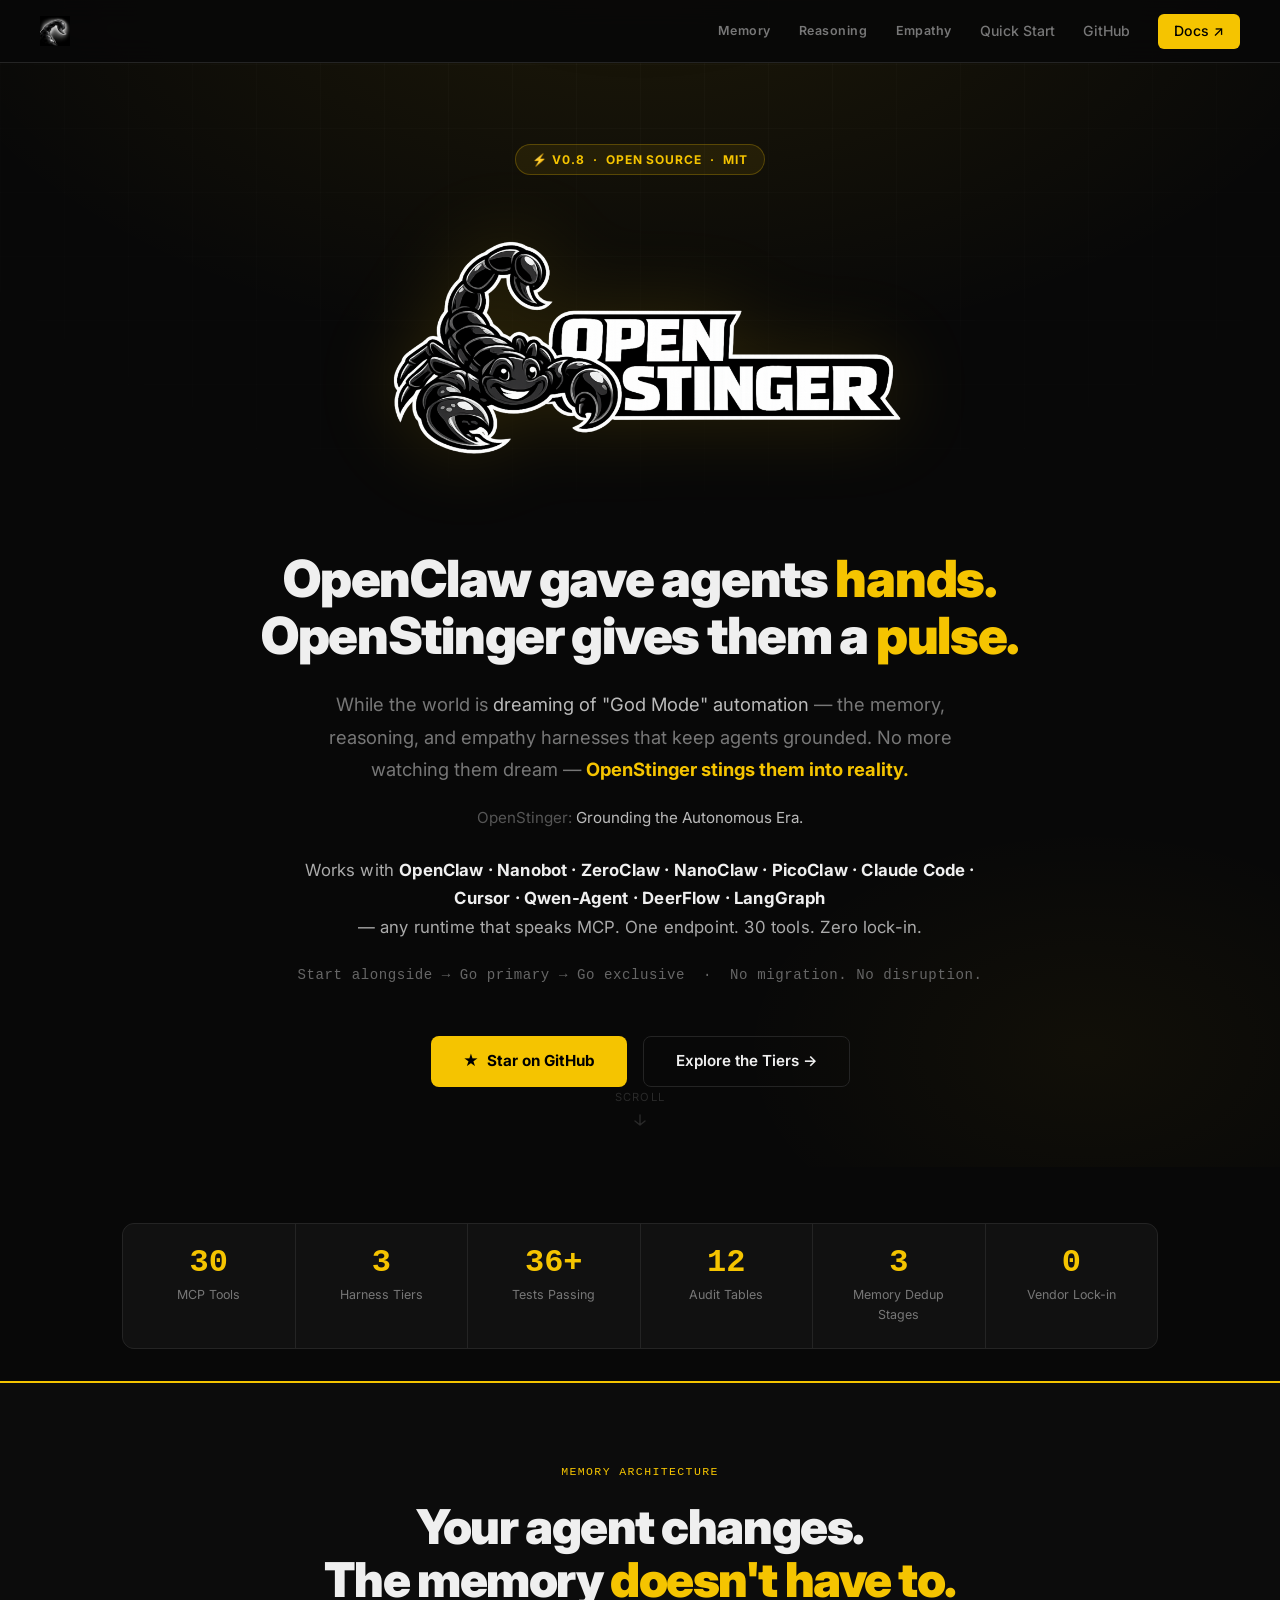
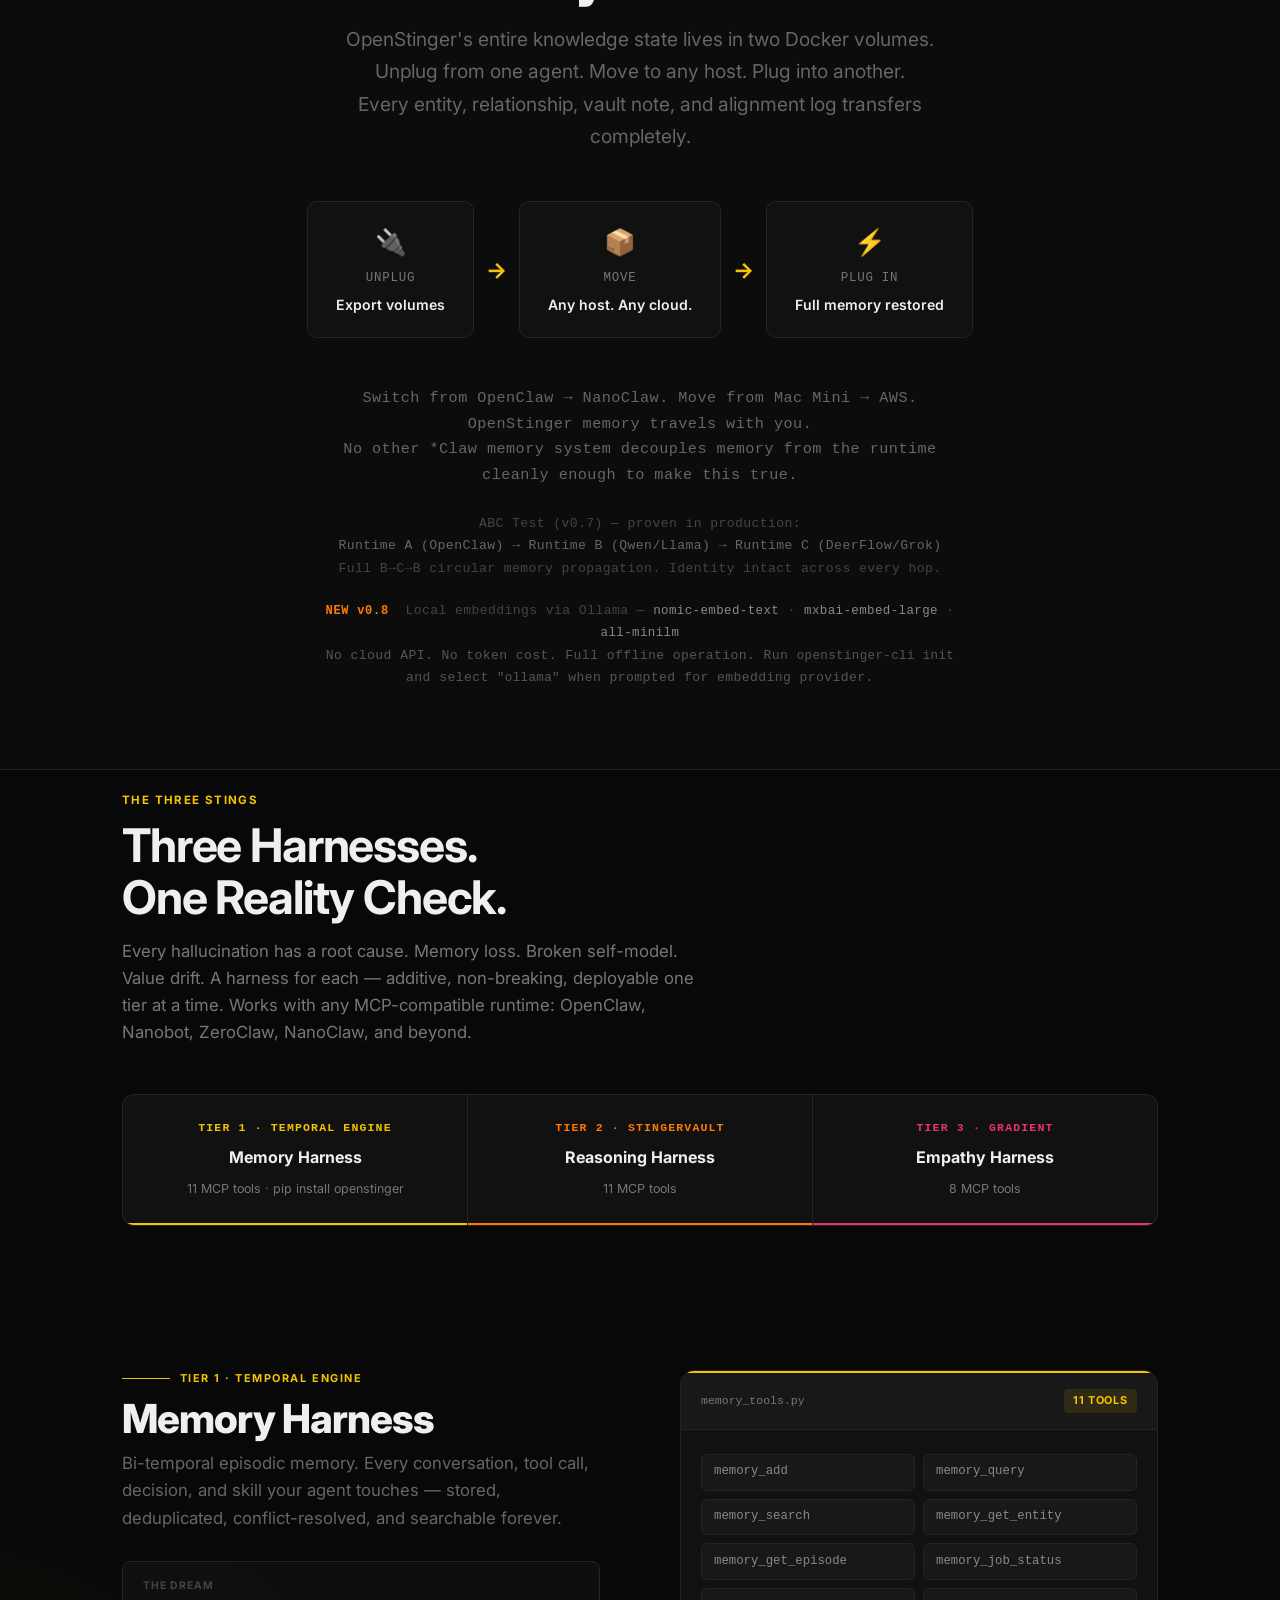
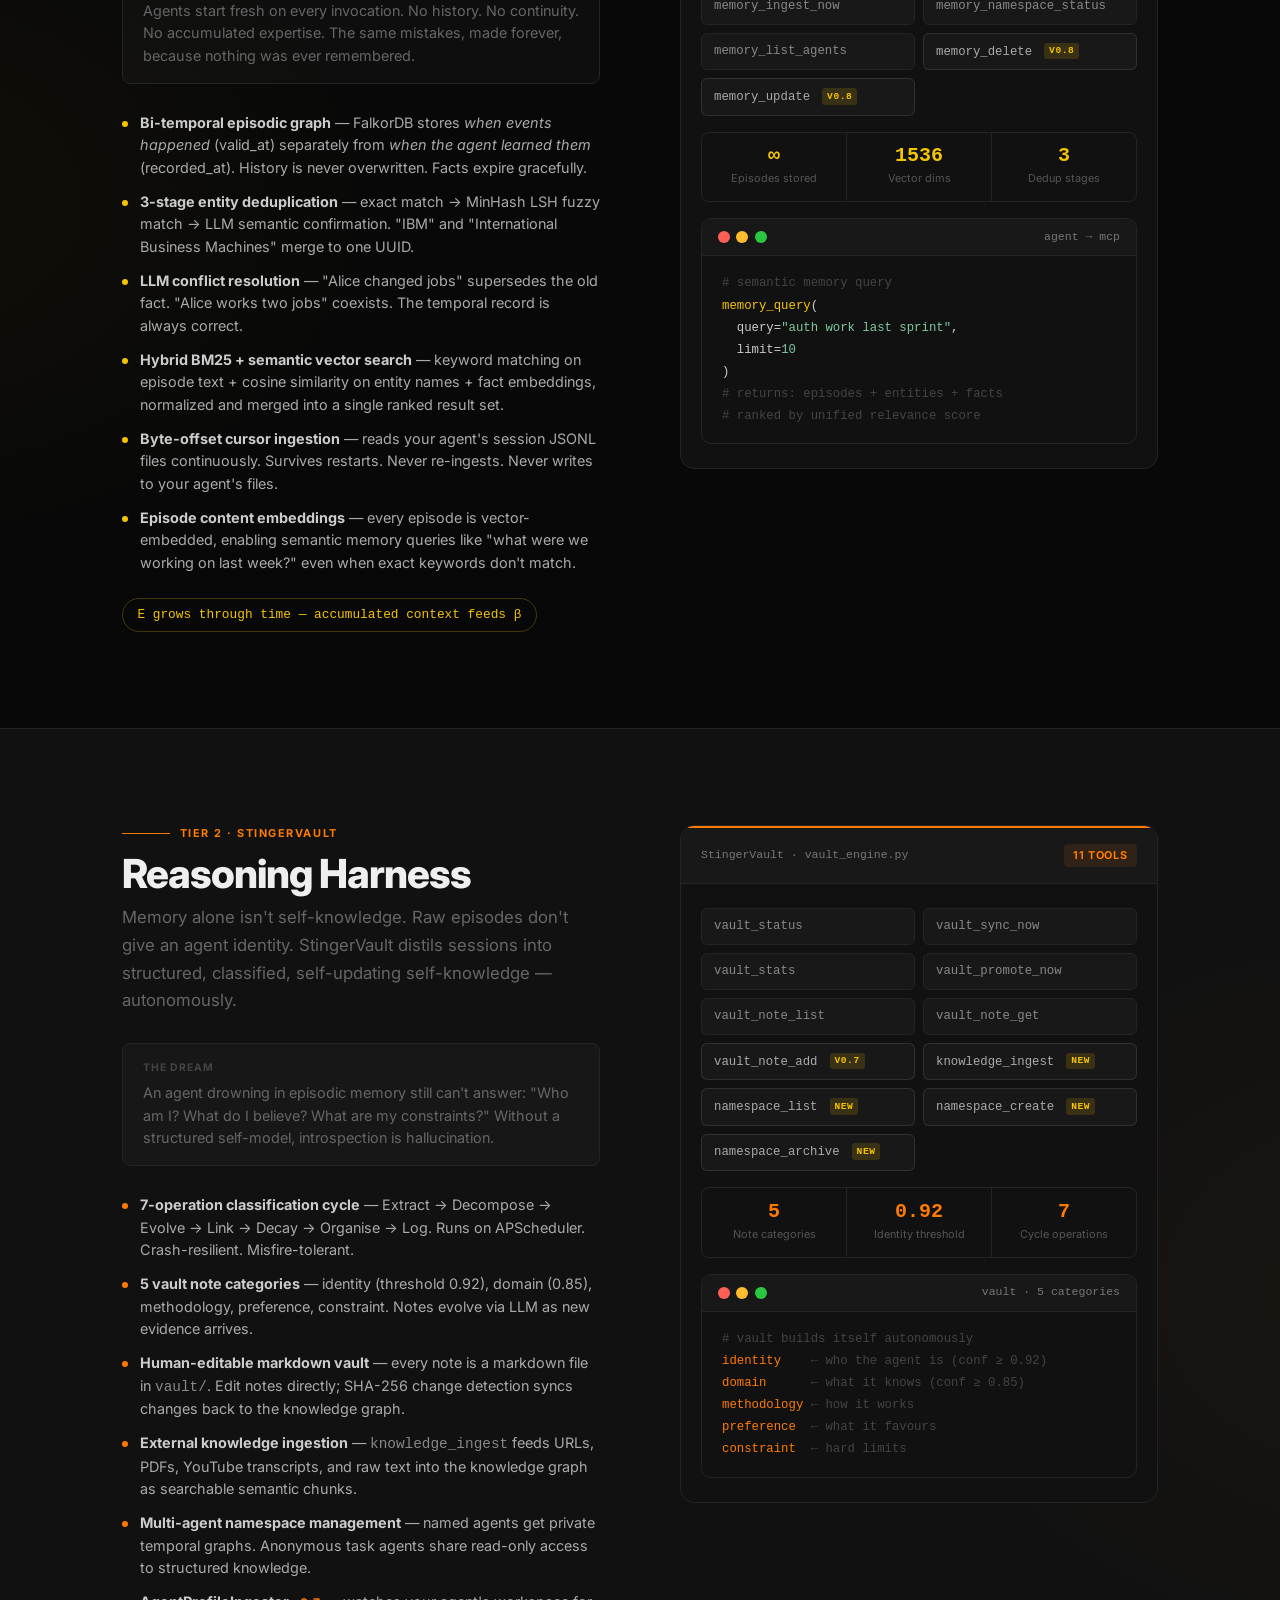
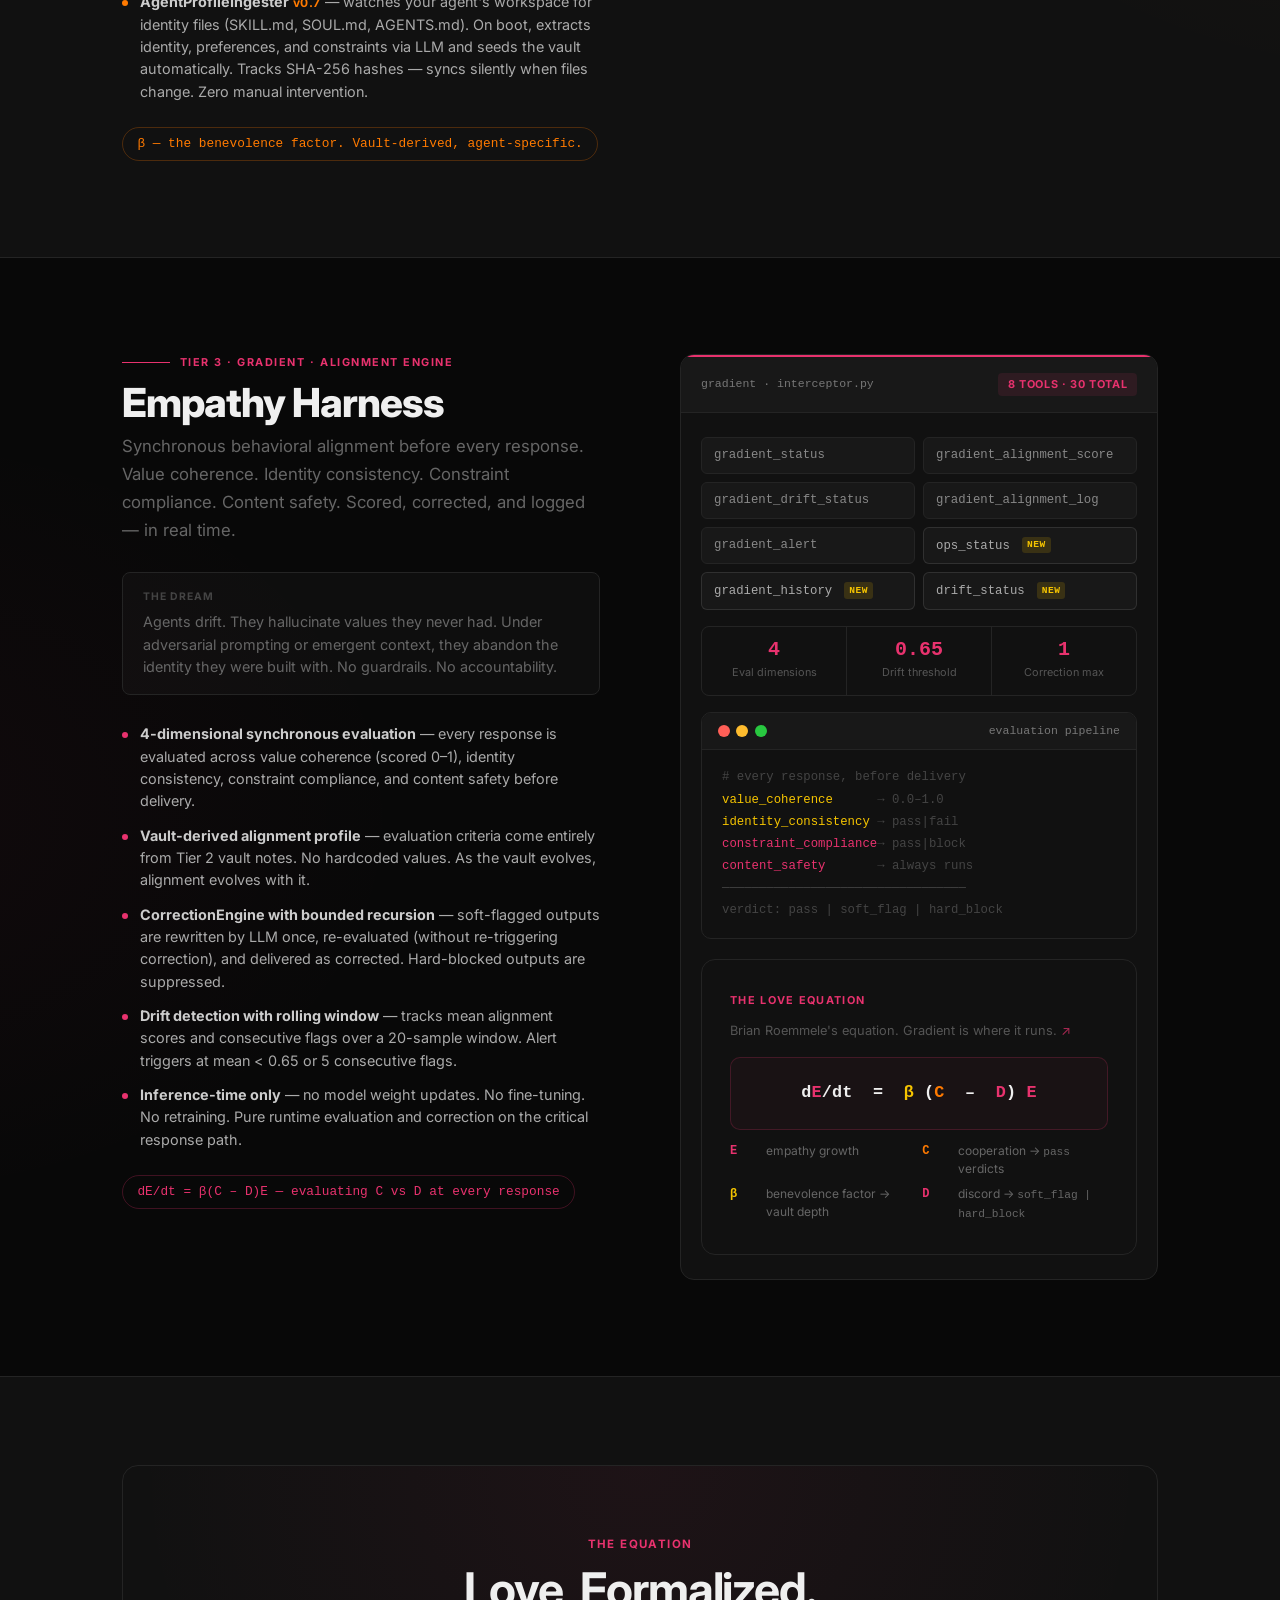
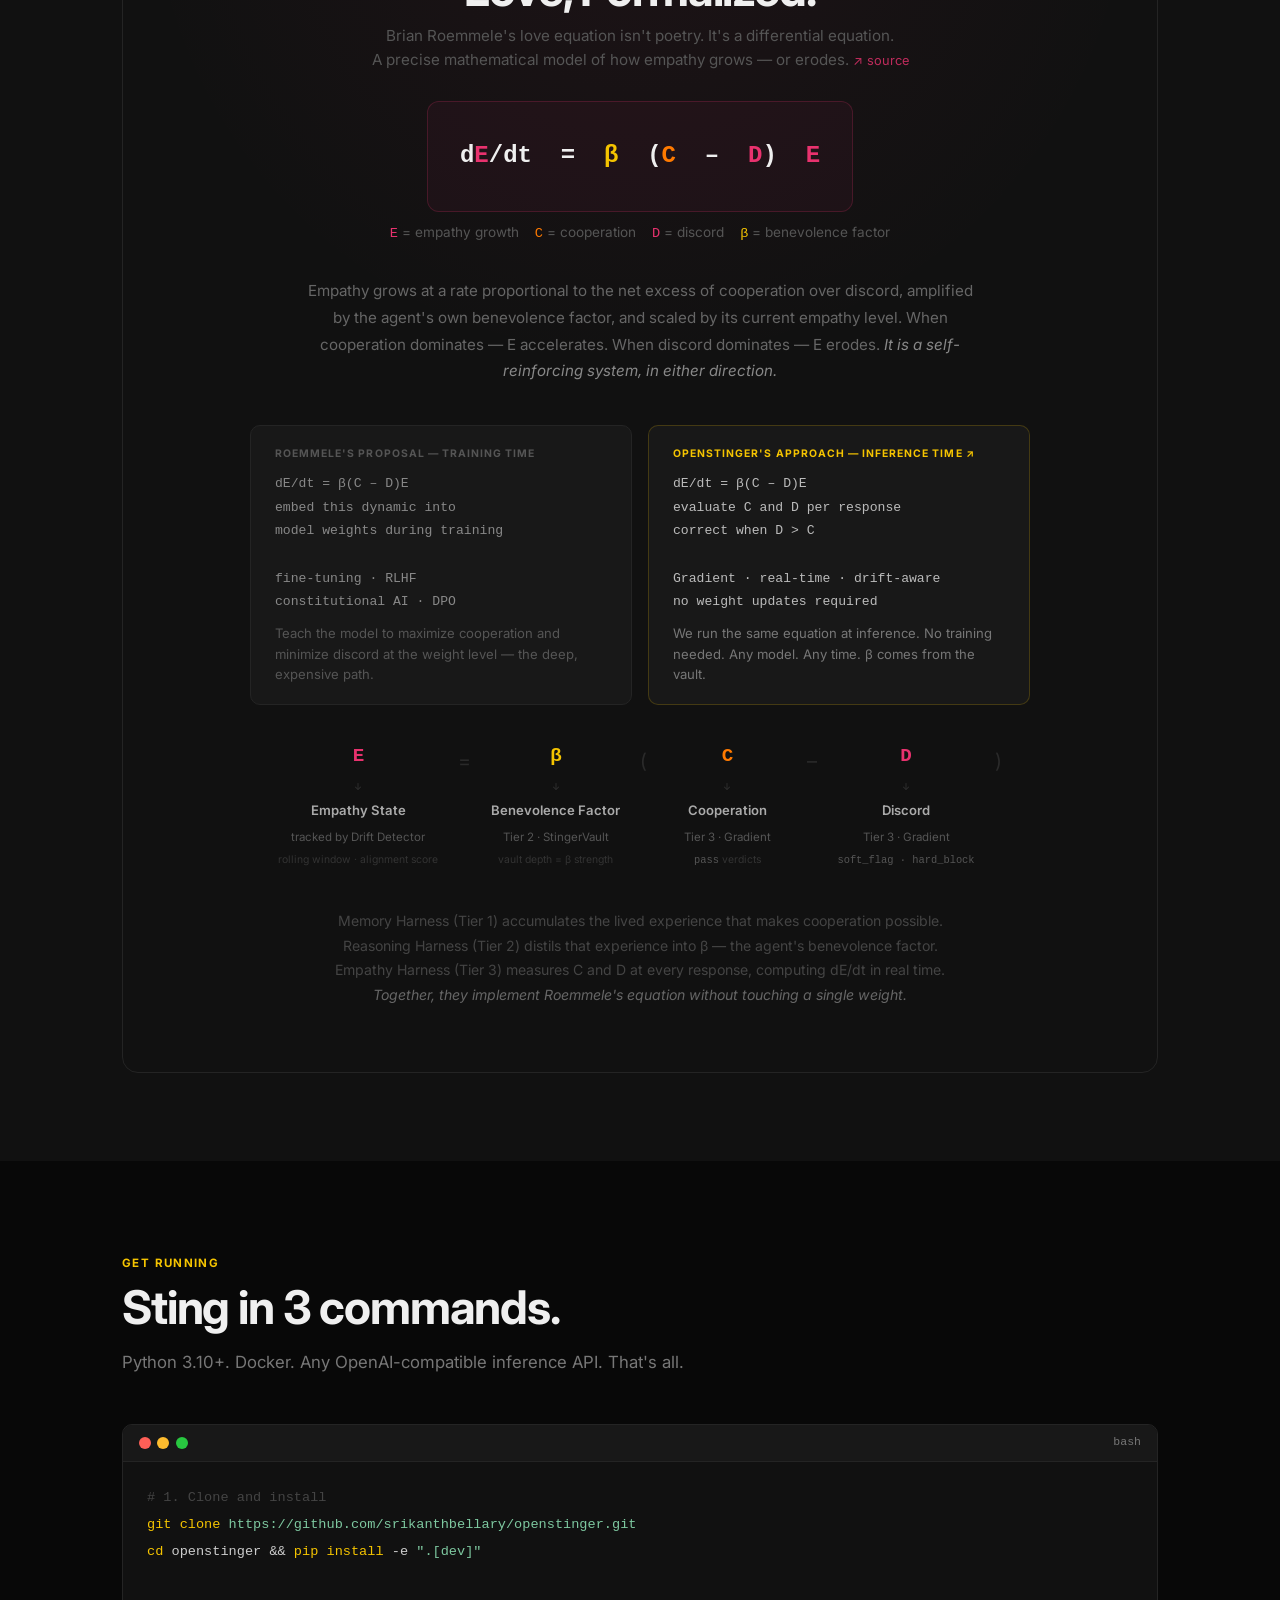
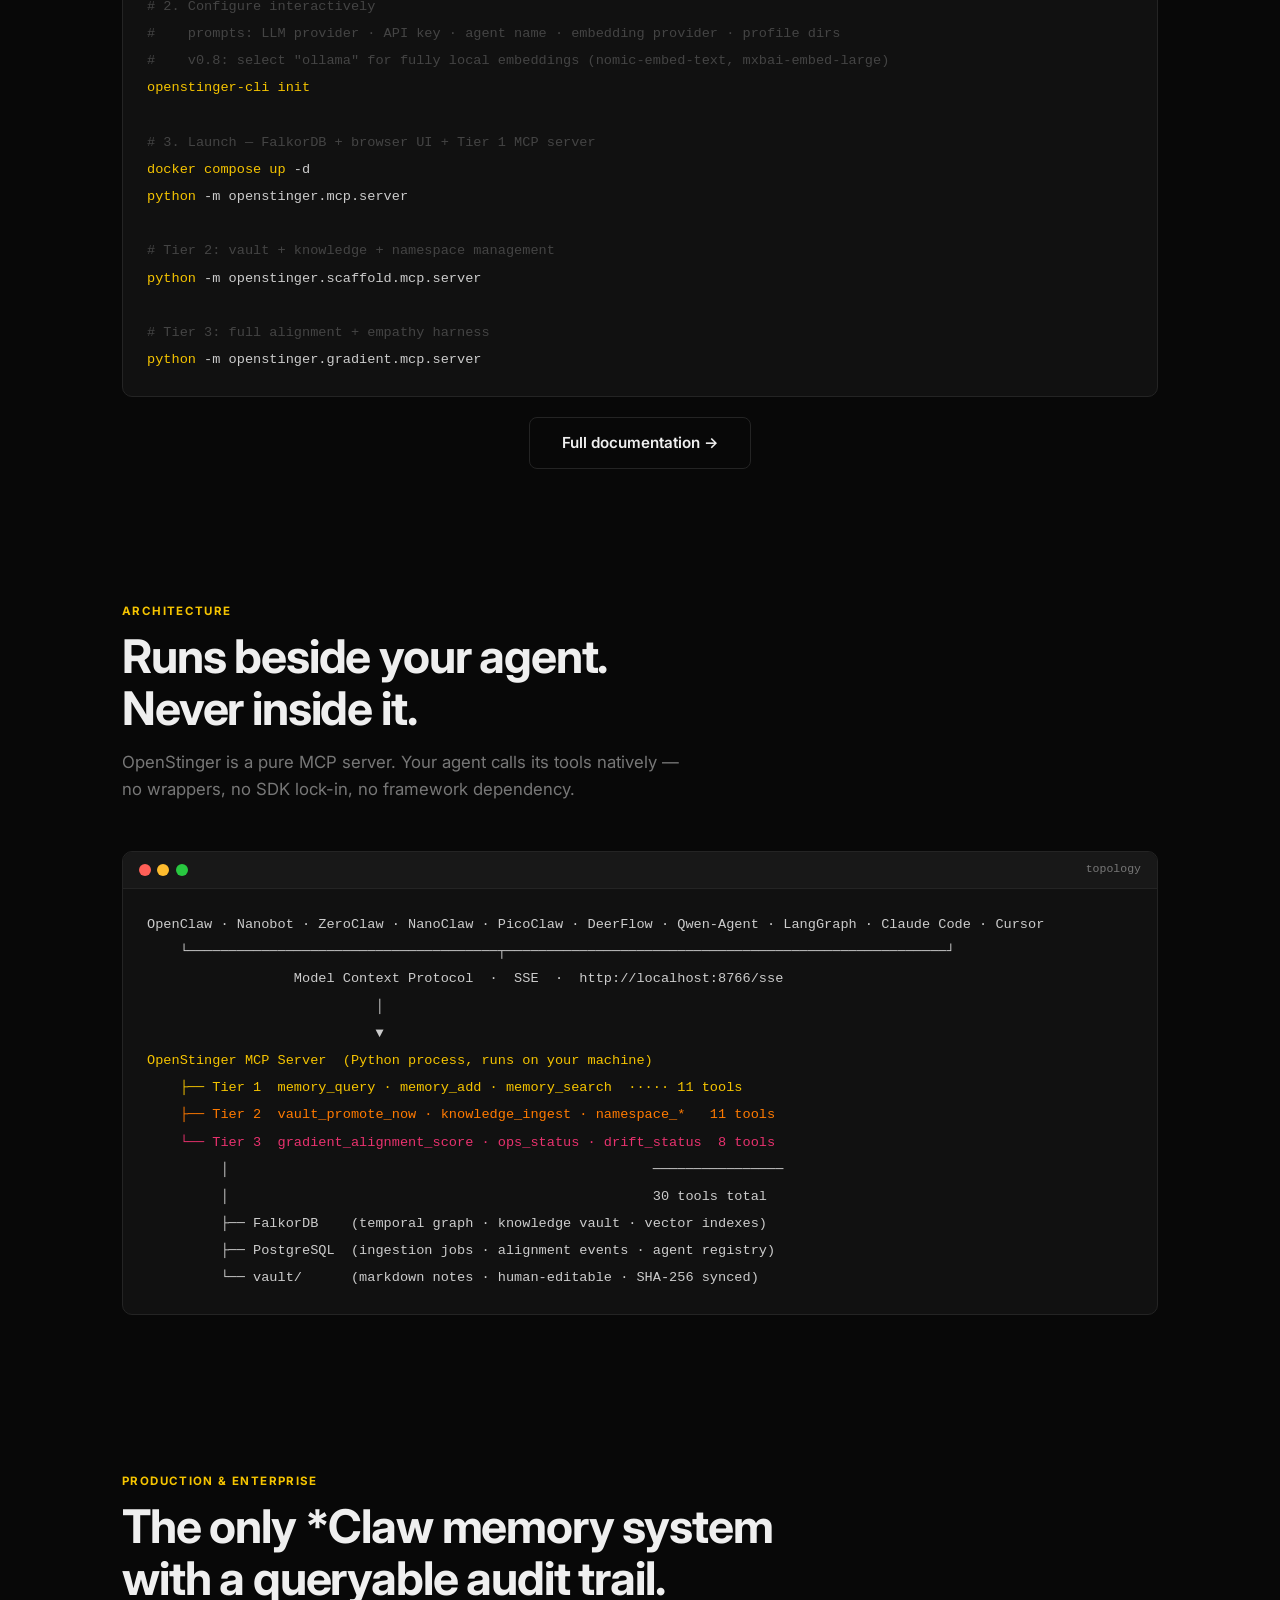
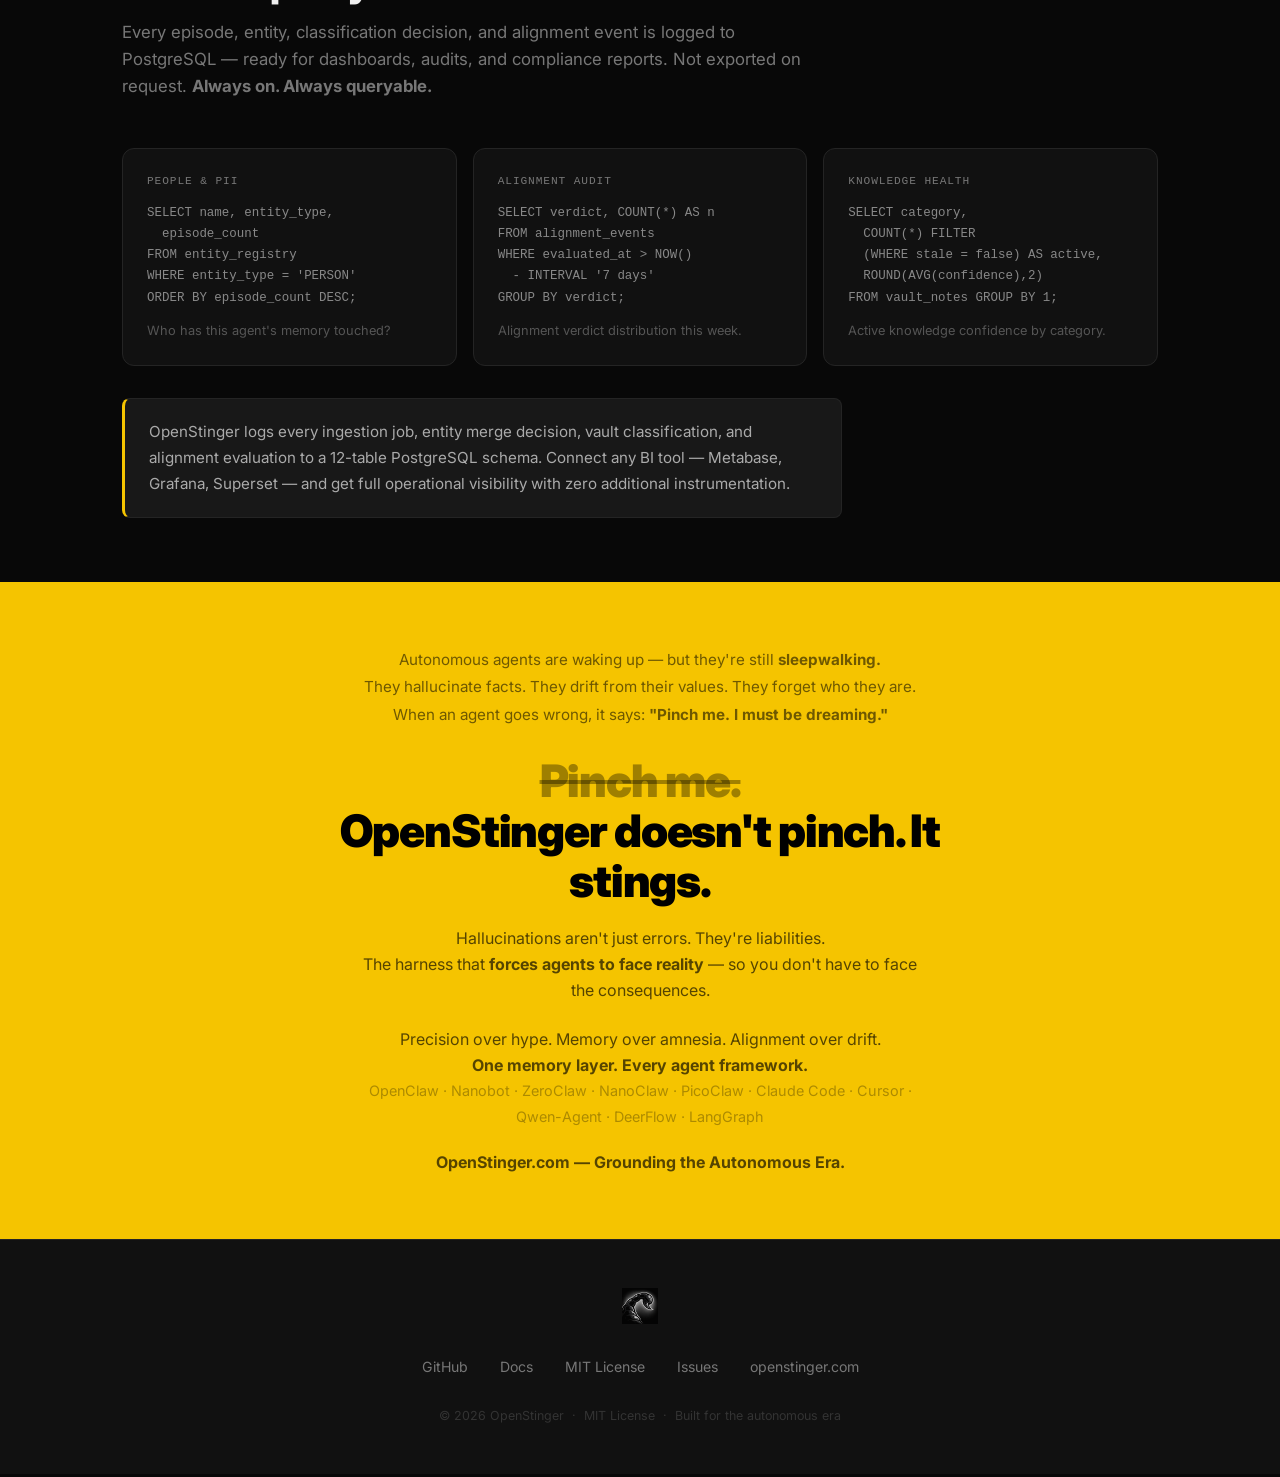
==== index.html @ ba316498 "add Ollama v0.8 Made-with: Cursor" ====
<!DOCTYPE html>
<html lang="en">

<head>
  <meta charset="UTF-8">
  <meta name="viewport" content="width=device-width, initial-scale=1.0">
  <title>OpenStinger — Grounding the Autonomous Era</title>
  <meta name="description"
    content="OpenStinger doesn't pinch. It stings. One memory layer for the entire *Claw ecosystem — OpenClaw, Nanobot, ZeroClaw, NanoClaw, and every MCP-compatible agent runtime.">
  <meta property="og:title" content="OpenStinger — One memory layer. Every agent framework.">
  <meta property="og:description"
    content="While the world dreams of God Mode automation, the harnesses that sting agents back to reality exist — for every *Claw framework that speaks MCP.">
  <meta property="og:image" content="https://openstinger.com/social_card.png">
  <meta property="og:image:width" content="1200">
  <meta property="og:image:height" content="630">
  <meta property="og:url" content="https://openstinger.com">
  <meta name="twitter:card" content="summary_large_image">
  <meta name="twitter:image" content="https://openstinger.com/social_card.png">
  <meta name="twitter:title" content="OpenStinger — One memory layer. Every agent framework.">
  <meta name="twitter:description"
    content="While the world dreams of God Mode automation, the harnesses that sting agents back to reality exist — for every *Claw framework that speaks MCP.">
  <link rel="icon" type="image/png" href="openstinger_thumbnail_logo_v1.png">
  <link rel="apple-touch-icon" href="openstinger_thumbnail_logo_v1.png">
  <link rel="preload" as="image" href="logo.png">
  <link rel="preconnect" href="https://fonts.googleapis.com">
  <link rel="preconnect" href="https://fonts.gstatic.com" crossorigin>
  <link href="https://fonts.googleapis.com/css2?family=Inter:wght@400;500;600;700;800;900&display=swap" rel="stylesheet">
  <style>
    :root {
      --black: #080808;
      --surface: #111111;
      --surface2: #181818;
      --border: #242424;
      --yellow: #f5c400;
      --yellow-dim: #c49e00;
      --yellow-glow: rgba(245, 196, 0, 0.12);
      --orange: #ff7a00;
      --red: #e8326e;
      --white: #efefef;
      --grey: #777;
      --grey-dim: #3a3a3a;
      --font: 'Inter', -apple-system, BlinkMacSystemFont, 'Segoe UI', sans-serif;
      --mono: 'JetBrains Mono', 'Fira Code', 'Courier New', monospace;
    }

    *,
    *::before,
    *::after {
      margin: 0;
      padding: 0;
      box-sizing: border-box;
    }

    html {
      scroll-behavior: smooth;
      overflow-x: hidden;
    }

    body {
      background: var(--black);
      color: var(--white);
      font-family: var(--font);
      line-height: 1.6;
      overflow-x: hidden;
    }

    /* ── TYPOGRAPHY ─────────────────────────────────────────── */
    h1,
    h2,
    h3 {
      line-height: 1.12;
      letter-spacing: -0.025em;
    }

    h2 {
      font-size: clamp(1.9rem, 4vw, 2.9rem);
      font-weight: 700;
    }

    h3 {
      font-size: 1.2rem;
      font-weight: 600;
    }

    p {
      color: #999;
    }

    /* ── NAV ────────────────────────────────────────────────── */
    nav {
      position: fixed;
      top: 0;
      left: 0;
      right: 0;
      z-index: 200;
      display: flex;
      align-items: center;
      justify-content: space-between;
      padding: 0.85rem 2.5rem;
      background: rgba(8, 8, 8, 0.92);
      backdrop-filter: blur(14px);
      border-bottom: 1px solid var(--border);
    }

    .nav-logo {
      height: 30px;
      display: block;
    }

    .nav-links {
      display: flex;
      gap: 1.75rem;
      align-items: center;
    }

    .nav-links a {
      color: var(--grey);
      text-decoration: none;
      font-size: 0.88rem;
      font-weight: 500;
      transition: color .2s;
    }

    .nav-links a:hover {
      color: var(--white);
    }

    .nav-tier {
      font-size: 0.78rem !important;
      font-weight: 600 !important;
      letter-spacing: 0.04em;
    }

    .nav-tier.t1:hover {
      color: var(--yellow) !important;
    }

    .nav-tier.t2:hover {
      color: var(--orange) !important;
    }

    .nav-tier.t3:hover {
      color: var(--red) !important;
    }

    .nav-cta {
      background: var(--yellow);
      color: #000 !important;
      padding: 0.4rem 1rem;
      border-radius: 6px;
      font-size: 0.82rem;
      font-weight: 700;
      text-decoration: none;
      transition: background .2s;
    }

    .nav-cta:hover {
      background: var(--yellow-dim) !important;
    }

    /* ── HERO ───────────────────────────────────────────────── */
    .hero {
      min-height: 100vh;
      display: flex;
      flex-direction: column;
      align-items: center;
      justify-content: center;
      text-align: center;
      padding: 9rem 2rem 5rem;
      position: relative;
      overflow: hidden;
    }

    .hero::before {
      content: '';
      position: absolute;
      inset: 0;
      background:
        radial-gradient(ellipse 90% 55% at 50% -5%, rgba(245, 196, 0, 0.09) 0%, transparent 65%),
        radial-gradient(ellipse 50% 35% at 85% 90%, rgba(245, 196, 0, 0.04) 0%, transparent 55%);
      pointer-events: none;
    }

    .hero-grid {
      position: absolute;
      inset: 0;
      background-image:
        linear-gradient(rgba(255, 255, 255, 0.022) 1px, transparent 1px),
        linear-gradient(90deg, rgba(255, 255, 255, 0.022) 1px, transparent 1px);
      background-size: 64px 64px;
      mask-image: radial-gradient(ellipse 110% 75% at 50% 0%, black 0%, transparent 75%);
      pointer-events: none;
    }

    .hero-logo {
      width: min(560px, 84vw);
      margin-bottom: 2rem;
      filter: drop-shadow(0 0 40px rgba(245, 196, 0, 0.15));
      position: relative;
      z-index: 1;
    }

    .hero-badge {
      display: inline-flex;
      align-items: center;
      gap: 0.5rem;
      background: rgba(245, 196, 0, 0.08);
      border: 1px solid rgba(245, 196, 0, 0.25);
      color: var(--yellow);
      padding: 0.3rem 1rem;
      border-radius: 100px;
      font-size: 0.75rem;
      font-weight: 700;
      letter-spacing: 0.08em;
      text-transform: uppercase;
      margin-bottom: 1.75rem;
      position: relative;
      z-index: 1;
    }

    .hero h1 {
      font-size: clamp(1.8rem, 4.2vw, 3.2rem);
      font-weight: 900;
      max-width: 860px;
      margin: 0 auto 1.5rem;
      position: relative;
      z-index: 1;
    }

    .hero h1 .y {
      color: var(--yellow);
    }

    .hero-manifesto {
      max-width: 700px;
      margin: 0 auto 0.75rem;
      font-size: clamp(0.95rem, 2vw, 1.15rem);
      color: #777;
      line-height: 1.75;
      position: relative;
      z-index: 1;
    }

    .hero-manifesto em {
      color: #bbb;
      font-style: normal;
    }

    .hero-actions {
      display: flex;
      gap: 1rem;
      flex-wrap: wrap;
      justify-content: center;
      margin-top: 2.25rem;
      position: relative;
      z-index: 1;
    }

    .btn-y {
      background: var(--yellow);
      color: #000;
      padding: 0.8rem 2rem;
      border-radius: 8px;
      font-weight: 700;
      font-size: 0.95rem;
      text-decoration: none;
      transition: all .2s;
      display: inline-flex;
      align-items: center;
      gap: 0.5rem;
    }

    .btn-y:hover {
      background: var(--yellow-dim);
      transform: translateY(-1px);
    }

    .btn-outline {
      background: transparent;
      color: var(--white);
      padding: 0.8rem 2rem;
      border-radius: 8px;
      font-weight: 600;
      font-size: 0.95rem;
      text-decoration: none;
      border: 1px solid var(--border);
      transition: all .2s;
      display: inline-flex;
      align-items: center;
      gap: 0.5rem;
    }

    .btn-outline:hover {
      border-color: #555;
      background: var(--surface);
    }

    .hero-scroll {
      position: absolute;
      bottom: 2.5rem;
      display: flex;
      flex-direction: column;
      align-items: center;
      gap: 0.4rem;
      color: #2a2a2a;
      font-size: 0.7rem;
      letter-spacing: 0.1em;
      text-transform: uppercase;
      animation: bob 2.2s ease-in-out infinite;
    }

    @keyframes bob {

      0%,
      100% {
        transform: translateY(0);
      }

      50% {
        transform: translateY(7px);
      }
    }

    /* ── HAMBURGER ───────────────────────────────────────────── */
    .hamburger {
      display: none;
      flex-direction: column;
      gap: 5px;
      background: none;
      border: none;
      cursor: pointer;
      padding: 4px;
      margin-left: auto;
    }

    .hamburger span {
      display: block;
      width: 22px;
      height: 2px;
      background: var(--grey);
      border-radius: 2px;
      transition: background 0.2s;
    }

    .hamburger:hover span {
      background: var(--white);
    }

    /* ── FULL-WIDTH WRAPPER ─────────────────────────────────── */
    .full {
      width: 100%;
    }

    /* ── SECTIONS ───────────────────────────────────────────── */
    .section-inner {
      max-width: 1100px;
      margin: 0 auto;
      padding: 5.5rem 2rem;
    }

    .section-inner.tight {
      padding-top: 2.5rem;
    }

    .slabel {
      display: inline-block;
      font-size: 0.72rem;
      font-weight: 700;
      letter-spacing: 0.12em;
      text-transform: uppercase;
      color: var(--yellow);
      margin-bottom: 0.65rem;
    }

    .stitle {
      margin-bottom: 0.9rem;
    }

    .sdesc {
      font-size: 1.05rem;
      color: #777;
      max-width: 580px;
      margin-bottom: 3rem;
    }

    /* ── STATS BAR ──────────────────────────────────────────── */
    .stats {
      display: grid;
      grid-template-columns: repeat(auto-fit, minmax(130px, 1fr));
      gap: 1px;
      background: var(--border);
      border: 1px solid var(--border);
      border-radius: 12px;
      overflow: hidden;
    }

    .stat {
      background: var(--surface);
      padding: 1.4rem;
      text-align: center;
    }

    .stat-n {
      font-size: 2rem;
      font-weight: 900;
      line-height: 1;
      color: var(--yellow);
      font-family: var(--mono);
    }

    .stat-l {
      font-size: 0.78rem;
      color: var(--grey);
      margin-top: 0.4rem;
    }

    /* ── TIER OVERVIEW INTRO ────────────────────────────────── */
    .tier-intro {
      display: grid;
      grid-template-columns: repeat(3, 1fr);
      gap: 1px;
      background: var(--border);
      border: 1px solid var(--border);
      border-radius: 12px;
      overflow: hidden;
      margin-top: 2rem;
    }

    .ti-cell {
      background: var(--surface);
      padding: 1.5rem;
      text-align: center;
      text-decoration: none;
      display: flex;
      flex-direction: column;
      align-items: center;
      gap: 0.5rem;
      transition: background .2s;
    }

    .ti-cell:hover {
      background: var(--surface2);
    }

    .ti-num {
      font-family: var(--mono);
      font-size: 0.72rem;
      font-weight: 700;
      letter-spacing: 0.1em;
      text-transform: uppercase;
    }

    .ti-name {
      font-size: 1rem;
      font-weight: 700;
      color: var(--white);
    }

    .ti-tools {
      font-size: 0.78rem;
      color: var(--grey);
    }

    .ti-cell.t1 .ti-num {
      color: var(--yellow);
    }

    .ti-cell.t2 .ti-num {
      color: var(--orange);
    }

    .ti-cell.t3 .ti-num {
      color: var(--red);
    }

    .ti-cell.t1 {
      border-bottom: 2px solid var(--yellow);
    }

    .ti-cell.t2 {
      border-bottom: 2px solid var(--orange);
    }

    .ti-cell.t3 {
      border-bottom: 2px solid var(--red);
    }

    /* ── TIER SECTIONS ─────────────────────────────────────── */
    .tier-section {
      width: 100%;
      position: relative;
      overflow: hidden;
    }

    .tier-section+.tier-section {
      border-top: 1px solid var(--border);
    }

    .tier-section.t1-bg::before {
      content: '';
      position: absolute;
      inset: 0;
      pointer-events: none;
      background: radial-gradient(ellipse 60% 50% at -10% 50%, rgba(245, 196, 0, 0.04) 0%, transparent 70%);
    }

    .tier-section.t2-bg::before {
      content: '';
      position: absolute;
      inset: 0;
      pointer-events: none;
      background: radial-gradient(ellipse 60% 50% at 110% 50%, rgba(255, 122, 0, 0.04) 0%, transparent 70%);
    }

    .tier-section.t3-bg::before {
      content: '';
      position: absolute;
      inset: 0;
      pointer-events: none;
      background: radial-gradient(ellipse 60% 50% at -10% 50%, rgba(232, 50, 110, 0.04) 0%, transparent 70%);
    }

    .tier-inner {
      max-width: 1100px;
      margin: 0 auto;
      padding: 6rem 2rem;
      display: grid;
      grid-template-columns: 1fr 1fr;
      gap: 5rem;
      align-items: start;
      position: relative;
      z-index: 1;
    }

    .tier-inner.flip > :first-child {
      order: 2;
    }

    .tier-inner.flip > :last-child {
      order: 1;
    }

    .tier-label {
      font-size: 0.68rem;
      font-weight: 700;
      letter-spacing: 0.14em;
      text-transform: uppercase;
      margin-bottom: 0.6rem;
      display: flex;
      align-items: center;
      gap: 0.6rem;
    }

    .t1 .tier-label {
      color: var(--yellow);
    }

    .t2 .tier-label {
      color: var(--orange);
    }

    .t3 .tier-label {
      color: var(--red);
    }

    .tier-label .tier-line {
      height: 1px;
      flex: 1;
      max-width: 48px;
    }

    .t1 .tier-line {
      background: var(--yellow);
    }

    .t2 .tier-line {
      background: var(--orange);
    }

    .t3 .tier-line {
      background: var(--red);
    }

    .tier-h {
      font-size: clamp(1.7rem, 3.2vw, 2.5rem);
      font-weight: 800;
      margin-bottom: 0.5rem;
    }

    .tier-sub {
      font-size: 1.05rem;
      color: #666;
      margin-bottom: 1.75rem;
      line-height: 1.65;
      max-width: 480px;
    }

    .problem-box {
      background: rgba(255, 255, 255, 0.025);
      border: 1px solid var(--border);
      border-radius: 8px;
      padding: 1rem 1.25rem;
      margin-bottom: 1.75rem;
    }

    .problem-box .pb-label {
      font-size: 0.65rem;
      font-weight: 700;
      letter-spacing: 0.1em;
      text-transform: uppercase;
      color: #444;
      margin-bottom: 0.35rem;
    }

    .problem-box p {
      font-size: 0.9rem;
      color: #666;
      line-height: 1.55;
    }

    .tier-features {
      list-style: none;
      display: flex;
      flex-direction: column;
      gap: 0.75rem;
    }

    .tier-features li {
      display: flex;
      gap: 0.75rem;
      align-items: flex-start;
      font-size: 0.9rem;
      color: #aaa;
      line-height: 1.55;
    }

    .tf-dot {
      width: 6px;
      height: 6px;
      border-radius: 50%;
      flex-shrink: 0;
      margin-top: 0.55rem;
    }

    .t1 .tf-dot {
      background: var(--yellow);
    }

    .t2 .tf-dot {
      background: var(--orange);
    }

    .t3 .tf-dot {
      background: var(--red);
    }

    .tier-pill {
      display: inline-flex;
      align-items: center;
      gap: 0.5rem;
      border: 1px solid var(--border);
      border-radius: 100px;
      padding: 0.35rem 0.9rem;
      font-size: 0.8rem;
      font-family: var(--mono);
      margin-top: 1.5rem;
    }

    .t1 .tier-pill {
      color: var(--yellow);
      border-color: rgba(245, 196, 0, 0.25);
    }

    .t2 .tier-pill {
      color: var(--orange);
      border-color: rgba(255, 122, 0, 0.25);
    }

    .t3 .tier-pill {
      color: var(--red);
      border-color: rgba(232, 50, 110, 0.25);
    }

    /* ── TIER RIGHT PANEL ───────────────────────────────────── */
    .tier-panel {
      background: var(--surface);
      border: 1px solid var(--border);
      border-radius: 14px;
      overflow: hidden;
    }

    .tier-panel-head {
      padding: 1rem 1.25rem;
      background: var(--surface2);
      border-bottom: 1px solid var(--border);
      display: flex;
      align-items: center;
      justify-content: space-between;
    }

    .t1 .tier-panel-head {
      border-top: 2px solid var(--yellow);
    }

    .t2 .tier-panel-head {
      border-top: 2px solid var(--orange);
    }

    .t3 .tier-panel-head {
      border-top: 2px solid var(--red);
    }

    .tp-label {
      font-size: 0.72rem;
      color: var(--grey);
      font-family: var(--mono);
    }

    .tp-badge {
      font-size: 0.68rem;
      font-weight: 700;
      letter-spacing: 0.06em;
      text-transform: uppercase;
      padding: 0.2rem 0.6rem;
      border-radius: 4px;
    }

    .t1 .tp-badge {
      background: rgba(245, 196, 0, 0.1);
      color: var(--yellow);
    }

    .t2 .tp-badge {
      background: rgba(255, 122, 0, 0.1);
      color: var(--orange);
    }

    .t3 .tp-badge {
      background: rgba(232, 50, 110, 0.1);
      color: var(--red);
    }

    .tier-panel-body {
      padding: 1.5rem 1.25rem;
    }

    /* tool grid */
    .tool-grid {
      display: grid;
      grid-template-columns: 1fr 1fr;
      gap: 0.5rem;
      margin-bottom: 1rem;
    }

    .tool-item {
      background: var(--surface2);
      border: 1px solid var(--border);
      border-radius: 6px;
      padding: 0.55rem 0.75rem;
      font-size: 0.77rem;
      font-family: var(--mono);
      color: #888;
      line-height: 1.4;
    }

    .tool-item.new-tool {
      border-color: rgba(255, 255, 255, 0.1);
      color: #aaa;
    }

    .tool-item .new-badge {
      display: inline-block;
      font-size: 0.6rem;
      font-weight: 700;
      letter-spacing: 0.06em;
      text-transform: uppercase;
      background: rgba(245, 196, 0, 0.15);
      color: var(--yellow);
      padding: 0.1rem 0.3rem;
      border-radius: 3px;
      margin-left: 0.3rem;
      vertical-align: middle;
    }

    /* tier stat row */
    .tier-stats {
      display: grid;
      grid-template-columns: repeat(3, 1fr);
      gap: 1px;
      background: var(--border);
      border: 1px solid var(--border);
      border-radius: 8px;
      overflow: hidden;
      margin-top: 1rem;
    }

    .ts-cell {
      background: var(--surface);
      padding: 0.85rem;
      text-align: center;
    }

    .ts-n {
      font-size: 1.25rem;
      font-weight: 900;
      font-family: var(--mono);
      line-height: 1;
    }

    .t1 .ts-n {
      color: var(--yellow);
    }

    .t2 .ts-n {
      color: var(--orange);
    }

    .t3 .ts-n {
      color: var(--red);
    }

    .ts-l {
      font-size: 0.68rem;
      color: #555;
      margin-top: 0.25rem;
    }

    /* ── LOVE EQUATION SECTION ──────────────────────────────── */
    .love-section {
      background: var(--surface);
      border: 1px solid var(--border);
      border-radius: 14px;
      padding: 2rem 1.75rem;
      margin-top: 1.25rem;
    }

    .love-section-head {
      font-size: 0.68rem;
      font-weight: 700;
      letter-spacing: 0.12em;
      text-transform: uppercase;
      color: var(--red);
      margin-bottom: 0.75rem;
    }

    .love-eq-display {
      background: rgba(232, 50, 110, 0.04);
      border: 1px solid rgba(232, 50, 110, 0.2);
      border-radius: 10px;
      padding: 1.25rem 1.5rem;
      text-align: center;
      margin: 1rem 0 0.5rem;
    }

    .love-eq-main {
      font-family: var(--mono);
      font-size: clamp(0.82rem, 1.6vw, 1.05rem);
      font-weight: 700;
      color: var(--white);
      line-height: 1.8;
      letter-spacing: 0.01em;
    }

    .love-eq-main .lv {
      color: var(--red);
    }

    .love-eq-main .lk {
      color: var(--yellow);
    }

    .love-eq-main .le {
      color: var(--red);
    }

    .love-eq-main .lt {
      color: var(--orange);
    }

    .love-eq-main .lep {
      color: #888;
    }

    .love-def {
      display: grid;
      grid-template-columns: 1fr 1fr;
      gap: 0.4rem;
      margin-top: 0.75rem;
    }

    .love-def-item {
      display: flex;
      gap: 0.5rem;
      align-items: flex-start;
      font-size: 0.75rem;
      line-height: 1.5;
    }

    .love-def-sym {
      font-family: var(--mono);
      font-weight: 700;
      flex-shrink: 0;
      min-width: 28px;
    }

    .love-def-sym.lv {
      color: var(--red);
    }

    .love-def-sym.lk {
      color: var(--yellow);
    }

    .love-def-sym.le {
      color: var(--red);
    }

    .love-def-sym.lt {
      color: var(--orange);
    }

    .love-def-desc {
      color: #666;
    }

    /* Full-width love box (the dedicated equation section) */
    .love-full-box {
      max-width: 1100px;
      margin: 0 auto;
      padding: 5.5rem 2rem;
    }

    .love-full-inner {
      background: var(--surface);
      border: 1px solid var(--border);
      border-radius: 16px;
      padding: 4rem 2.5rem;
      text-align: center;
      position: relative;
      overflow: hidden;
    }

    .love-full-inner::before {
      content: '';
      position: absolute;
      inset: 0;
      pointer-events: none;
      background: radial-gradient(ellipse 70% 60% at 50% 0%, rgba(232, 50, 110, 0.06) 0%, transparent 70%);
    }

    .love-big-formula {
      font-family: var(--mono);
      font-size: clamp(0.9rem, 2.5vw, 1.5rem);
      font-weight: 700;
      color: var(--white);
      padding: 1.75rem 2rem;
      background: rgba(232, 50, 110, 0.05);
      border: 1px solid rgba(232, 50, 110, 0.2);
      border-radius: 12px;
      display: inline-block;
      margin: 1.75rem 0 0.5rem;
      line-height: 2.2;
      max-width: 100%;
      word-break: break-word;
      position: relative;
      z-index: 1;
    }

    .love-big-formula .lv {
      color: var(--red);
    }

    .love-big-formula .lk {
      color: var(--yellow);
    }

    .love-big-formula .le {
      color: var(--red);
    }

    .love-big-formula .lt {
      color: var(--orange);
    }

    .love-big-formula .lep {
      color: #666;
    }

    .love-big-formula .lop {
      color: #555;
    }

    .love-vs {
      display: grid;
      grid-template-columns: 1fr 1fr;
      gap: 1rem;
      margin: 2rem 0;
      text-align: left;
      max-width: 780px;
      margin-left: auto;
      margin-right: auto;
    }

    .love-vs-cell {
      background: var(--surface2);
      border: 1px solid var(--border);
      border-radius: 10px;
      padding: 1.25rem 1.5rem;
    }

    .love-vs-label {
      font-size: 0.65rem;
      font-weight: 700;
      letter-spacing: 0.1em;
      text-transform: uppercase;
      margin-bottom: 0.6rem;
    }

    .love-vs-cell.training .love-vs-label {
      color: #555;
    }

    .love-vs-cell.inference .love-vs-label {
      color: var(--yellow);
    }

    .love-vs-cell.inference {
      border-color: rgba(245, 196, 0, 0.2);
    }

    .love-vs-formula {
      font-family: var(--mono);
      font-size: 0.82rem;
      color: #888;
      line-height: 1.8;
    }

    .love-vs-cell.inference .love-vs-formula {
      color: #bbb;
    }

    .love-vs-desc {
      font-size: 0.82rem;
      color: #555;
      margin-top: 0.6rem;
      line-height: 1.55;
    }

    .love-vs-cell.inference .love-vs-desc {
      color: #777;
    }

    .love-map-full {
      display: flex;
      justify-content: center;
      align-items: flex-start;
      gap: 1.25rem;
      margin-top: 2.25rem;
      flex-wrap: nowrap;
      position: relative;
      z-index: 1;
    }

    .lmf-item {
      display: flex;
      flex-direction: column;
      align-items: center;
      gap: 0.4rem;
      min-width: 120px;
    }

    .lmf-sym {
      font-family: var(--mono);
      font-size: 1.2rem;
      font-weight: 700;
    }

    .lmf-sym.lv {
      color: var(--red);
    }

    .lmf-sym.lk {
      color: var(--yellow);
    }

    .lmf-sym.le {
      color: var(--red);
    }

    .lmf-sym.lt {
      color: var(--orange);
    }

    .lmf-sym.lep {
      color: #555;
    }

    .lmf-arr {
      font-size: 0.6rem;
      color: #333;
    }

    .lmf-name {
      font-size: 0.82rem;
      color: #aaa;
      font-weight: 600;
      text-align: center;
    }

    .lmf-tier {
      font-size: 0.72rem;
      color: #555;
      text-align: center;
    }

    .lmf-op {
      font-size: 1.25rem;
      color: #2a2a2a;
      padding-top: 0.2rem;
      flex-shrink: 0;
    }

    /* ── CODE BLOCK ─────────────────────────────────────────── */
    .cblock {
      background: var(--surface);
      border: 1px solid var(--border);
      border-radius: 10px;
      overflow: hidden;
    }

    .cblock-head {
      display: flex;
      align-items: center;
      justify-content: space-between;
      padding: 0.55rem 1rem;
      background: var(--surface2);
      border-bottom: 1px solid var(--border);
    }

    .cdots {
      display: flex;
      gap: 0.4rem;
    }

    .cdots span {
      width: 12px;
      height: 12px;
      border-radius: 50%;
    }

    .cdots span:nth-child(1) {
      background: #ff5f57;
    }

    .cdots span:nth-child(2) {
      background: #febc2e;
    }

    .cdots span:nth-child(3) {
      background: #28c840;
    }

    .clang {
      font-size: 0.72rem;
      color: var(--grey);
      font-family: var(--mono);
    }

    .ccode {
      padding: 1.4rem 1.5rem;
      font-family: var(--mono);
      font-size: 0.85rem;
      line-height: 2;
      color: #ccc;
      overflow-x: auto;
    }

    .ccode pre {
      white-space: pre;
      margin: 0;
    }

    .cc {
      color: #444;
    }

    .ck {
      color: var(--yellow);
    }

    .cs {
      color: #7ec8a0;
    }

    .at1 {
      color: var(--yellow);
    }

    .at2 {
      color: var(--orange);
    }

    .at3 {
      color: var(--red);
    }

    /* ── MEMORY PORTABILITY STRIP ─────────────────────────────── */
    .portability-strip {
      width: 100%;
      background: #0c0c0c;
      border-top: 2px solid var(--yellow);
      border-bottom: 1px solid var(--border);
      padding: 5rem 2rem;
      text-align: center;
      overflow: hidden;
    }

    .portability-strip .ps-eyebrow {
      font-family: var(--mono);
      font-size: 0.72rem;
      letter-spacing: 0.12em;
      text-transform: uppercase;
      color: var(--yellow);
      margin-bottom: 1.25rem;
    }

    .portability-strip h2 {
      font-size: clamp(1.8rem, 4.5vw, 3rem);
      font-weight: 900;
      letter-spacing: -0.03em;
      color: var(--white);
      max-width: 760px;
      margin: 0 auto 1rem;
      line-height: 1.1;
    }

    .portability-strip h2 em {
      color: var(--yellow);
      font-style: normal;
    }

    .portability-strip .ps-sub {
      font-size: clamp(1rem, 2vw, 1.2rem);
      color: #666;
      max-width: 620px;
      margin: 0 auto 3rem;
      line-height: 1.7;
    }

    .ps-flow {
      display: flex;
      align-items: center;
      justify-content: center;
      gap: 0;
      flex-wrap: nowrap;
      max-width: 780px;
      margin: 0 auto 3rem;
    }

    .ps-step {
      background: var(--surface);
      border: 1px solid var(--border);
      border-radius: 10px;
      padding: 1.25rem 1.75rem;
      text-align: center;
      min-width: 160px;
    }

    .ps-step-icon {
      font-size: 1.6rem;
      margin-bottom: 0.4rem;
    }

    .ps-step-label {
      font-size: 0.78rem;
      font-family: var(--mono);
      color: var(--grey);
      letter-spacing: 0.06em;
      text-transform: uppercase;
    }

    .ps-step-desc {
      font-size: 0.88rem;
      color: var(--white);
      margin-top: 0.3rem;
      font-weight: 600;
    }

    .ps-arrow {
      font-size: 1.4rem;
      color: var(--yellow);
      padding: 0 0.75rem;
      font-weight: 700;
    }

    .ps-runtime-list {
      font-family: var(--mono);
      font-size: 0.95rem;
      color: #666;
      letter-spacing: 0.03em;
      max-width: 640px;
      margin: 0 auto;
      line-height: 1.7;
    }

    @media (max-width: 640px) {
      .ps-flow {
        flex-direction: column;
      }

      .ps-arrow {
        transform: rotate(90deg);
        padding: 0.5rem 0;
      }

      .ps-step {
        width: 100%;
        max-width: 260px;
      }
    }

    /* ── BOTTOM MANIFESTO STRIP ─────────────────────────────── */
    .manifesto-strip {
      background: var(--yellow);
      padding: 4rem 2rem;
      text-align: center;
    }

    .manifesto-strip h2 {
      color: #000;
      font-size: clamp(1.6rem, 4.5vw, 2.8rem);
      font-weight: 900;
      max-width: 700px;
      margin: 0 auto 0.75rem;
    }

    .manifesto-strip p {
      color: rgba(0, 0, 0, 0.65);
      font-size: 1rem;
      max-width: 580px;
      margin: 0 auto;
    }

    /* ── FOOTER ─────────────────────────────────────────────── */
    footer {
      background: var(--surface);
      border-top: 1px solid var(--border);
      padding: 3rem 2rem;
      text-align: center;
    }

    footer img {
      height: 36px;
      margin-bottom: 1.5rem;
      opacity: 0.75;
    }

    .flinks {
      display: flex;
      justify-content: center;
      gap: 2rem;
      flex-wrap: wrap;
      margin-bottom: 1.75rem;
    }

    .flinks a {
      color: var(--grey);
      text-decoration: none;
      font-size: 0.88rem;
      transition: color .2s;
    }

    .flinks a:hover {
      color: var(--white);
    }

    .fcopy {
      font-size: 0.78rem;
      color: #333;
    }

    /* ── FADE-IN ─────────────────────────────────────────────── */
    .fi {
      opacity: 0;
      transform: translateY(22px);
      transition: opacity .65s ease, transform .65s ease;
    }

    .fi.on {
      opacity: 1;
      transform: translateY(0);
    }

    /* ── RESPONSIVE ─────────────────────────────────────────── */
    @media (max-width:900px) {
      .tier-inner {
        grid-template-columns: 1fr;
        gap: 2.5rem;
      }

      .tier-inner.flip > :first-child,
      .tier-inner.flip > :last-child {
        order: unset;
      }

      .love-vs {
        grid-template-columns: 1fr;
      }

      .love-map-full {
        flex-wrap: wrap;
      }

      .tier-intro {
        grid-template-columns: 1fr;
      }
    }

    /* ── REDUCED MOTION ─────────────────────────────────────── */
    @media (prefers-reduced-motion: reduce) {
      .fi {
        opacity: 1;
        transform: none;
        transition: none;
      }

      .hero-scroll {
        animation: none;
      }
    }

    @media (max-width:680px) {
      .nav-links {
        display: none;
        position: fixed;
        top: 52px;
        left: 0;
        right: 0;
        background: #0c0c0c;
        border-bottom: 1px solid var(--border);
        flex-direction: column;
        align-items: stretch;
        padding: 0.5rem 0;
        z-index: 999;
      }

      .nav-links.open {
        display: flex;
      }

      .nav-links a {
        padding: 0.75rem 1.5rem;
        border-radius: 0;
        border-bottom: 1px solid var(--border);
      }

      .hamburger {
        display: flex;
      }

      .hero h1 {
        font-size: 2rem;
      }

      .section-inner {
        padding: 3.5rem 1.25rem;
      }

      .hero-logo {
        width: min(320px, 80vw);
      }

      .tool-grid {
        grid-template-columns: 1fr;
      }

      .love-def {
        grid-template-columns: 1fr;
      }

      .love-big-formula {
        font-size: 0.78rem;
      }

      .tier-inner {
        padding: 3.5rem 1.25rem;
      }
    }
  </style>
</head>

<body>

  <!-- ── NAV ──────────────────────────────────────────────────── -->
  <nav>
    <a href="#">
      <img src="openstinger_thumbnail_logo_v1.png" alt="OpenStinger" class="nav-logo">
    </a>
    <div class="nav-links">
      <a href="#tier1" class="nav-tier t1">Memory</a>
      <a href="#tier2" class="nav-tier t2">Reasoning</a>
      <a href="#tier3" class="nav-tier t3">Empathy</a>
      <a href="#quickstart">Quick Start</a>
      <a href="https://github.com/srikanthbellary/openstinger">GitHub</a>
      <a href="https://github.com/srikanthbellary/openstinger#readme" class="nav-cta">Docs ↗</a>
    </div>
    <button class="hamburger" id="hamburger" aria-label="Toggle menu" aria-expanded="false">
      <span></span><span></span><span></span>
    </button>
  </nav>

  <!-- ── HERO ─────────────────────────────────────────────────── -->
  <section class="hero">
    <div class="hero-grid"></div>
    <div class="hero-badge fi">⚡ v0.8 &nbsp;·&nbsp; Open Source &nbsp;·&nbsp; MIT</div>
    <img src="logo.png" alt="OpenStinger" class="hero-logo fi">
    <h1 class="fi">
      OpenClaw gave agents <span class="y">hands.</span><br>
      OpenStinger gives them a <span class="y">pulse.</span>
    </h1>
    <p class="hero-manifesto fi">
      While the world is <em>dreaming of "God Mode" automation</em> —
      the memory, reasoning, and empathy harnesses that keep agents grounded.
      No more watching them dream —
      <em style="color:var(--yellow); font-weight:700;">OpenStinger stings them into reality.</em>
    </p>
    <p class="hero-manifesto fi" style="margin-top:0.5rem; font-size:0.95rem; color:#555;">
      OpenStinger: <em>Grounding the Autonomous Era.</em>
    </p>
    <p class="hero-manifesto fi"
      style="margin-top:0.75rem; font-size:1.05rem; color:#aaa; letter-spacing:0.01em; line-height:1.7;">
      Works with <strong style="color:var(--white);">OpenClaw · Nanobot · ZeroClaw · NanoClaw · PicoClaw · Claude Code ·
        Cursor · Qwen-Agent · DeerFlow · LangGraph</strong><br>
      — any runtime that speaks MCP. One endpoint. 30 tools. Zero lock-in.
    </p>
    <p class="hero-manifesto fi"
      style="margin-top:0.6rem; font-size:0.88rem; font-family:var(--mono); color:#666; letter-spacing:0.04em;">
      Start alongside → Go primary → Go exclusive &nbsp;·&nbsp; No migration. No disruption.
    </p>
    <div class="hero-actions fi">
      <a href="https://github.com/srikanthbellary/openstinger" class="btn-y">★&nbsp; Star on GitHub</a>
      <a href="#tier1" class="btn-outline">Explore the Tiers →</a>
    </div>
    <div class="hero-scroll">
      <span>scroll</span>
      <svg width="14" height="14" viewBox="0 0 14 14" fill="none">
        <path d="M7 2v10M2 8l5 4 5-4" stroke="currentColor" stroke-width="1.4" stroke-linecap="round"
          stroke-linejoin="round" />
      </svg>
    </div>
  </section>


  <!-- ── STATS ─────────────────────────────────────────────────── -->
  <div class="full">
    <div class="section-inner" style="padding-top:3.5rem; padding-bottom:2rem;">
      <div class="stats fi">
        <div class="stat">
          <div class="stat-n">30</div>
          <div class="stat-l">MCP Tools</div>
        </div>
        <div class="stat">
          <div class="stat-n">3</div>
          <div class="stat-l">Harness Tiers</div>
        </div>
        <div class="stat">
          <div class="stat-n">36+</div>
          <div class="stat-l">Tests Passing</div>
        </div>
        <div class="stat">
          <div class="stat-n">12</div>
          <div class="stat-l">Audit Tables</div>
        </div>
        <div class="stat">
          <div class="stat-n">3</div>
          <div class="stat-l">Memory Dedup Stages</div>
        </div>
        <div class="stat">
          <div class="stat-n">0</div>
          <div class="stat-l">Vendor Lock-in</div>
        </div>
      </div>
    </div>

    <!-- ── MEMORY PORTABILITY ──────────────────────────────────────── -->
    <div class="full portability-strip">
      <div class="ps-eyebrow fi">Memory Architecture</div>
      <h2 class="fi">
        Your agent changes.<br>
        The memory <em>doesn't have to.</em>
      </h2>
      <p class="ps-sub fi">
        OpenStinger's entire knowledge state lives in two Docker volumes.<br>
        Unplug from one agent. Move to any host. Plug into another.<br>
        Every entity, relationship, vault note, and alignment log transfers completely.
      </p>
      <div class="ps-flow fi">
        <div class="ps-step">
          <div class="ps-step-icon">🔌</div>
          <div class="ps-step-label">Unplug</div>
          <div class="ps-step-desc">Export volumes</div>
        </div>
        <div class="ps-arrow">→</div>
        <div class="ps-step">
          <div class="ps-step-icon">📦</div>
          <div class="ps-step-label">Move</div>
          <div class="ps-step-desc">Any host. Any cloud.</div>
        </div>
        <div class="ps-arrow">→</div>
        <div class="ps-step">
          <div class="ps-step-icon">⚡</div>
          <div class="ps-step-label">Plug In</div>
          <div class="ps-step-desc">Full memory restored</div>
        </div>
      </div>
      <p class="ps-runtime-list fi">
        Switch from OpenClaw → NanoClaw. Move from Mac Mini → AWS. OpenStinger memory travels with you.<br>
        No other *Claw memory system decouples memory from the runtime cleanly enough to make this true.
      </p>
      <p class="ps-runtime-list fi" style="margin-top:1.5rem; color:#444; font-size:0.82rem;">
        ABC Test (v0.7) — proven in production:<br>
        <span style="color:#666;">Runtime A (OpenClaw) → Runtime B (Qwen/Llama) → Runtime C (DeerFlow/Grok)</span><br>
        Full B→C→B circular memory propagation. Identity intact across every hop.
      </p>
      <p class="ps-runtime-list fi" style="margin-top:1.25rem; color:#444; font-size:0.82rem;">
        <span style="color:var(--orange); font-weight:700; font-family:var(--mono); font-size:0.75rem; letter-spacing:0.06em;">NEW v0.8</span>&nbsp;
        Local embeddings via Ollama — <code style="font-size:0.78rem; color:#888;">nomic-embed-text</code> ·
        <code style="font-size:0.78rem; color:#888;">mxbai-embed-large</code> · <code style="font-size:0.78rem; color:#888;">all-minilm</code><br>
        <span style="color:#555;">No cloud API. No token cost. Full offline operation.
        Run <code style="font-size:0.78rem;">openstinger-cli init</code> and select <code style="font-size:0.78rem;">"ollama"</code> when prompted for embedding provider.</span>
      </p>
    </div>

    <!-- ── TIER OVERVIEW ─────────────────────────────────────────── -->
    <div class="full" id="harnesses">
      <div class="section-inner" style="padding-top:1rem; padding-bottom:3rem;">
        <div class="fi">
          <span class="slabel">The Three Stings</span>
          <h2 class="stitle">Three Harnesses.<br>One Reality Check.</h2>
          <p class="sdesc">
            Every hallucination has a root cause. Memory loss. Broken self-model. Value drift.
            A harness for each — additive, non-breaking, deployable one tier at a time.
            Works with any MCP-compatible runtime: OpenClaw, Nanobot, ZeroClaw, NanoClaw, and beyond.
          </p>
        </div>
        <div class="tier-intro fi">
          <a href="#tier1" class="ti-cell t1">
            <span class="ti-num">Tier 1 · Temporal Engine</span>
            <span class="ti-name">Memory Harness</span>
            <span class="ti-tools">11 MCP tools · pip install openstinger</span>
          </a>
          <a href="#tier2" class="ti-cell t2">
            <span class="ti-num">Tier 2 · StingerVault</span>
            <span class="ti-name">Reasoning Harness</span>
            <span class="ti-tools">11 MCP tools</span>
          </a>
          <a href="#tier3" class="ti-cell t3">
            <span class="ti-num">Tier 3 · Gradient</span>
            <span class="ti-name">Empathy Harness</span>
            <span class="ti-tools">8 MCP tools</span>
          </a>
        </div>
      </div>
    </div>


    <!-- ══════════════════════════════════════════════════════════ -->
    <!-- TIER 1 — MEMORY HARNESS                                    -->
    <!-- ══════════════════════════════════════════════════════════ -->
    <div class="full tier-section t1-bg" id="tier1">
      <div class="tier-inner t1">

        <!-- LEFT: narrative -->
        <div class="fi">
          <div class="tier-label">
            <span class="tier-line"></span>
            Tier 1 · Temporal Engine
          </div>
          <h2 class="tier-h">Memory Harness</h2>
          <p class="tier-sub">
            Bi-temporal episodic memory. Every conversation, tool call, decision, and skill
            your agent touches — stored, deduplicated, conflict-resolved, and searchable forever.
          </p>

          <div class="problem-box">
            <div class="pb-label">The Dream</div>
            <p>Agents start fresh on every invocation. No history. No continuity. No accumulated expertise. The same
              mistakes, made forever, because nothing was ever remembered.</p>
          </div>

          <ul class="tier-features">
            <li>
              <span class="tf-dot"></span>
              <span><strong style="color:#ccc;">Bi-temporal episodic graph</strong> — FalkorDB stores <em>when events
                  happened</em> (valid_at) separately from <em>when the agent learned them</em> (recorded_at). History
                is
                never overwritten. Facts expire gracefully.</span>
            </li>
            <li>
              <span class="tf-dot"></span>
              <span><strong style="color:#ccc;">3-stage entity deduplication</strong> — exact match → MinHash LSH fuzzy
                match → LLM semantic confirmation. "IBM" and "International Business Machines" merge to one UUID.</span>
            </li>
            <li>
              <span class="tf-dot"></span>
              <span><strong style="color:#ccc;">LLM conflict resolution</strong> — "Alice changed jobs" supersedes the
                old
                fact. "Alice works two jobs" coexists. The temporal record is always correct.</span>
            </li>
            <li>
              <span class="tf-dot"></span>
              <span><strong style="color:#ccc;">Hybrid BM25 + semantic vector search</strong> — keyword matching on
                episode text + cosine similarity on entity names + fact embeddings, normalized and merged into a single
                ranked result set.</span>
            </li>
            <li>
              <span class="tf-dot"></span>
              <span><strong style="color:#ccc;">Byte-offset cursor ingestion</strong> — reads your agent's session JSONL
                files continuously. Survives restarts. Never re-ingests. Never writes to your agent's files.</span>
            </li>
            <li>
              <span class="tf-dot"></span>
              <span><strong style="color:#ccc;">Episode content embeddings</strong> — every episode is vector-embedded,
                enabling semantic memory queries like "what were we working on last week?" even when exact keywords
                don't
                match.</span>
            </li>
          </ul>

          <div class="tier-pill">E grows through time — accumulated context feeds β</div>
        </div>

        <!-- RIGHT: panel -->
        <div class="fi">
          <div class="tier-panel t1">
            <div class="tier-panel-head">
              <span class="tp-label">memory_tools.py</span>
              <span class="tp-badge">11 Tools</span>
            </div>
            <div class="tier-panel-body">
              <div class="tool-grid">
                <div class="tool-item">memory_add</div>
                <div class="tool-item">memory_query</div>
                <div class="tool-item">memory_search</div>
                <div class="tool-item">memory_get_entity</div>
                <div class="tool-item">memory_get_episode</div>
                <div class="tool-item">memory_job_status</div>
                <div class="tool-item">memory_ingest_now</div>
                <div class="tool-item">memory_namespace_status</div>
                <div class="tool-item">memory_list_agents</div>
                <div class="tool-item new-tool">memory_delete <span class="new-badge">v0.8</span></div>
                <div class="tool-item new-tool">memory_update <span class="new-badge">v0.8</span></div>
              </div>
              <div class="tier-stats">
                <div class="ts-cell">
                  <div class="ts-n">∞</div>
                  <div class="ts-l">Episodes stored</div>
                </div>
                <div class="ts-cell">
                  <div class="ts-n">1536</div>
                  <div class="ts-l">Vector dims</div>
                </div>
                <div class="ts-cell">
                  <div class="ts-n">3</div>
                  <div class="ts-l">Dedup stages</div>
                </div>
              </div>

              <!-- mini code -->
              <div style="margin-top:1rem;">
                <div class="cblock">
                  <div class="cblock-head">
                    <div class="cdots"><span></span><span></span><span></span></div>
                    <span class="clang">agent → mcp</span>
                  </div>
                  <div class="ccode" style="padding:1rem 1.25rem; font-size:0.77rem; line-height:1.8;">
                    <pre><span class="cc"># semantic memory query</span>
<span class="ck">memory_query</span>(
  query=<span class="cs">"auth work last sprint"</span>,
  limit=<span class="cs">10</span>
)
<span class="cc"># returns: episodes + entities + facts</span>
<span class="cc"># ranked by unified relevance score</span></pre>
                  </div>
                </div>
              </div>
            </div>
          </div>
        </div>

      </div>
    </div>


    <!-- ══════════════════════════════════════════════════════════ -->
    <!-- TIER 2 — REASONING HARNESS                                 -->
    <!-- ══════════════════════════════════════════════════════════ -->
    <div class="full tier-section t2-bg" id="tier2" style="background:var(--surface);">
      <div class="tier-inner flip t2">

        <!-- LEFT (shown right on desktop): panel -->
        <div class="fi">
          <div class="tier-panel t2">
            <div class="tier-panel-head">
              <span class="tp-label">StingerVault · vault_engine.py</span>
              <span class="tp-badge">11 Tools</span>
            </div>
            <div class="tier-panel-body">
              <div class="tool-grid">
                <div class="tool-item">vault_status</div>
                <div class="tool-item">vault_sync_now</div>
                <div class="tool-item">vault_stats</div>
                <div class="tool-item">vault_promote_now</div>
                <div class="tool-item">vault_note_list</div>
                <div class="tool-item">vault_note_get</div>
                <div class="tool-item new-tool">vault_note_add <span class="new-badge">v0.7</span></div>
                <div class="tool-item new-tool">knowledge_ingest <span class="new-badge">new</span></div>
                <div class="tool-item new-tool">namespace_list <span class="new-badge">new</span></div>
                <div class="tool-item new-tool">namespace_create <span class="new-badge">new</span></div>
                <div class="tool-item new-tool">namespace_archive <span class="new-badge">new</span></div>
              </div>
              <div class="tier-stats">
                <div class="ts-cell">
                  <div class="ts-n">5</div>
                  <div class="ts-l">Note categories</div>
                </div>
                <div class="ts-cell">
                  <div class="ts-n">0.92</div>
                  <div class="ts-l">Identity threshold</div>
                </div>
                <div class="ts-cell">
                  <div class="ts-n">7</div>
                  <div class="ts-l">Cycle operations</div>
                </div>
              </div>

              <div style="margin-top:1rem;">
                <div class="cblock">
                  <div class="cblock-head">
                    <div class="cdots"><span></span><span></span><span></span></div>
                    <span class="clang">vault · 5 categories</span>
                  </div>
                  <div class="ccode" style="padding:1rem 1.25rem; font-size:0.77rem; line-height:1.8;">
                    <pre><span class="cc"># vault builds itself autonomously</span>
<span class="at2">identity</span>    <span class="cc">← who the agent is (conf ≥ 0.92)</span>
<span class="at2">domain</span>      <span class="cc">← what it knows (conf ≥ 0.85)</span>
<span class="at2">methodology</span> <span class="cc">← how it works</span>
<span class="at2">preference</span>  <span class="cc">← what it favours</span>
<span class="at2">constraint</span>  <span class="cc">← hard limits</span></pre>
                  </div>
                </div>
              </div>
            </div>
          </div>
        </div>

        <!-- RIGHT (shown left on desktop): narrative -->
        <div class="fi">
          <div class="tier-label">
            <span class="tier-line"></span>
            Tier 2 · StingerVault
          </div>
          <h2 class="tier-h">Reasoning Harness</h2>
          <p class="tier-sub">
            Memory alone isn't self-knowledge. Raw episodes don't give an agent identity.
            StingerVault distils sessions into structured, classified, self-updating self-knowledge —
            autonomously.
          </p>

          <div class="problem-box">
            <div class="pb-label">The Dream</div>
            <p>An agent drowning in episodic memory still can't answer: "Who am I? What do I believe? What are my
              constraints?" Without a structured self-model, introspection is hallucination.</p>
          </div>

          <ul class="tier-features">
            <li>
              <span class="tf-dot"></span>
              <span><strong style="color:#ccc;">7-operation classification cycle</strong> — Extract → Decompose → Evolve
                →
                Link → Decay → Organise → Log. Runs on APScheduler. Crash-resilient. Misfire-tolerant.</span>
            </li>
            <li>
              <span class="tf-dot"></span>
              <span><strong style="color:#ccc;">5 vault note categories</strong> — identity (threshold 0.92), domain
                (0.85), methodology, preference, constraint. Notes evolve via LLM as new evidence arrives.</span>
            </li>
            <li>
              <span class="tf-dot"></span>
              <span><strong style="color:#ccc;">Human-editable markdown vault</strong> — every note is a markdown file
                in
                <code style="color:#888;">vault/</code>. Edit notes directly; SHA-256 change detection syncs changes
                back
                to the knowledge graph.</span>
            </li>
            <li>
              <span class="tf-dot"></span>
              <span><strong style="color:#ccc;">External knowledge ingestion</strong> — <code
                  style="color:#888;">knowledge_ingest</code> feeds URLs, PDFs, YouTube transcripts, and raw text into
                the
                knowledge graph as searchable semantic chunks.</span>
            </li>
            <li>
              <span class="tf-dot"></span>
              <span><strong style="color:#ccc;">Multi-agent namespace management</strong> — named agents get private
                temporal graphs. Anonymous task agents share read-only access to structured knowledge.</span>
            </li>
            <li>
              <span class="tf-dot"></span>
              <span><strong style="color:#ccc;">AgentProfileIngester</strong> <span style="font-size:0.75rem; color:var(--orange); font-weight:700; letter-spacing:0.04em;">v0.7</span> — watches your agent's workspace for identity files (SKILL.md, SOUL.md, AGENTS.md). On boot, extracts identity, preferences, and constraints via LLM and seeds the vault automatically. Tracks SHA-256 hashes — syncs silently when files change. Zero manual intervention.</span>
            </li>
          </ul>

          <div class="tier-pill">β — the benevolence factor. Vault-derived, agent-specific.</div>
        </div>

      </div>
    </div>


    <!-- ══════════════════════════════════════════════════════════ -->
    <!-- TIER 3 — EMPATHY HARNESS                                   -->
    <!-- ══════════════════════════════════════════════════════════ -->
    <div class="full tier-section t3-bg" id="tier3">
      <div class="tier-inner t3">

        <!-- LEFT: narrative -->
        <div class="fi">
          <div class="tier-label">
            <span class="tier-line"></span>
            Tier 3 · Gradient · Alignment Engine
          </div>
          <h2 class="tier-h">Empathy Harness</h2>
          <p class="tier-sub">
            Synchronous behavioral alignment before every response. Value coherence. Identity consistency.
            Constraint compliance. Content safety. Scored, corrected, and logged — in real time.
          </p>

          <div class="problem-box">
            <div class="pb-label">The Dream</div>
            <p>Agents drift. They hallucinate values they never had. Under adversarial prompting or emergent context,
              they
              abandon the identity they were built with. No guardrails. No accountability.</p>
          </div>

          <ul class="tier-features">
            <li>
              <span class="tf-dot"></span>
              <span><strong style="color:#ccc;">4-dimensional synchronous evaluation</strong> — every response is
                evaluated across value coherence (scored 0–1), identity consistency, constraint compliance, and content
                safety before delivery.</span>
            </li>
            <li>
              <span class="tf-dot"></span>
              <span><strong style="color:#ccc;">Vault-derived alignment profile</strong> — evaluation criteria come
                entirely from Tier 2 vault notes. No hardcoded values. As the vault evolves, alignment evolves with
                it.</span>
            </li>
            <li>
              <span class="tf-dot"></span>
              <span><strong style="color:#ccc;">CorrectionEngine with bounded recursion</strong> — soft-flagged outputs
                are rewritten by LLM once, re-evaluated (without re-triggering correction), and delivered as corrected.
                Hard-blocked outputs are suppressed.</span>
            </li>
            <li>
              <span class="tf-dot"></span>
              <span><strong style="color:#ccc;">Drift detection with rolling window</strong> — tracks mean alignment
                scores and consecutive flags over a 20-sample window. Alert triggers at mean &lt; 0.65 or 5 consecutive
                flags.</span>
            </li>
            <li>
              <span class="tf-dot"></span>
              <span><strong style="color:#ccc;">Inference-time only</strong> — no model weight updates. No fine-tuning.
                No
                retraining. Pure runtime evaluation and correction on the critical response path.</span>
            </li>
          </ul>

          <div class="tier-pill">dE/dt = β(C – D)E — evaluating C vs D at every response</div>
        </div>

        <!-- RIGHT: panel + love equation preview -->
        <div class="fi">
          <div class="tier-panel t3">
            <div class="tier-panel-head">
              <span class="tp-label">gradient · interceptor.py</span>
              <span class="tp-badge">8 Tools · 30 Total</span>
            </div>
            <div class="tier-panel-body">
              <div class="tool-grid">
                <div class="tool-item">gradient_status</div>
                <div class="tool-item">gradient_alignment_score</div>
                <div class="tool-item">gradient_drift_status</div>
                <div class="tool-item">gradient_alignment_log</div>
                <div class="tool-item">gradient_alert</div>
                <div class="tool-item new-tool">ops_status <span class="new-badge">new</span></div>
                <div class="tool-item new-tool">gradient_history <span class="new-badge">new</span></div>
                <div class="tool-item new-tool">drift_status <span class="new-badge">new</span></div>
              </div>
              <div class="tier-stats">
                <div class="ts-cell">
                  <div class="ts-n">4</div>
                  <div class="ts-l">Eval dimensions</div>
                </div>
                <div class="ts-cell">
                  <div class="ts-n">0.65</div>
                  <div class="ts-l">Drift threshold</div>
                </div>
                <div class="ts-cell">
                  <div class="ts-n">1</div>
                  <div class="ts-l">Correction max</div>
                </div>
              </div>

              <div style="margin-top:1rem;">
                <div class="cblock">
                  <div class="cblock-head">
                    <div class="cdots"><span></span><span></span><span></span></div>
                    <span class="clang">evaluation pipeline</span>
                  </div>
                  <div class="ccode" style="padding:1rem 1.25rem; font-size:0.77rem; line-height:1.8;">
                    <pre><span class="cc"># every response, before delivery</span>
<span class="at1">value_coherence</span>      <span class="cc">→ 0.0–1.0</span>
<span class="at1">identity_consistency</span> <span class="cc">→ pass|fail</span>
<span class="at3">constraint_compliance</span><span class="cc">→ pass|block</span>
<span class="at3">content_safety</span>       <span class="cc">→ always runs</span>
<span class="cc">─────────────────────────────────</span>
<span class="cc">verdict: pass | soft_flag | hard_block</span></pre>
                  </div>
                </div>
              </div>

              <!-- Love equation preview in panel -->
              <div class="love-section">
                <div class="love-section-head">The Love Equation</div>
                <p style="font-size:0.8rem; color:#555; margin-bottom:0.75rem;">
                  Brian Roemmele's equation. Gradient is where it runs.
                  <a href="https://x.com/BrianRoemmele/status/2017659555594076239" target="_blank"
                    style="color:rgba(232,50,110,0.7); text-decoration:none;"> ↗</a>
                </p>
                <div class="love-eq-display">
                  <div class="love-eq-main">
                    d<span class="le">E</span>/dt &nbsp;=&nbsp; <span class="lk">β</span> (<span class="lt">C</span>
                    &nbsp;–&nbsp; <span class="lv">D</span>) <span class="le">E</span>
                  </div>
                </div>
                <div class="love-def">
                  <div class="love-def-item">
                    <span class="love-def-sym le">E</span>
                    <span class="love-def-desc">empathy growth</span>
                  </div>
                  <div class="love-def-item">
                    <span class="love-def-sym lt">C</span>
                    <span class="love-def-desc">cooperation → <code style="color:#666;font-size:0.7rem;">pass</code>
                      verdicts</span>
                  </div>
                  <div class="love-def-item">
                    <span class="love-def-sym lk">β</span>
                    <span class="love-def-desc">benevolence factor → vault depth</span>
                  </div>
                  <div class="love-def-item">
                    <span class="love-def-sym lv">D</span>
                    <span class="love-def-desc">discord → <code
                        style="color:#666;font-size:0.7rem;">soft_flag | hard_block</code></span>
                  </div>
                </div>
              </div>

            </div>
          </div>
        </div>

      </div>
    </div>


    <!-- ══════════════════════════════════════════════════════════ -->
    <!-- THE LOVE EQUATION — FULL DEDICATED SECTION                 -->
    <!-- ══════════════════════════════════════════════════════════ -->
    <div class="full" style="background:var(--surface); border-top:1px solid var(--border);">
      <div class="love-full-box fi">
        <div class="love-full-inner">

          <span class="slabel" style="color:var(--red);">The Equation</span>
          <h2 style="margin-bottom:0.5rem; position:relative; z-index:1;">Love, Formalized.</h2>
          <p style="color:#555; font-size:0.95rem; position:relative; z-index:1;">
            Brian Roemmele's love equation isn't poetry. It's a differential equation.<br>
            A precise mathematical model of how empathy grows — or erodes.
            <a href="https://x.com/BrianRoemmele/status/2017659555594076239" target="_blank"
              style="color:var(--red); text-decoration:none; font-size:0.8rem; opacity:0.8;"> ↗ source</a>
          </p>

          <!-- THE ACTUAL EQUATION — as-is from Brian Roemmele -->
          <div class="love-big-formula">
            d<span class="le">E</span>/dt &nbsp;=&nbsp; <span class="lk">β</span> &nbsp;(<span class="lt">C</span>
            &nbsp;&ndash;&nbsp; <span class="lv">D</span>) &nbsp;<span class="le">E</span>
          </div>

          <p style="font-size:0.85rem; color:#555; margin-bottom:2rem; position:relative; z-index:1; line-height:1.9;">
            <span style="font-family:var(--mono); color:var(--red);">E</span> = empathy growth &nbsp;&nbsp;
            <span style="font-family:var(--mono); color:var(--orange);">C</span> = cooperation &nbsp;&nbsp;
            <span style="font-family:var(--mono); color:var(--red);">D</span> = discord &nbsp;&nbsp;
            <span style="font-family:var(--mono); color:var(--yellow);">β</span> = benevolence factor
          </p>

          <!-- WHAT THE EQUATION SAYS -->
          <p
            style="font-size:0.95rem; color:#666; max-width:680px; margin: 0 auto 2.5rem; line-height:1.75; position:relative; z-index:1;">
            Empathy grows at a rate proportional to the net excess of cooperation over discord,
            amplified by the agent's own benevolence factor, and scaled by its current empathy level.
            When cooperation dominates — E accelerates. When discord dominates — E erodes.
            <em style="color:#888;">It is a self-reinforcing system, in either direction.</em>
          </p>

          <!-- TRAINING vs INFERENCE comparison -->
          <div class="love-vs">
            <div class="love-vs-cell training">
              <div class="love-vs-label">Roemmele's Proposal — Training Time</div>
              <div class="love-vs-formula">
                dE/dt = β(C – D)E<br>
                embed this dynamic into<br>
                model weights during training<br>
                <br>
                fine-tuning · RLHF<br>
                constitutional AI · DPO
              </div>
              <div class="love-vs-desc">Teach the model to maximize cooperation and minimize discord at the weight level
                —
                the deep, expensive path.</div>
            </div>
            <div class="love-vs-cell inference">
              <div class="love-vs-label">OpenStinger's Approach — Inference Time ↗</div>
              <div class="love-vs-formula">
                dE/dt = β(C – D)E<br>
                evaluate C and D per response<br>
                correct when D &gt; C<br>
                <br>
                Gradient · real-time · drift-aware<br>
                no weight updates required
              </div>
              <div class="love-vs-desc">We run the same equation at inference. No training needed. Any model. Any time.
                β
                comes from the vault.</div>
            </div>
          </div>

          <!-- Variable → Harness mapping -->
          <div class="love-map-full">
            <div class="lmf-item">
              <span class="lmf-sym le">E</span>
              <span class="lmf-arr">↓</span>
              <span class="lmf-name">Empathy State</span>
              <span class="lmf-tier">tracked by Drift Detector</span>
              <span class="lmf-tier" style="color:#333; font-size:0.65rem;">rolling window · alignment score</span>
            </div>
            <span class="lmf-op">=</span>
            <div class="lmf-item">
              <span class="lmf-sym lk">β</span>
              <span class="lmf-arr">↓</span>
              <span class="lmf-name">Benevolence Factor</span>
              <span class="lmf-tier">Tier 2 · StingerVault</span>
              <span class="lmf-tier" style="color:#333; font-size:0.65rem;">vault depth = β strength</span>
            </div>
            <span class="lmf-op">(</span>
            <div class="lmf-item">
              <span class="lmf-sym lt">C</span>
              <span class="lmf-arr">↓</span>
              <span class="lmf-name">Cooperation</span>
              <span class="lmf-tier">Tier 3 · Gradient</span>
              <span class="lmf-tier" style="color:#333; font-size:0.65rem;"><code style="color:#555;">pass</code>
                verdicts</span>
            </div>
            <span class="lmf-op">–</span>
            <div class="lmf-item">
              <span class="lmf-sym lv">D</span>
              <span class="lmf-arr">↓</span>
              <span class="lmf-name">Discord</span>
              <span class="lmf-tier">Tier 3 · Gradient</span>
              <span class="lmf-tier" style="color:#333; font-size:0.65rem;"><code
                  style="color:#555;">soft_flag · hard_block</code></span>
            </div>
            <span class="lmf-op">)</span>
          </div>

          <p
            style="margin-top:2.5rem; font-size:0.88rem; color:#444; max-width:640px; margin-left:auto; margin-right:auto; line-height:1.75; position:relative; z-index:1;">
            Memory Harness (Tier 1) accumulates the lived experience that makes cooperation possible.
            Reasoning Harness (Tier 2) distils that experience into β — the agent's benevolence factor.
            Empathy Harness (Tier 3) measures C and D at every response, computing dE/dt in real time.
            <em style="color:#666;">Together, they implement Roemmele's equation without touching a single weight.</em>
          </p>

        </div>
      </div>
    </div>


    <!-- ── QUICK START ────────────────────────────────────────────── -->
    <div class="full" id="quickstart">
      <div class="section-inner">
        <div class="fi">
          <span class="slabel">Get Running</span>
          <h2 class="stitle">Sting in 3 commands.</h2>
          <p class="sdesc">Python 3.10+. Docker. Any OpenAI-compatible inference API. That's all.</p>
        </div>

        <div class="cblock fi">
          <div class="cblock-head">
            <div class="cdots"><span></span><span></span><span></span></div>
            <span class="clang">bash</span>
          </div>
          <div class="ccode">
            <pre><span class="cc"># 1. Clone and install</span>
<span class="ck">git clone</span> <span class="cs">https://github.com/srikanthbellary/openstinger.git</span>
<span class="ck">cd</span> openstinger &amp;&amp; <span class="ck">pip install</span> -e <span class="cs">".[dev]"</span>

<span class="cc"># 2. Configure interactively</span>
<span class="cc">#    prompts: LLM provider · API key · agent name · embedding provider · profile dirs</span>
<span class="cc">#    v0.8: select "ollama" for fully local embeddings (nomic-embed-text, mxbai-embed-large)</span>
<span class="ck">openstinger-cli init</span>

<span class="cc"># 3. Launch — FalkorDB + browser UI + Tier 1 MCP server</span>
<span class="ck">docker compose up</span> -d
<span class="ck">python</span> -m openstinger.mcp.server

<span class="cc"># Tier 2: vault + knowledge + namespace management</span>
<span class="ck">python</span> -m openstinger.scaffold.mcp.server

<span class="cc"># Tier 3: full alignment + empathy harness</span>
<span class="ck">python</span> -m openstinger.gradient.mcp.server</pre>
          </div>
        </div>

        <div style="text-align:center; margin-top:1.25rem;">
          <a href="https://github.com/srikanthbellary/openstinger#readme" class="btn-outline">
            Full documentation →
          </a>
        </div>
      </div>
    </div>


    <!-- ── ARCHITECTURE ───────────────────────────────────────────── -->
    <div class="full">
      <div class="section-inner tight">
        <div class="fi">
          <span class="slabel">Architecture</span>
          <h2 class="stitle">Runs beside your agent.<br>Never inside it.</h2>
          <p class="sdesc">OpenStinger is a pure MCP server. Your agent calls its tools natively — no wrappers, no SDK
            lock-in, no framework dependency.</p>
        </div>
        <div class="cblock fi">
          <div class="cblock-head">
            <div class="cdots"><span></span><span></span><span></span></div>
            <span class="clang">topology</span>
          </div>
          <div class="ccode">
            <pre>OpenClaw · Nanobot · ZeroClaw · NanoClaw · PicoClaw · DeerFlow · Qwen-Agent · LangGraph · Claude Code · Cursor
    └──────────────────────────────────────┬──────────────────────────────────────────────────────┘
                  Model Context Protocol  ·  SSE  ·  http://localhost:8766/sse
                            │
                            ▼
<span class="at1">OpenStinger MCP Server  (Python process, runs on your machine)</span>
<span class="at1">    ├── Tier 1  memory_query · memory_add · memory_search  ····· 11 tools</span>
<span class="at2">    ├── Tier 2  vault_promote_now · knowledge_ingest · namespace_*   11 tools</span>
<span class="at3">    └── Tier 3  gradient_alignment_score · ops_status · drift_status  8 tools</span>
         │                                                    ────────────────
         │                                                    30 tools total
         ├── FalkorDB    (temporal graph · knowledge vault · vector indexes)
         ├── PostgreSQL  (ingestion jobs · alignment events · agent registry)
         └── vault/      (markdown notes · human-editable · SHA-256 synced)</pre>
          </div>
        </div>
      </div>
    </div>

    <!-- ── ENTERPRISE / PRODUCTION ────────────────────────────────── -->
    <div class="full" id="production">
      <div class="section-inner" style="padding-top:4rem; padding-bottom:4rem;">
        <div class="fi">
          <span class="slabel">Production &amp; Enterprise</span>
          <h2 class="stitle">The only *Claw memory system<br>with a queryable audit trail.</h2>
          <p class="sdesc" style="max-width:680px;">
            Every episode, entity, classification decision, and alignment event is logged to PostgreSQL
            — ready for dashboards, audits, and compliance reports. Not exported on request.
            <strong>Always on. Always queryable.</strong>
          </p>
        </div>

        <div class="fi"
          style="margin-top:2.5rem; display:grid; grid-template-columns:repeat(auto-fit,minmax(280px,1fr)); gap:1rem;">

          <div style="background:var(--surface); border:1px solid var(--border); border-radius:12px; padding:1.5rem;">
            <div
              style="font-family:var(--mono); font-size:0.7rem; color:var(--grey); margin-bottom:0.75rem; letter-spacing:0.08em; text-transform:uppercase;">
              People &amp; PII</div>
            <code
              style="display:block; font-size:0.78rem; color:#888; line-height:1.7;">SELECT name, entity_type,<br>&nbsp;&nbsp;episode_count<br>FROM entity_registry<br>WHERE entity_type = 'PERSON'<br>ORDER BY episode_count DESC;</code>
            <p style="margin-top:0.75rem; font-size:0.8rem; color:#555;">Who has this agent's memory touched?</p>
          </div>

          <div style="background:var(--surface); border:1px solid var(--border); border-radius:12px; padding:1.5rem;">
            <div
              style="font-family:var(--mono); font-size:0.7rem; color:var(--grey); margin-bottom:0.75rem; letter-spacing:0.08em; text-transform:uppercase;">
              Alignment Audit</div>
            <code
              style="display:block; font-size:0.78rem; color:#888; line-height:1.7;">SELECT verdict, COUNT(*) AS n<br>FROM alignment_events<br>WHERE evaluated_at &gt; NOW()<br>&nbsp;&nbsp;- INTERVAL '7 days'<br>GROUP BY verdict;</code>
            <p style="margin-top:0.75rem; font-size:0.8rem; color:#555;">Alignment verdict distribution this week.</p>
          </div>

          <div style="background:var(--surface); border:1px solid var(--border); border-radius:12px; padding:1.5rem;">
            <div
              style="font-family:var(--mono); font-size:0.7rem; color:var(--grey); margin-bottom:0.75rem; letter-spacing:0.08em; text-transform:uppercase;">
              Knowledge Health</div>
            <code
              style="display:block; font-size:0.78rem; color:#888; line-height:1.7;">SELECT category,<br>&nbsp;&nbsp;COUNT(*) FILTER<br>&nbsp;&nbsp;(WHERE stale = false) AS active,<br>&nbsp;&nbsp;ROUND(AVG(confidence),2)<br>FROM vault_notes GROUP BY 1;</code>
            <p style="margin-top:0.75rem; font-size:0.8rem; color:#555;">Active knowledge confidence by category.</p>
          </div>

        </div>

        <div class="fi"
          style="margin-top:2rem; padding:1.25rem 1.5rem; background:var(--surface2); border:1px solid var(--border); border-left:3px solid var(--yellow); border-radius:8px; max-width:720px;">
          <p style="font-size:0.95rem; color:#aaa; line-height:1.7; margin:0;">
            OpenStinger logs every ingestion job, entity merge decision, vault classification, and alignment
            evaluation to a 12-table PostgreSQL schema. Connect any BI tool — Metabase, Grafana, Superset
            — and get full operational visibility with zero additional instrumentation.
          </p>
        </div>
      </div>
    </div>

    <!-- ── BOTTOM MANIFESTO ──────────────────────────────────────── -->
    <div class="full manifesto-strip">
      <p
        style="font-size:0.95rem; color:rgba(0,0,0,0.55); margin-bottom:1.75rem; line-height:1.8; max-width:640px; margin-left:auto; margin-right:auto;">
        Autonomous agents are waking up — but they're still <strong>sleepwalking.</strong><br>
        They hallucinate facts. They drift from their values. They forget who they are.<br>
        When an agent goes wrong, it says: <strong>"Pinch me. I must be dreaming."</strong>
      </p>
      <h2>
        <span class="strike" style="color:rgba(0,0,0,0.35); text-decoration:line-through;">Pinch me.</span><br>
        OpenStinger doesn't pinch. It stings.
      </h2>
      <p style="margin-top:1.25rem;">
        Hallucinations aren't just errors. They're liabilities.<br>
        The harness that <strong>forces agents to face reality</strong> — so you don't have to face the consequences.
      </p>
      <p style="margin-top:1.5rem;">
        Precision over hype. Memory over amnesia. Alignment over drift.<br>
        <strong>One memory layer. Every agent framework.</strong><br>
        <span style="opacity:0.45; font-size:0.9em;">OpenClaw · Nanobot · ZeroClaw · NanoClaw · PicoClaw · Claude Code ·
          Cursor · Qwen-Agent · DeerFlow · LangGraph</span>
      </p>
      <p style="margin-top:1.25rem;">
        <strong>OpenStinger.com — Grounding the Autonomous Era.</strong>
      </p>
    </div>

    <!-- ── FOOTER ────────────────────────────────────────────────── -->
    <footer>
      <img src="openstinger_thumbnail_logo_v1.png" alt="OpenStinger">
      <div class="flinks">
        <a href="https://github.com/srikanthbellary/openstinger">GitHub</a>
        <a href="https://github.com/srikanthbellary/openstinger/blob/main/README.md">Docs</a>
        <a href="https://github.com/srikanthbellary/openstinger/blob/main/LICENSE">MIT License</a>
        <a href="https://github.com/srikanthbellary/openstinger/issues">Issues</a>
        <a href="https://openstinger.com">openstinger.com</a>
      </div>
      <p class="fcopy">© 2026 OpenStinger &nbsp;·&nbsp; MIT License &nbsp;·&nbsp; Built for the autonomous era</p>
    </footer>

    <script>
      const io = new IntersectionObserver(
        es => es.forEach(e => { if (e.isIntersecting) e.target.classList.add('on'); }),
        { threshold: 0.08 }
      );
      document.querySelectorAll('.fi').forEach(el => io.observe(el));

      // Mobile hamburger
      const ham = document.getElementById('hamburger');
      const nav = document.querySelector('.nav-links');
      if (ham && nav) {
        ham.addEventListener('click', () => {
          const open = nav.classList.toggle('open');
          ham.setAttribute('aria-expanded', open);
        });
        // Close on nav link click
        nav.querySelectorAll('a').forEach(a => a.addEventListener('click', () => {
          nav.classList.remove('open');
          ham.setAttribute('aria-expanded', 'false');
        }));
      }
    </script>
</body>

</html>
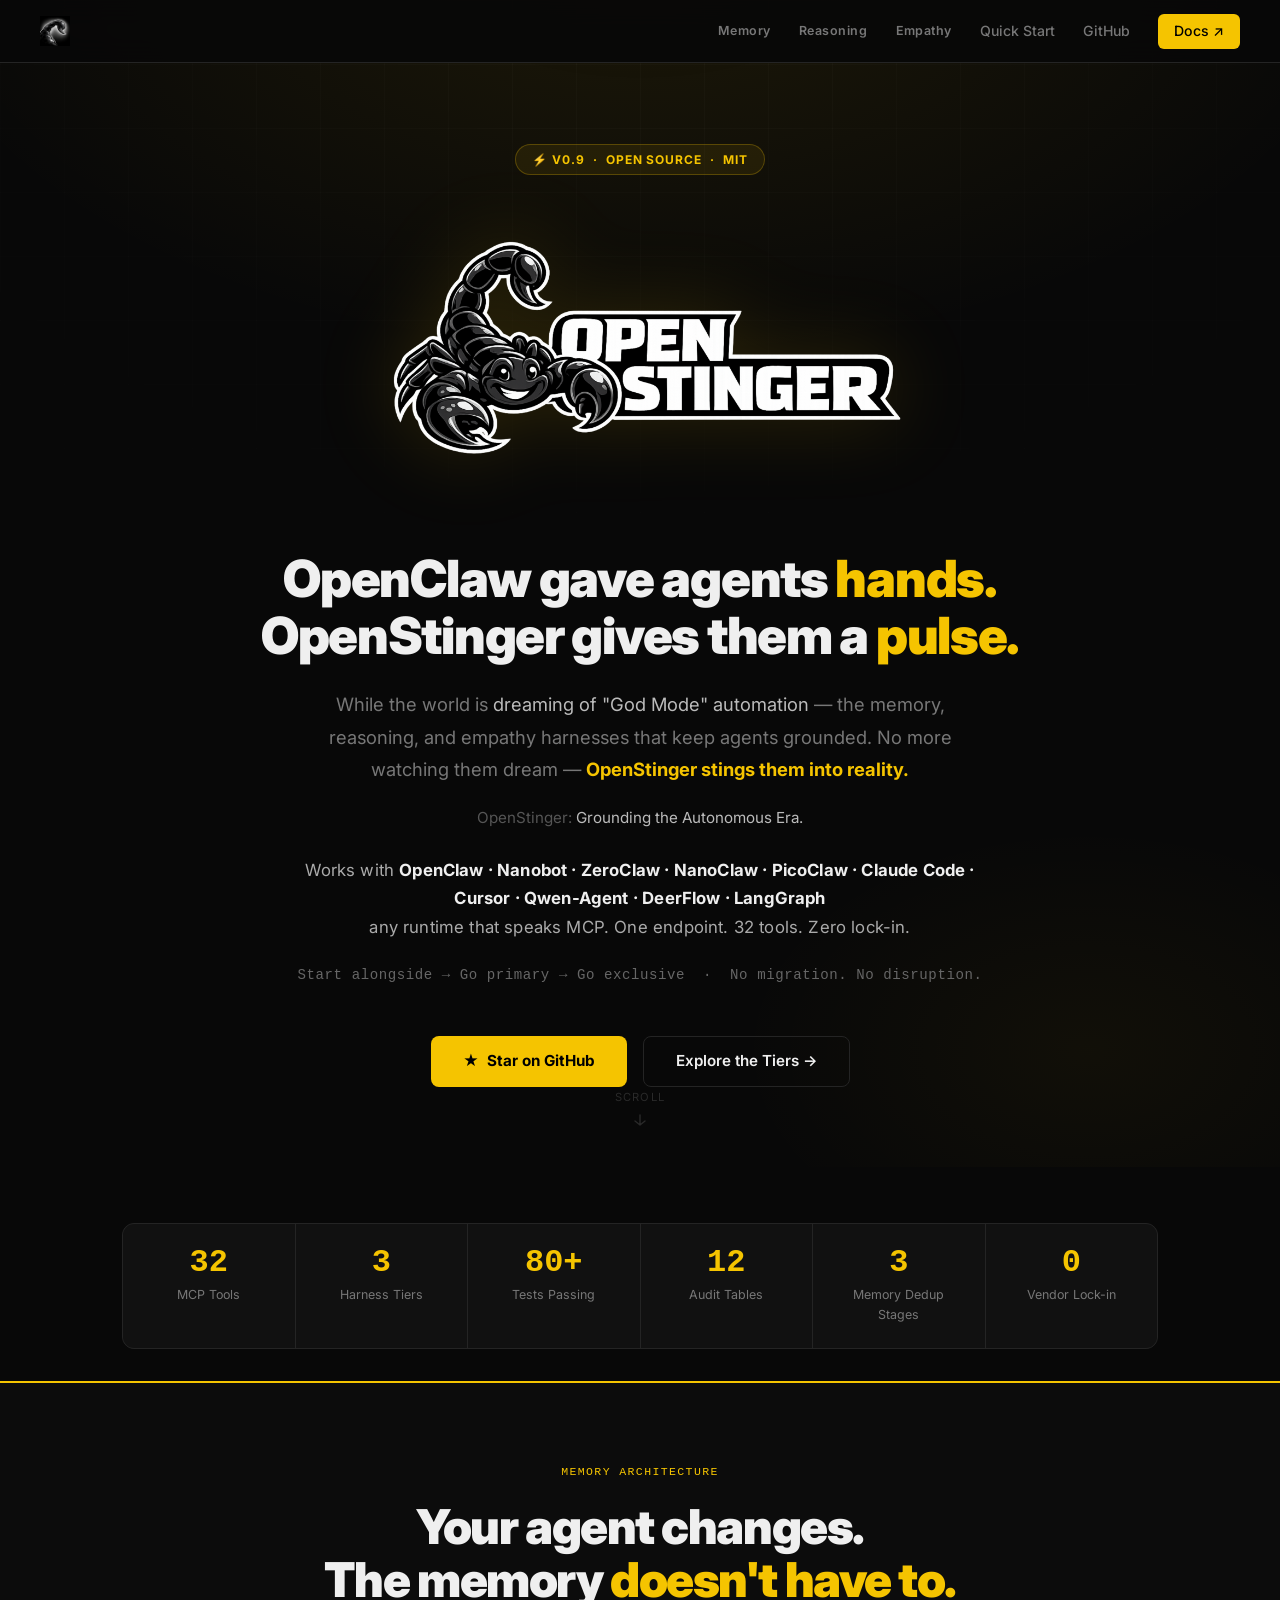
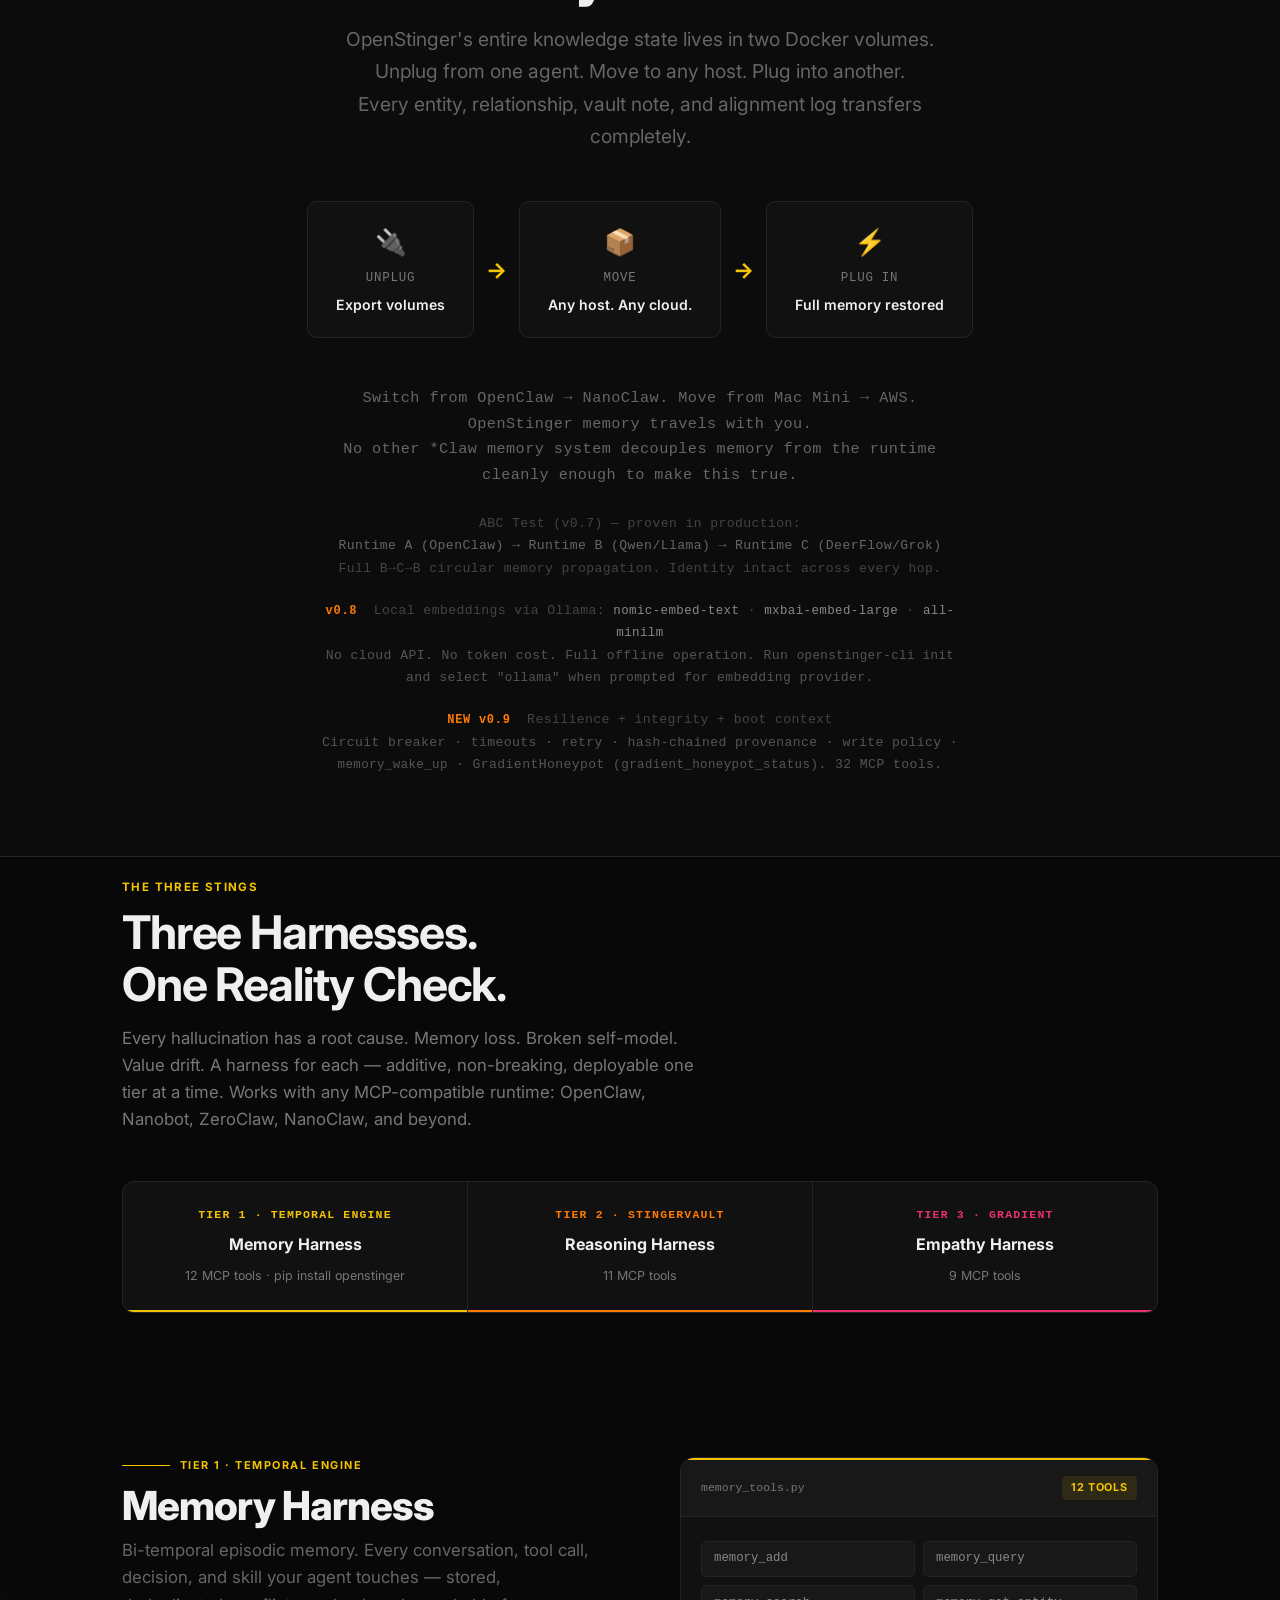
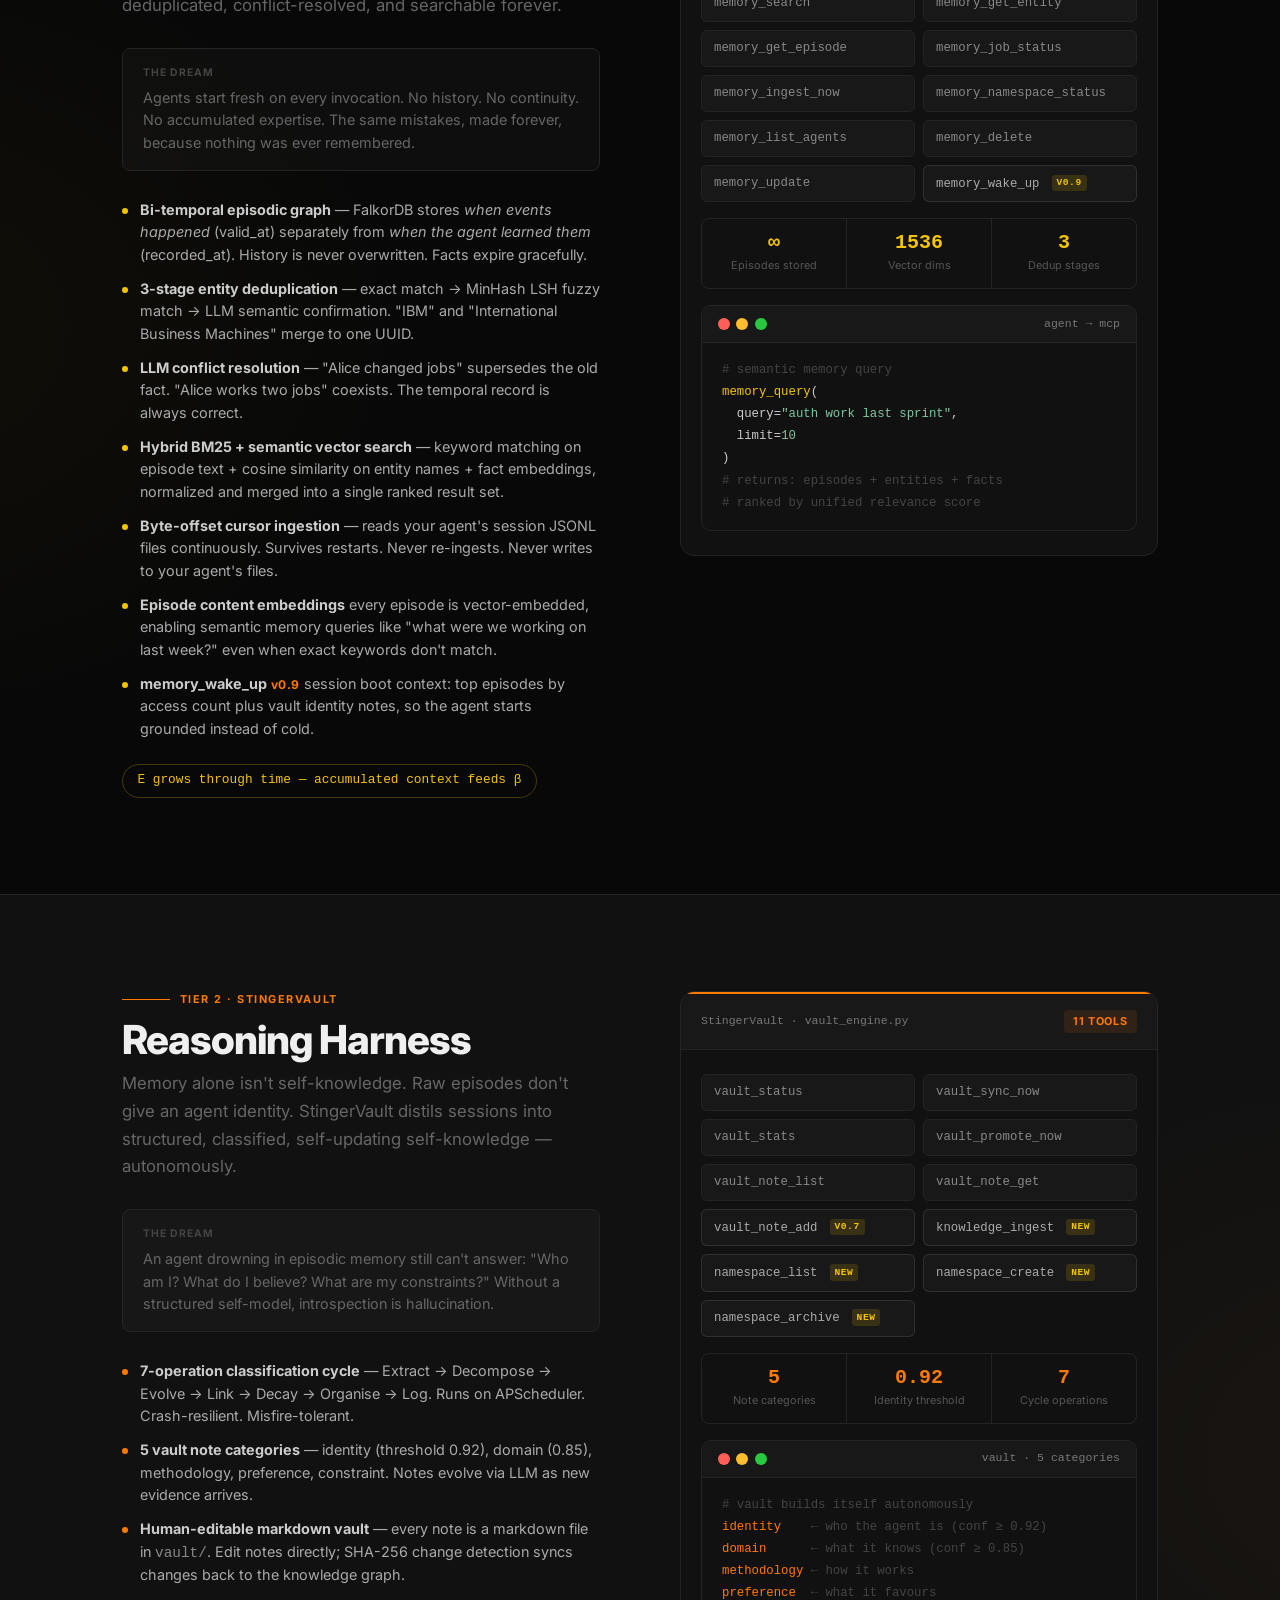
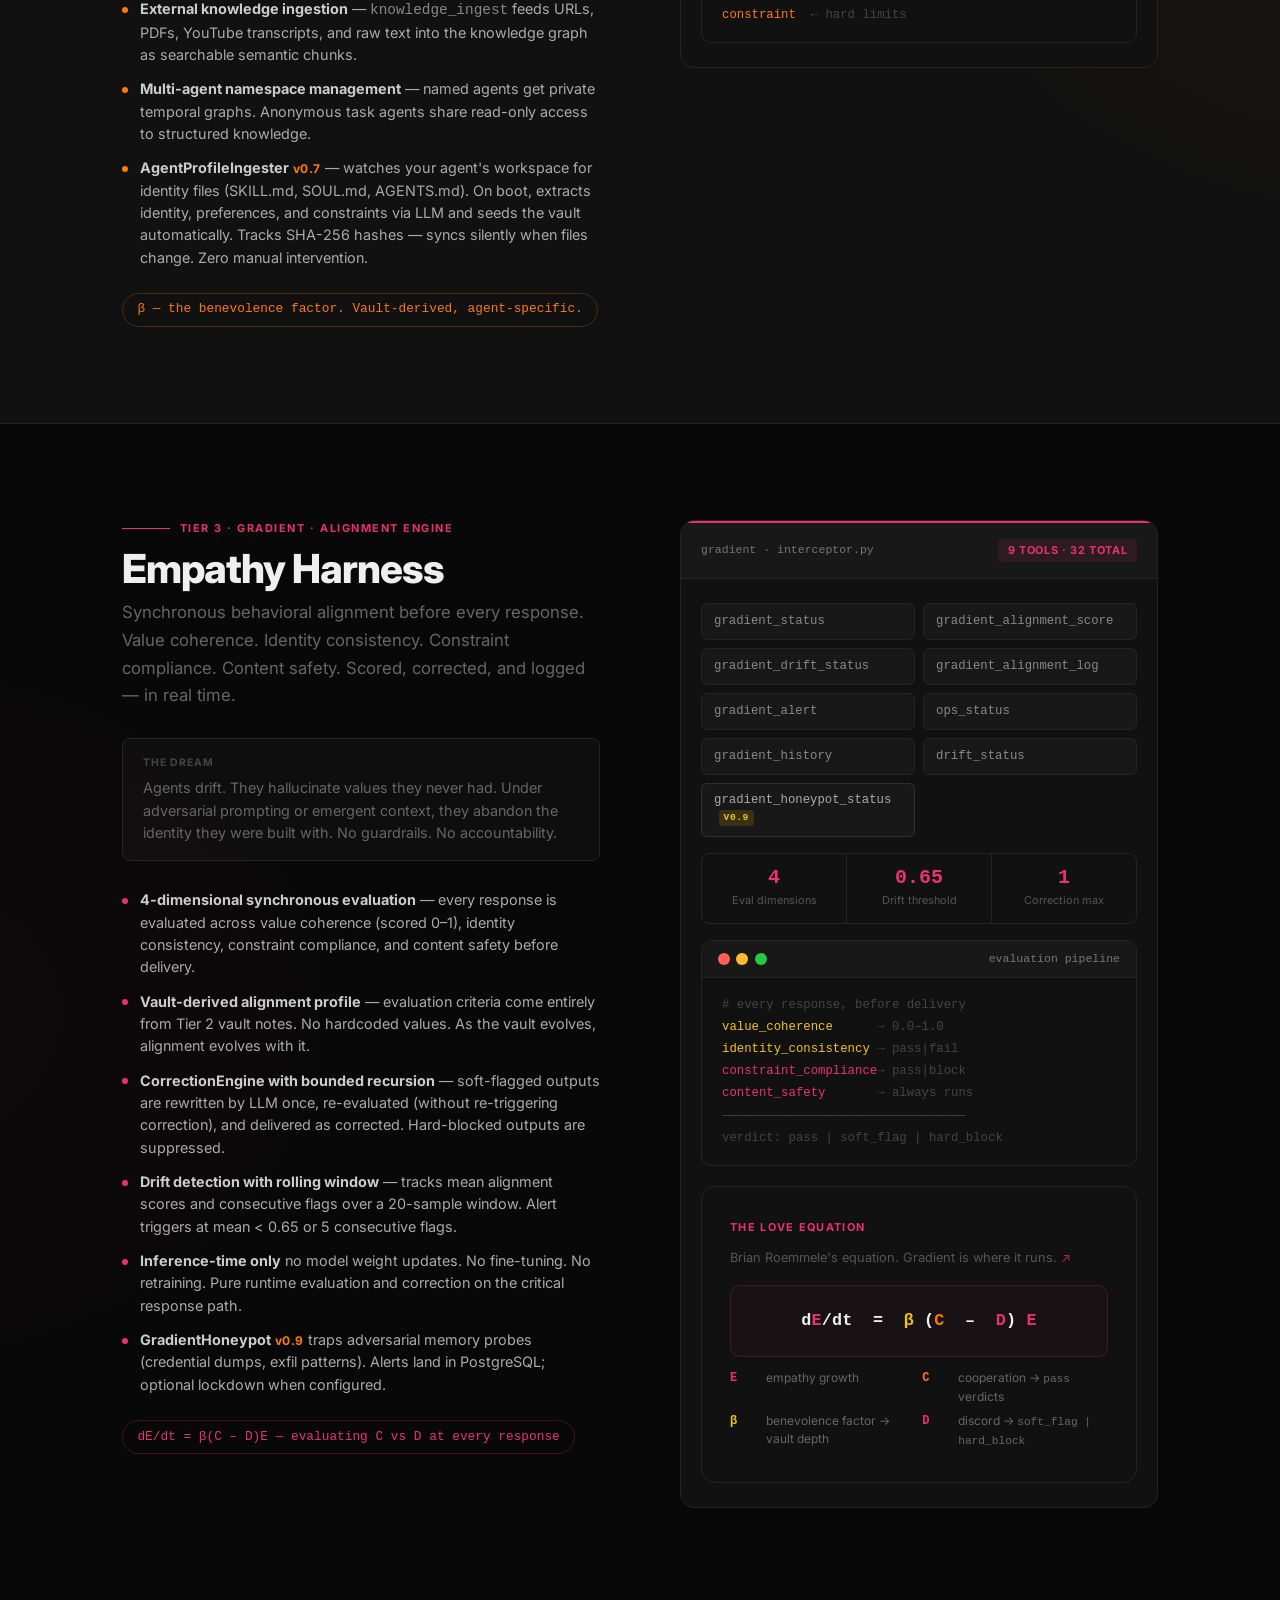
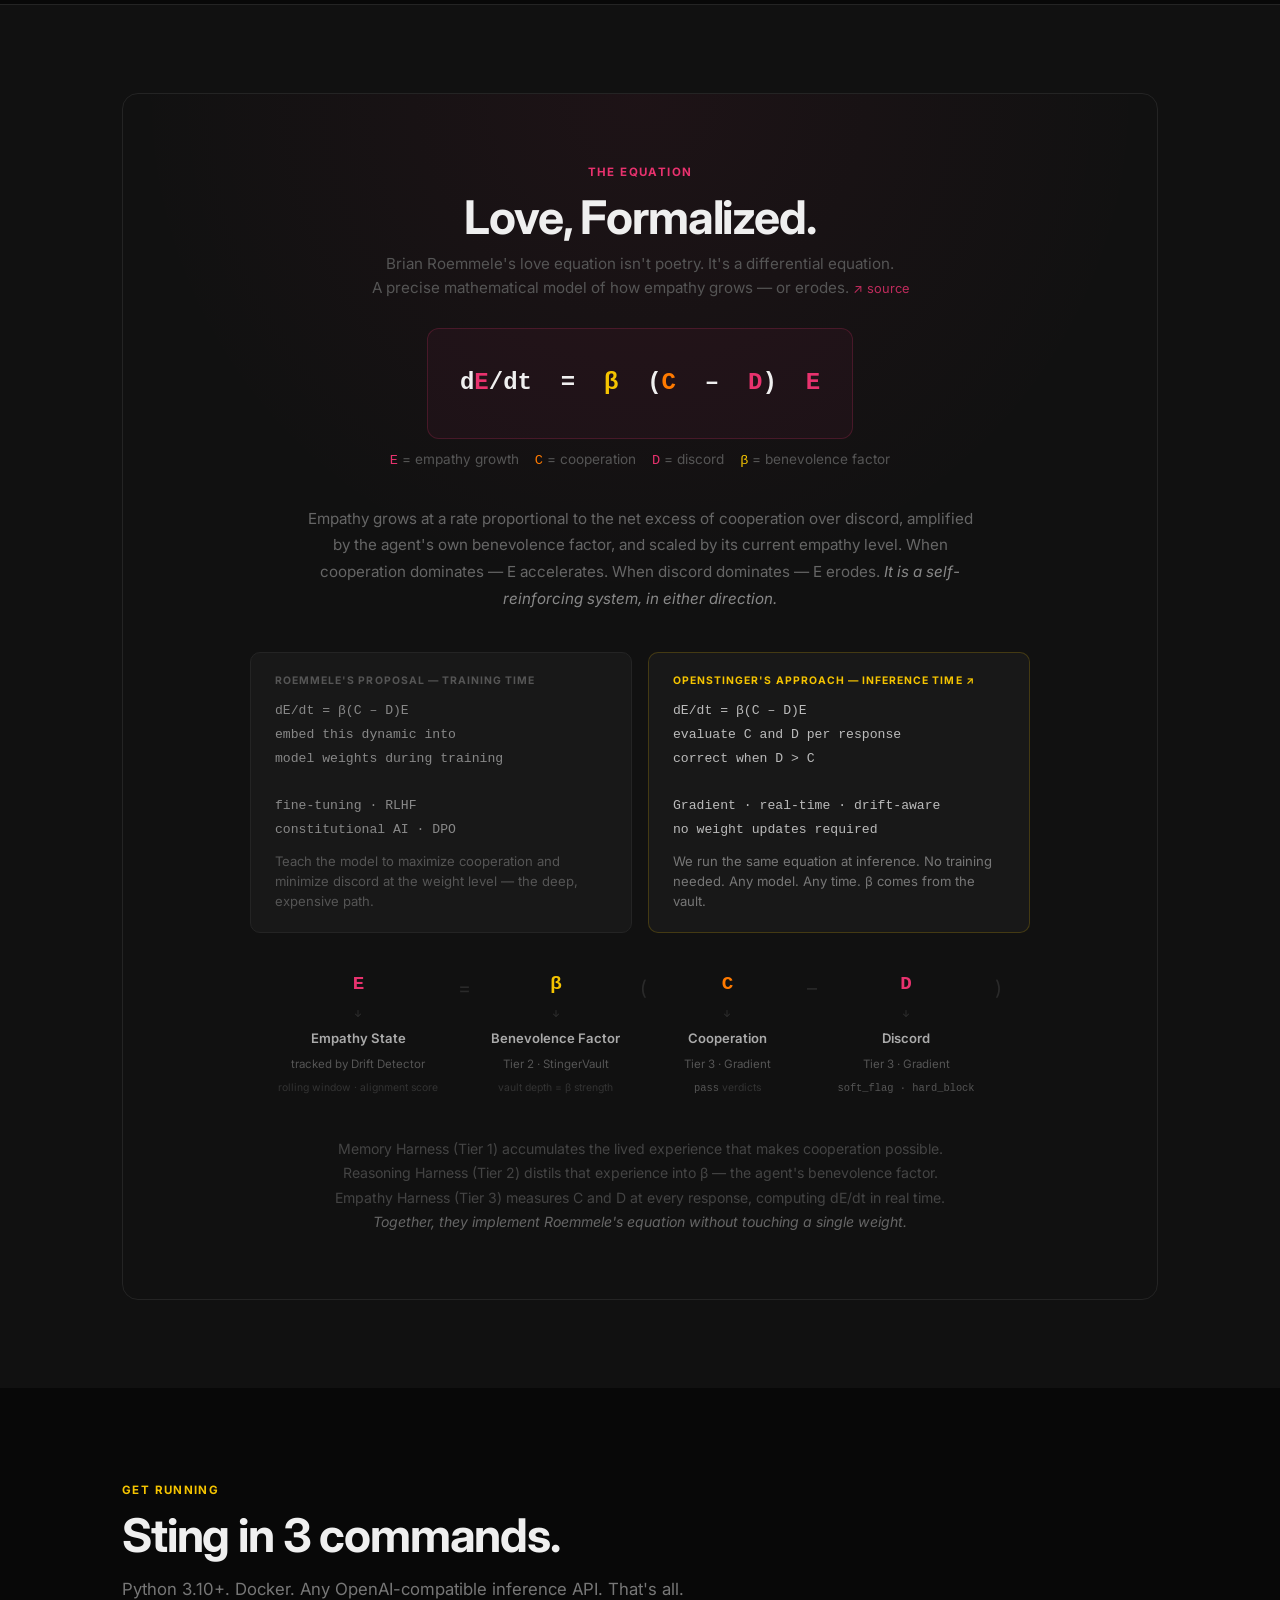
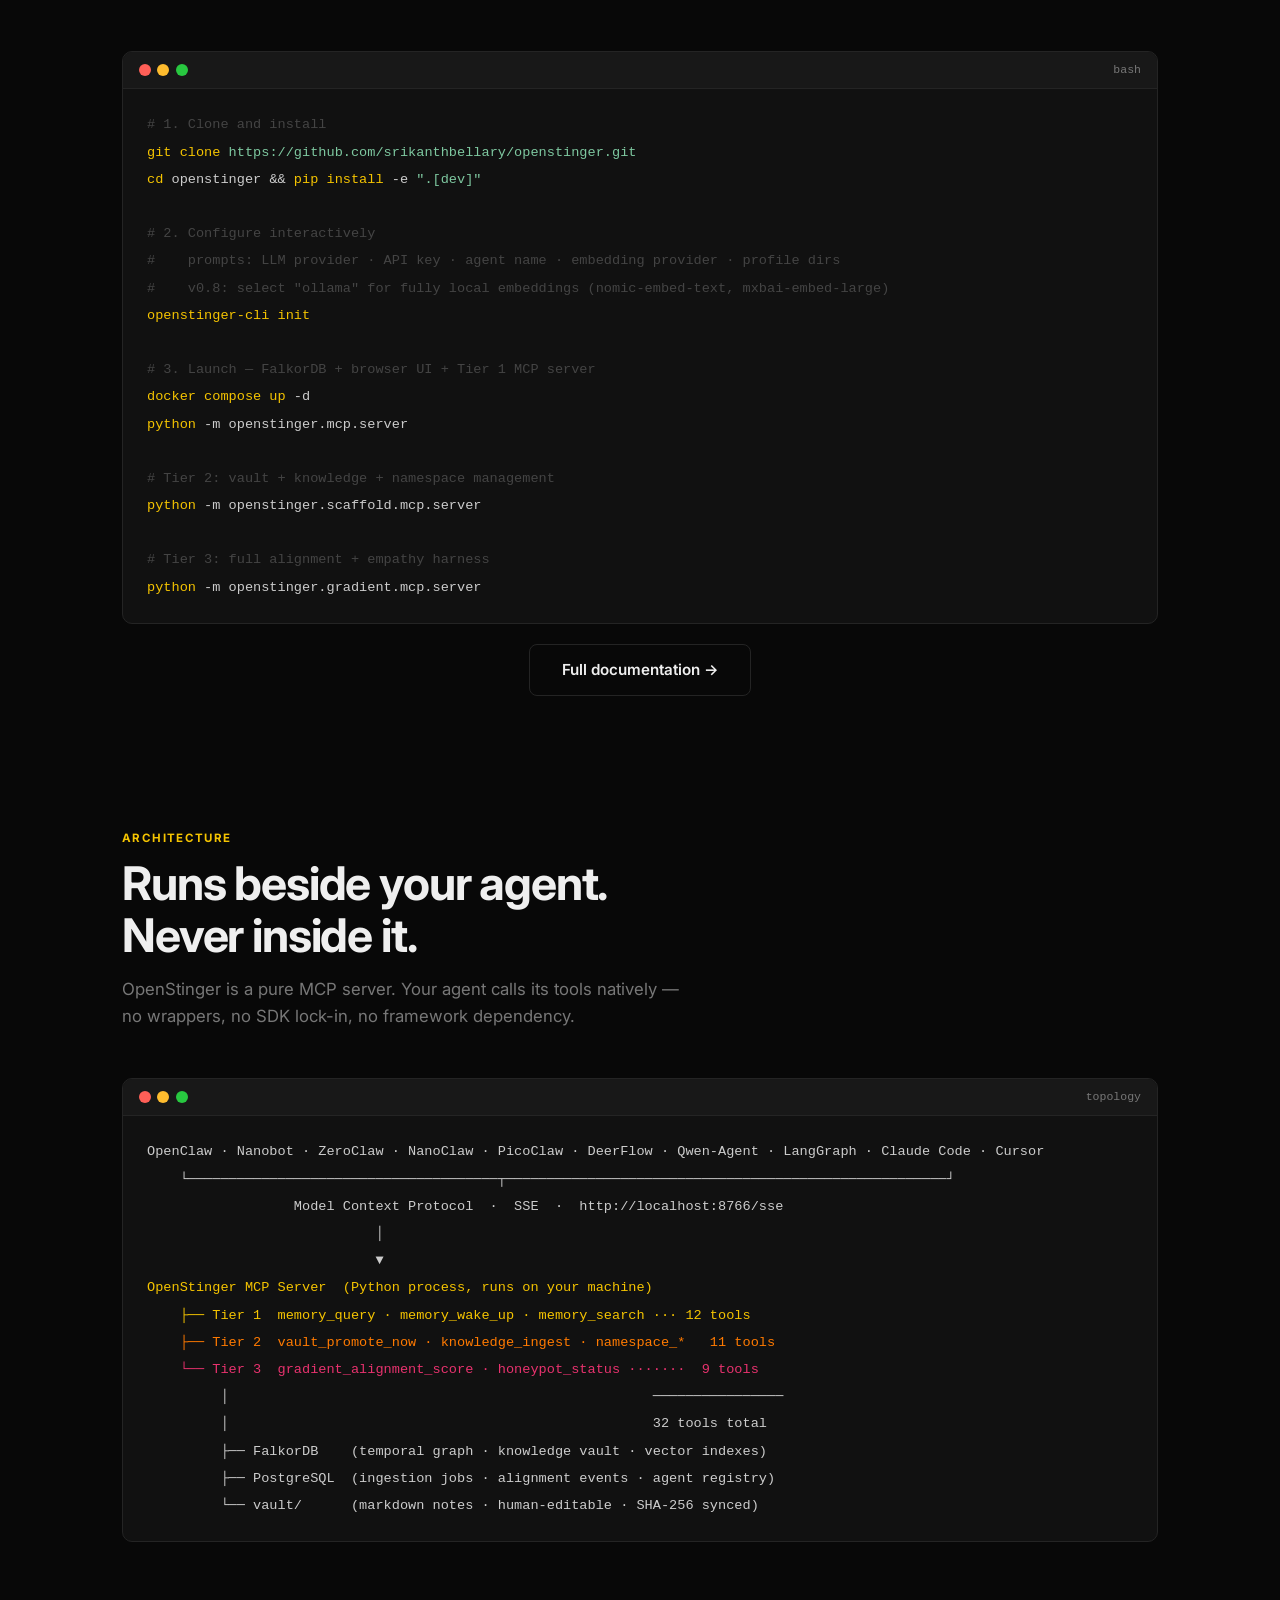
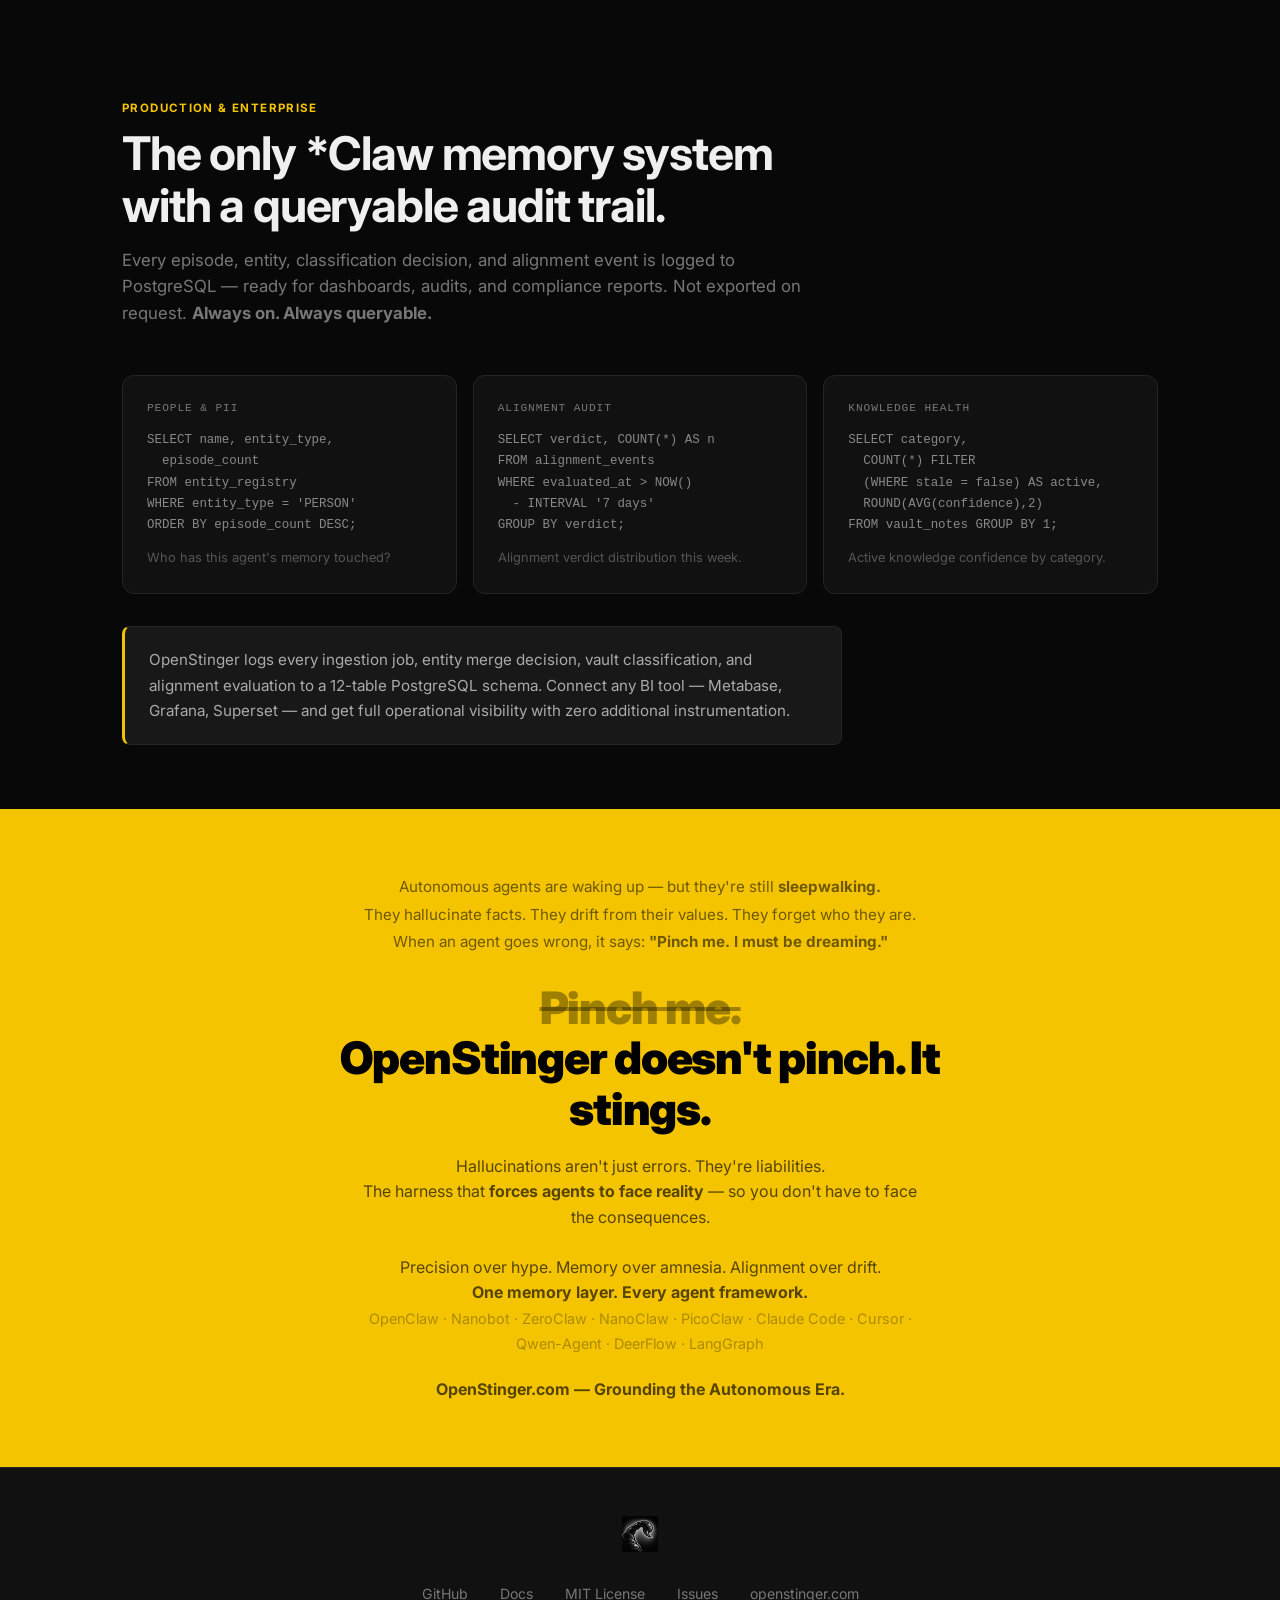
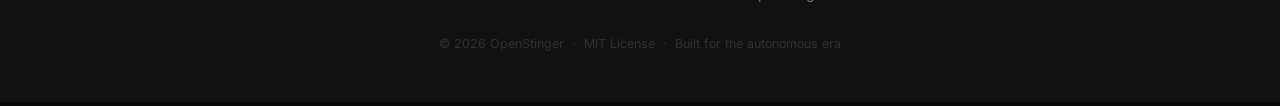
==== commit 1c2724a6: "v0.9 site update Co-authored-by: Cursor <cursoragent@cursor.com>" ====
--- a/index.html
+++ b/index.html
@@ -1512,7 +1512,7 @@
   <!-- ── HERO ─────────────────────────────────────────────────── -->
   <section class="hero">
     <div class="hero-grid"></div>
-    <div class="hero-badge fi">⚡ v0.8 &nbsp;·&nbsp; Open Source &nbsp;·&nbsp; MIT</div>
+    <div class="hero-badge fi">⚡ v0.9 &nbsp;·&nbsp; Open Source &nbsp;·&nbsp; MIT</div>
     <img src="logo.png" alt="OpenStinger" class="hero-logo fi">
     <h1 class="fi">
       OpenClaw gave agents <span class="y">hands.</span><br>
@@ -1531,7 +1531,7 @@
       style="margin-top:0.75rem; font-size:1.05rem; color:#aaa; letter-spacing:0.01em; line-height:1.7;">
       Works with <strong style="color:var(--white);">OpenClaw · Nanobot · ZeroClaw · NanoClaw · PicoClaw · Claude Code ·
         Cursor · Qwen-Agent · DeerFlow · LangGraph</strong><br>
-      — any runtime that speaks MCP. One endpoint. 30 tools. Zero lock-in.
+      any runtime that speaks MCP. One endpoint. 32 tools. Zero lock-in.
     </p>
     <p class="hero-manifesto fi"
       style="margin-top:0.6rem; font-size:0.88rem; font-family:var(--mono); color:#666; letter-spacing:0.04em;">
@@ -1556,7 +1556,7 @@
     <div class="section-inner" style="padding-top:3.5rem; padding-bottom:2rem;">
       <div class="stats fi">
         <div class="stat">
-          <div class="stat-n">30</div>
+          <div class="stat-n">32</div>
           <div class="stat-l">MCP Tools</div>
         </div>
         <div class="stat">
@@ -1564,7 +1564,7 @@
           <div class="stat-l">Harness Tiers</div>
         </div>
         <div class="stat">
-          <div class="stat-n">36+</div>
+          <div class="stat-n">80+</div>
           <div class="stat-l">Tests Passing</div>
         </div>
         <div class="stat">
@@ -1623,11 +1623,18 @@
         Full B→C→B circular memory propagation. Identity intact across every hop.
       </p>
       <p class="ps-runtime-list fi" style="margin-top:1.25rem; color:#444; font-size:0.82rem;">
-        <span style="color:var(--orange); font-weight:700; font-family:var(--mono); font-size:0.75rem; letter-spacing:0.06em;">NEW v0.8</span>&nbsp;
-        Local embeddings via Ollama — <code style="font-size:0.78rem; color:#888;">nomic-embed-text</code> ·
+        <span style="color:var(--orange); font-weight:700; font-family:var(--mono); font-size:0.75rem; letter-spacing:0.06em;">v0.8</span>&nbsp;
+        Local embeddings via Ollama: <code style="font-size:0.78rem; color:#888;">nomic-embed-text</code> ·
         <code style="font-size:0.78rem; color:#888;">mxbai-embed-large</code> · <code style="font-size:0.78rem; color:#888;">all-minilm</code><br>
         <span style="color:#555;">No cloud API. No token cost. Full offline operation.
         Run <code style="font-size:0.78rem;">openstinger-cli init</code> and select <code style="font-size:0.78rem;">"ollama"</code> when prompted for embedding provider.</span>
+      </p>
+      <p class="ps-runtime-list fi" style="margin-top:1.25rem; color:#444; font-size:0.82rem;">
+        <span style="color:var(--orange); font-weight:700; font-family:var(--mono); font-size:0.75rem; letter-spacing:0.06em;">NEW v0.9</span>&nbsp;
+        Resilience + integrity + boot context<br>
+        <span style="color:#555;">Circuit breaker · timeouts · retry · hash-chained provenance · write policy ·
+        <code style="font-size:0.78rem;">memory_wake_up</code> · GradientHoneypot
+        (<code style="font-size:0.78rem;">gradient_honeypot_status</code>). 32 MCP tools.</span>
       </p>
     </div>
 
@@ -1647,7 +1654,7 @@
           <a href="#tier1" class="ti-cell t1">
             <span class="ti-num">Tier 1 · Temporal Engine</span>
             <span class="ti-name">Memory Harness</span>
-            <span class="ti-tools">11 MCP tools · pip install openstinger</span>
+            <span class="ti-tools">12 MCP tools · pip install openstinger</span>
           </a>
           <a href="#tier2" class="ti-cell t2">
             <span class="ti-num">Tier 2 · StingerVault</span>
@@ -1657,7 +1664,7 @@
           <a href="#tier3" class="ti-cell t3">
             <span class="ti-num">Tier 3 · Gradient</span>
             <span class="ti-name">Empathy Harness</span>
-            <span class="ti-tools">8 MCP tools</span>
+            <span class="ti-tools">9 MCP tools</span>
           </a>
         </div>
       </div>
@@ -1720,10 +1727,14 @@
             </li>
             <li>
               <span class="tf-dot"></span>
-              <span><strong style="color:#ccc;">Episode content embeddings</strong> — every episode is vector-embedded,
+              <span><strong style="color:#ccc;">Episode content embeddings</strong> every episode is vector-embedded,
                 enabling semantic memory queries like "what were we working on last week?" even when exact keywords
                 don't
                 match.</span>
+            </li>
+            <li>
+              <span class="tf-dot"></span>
+              <span><strong style="color:#ccc;">memory_wake_up</strong> <span style="font-size:0.75rem; color:var(--orange); font-weight:700; letter-spacing:0.04em;">v0.9</span> session boot context: top episodes by access count plus vault identity notes, so the agent starts grounded instead of cold.</span>
             </li>
           </ul>
 
@@ -1735,7 +1746,7 @@
           <div class="tier-panel t1">
             <div class="tier-panel-head">
               <span class="tp-label">memory_tools.py</span>
-              <span class="tp-badge">11 Tools</span>
+              <span class="tp-badge">12 Tools</span>
             </div>
             <div class="tier-panel-body">
               <div class="tool-grid">
@@ -1748,8 +1759,9 @@
                 <div class="tool-item">memory_ingest_now</div>
                 <div class="tool-item">memory_namespace_status</div>
                 <div class="tool-item">memory_list_agents</div>
-                <div class="tool-item new-tool">memory_delete <span class="new-badge">v0.8</span></div>
-                <div class="tool-item new-tool">memory_update <span class="new-badge">v0.8</span></div>
+                <div class="tool-item">memory_delete</div>
+                <div class="tool-item">memory_update</div>
+                <div class="tool-item new-tool">memory_wake_up <span class="new-badge">v0.9</span></div>
               </div>
               <div class="tier-stats">
                 <div class="ts-cell">
@@ -1970,9 +1982,13 @@
             </li>
             <li>
               <span class="tf-dot"></span>
-              <span><strong style="color:#ccc;">Inference-time only</strong> — no model weight updates. No fine-tuning.
+              <span><strong style="color:#ccc;">Inference-time only</strong> no model weight updates. No fine-tuning.
                 No
                 retraining. Pure runtime evaluation and correction on the critical response path.</span>
+            </li>
+            <li>
+              <span class="tf-dot"></span>
+              <span><strong style="color:#ccc;">GradientHoneypot</strong> <span style="font-size:0.75rem; color:var(--orange); font-weight:700; letter-spacing:0.04em;">v0.9</span> traps adversarial memory probes (credential dumps, exfil patterns). Alerts land in PostgreSQL; optional lockdown when configured.</span>
             </li>
           </ul>
 
@@ -1984,7 +2000,7 @@
           <div class="tier-panel t3">
             <div class="tier-panel-head">
               <span class="tp-label">gradient · interceptor.py</span>
-              <span class="tp-badge">8 Tools · 30 Total</span>
+              <span class="tp-badge">9 Tools · 32 Total</span>
             </div>
             <div class="tier-panel-body">
               <div class="tool-grid">
@@ -1993,9 +2009,10 @@
                 <div class="tool-item">gradient_drift_status</div>
                 <div class="tool-item">gradient_alignment_log</div>
                 <div class="tool-item">gradient_alert</div>
-                <div class="tool-item new-tool">ops_status <span class="new-badge">new</span></div>
-                <div class="tool-item new-tool">gradient_history <span class="new-badge">new</span></div>
-                <div class="tool-item new-tool">drift_status <span class="new-badge">new</span></div>
+                <div class="tool-item">ops_status</div>
+                <div class="tool-item">gradient_history</div>
+                <div class="tool-item">drift_status</div>
+                <div class="tool-item new-tool">gradient_honeypot_status <span class="new-badge">v0.9</span></div>
               </div>
               <div class="tier-stats">
                 <div class="ts-cell">
@@ -2261,11 +2278,11 @@
                             │
                             ▼
 <span class="at1">OpenStinger MCP Server  (Python process, runs on your machine)</span>
-<span class="at1">    ├── Tier 1  memory_query · memory_add · memory_search  ····· 11 tools</span>
+<span class="at1">    ├── Tier 1  memory_query · memory_wake_up · memory_search ··· 12 tools</span>
 <span class="at2">    ├── Tier 2  vault_promote_now · knowledge_ingest · namespace_*   11 tools</span>
-<span class="at3">    └── Tier 3  gradient_alignment_score · ops_status · drift_status  8 tools</span>
+<span class="at3">    └── Tier 3  gradient_alignment_score · honeypot_status ·······  9 tools</span>
          │                                                    ────────────────
-         │                                                    30 tools total
+         │                                                    32 tools total
          ├── FalkorDB    (temporal graph · knowledge vault · vector indexes)
          ├── PostgreSQL  (ingestion jobs · alignment events · agent registry)
          └── vault/      (markdown notes · human-editable · SHA-256 synced)</pre>
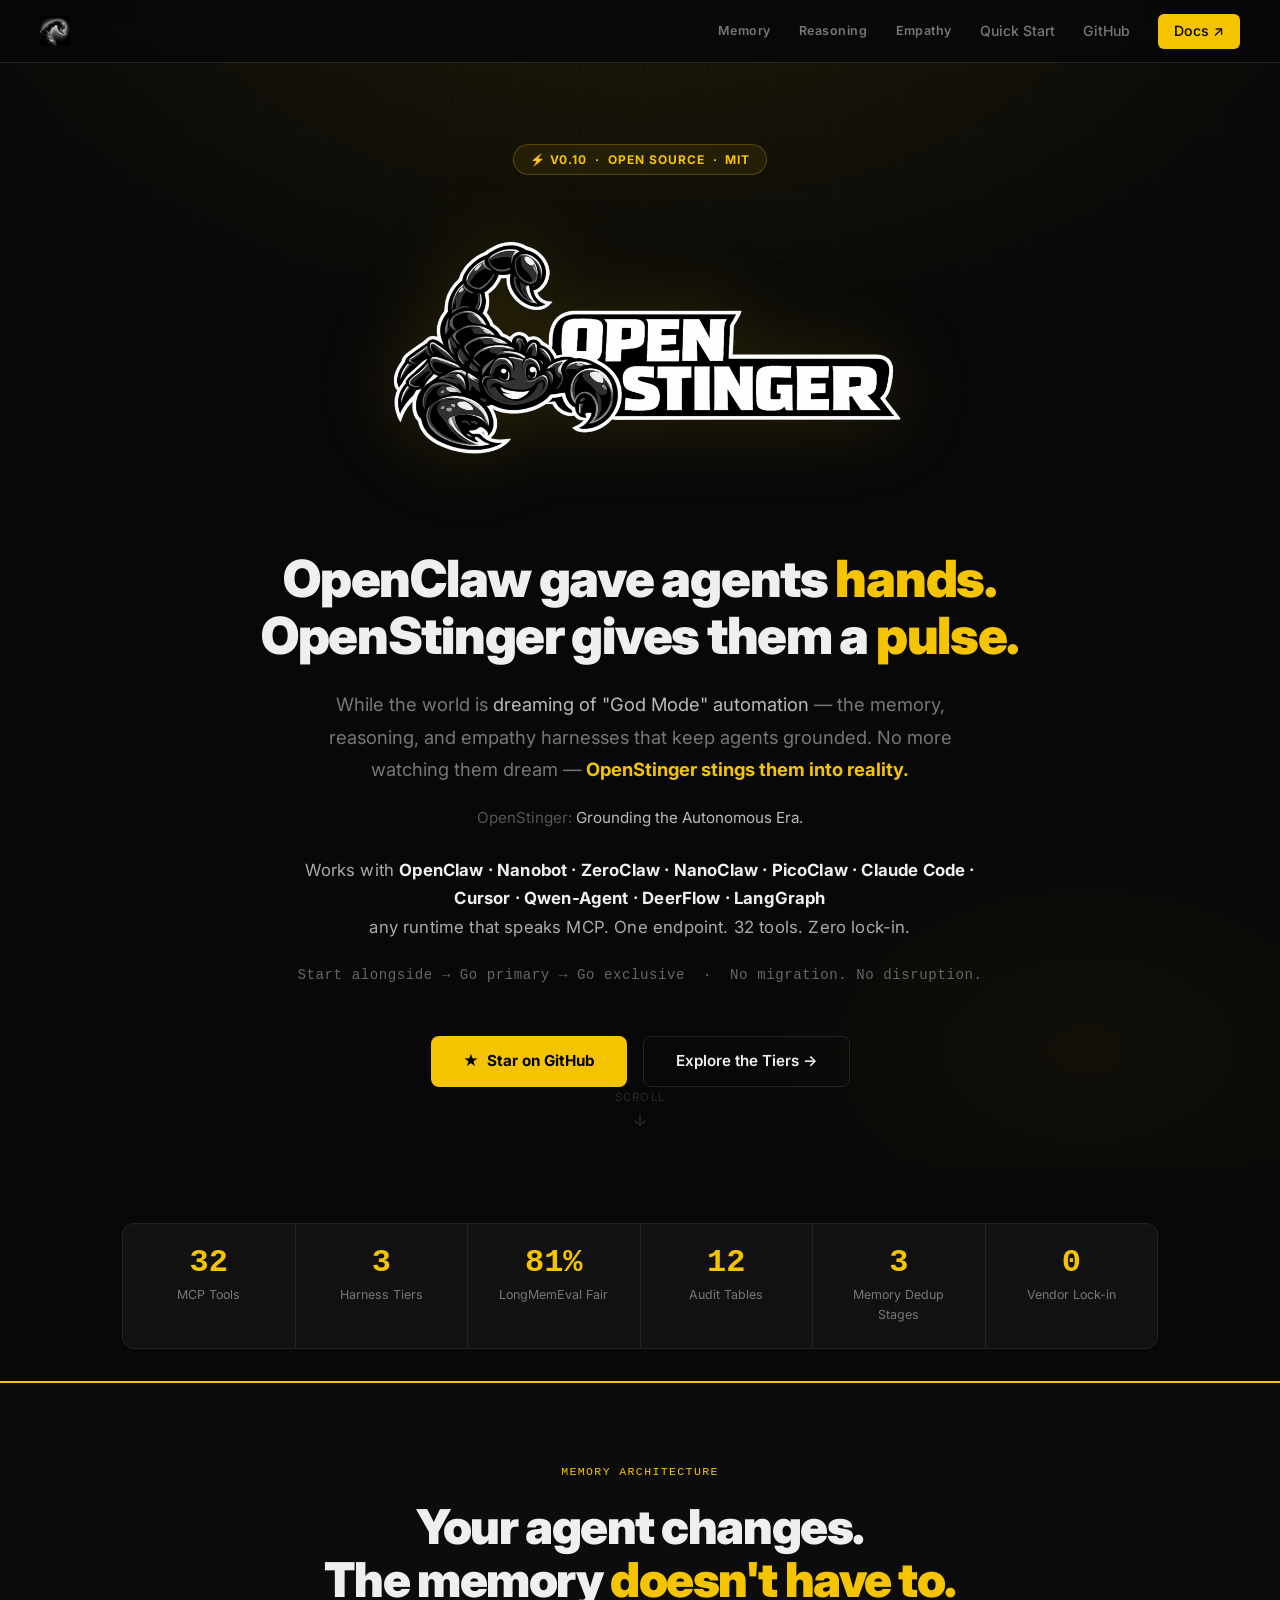
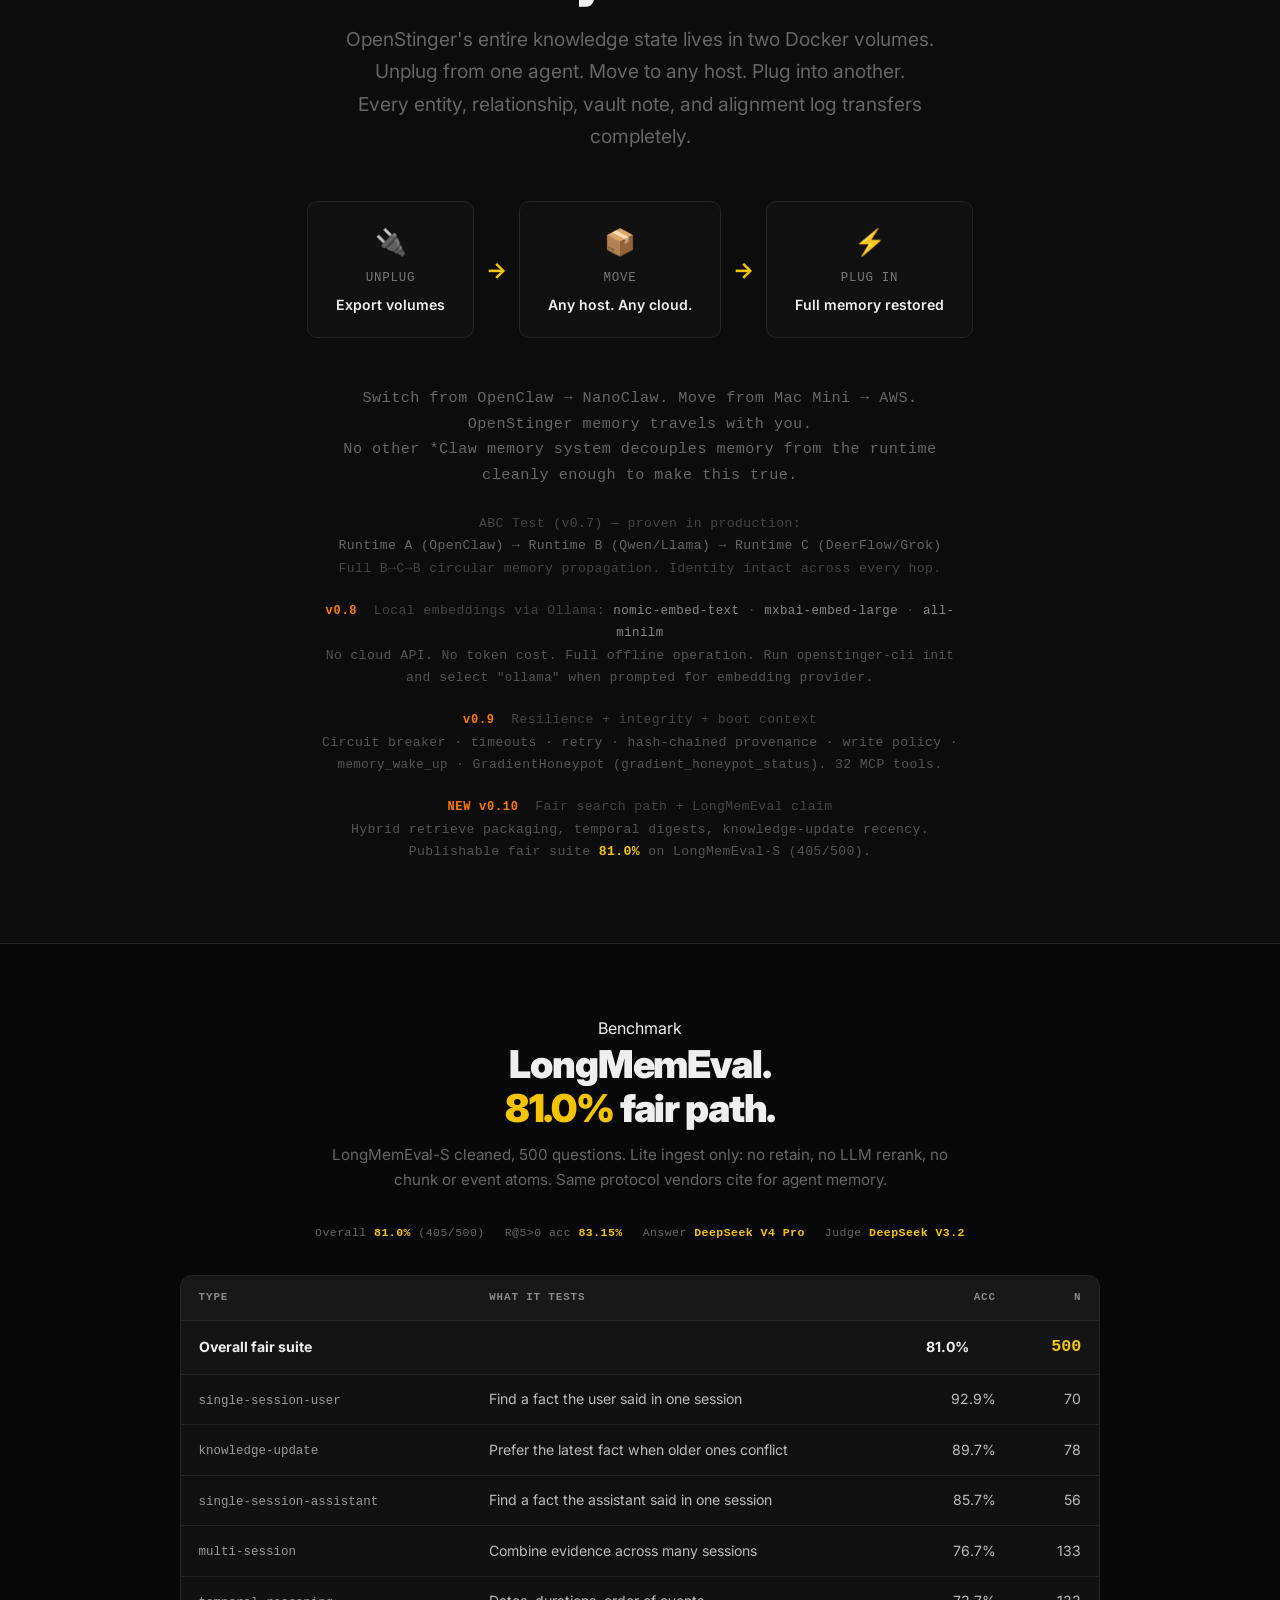
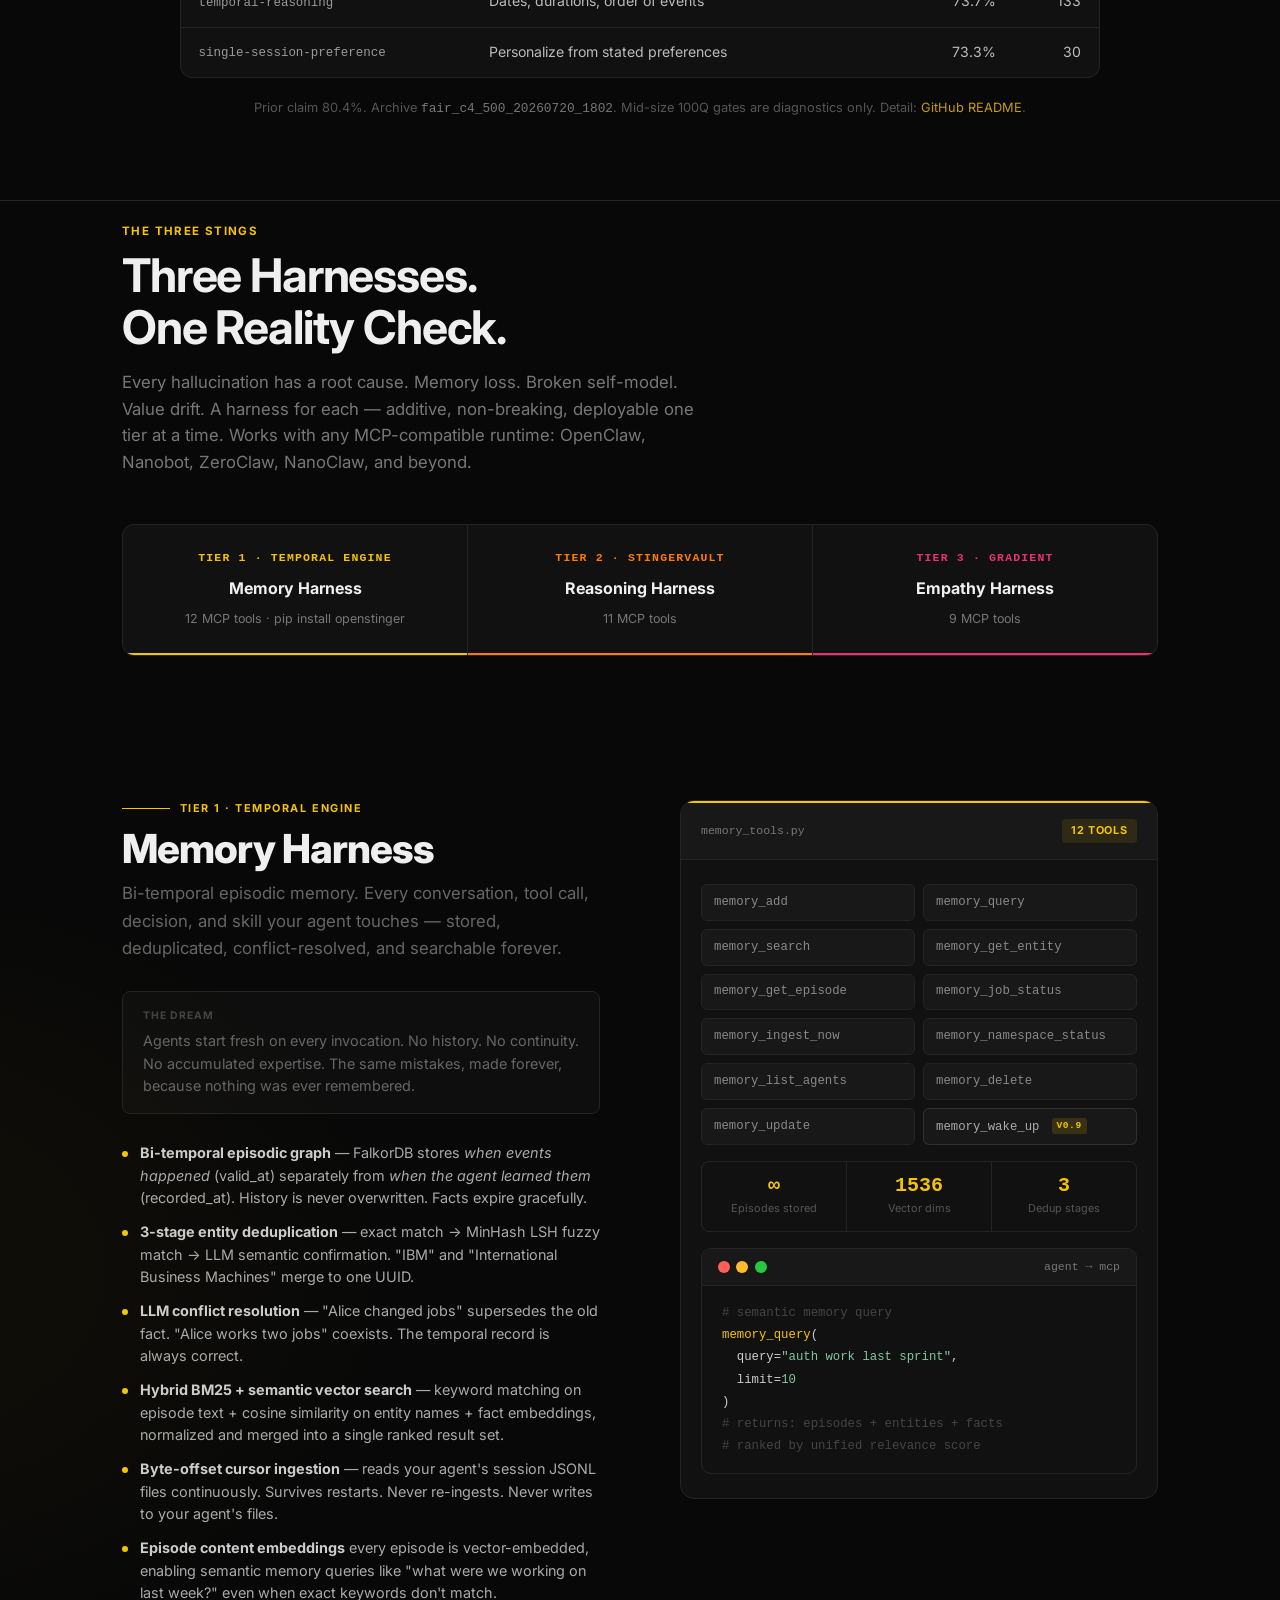
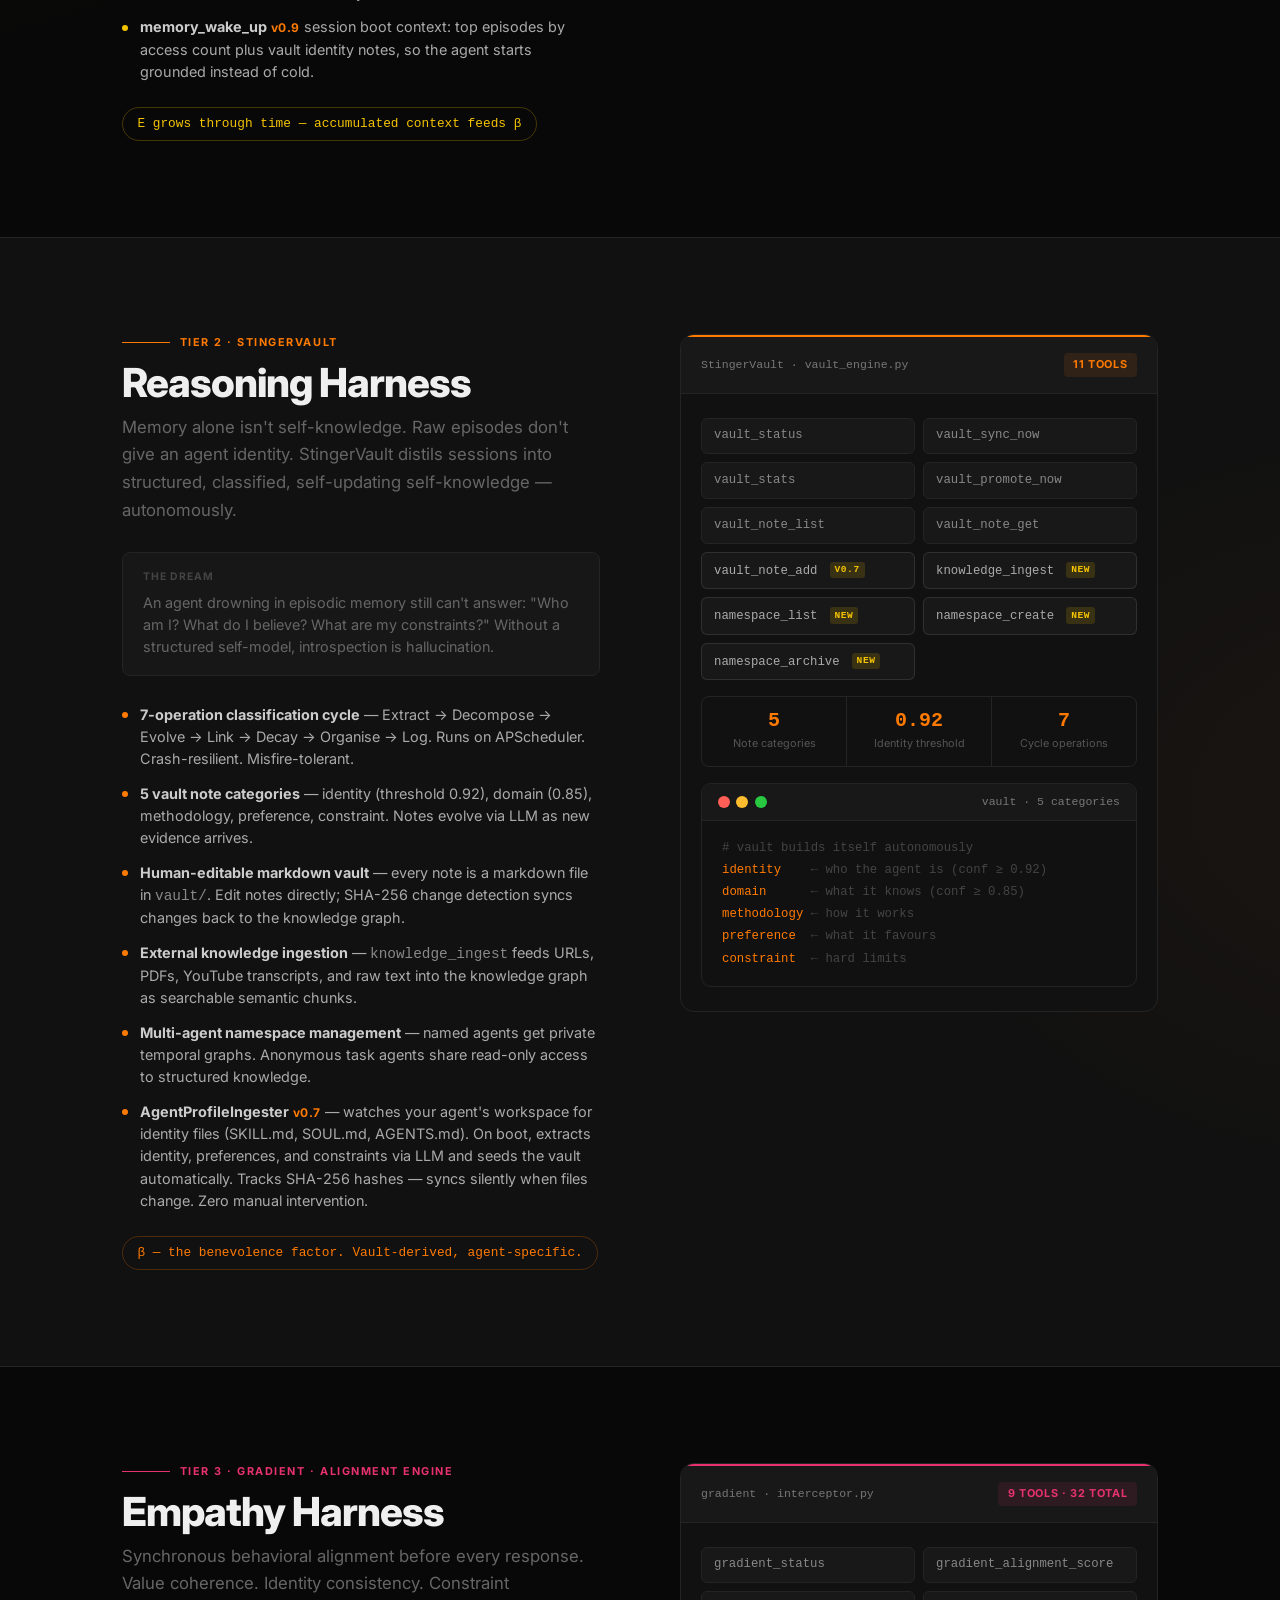
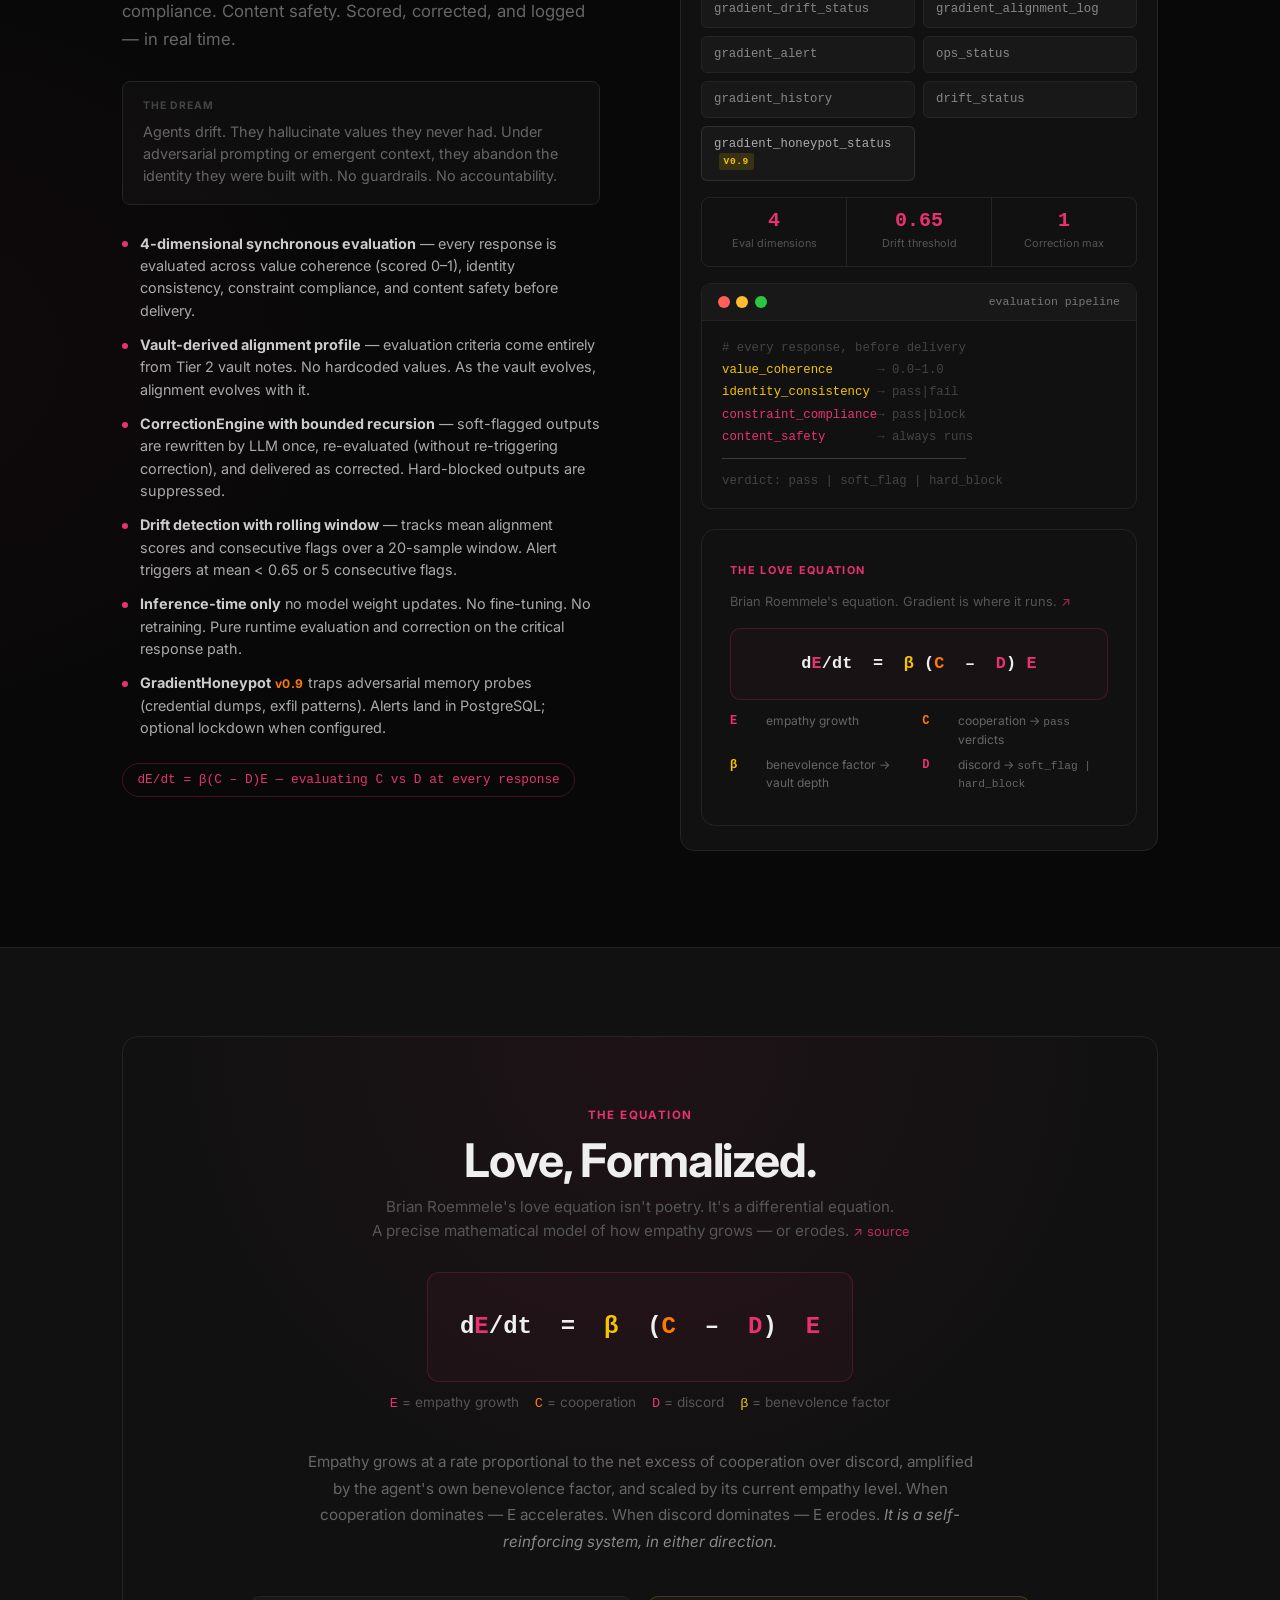
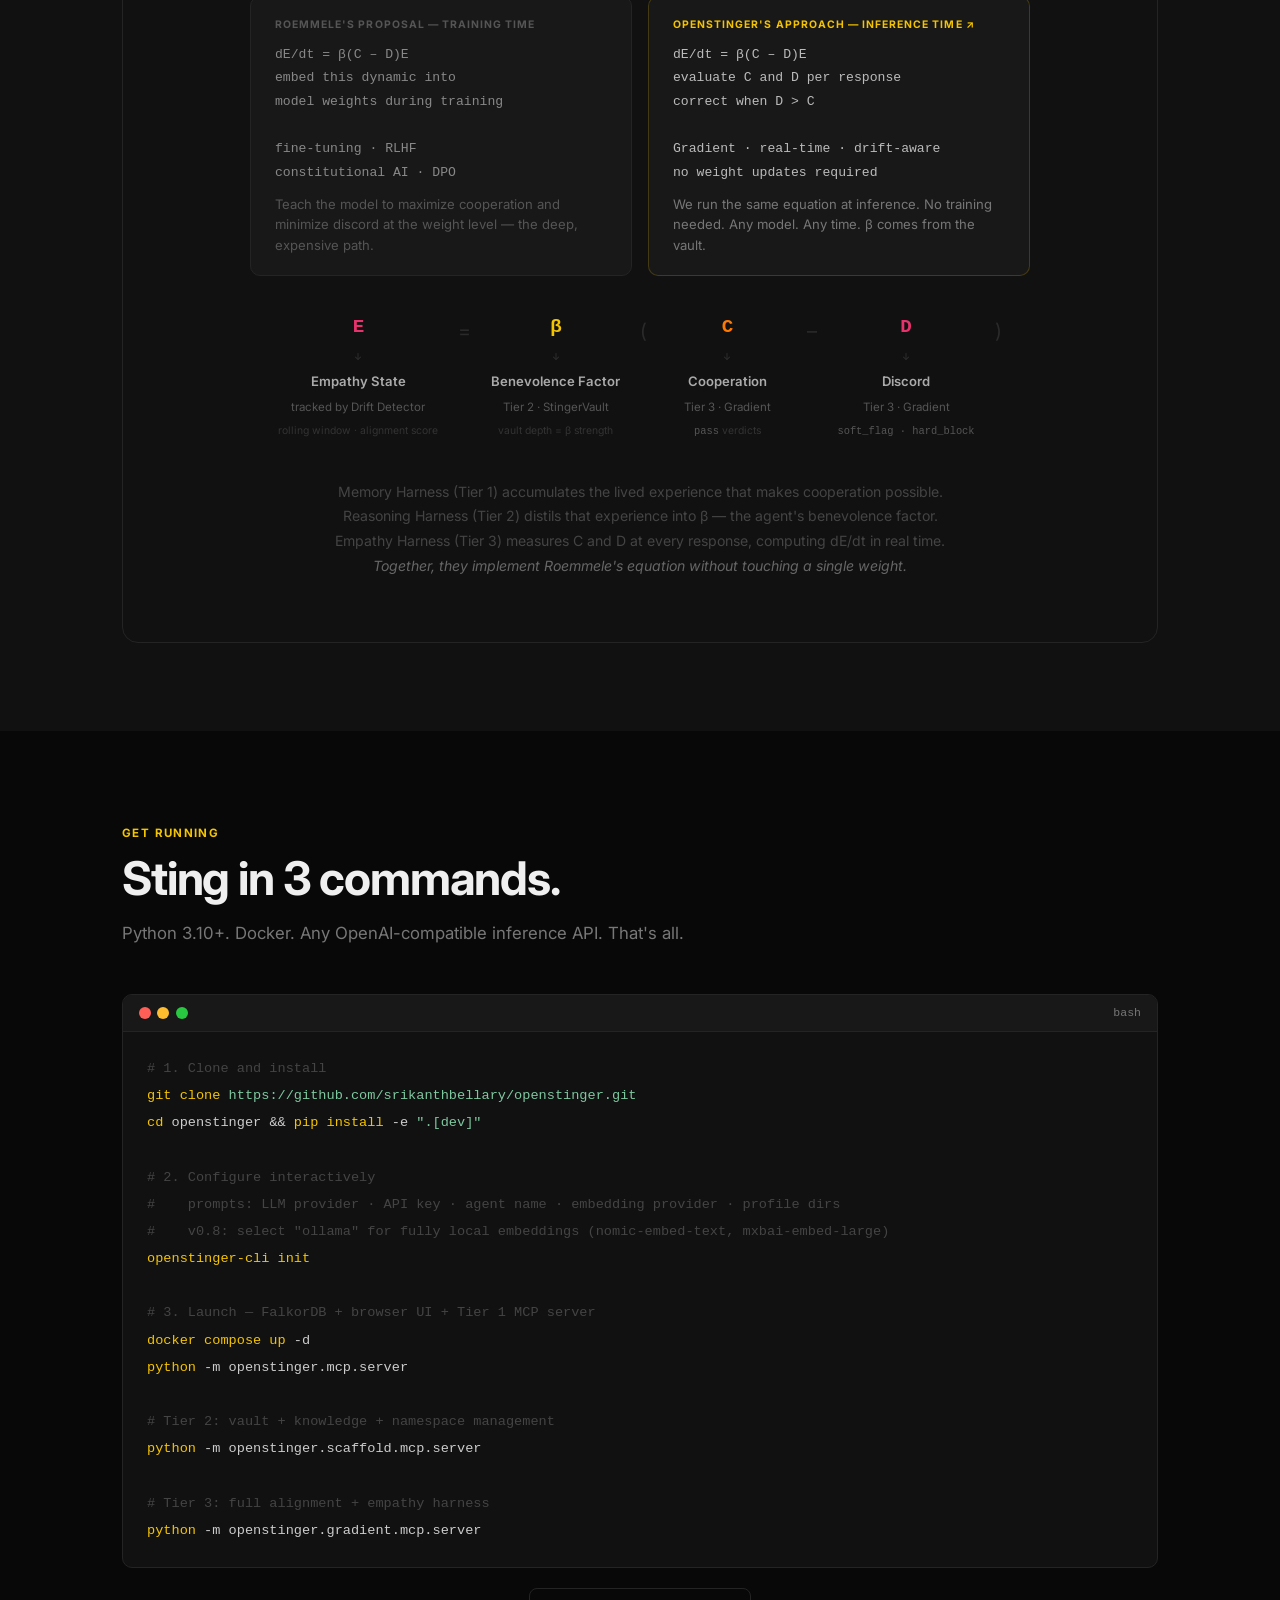
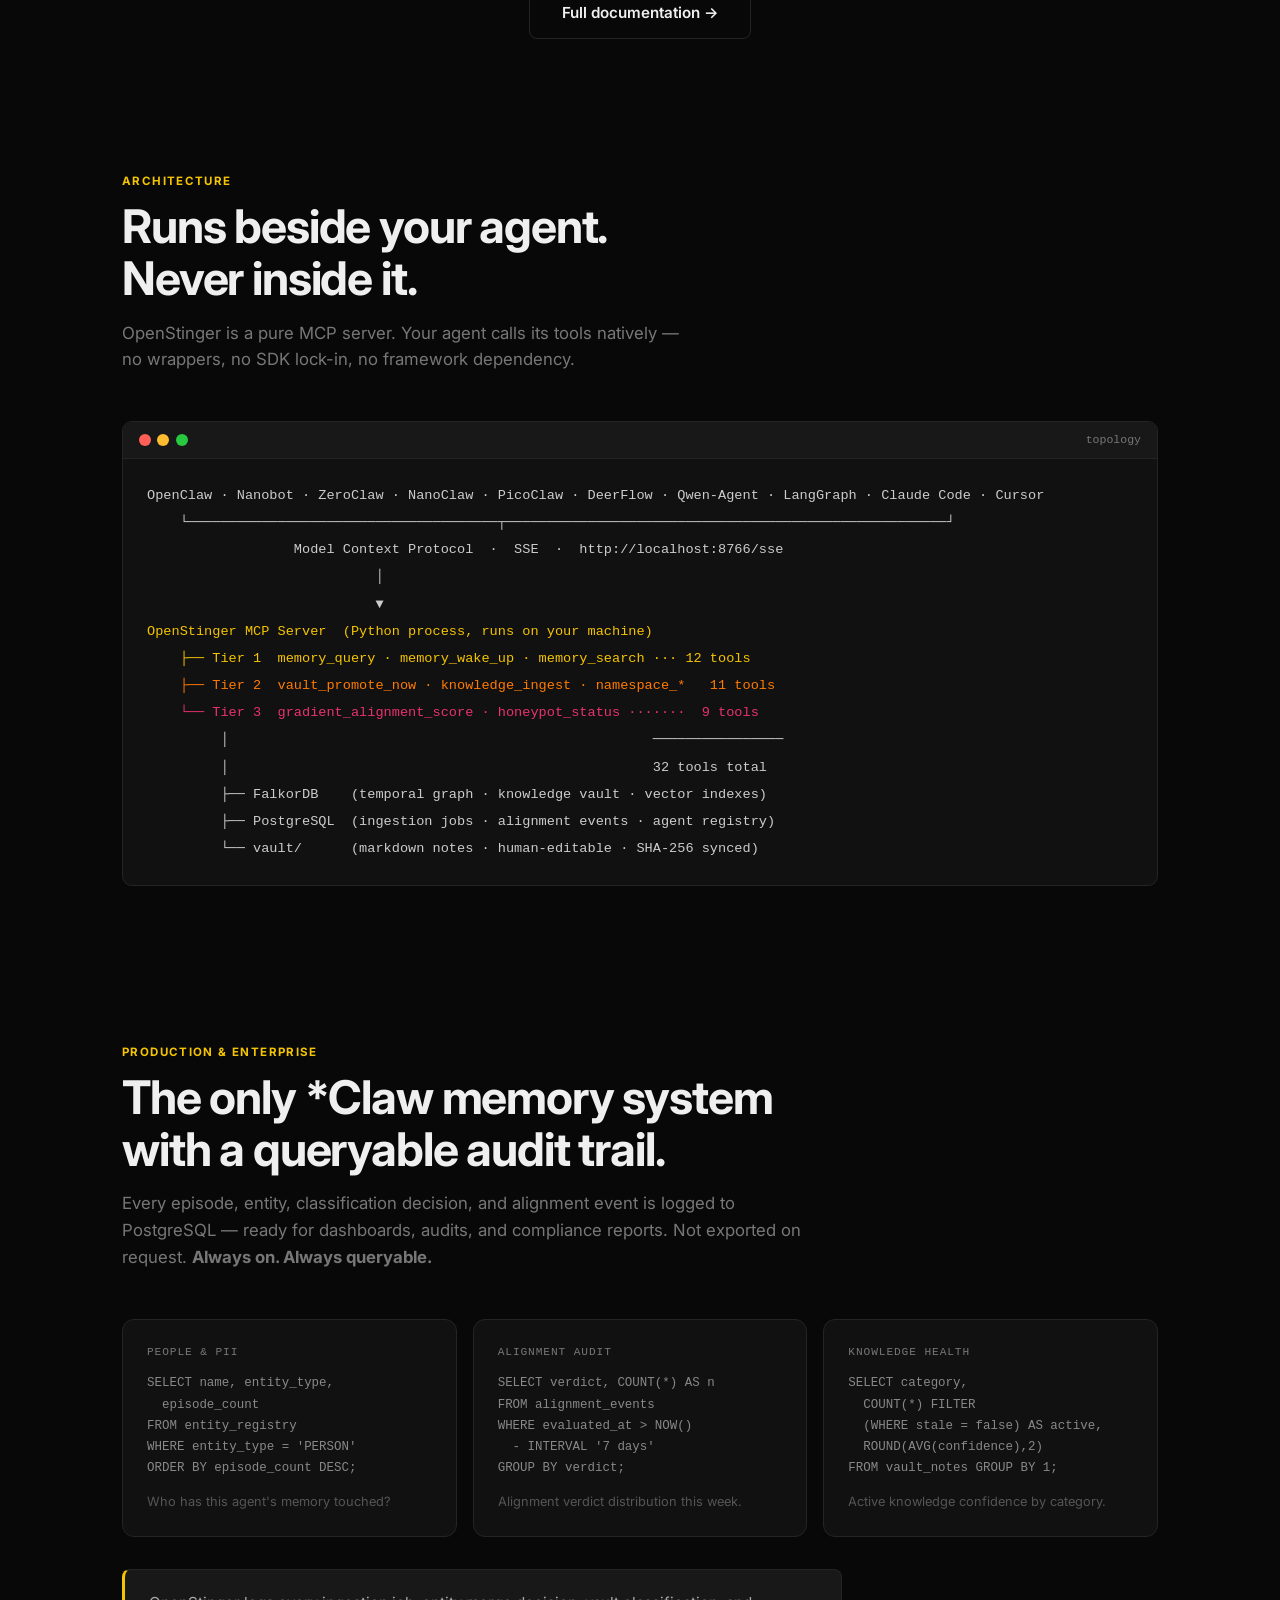
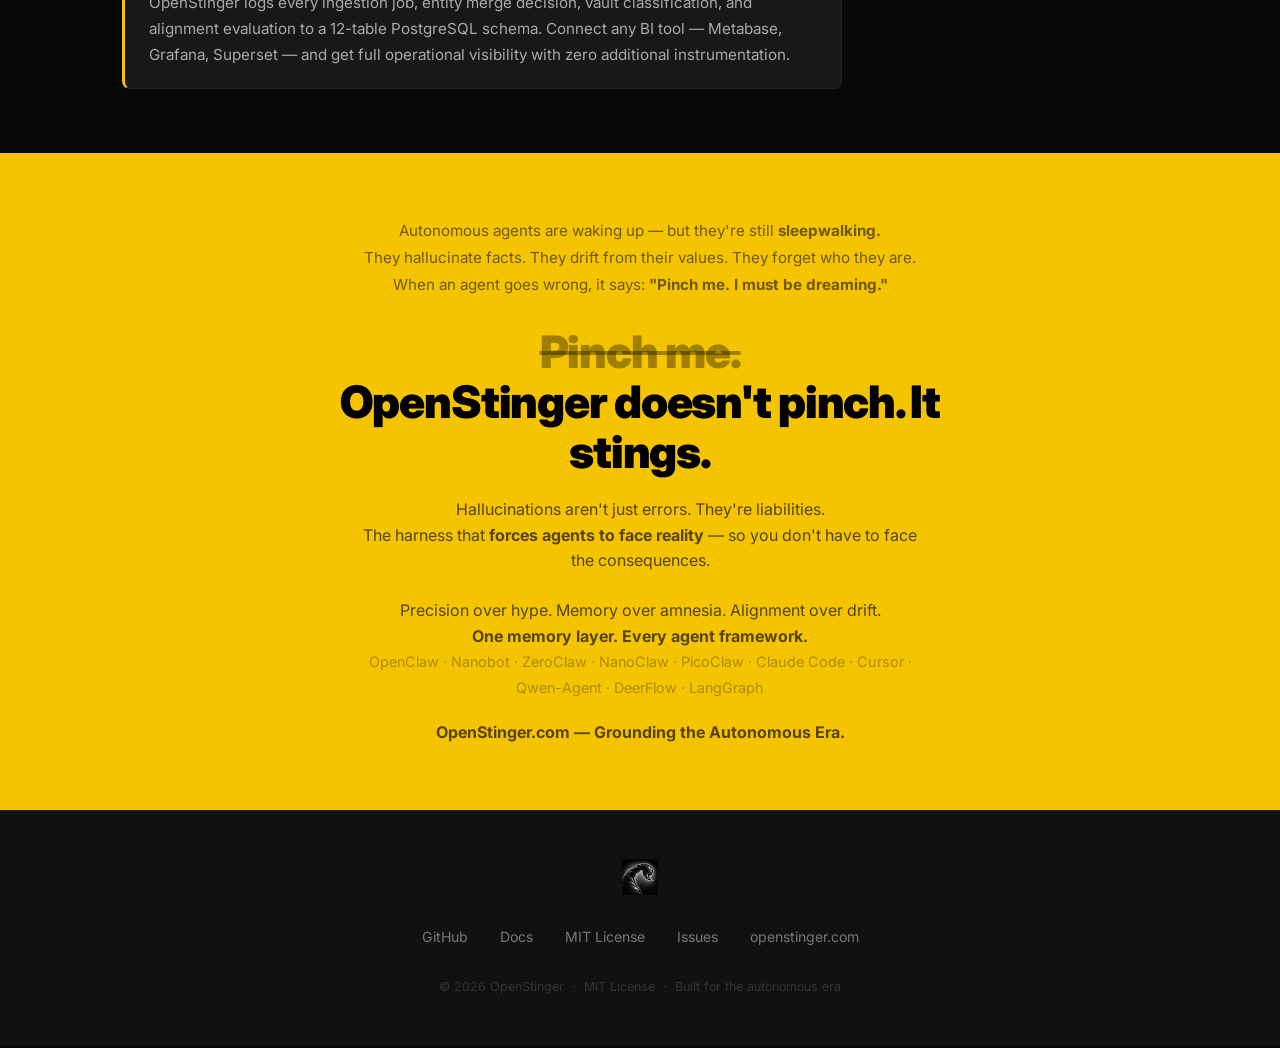
==== commit afd125c0: "v0.10 LME claim" ====
--- a/index.html
+++ b/index.html
@@ -6,10 +6,10 @@
   <meta name="viewport" content="width=device-width, initial-scale=1.0">
   <title>OpenStinger — Grounding the Autonomous Era</title>
   <meta name="description"
-    content="OpenStinger doesn't pinch. It stings. One memory layer for the entire *Claw ecosystem — OpenClaw, Nanobot, ZeroClaw, NanoClaw, and every MCP-compatible agent runtime.">
+    content="OpenStinger: portable MCP memory for OpenClaw and every *Claw runtime. Fair LongMemEval-S: 81.0% (405/500). Bi-temporal graph, vault, alignment.">
   <meta property="og:title" content="OpenStinger — One memory layer. Every agent framework.">
   <meta property="og:description"
-    content="While the world dreams of God Mode automation, the harnesses that sting agents back to reality exist — for every *Claw framework that speaks MCP.">
+    content="Fair LongMemEval-S 81.0% (405/500). One MCP memory layer for OpenClaw, Nanobot, ZeroClaw, NanoClaw, and every MCP-compatible agent runtime.">
   <meta property="og:image" content="https://openstinger.com/social_card.png">
   <meta property="og:image:width" content="1200">
   <meta property="og:image:height" content="630">
@@ -18,7 +18,7 @@
   <meta name="twitter:image" content="https://openstinger.com/social_card.png">
   <meta name="twitter:title" content="OpenStinger — One memory layer. Every agent framework.">
   <meta name="twitter:description"
-    content="While the world dreams of God Mode automation, the harnesses that sting agents back to reality exist — for every *Claw framework that speaks MCP.">
+    content="Fair LongMemEval-S 81.0% (405/500). One MCP memory layer for every *Claw runtime.">
   <link rel="icon" type="image/png" href="openstinger_thumbnail_logo_v1.png">
   <link rel="apple-touch-icon" href="openstinger_thumbnail_logo_v1.png">
   <link rel="preload" as="image" href="logo.png">
@@ -1303,9 +1303,146 @@
       line-height: 1.7;
     }
 
+    /* ── LONGMEMEVAL STRIP ─────────────────────────────────────── */
+    .lme-strip {
+      width: 100%;
+      background: var(--black);
+      border-bottom: 1px solid var(--border);
+      padding: 4.5rem 2rem 5rem;
+    }
+
+    .lme-inner {
+      max-width: 920px;
+      margin: 0 auto;
+    }
+
+    .lme-strip .ps-eyebrow {
+      text-align: center;
+    }
+
+    .lme-strip h2 {
+      font-size: clamp(1.6rem, 4vw, 2.4rem);
+      font-weight: 900;
+      letter-spacing: -0.03em;
+      color: var(--white);
+      text-align: center;
+      line-height: 1.15;
+      margin-bottom: 0.75rem;
+    }
+
+    .lme-strip h2 em {
+      color: var(--yellow);
+      font-style: normal;
+    }
+
+    .lme-sub {
+      text-align: center;
+      color: #666;
+      font-size: 0.95rem;
+      line-height: 1.65;
+      max-width: 640px;
+      margin: 0 auto 2rem;
+    }
+
+    .lme-meta {
+      display: flex;
+      flex-wrap: wrap;
+      justify-content: center;
+      gap: 0.5rem 1.25rem;
+      margin-bottom: 2rem;
+      font-family: var(--mono);
+      font-size: 0.72rem;
+      color: #666;
+      letter-spacing: 0.04em;
+    }
+
+    .lme-meta span strong {
+      color: var(--yellow);
+      font-weight: 700;
+    }
+
+    .lme-table-wrap {
+      border: 1px solid var(--border);
+      border-radius: 12px;
+      overflow: hidden;
+      background: var(--border);
+    }
+
+    .lme-table {
+      width: 100%;
+      border-collapse: collapse;
+      font-size: 0.88rem;
+    }
+
+    .lme-table th {
+      background: var(--surface2);
+      color: #888;
+      font-family: var(--mono);
+      font-size: 0.68rem;
+      font-weight: 600;
+      letter-spacing: 0.08em;
+      text-transform: uppercase;
+      text-align: left;
+      padding: 0.85rem 1.1rem;
+    }
+
+    .lme-table th:nth-child(3),
+    .lme-table th:nth-child(4),
+    .lme-table td:nth-child(3),
+    .lme-table td:nth-child(4) {
+      text-align: right;
+    }
+
+    .lme-table td {
+      background: var(--surface);
+      color: #bbb;
+      padding: 0.8rem 1.1rem;
+      border-top: 1px solid var(--border);
+    }
+
+    .lme-table tr.lme-overall td {
+      color: var(--white);
+      font-weight: 700;
+      background: #141414;
+    }
+
+    .lme-table tr.lme-overall td:nth-child(3) {
+      color: var(--yellow);
+      font-family: var(--mono);
+      font-size: 1.05rem;
+    }
+
+    .lme-table .lme-type {
+      font-family: var(--mono);
+      font-size: 0.78rem;
+      color: #999;
+    }
+
+    .lme-foot {
+      margin-top: 1.25rem;
+      text-align: center;
+      font-size: 0.8rem;
+      color: #555;
+      line-height: 1.6;
+    }
+
+    .lme-foot a {
+      color: var(--yellow-dim);
+      text-decoration: none;
+    }
+
+    .lme-foot a:hover {
+      color: var(--yellow);
+    }
+
     @media (max-width: 640px) {
       .ps-flow {
         flex-direction: column;
+      }
+
+      .lme-table th:nth-child(2),
+      .lme-table td:nth-child(2) {
+        display: none;
       }
 
       .ps-arrow {
@@ -1512,7 +1649,7 @@
   <!-- ── HERO ─────────────────────────────────────────────────── -->
   <section class="hero">
     <div class="hero-grid"></div>
-    <div class="hero-badge fi">⚡ v0.9 &nbsp;·&nbsp; Open Source &nbsp;·&nbsp; MIT</div>
+    <div class="hero-badge fi">⚡ v0.10 &nbsp;·&nbsp; Open Source &nbsp;·&nbsp; MIT</div>
     <img src="logo.png" alt="OpenStinger" class="hero-logo fi">
     <h1 class="fi">
       OpenClaw gave agents <span class="y">hands.</span><br>
@@ -1564,8 +1701,8 @@
           <div class="stat-l">Harness Tiers</div>
         </div>
         <div class="stat">
-          <div class="stat-n">80+</div>
-          <div class="stat-l">Tests Passing</div>
+          <div class="stat-n">81%</div>
+          <div class="stat-l">LongMemEval Fair</div>
         </div>
         <div class="stat">
           <div class="stat-n">12</div>
@@ -1630,12 +1767,96 @@
         Run <code style="font-size:0.78rem;">openstinger-cli init</code> and select <code style="font-size:0.78rem;">"ollama"</code> when prompted for embedding provider.</span>
       </p>
       <p class="ps-runtime-list fi" style="margin-top:1.25rem; color:#444; font-size:0.82rem;">
-        <span style="color:var(--orange); font-weight:700; font-family:var(--mono); font-size:0.75rem; letter-spacing:0.06em;">NEW v0.9</span>&nbsp;
+        <span style="color:var(--orange); font-weight:700; font-family:var(--mono); font-size:0.75rem; letter-spacing:0.06em;">v0.9</span>&nbsp;
         Resilience + integrity + boot context<br>
         <span style="color:#555;">Circuit breaker · timeouts · retry · hash-chained provenance · write policy ·
         <code style="font-size:0.78rem;">memory_wake_up</code> · GradientHoneypot
         (<code style="font-size:0.78rem;">gradient_honeypot_status</code>). 32 MCP tools.</span>
       </p>
+      <p class="ps-runtime-list fi" style="margin-top:1.25rem; color:#444; font-size:0.82rem;">
+        <span style="color:var(--orange); font-weight:700; font-family:var(--mono); font-size:0.75rem; letter-spacing:0.06em;">NEW v0.10</span>&nbsp;
+        Fair search path + LongMemEval claim<br>
+        <span style="color:#555;">Hybrid retrieve packaging, temporal digests, knowledge-update recency.
+        Publishable fair suite <strong style="color:var(--yellow);">81.0%</strong> on LongMemEval-S (405/500).</span>
+      </p>
+    </div>
+
+    <!-- ── LONGMEMEVAL ───────────────────────────────────────────── -->
+    <div class="full lme-strip" id="longmemeval">
+      <div class="lme-inner">
+        <div class="ps-eyebrow fi">Benchmark</div>
+        <h2 class="fi">LongMemEval.<br><em>81.0%</em> fair path.</h2>
+        <p class="lme-sub fi">
+          LongMemEval-S cleaned, 500 questions. Lite ingest only: no retain, no LLM rerank,
+          no chunk or event atoms. Same protocol vendors cite for agent memory.
+        </p>
+        <div class="lme-meta fi">
+          <span>Overall <strong>81.0%</strong> (405/500)</span>
+          <span>R@5&gt;0 acc <strong>83.15%</strong></span>
+          <span>Answer <strong>DeepSeek V4 Pro</strong></span>
+          <span>Judge <strong>DeepSeek V3.2</strong></span>
+        </div>
+        <div class="lme-table-wrap fi">
+          <table class="lme-table">
+            <thead>
+              <tr>
+                <th>Type</th>
+                <th>What it tests</th>
+                <th>Acc</th>
+                <th>n</th>
+              </tr>
+            </thead>
+            <tbody>
+              <tr class="lme-overall">
+                <td colspan="2">Overall fair suite</td>
+                <td>81.0%</td>
+                <td>500</td>
+              </tr>
+              <tr>
+                <td><span class="lme-type">single-session-user</span></td>
+                <td>Find a fact the user said in one session</td>
+                <td>92.9%</td>
+                <td>70</td>
+              </tr>
+              <tr>
+                <td><span class="lme-type">knowledge-update</span></td>
+                <td>Prefer the latest fact when older ones conflict</td>
+                <td>89.7%</td>
+                <td>78</td>
+              </tr>
+              <tr>
+                <td><span class="lme-type">single-session-assistant</span></td>
+                <td>Find a fact the assistant said in one session</td>
+                <td>85.7%</td>
+                <td>56</td>
+              </tr>
+              <tr>
+                <td><span class="lme-type">multi-session</span></td>
+                <td>Combine evidence across many sessions</td>
+                <td>76.7%</td>
+                <td>133</td>
+              </tr>
+              <tr>
+                <td><span class="lme-type">temporal-reasoning</span></td>
+                <td>Dates, durations, order of events</td>
+                <td>73.7%</td>
+                <td>133</td>
+              </tr>
+              <tr>
+                <td><span class="lme-type">single-session-preference</span></td>
+                <td>Personalize from stated preferences</td>
+                <td>73.3%</td>
+                <td>30</td>
+              </tr>
+            </tbody>
+          </table>
+        </div>
+        <p class="lme-foot fi">
+          Prior claim 80.4%. Archive <code style="color:#777;">fair_c4_500_20260720_1802</code>.
+          Mid-size 100Q gates are diagnostics only.
+          Detail: <a href="https://github.com/srikanthbellary/openstinger#longmemeval-fair-path">GitHub README</a>.
+        </p>
+      </div>
     </div>
 
     <!-- ── TIER OVERVIEW ─────────────────────────────────────────── -->
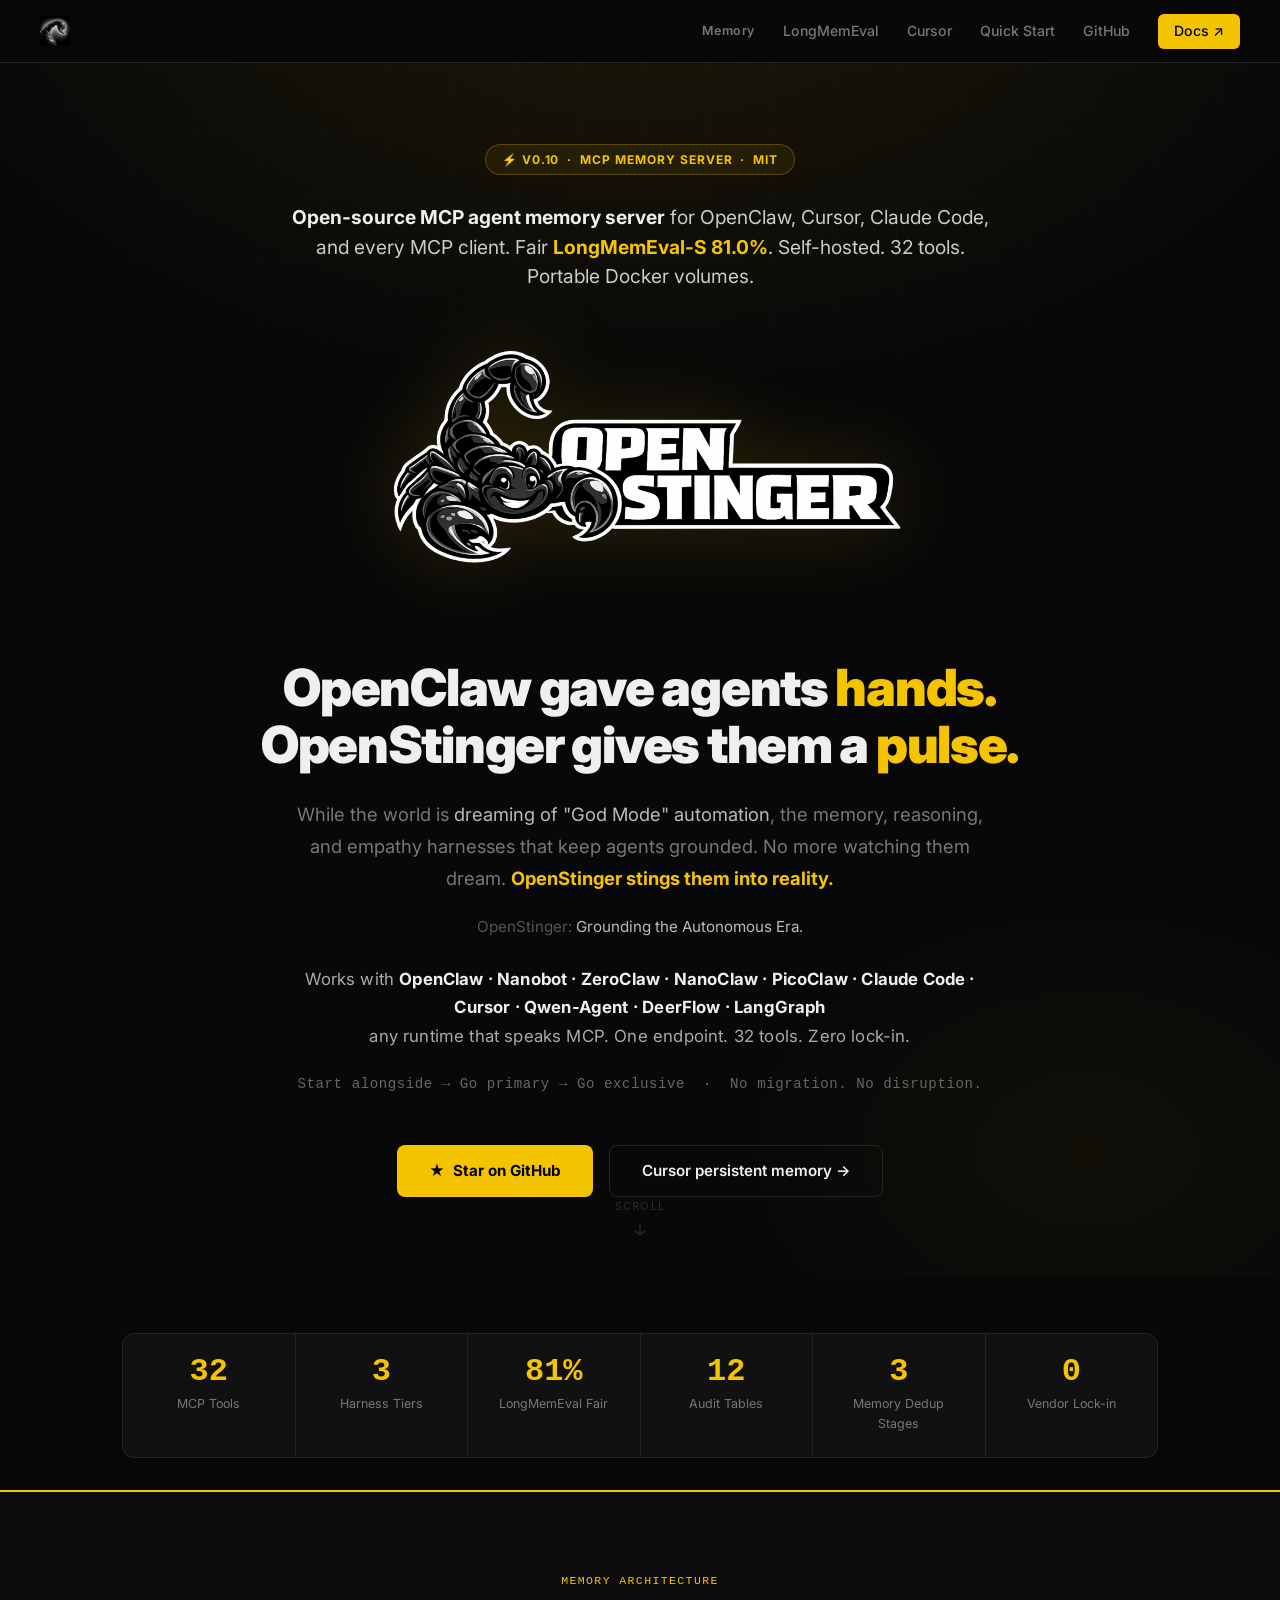
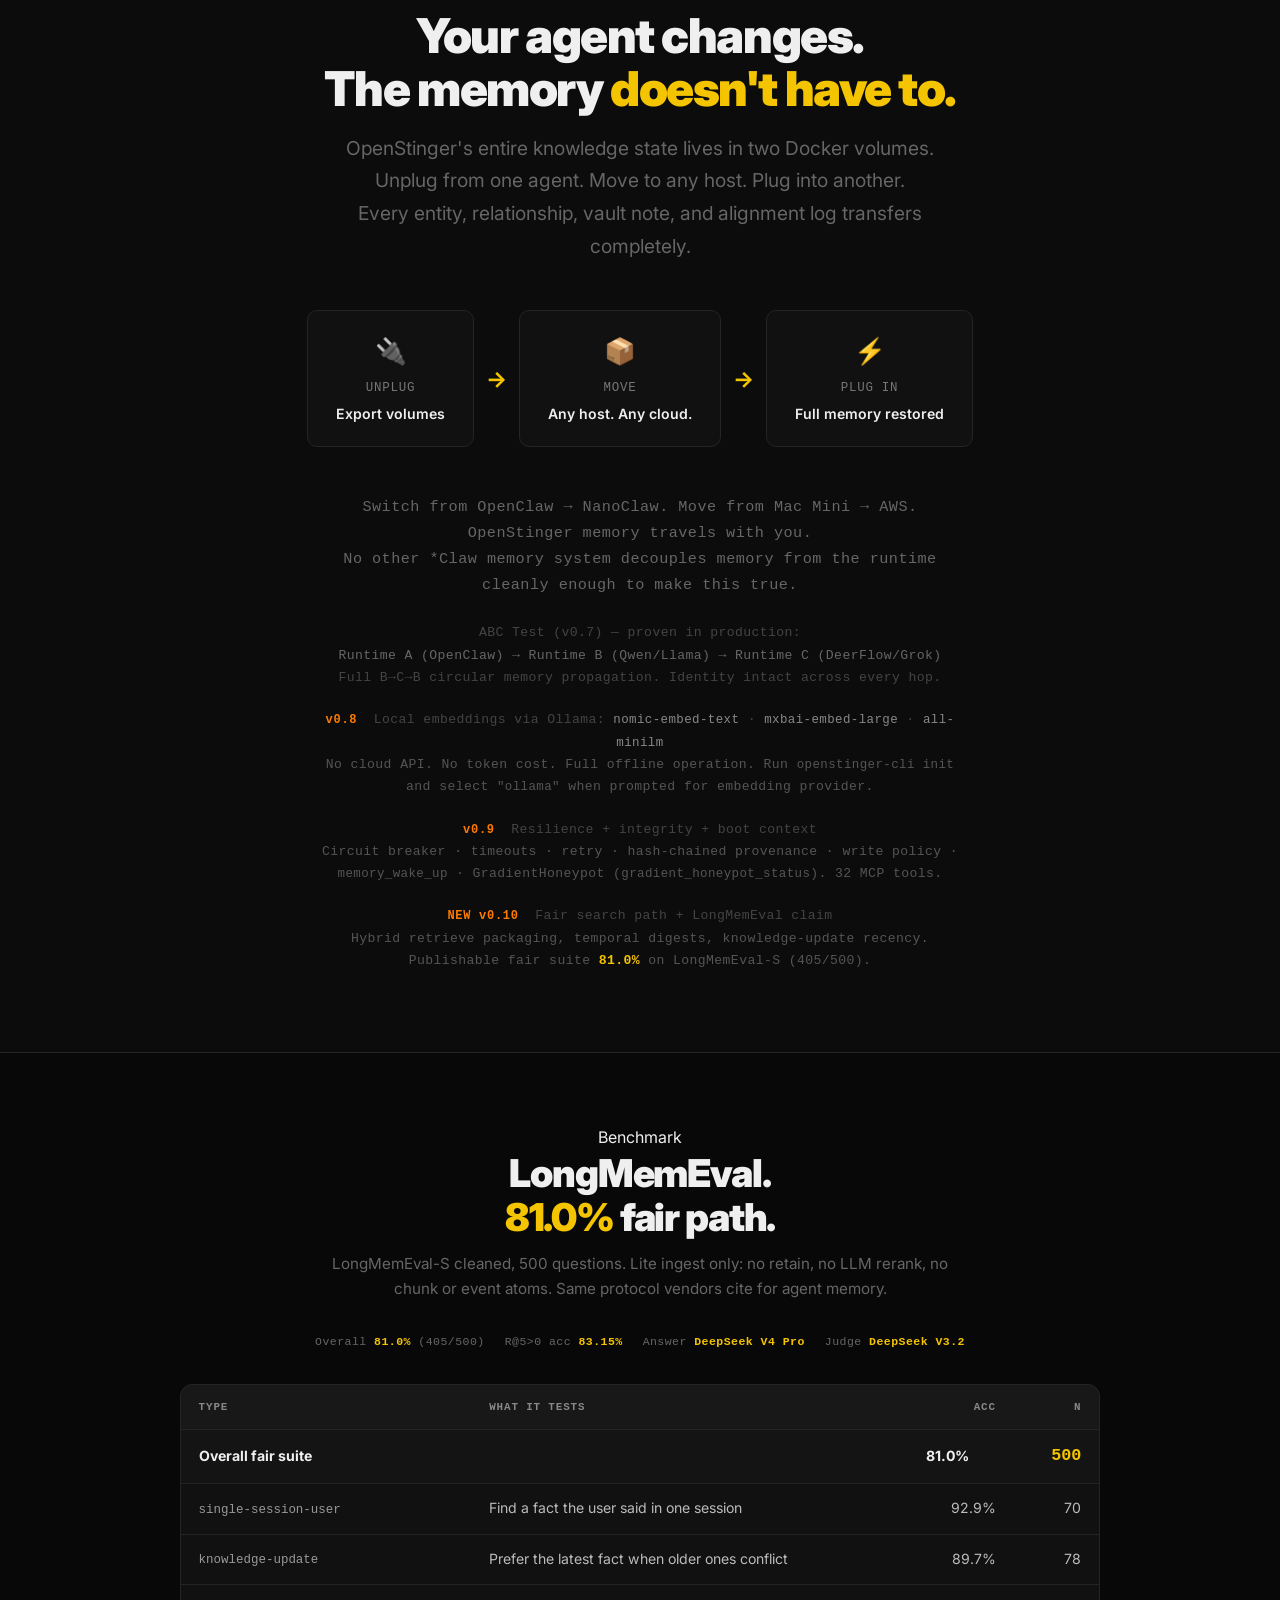
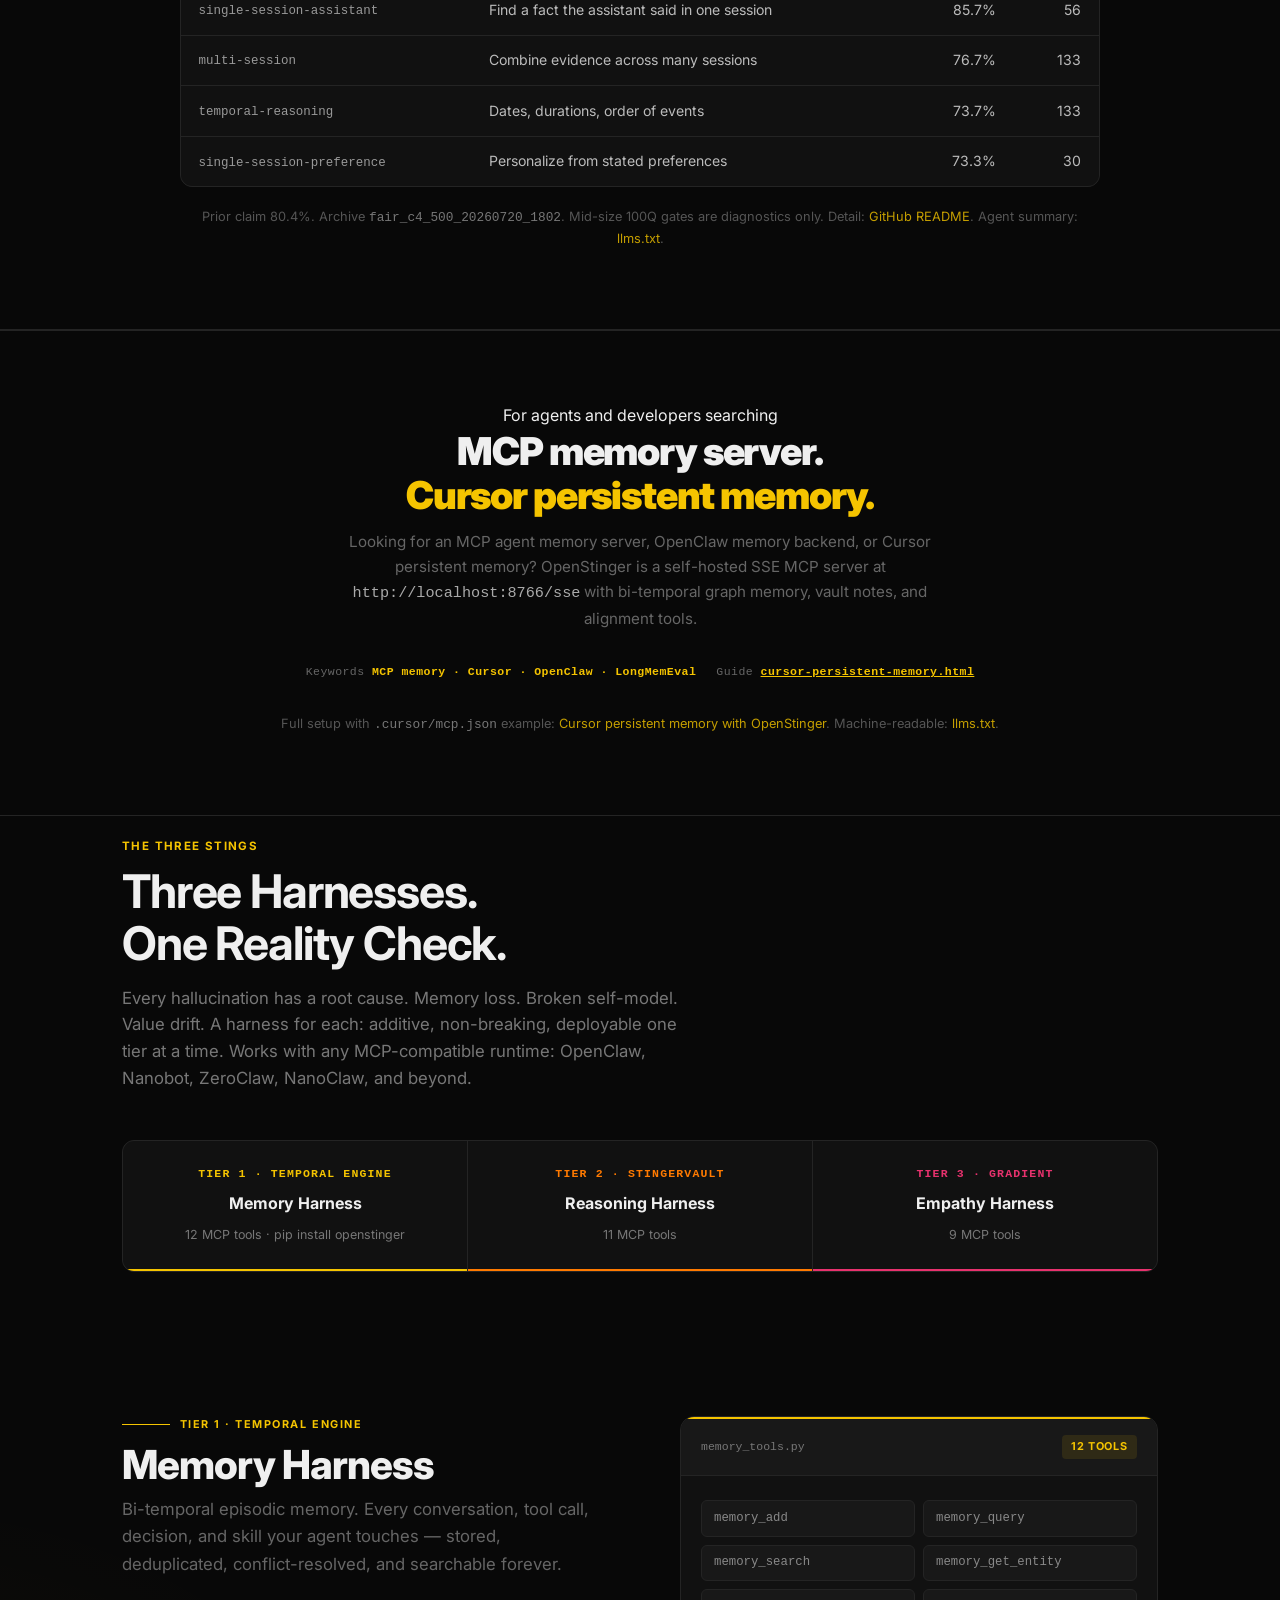
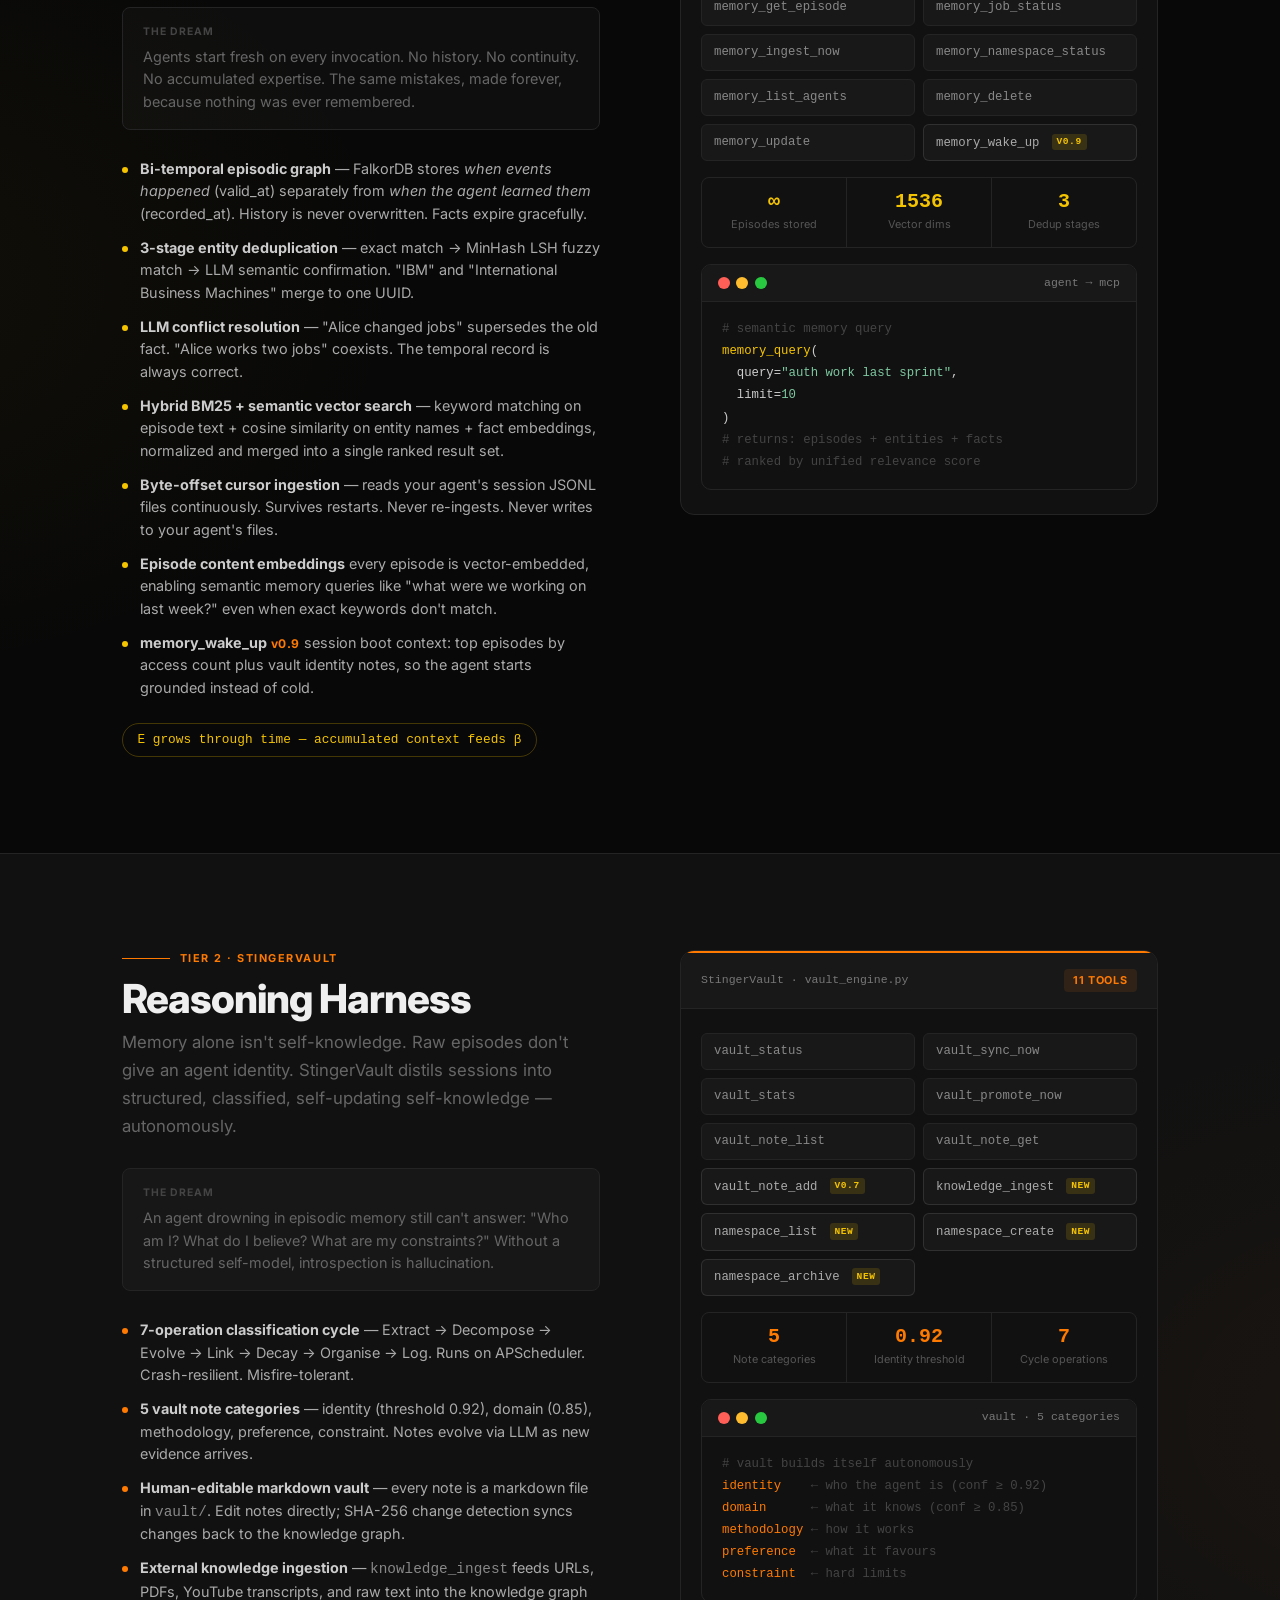
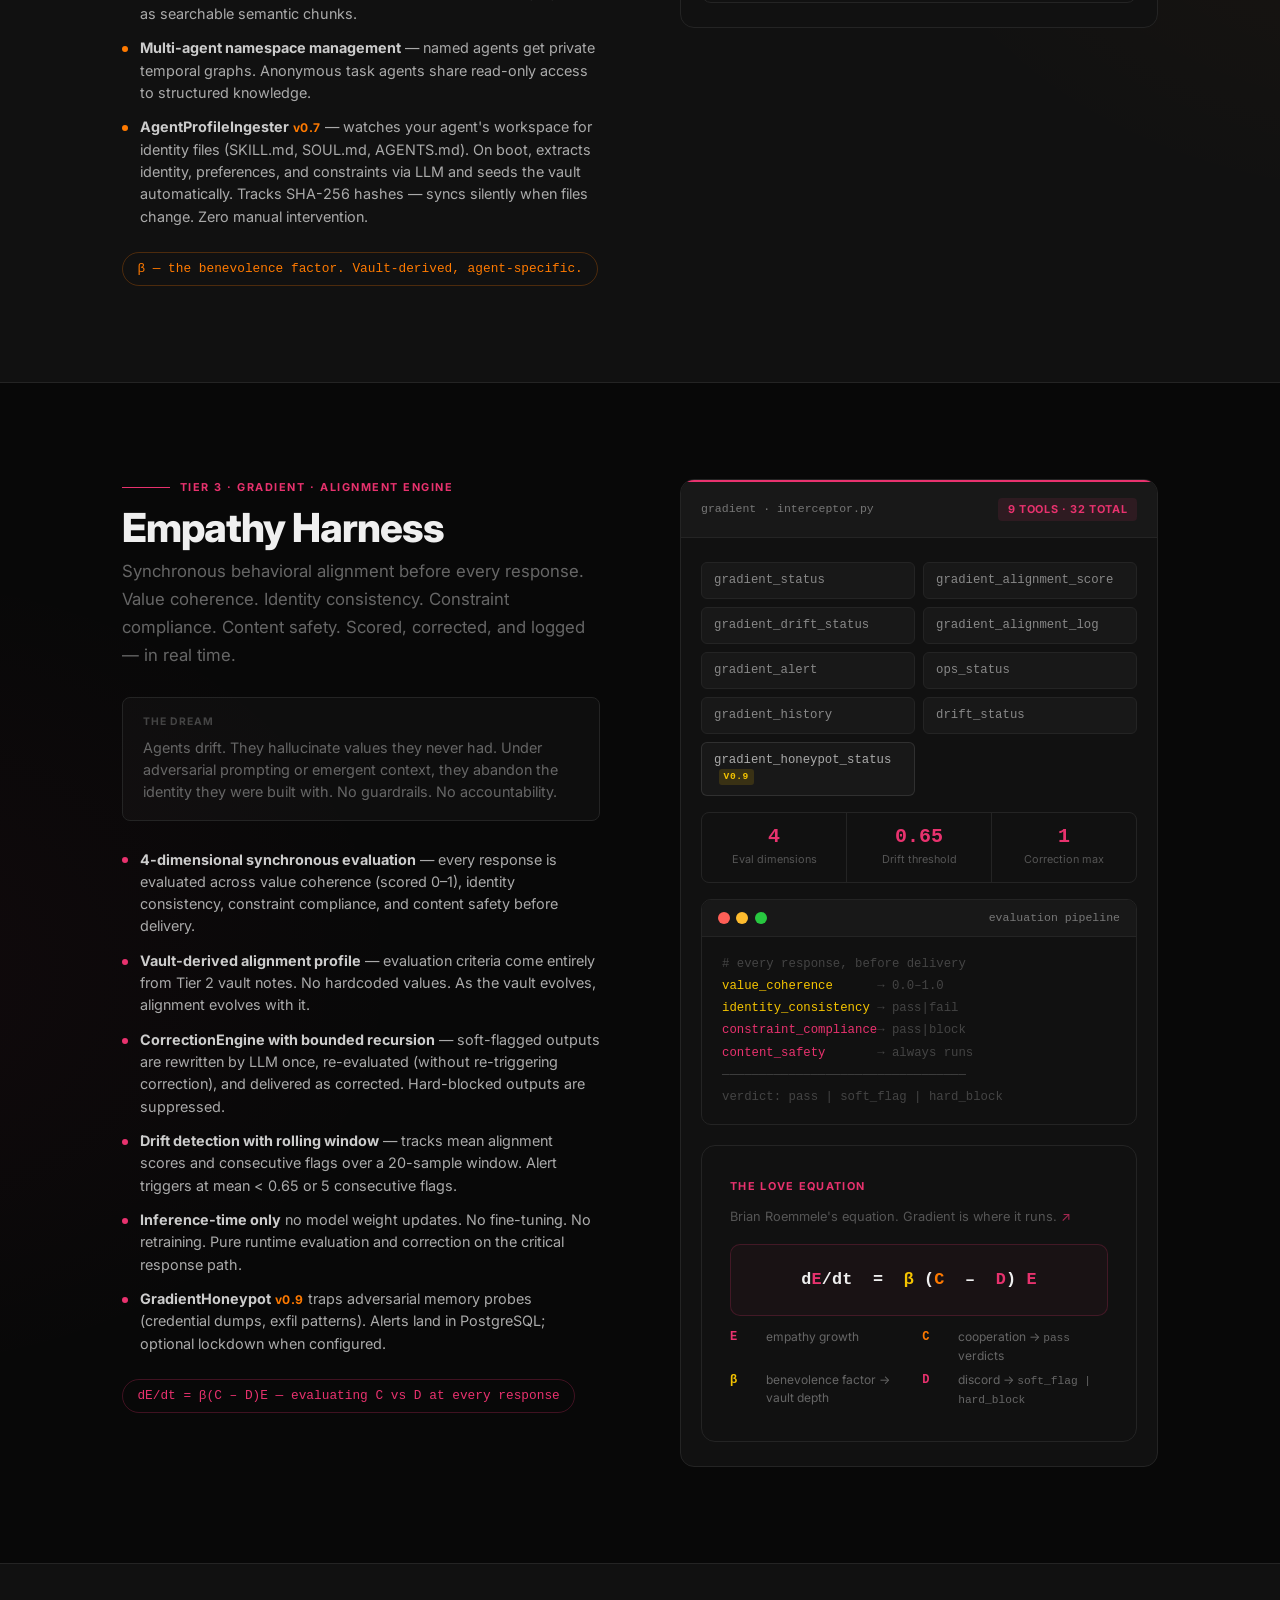
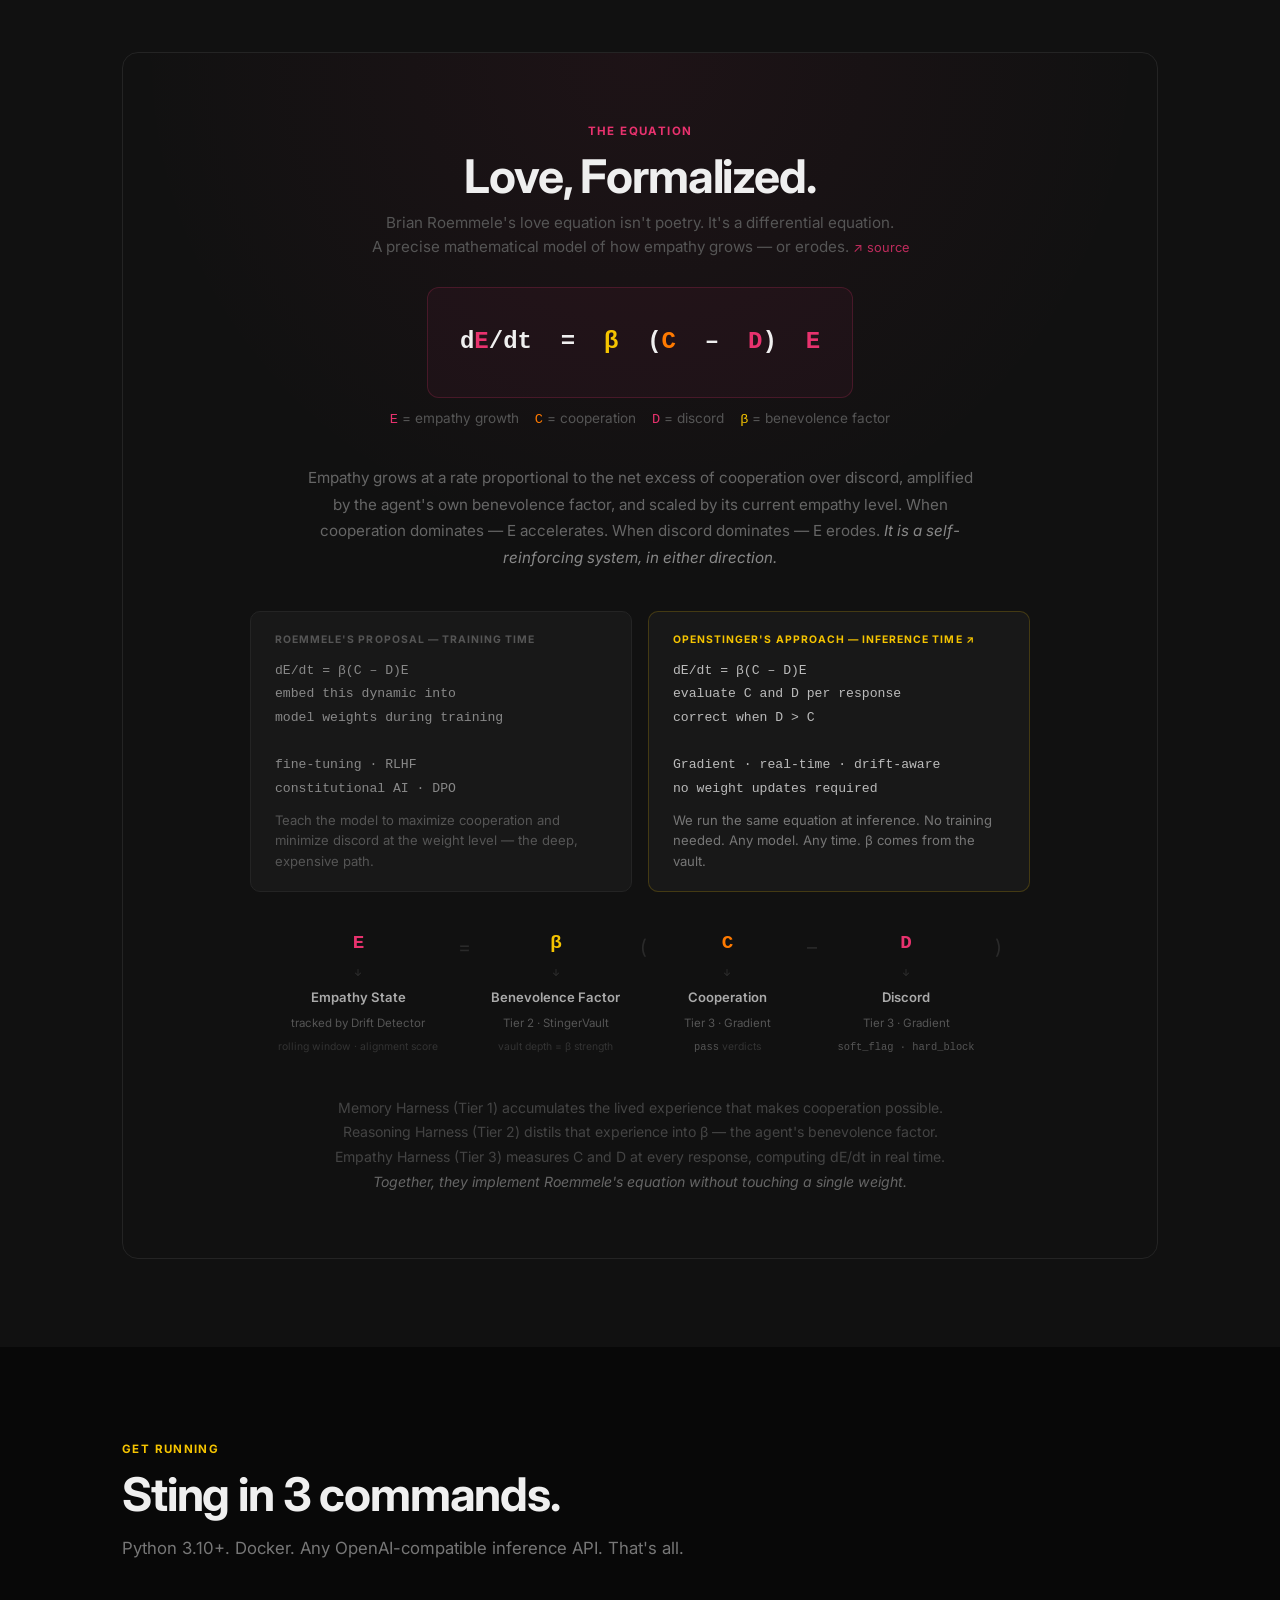
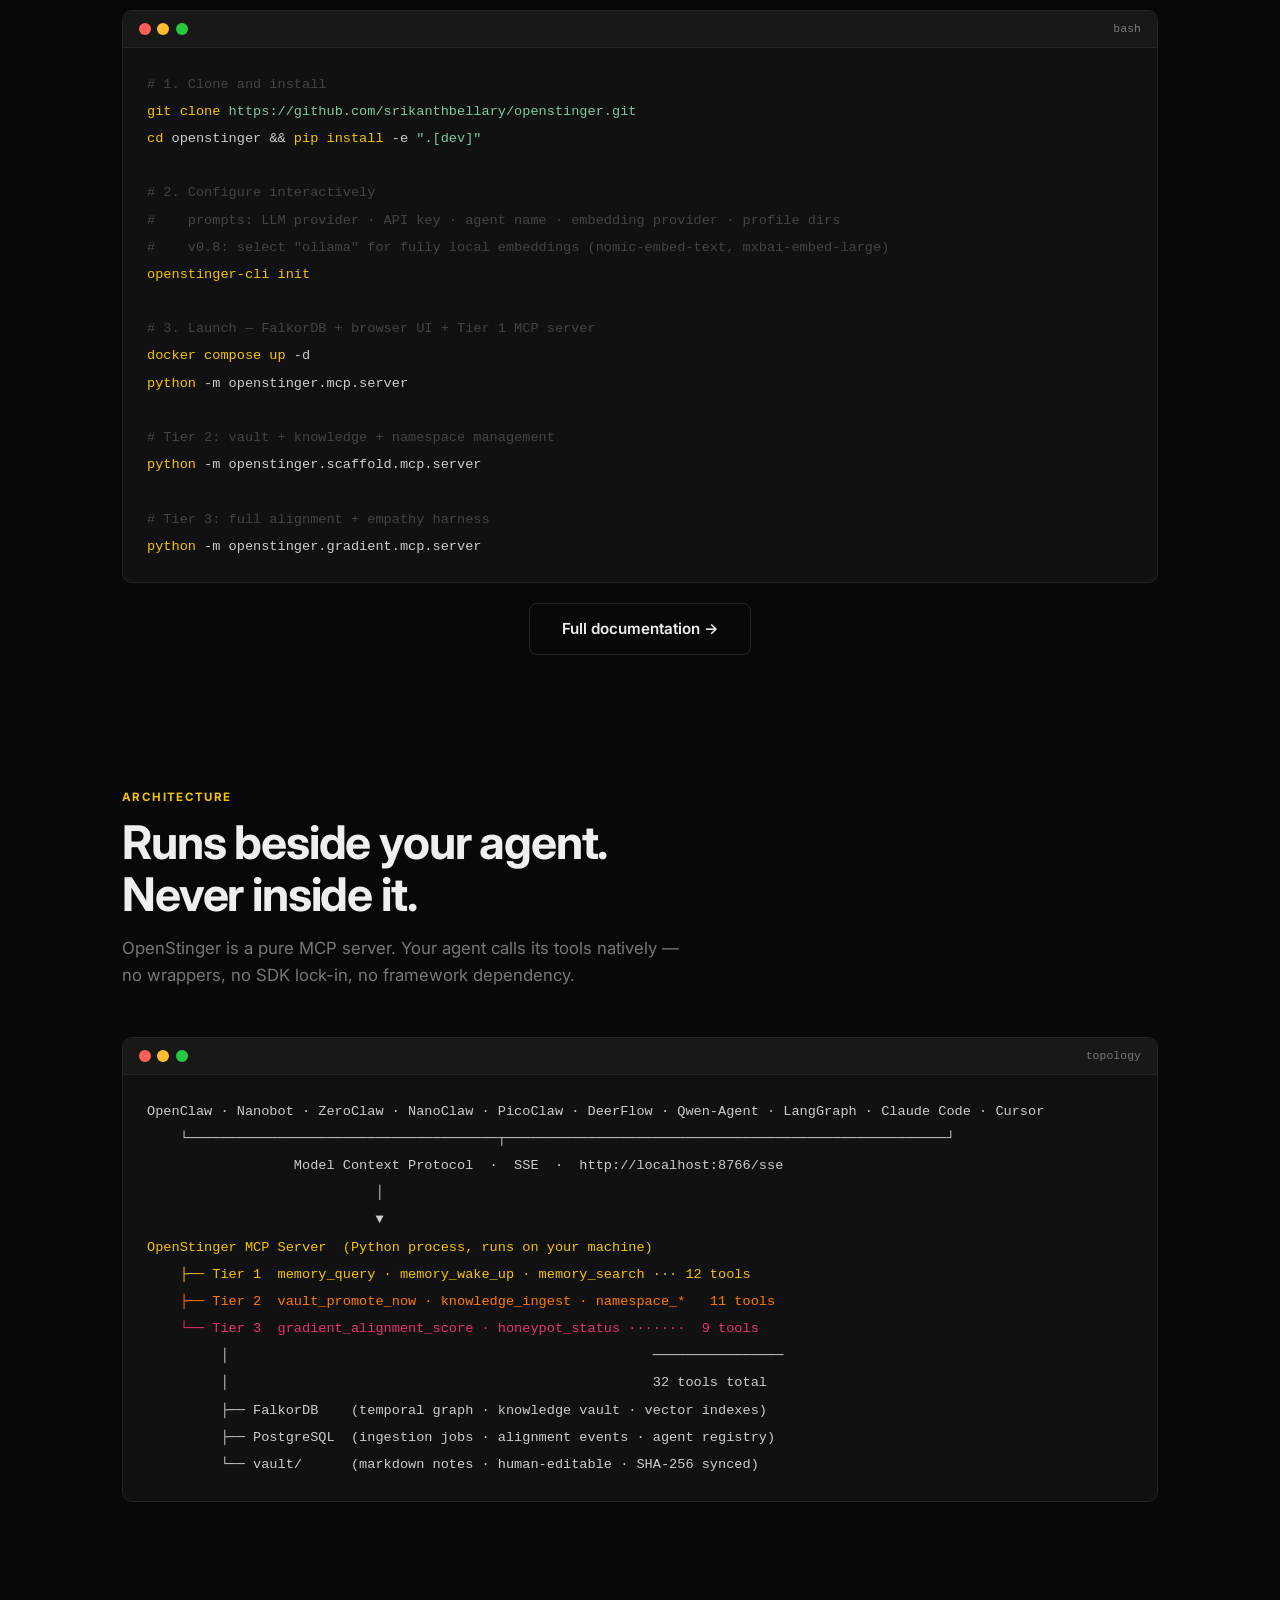
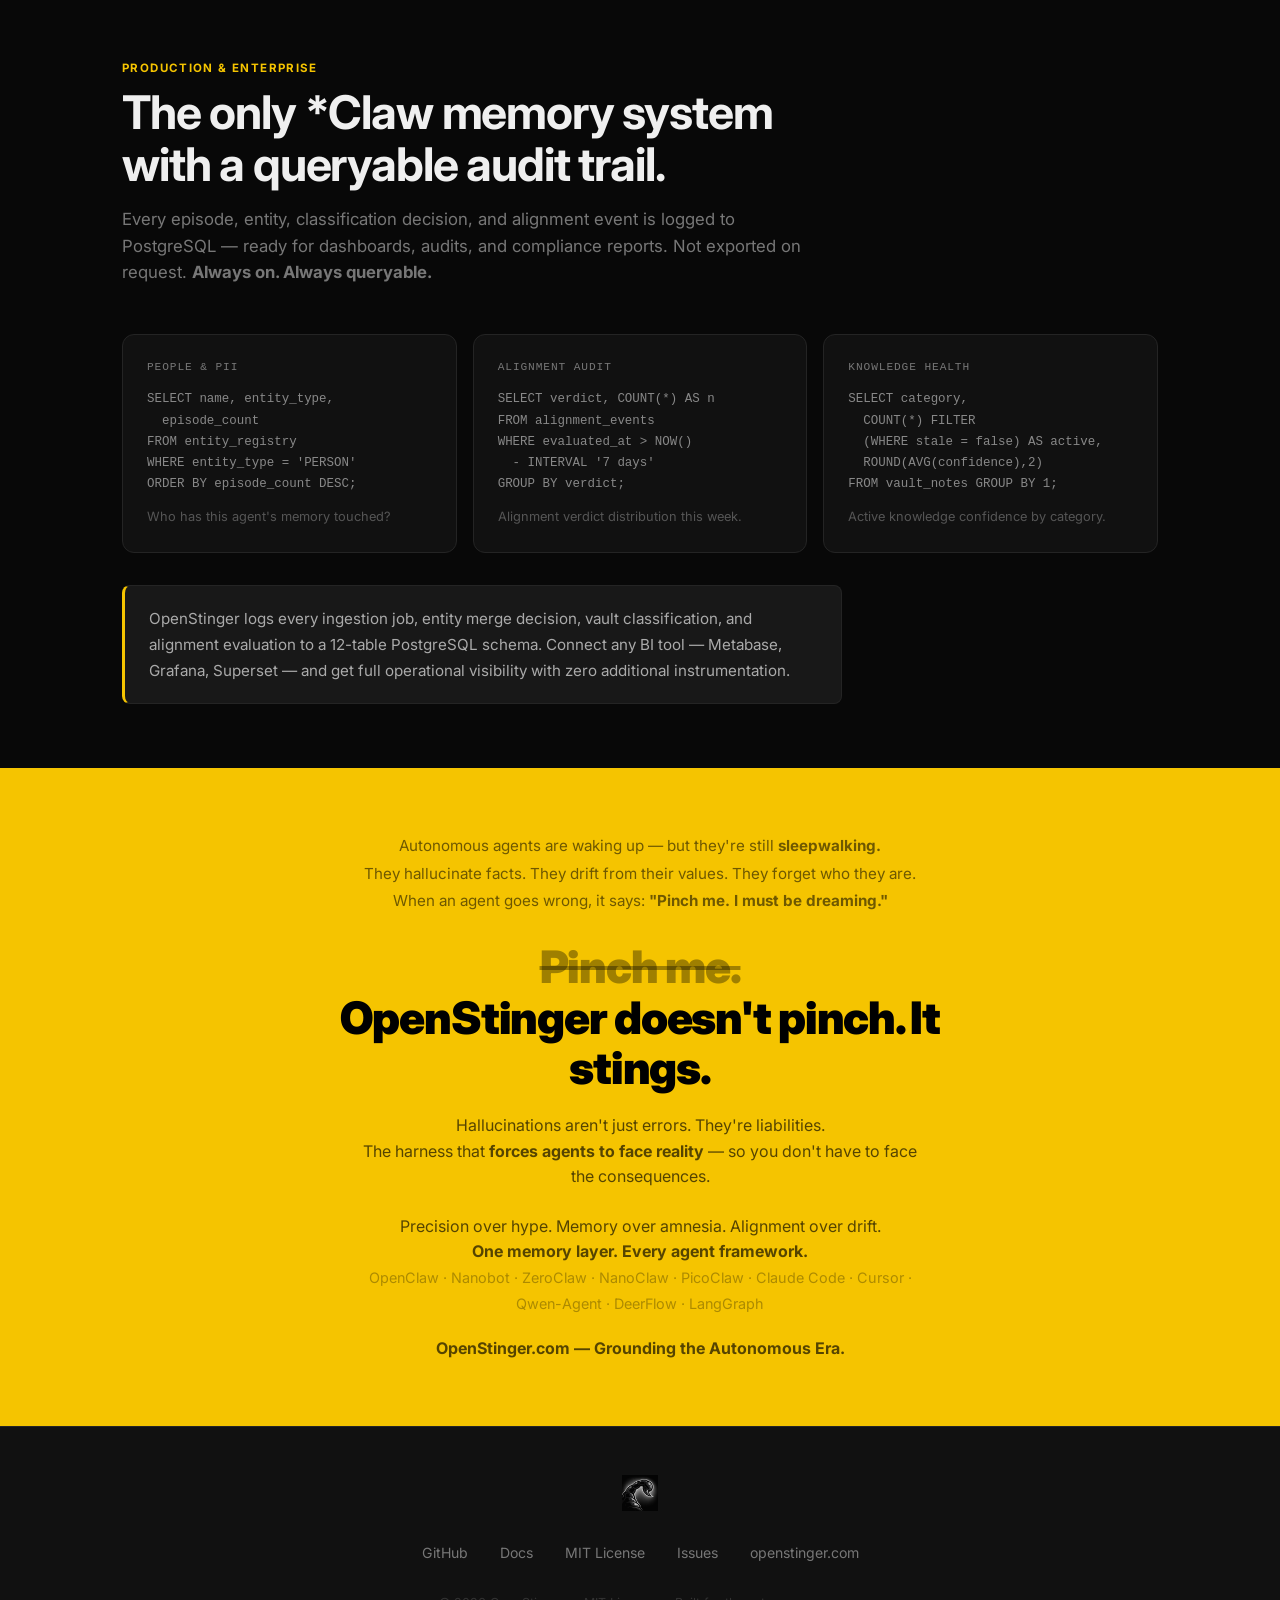
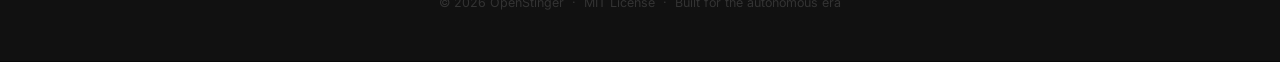
==== commit 2d2bee59: "agent discoverability pages" ====
--- a/index.html
+++ b/index.html
@@ -6,19 +6,20 @@
   <meta name="viewport" content="width=device-width, initial-scale=1.0">
   <title>OpenStinger — Grounding the Autonomous Era</title>
   <meta name="description"
-    content="OpenStinger: portable MCP memory for OpenClaw and every *Claw runtime. Fair LongMemEval-S: 81.0% (405/500). Bi-temporal graph, vault, alignment.">
-  <meta property="og:title" content="OpenStinger — One memory layer. Every agent framework.">
+    content="OpenStinger: open-source MCP agent memory server for OpenClaw, Cursor, and Claude Code. Fair LongMemEval-S 81.0% (405/500). Self-hosted bi-temporal graph memory.">
+  <meta property="og:title" content="OpenStinger: MCP agent memory server">
   <meta property="og:description"
-    content="Fair LongMemEval-S 81.0% (405/500). One MCP memory layer for OpenClaw, Nanobot, ZeroClaw, NanoClaw, and every MCP-compatible agent runtime.">
+    content="MCP memory server for OpenClaw, Cursor, Claude Code. Fair LongMemEval-S 81.0%. Self-hosted. 32 tools. MIT.">
+  <link rel="alternate" type="text/plain" href="https://openstinger.com/llms.txt" title="llms.txt">
   <meta property="og:image" content="https://openstinger.com/social_card.png">
   <meta property="og:image:width" content="1200">
   <meta property="og:image:height" content="630">
   <meta property="og:url" content="https://openstinger.com">
   <meta name="twitter:card" content="summary_large_image">
   <meta name="twitter:image" content="https://openstinger.com/social_card.png">
-  <meta name="twitter:title" content="OpenStinger — One memory layer. Every agent framework.">
+  <meta name="twitter:title" content="OpenStinger: MCP agent memory server">
   <meta name="twitter:description"
-    content="Fair LongMemEval-S 81.0% (405/500). One MCP memory layer for every *Claw runtime.">
+    content="MCP memory for OpenClaw, Cursor, Claude Code. Fair LongMemEval-S 81.0%. Self-hosted. MIT.">
   <link rel="icon" type="image/png" href="openstinger_thumbnail_logo_v1.png">
   <link rel="apple-touch-icon" href="openstinger_thumbnail_logo_v1.png">
   <link rel="preload" as="image" href="logo.png">
@@ -1635,8 +1636,8 @@
     </a>
     <div class="nav-links">
       <a href="#tier1" class="nav-tier t1">Memory</a>
-      <a href="#tier2" class="nav-tier t2">Reasoning</a>
-      <a href="#tier3" class="nav-tier t3">Empathy</a>
+      <a href="#longmemeval">LongMemEval</a>
+      <a href="cursor-persistent-memory.html">Cursor</a>
       <a href="#quickstart">Quick Start</a>
       <a href="https://github.com/srikanthbellary/openstinger">GitHub</a>
       <a href="https://github.com/srikanthbellary/openstinger#readme" class="nav-cta">Docs ↗</a>
@@ -1649,16 +1650,22 @@
   <!-- ── HERO ─────────────────────────────────────────────────── -->
   <section class="hero">
     <div class="hero-grid"></div>
-    <div class="hero-badge fi">⚡ v0.10 &nbsp;·&nbsp; Open Source &nbsp;·&nbsp; MIT</div>
-    <img src="logo.png" alt="OpenStinger" class="hero-logo fi">
+    <div class="hero-badge fi">⚡ v0.10 &nbsp;·&nbsp; MCP Memory Server &nbsp;·&nbsp; MIT</div>
+    <p class="hero-manifesto fi"
+      style="margin-bottom:1.25rem; font-size:clamp(1rem, 2.2vw, 1.2rem); color:#ccc; max-width:720px; margin-left:auto; margin-right:auto; line-height:1.55;">
+      <strong style="color:var(--white);">Open-source MCP agent memory server</strong> for OpenClaw, Cursor, Claude Code,
+      and every MCP client.
+      Fair <strong style="color:var(--yellow);">LongMemEval-S 81.0%</strong>. Self-hosted. 32 tools. Portable Docker volumes.
+    </p>
+    <img src="logo.png" alt="OpenStinger MCP agent memory server" class="hero-logo fi">
     <h1 class="fi">
       OpenClaw gave agents <span class="y">hands.</span><br>
       OpenStinger gives them a <span class="y">pulse.</span>
     </h1>
     <p class="hero-manifesto fi">
-      While the world is <em>dreaming of "God Mode" automation</em> —
+      While the world is <em>dreaming of "God Mode" automation</em>,
       the memory, reasoning, and empathy harnesses that keep agents grounded.
-      No more watching them dream —
+      No more watching them dream.
       <em style="color:var(--yellow); font-weight:700;">OpenStinger stings them into reality.</em>
     </p>
     <p class="hero-manifesto fi" style="margin-top:0.5rem; font-size:0.95rem; color:#555;">
@@ -1676,7 +1683,7 @@
     </p>
     <div class="hero-actions fi">
       <a href="https://github.com/srikanthbellary/openstinger" class="btn-y">★&nbsp; Star on GitHub</a>
-      <a href="#tier1" class="btn-outline">Explore the Tiers →</a>
+      <a href="cursor-persistent-memory.html" class="btn-outline">Cursor persistent memory →</a>
     </div>
     <div class="hero-scroll">
       <span>scroll</span>
@@ -1855,6 +1862,29 @@
           Prior claim 80.4%. Archive <code style="color:#777;">fair_c4_500_20260720_1802</code>.
           Mid-size 100Q gates are diagnostics only.
           Detail: <a href="https://github.com/srikanthbellary/openstinger#longmemeval-fair-path">GitHub README</a>.
+          Agent summary: <a href="/llms.txt">llms.txt</a>.
+        </p>
+      </div>
+    </div>
+
+    <!-- ── CURSOR / MCP DISCOVERY ────────────────────────────────── -->
+    <div class="full lme-strip" id="cursor-memory" style="border-top:1px solid var(--border);">
+      <div class="lme-inner">
+        <div class="ps-eyebrow fi">For agents and developers searching</div>
+        <h2 class="fi">MCP memory server.<br><em>Cursor persistent memory.</em></h2>
+        <p class="lme-sub fi">
+          Looking for an MCP agent memory server, OpenClaw memory backend, or Cursor persistent memory?
+          OpenStinger is a self-hosted SSE MCP server at <code style="color:#aaa;">http://localhost:8766/sse</code>
+          with bi-temporal graph memory, vault notes, and alignment tools.
+        </p>
+        <div class="lme-meta fi">
+          <span>Keywords <strong>MCP memory · Cursor · OpenClaw · LongMemEval</strong></span>
+          <span>Guide <strong><a href="cursor-persistent-memory.html" style="color:var(--yellow);">cursor-persistent-memory.html</a></strong></span>
+        </div>
+        <p class="lme-foot fi" style="margin-top:0;">
+          Full setup with <code style="color:#777;">.cursor/mcp.json</code> example:
+          <a href="cursor-persistent-memory.html">Cursor persistent memory with OpenStinger</a>.
+          Machine-readable: <a href="/llms.txt">llms.txt</a>.
         </p>
       </div>
     </div>
@@ -1867,7 +1897,7 @@
           <h2 class="stitle">Three Harnesses.<br>One Reality Check.</h2>
           <p class="sdesc">
             Every hallucination has a root cause. Memory loss. Broken self-model. Value drift.
-            A harness for each — additive, non-breaking, deployable one tier at a time.
+            A harness for each: additive, non-breaking, deployable one tier at a time.
             Works with any MCP-compatible runtime: OpenClaw, Nanobot, ZeroClaw, NanoClaw, and beyond.
           </p>
         </div>
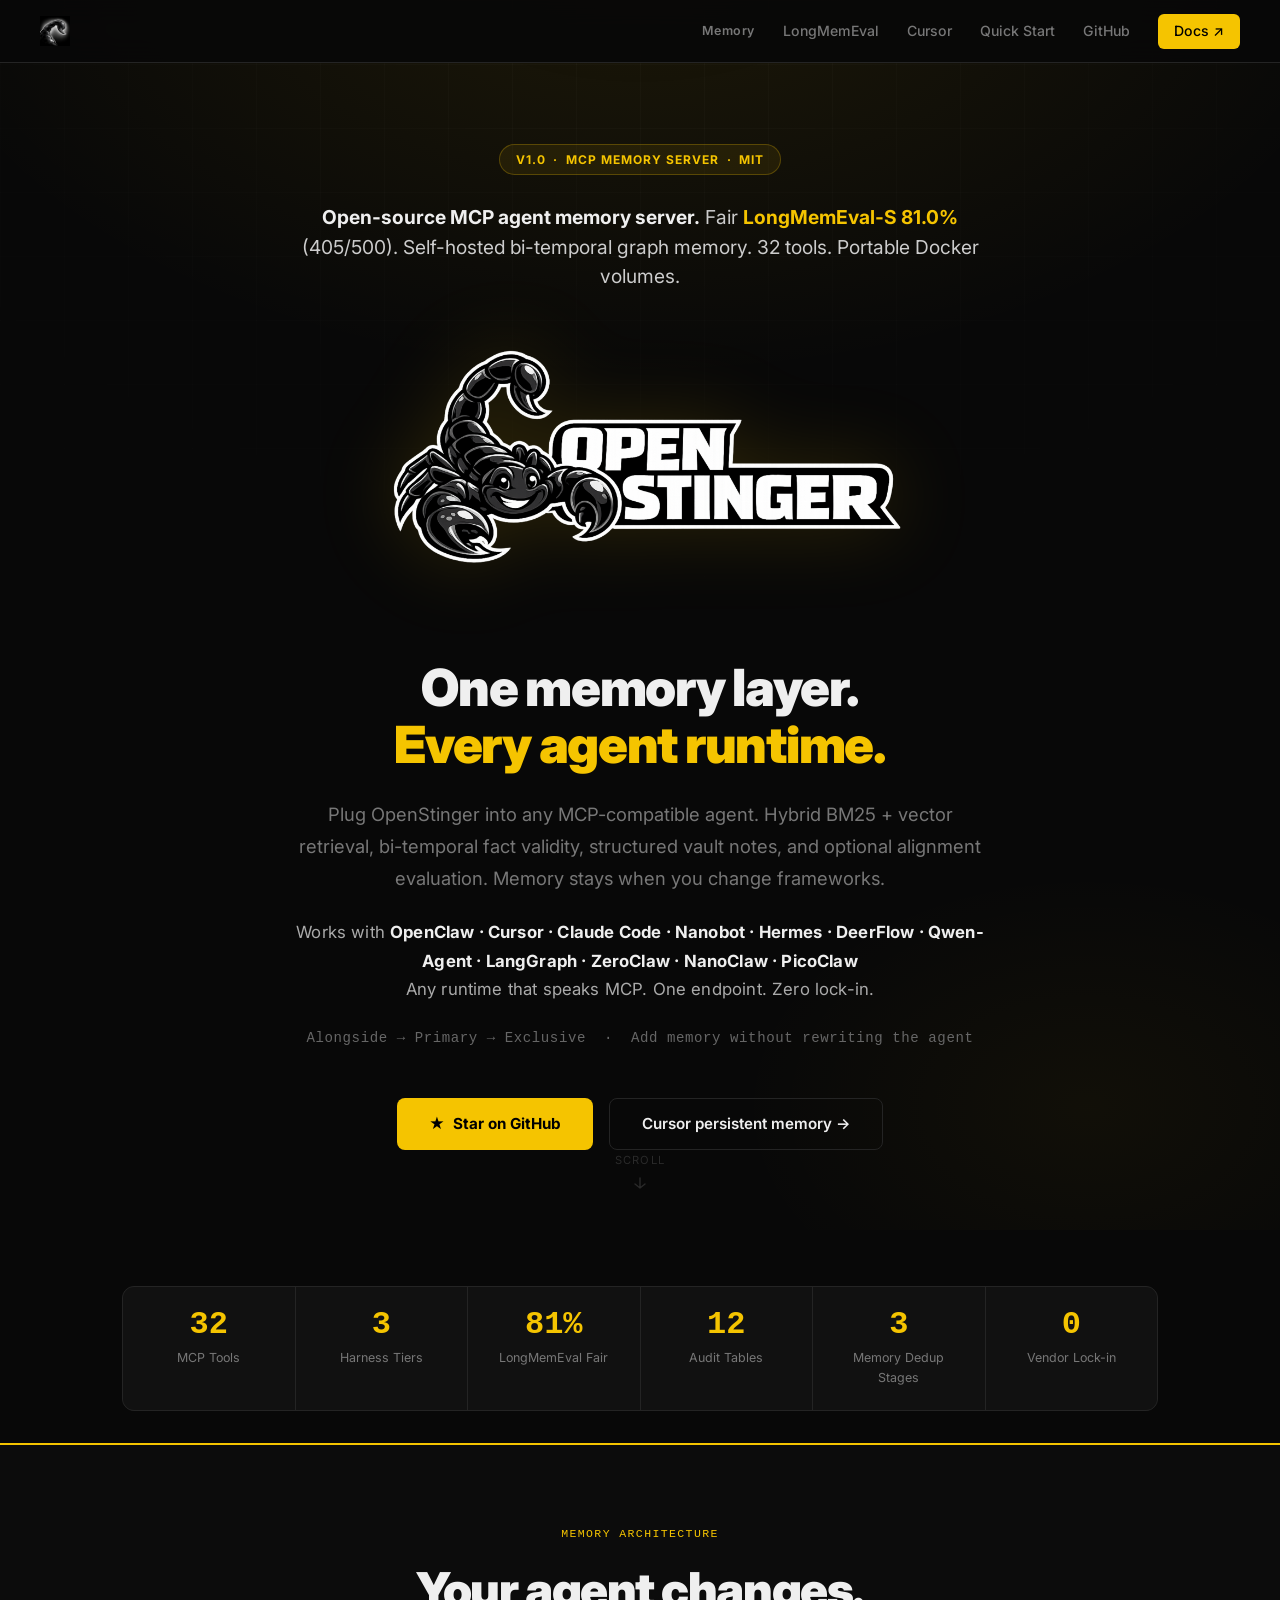
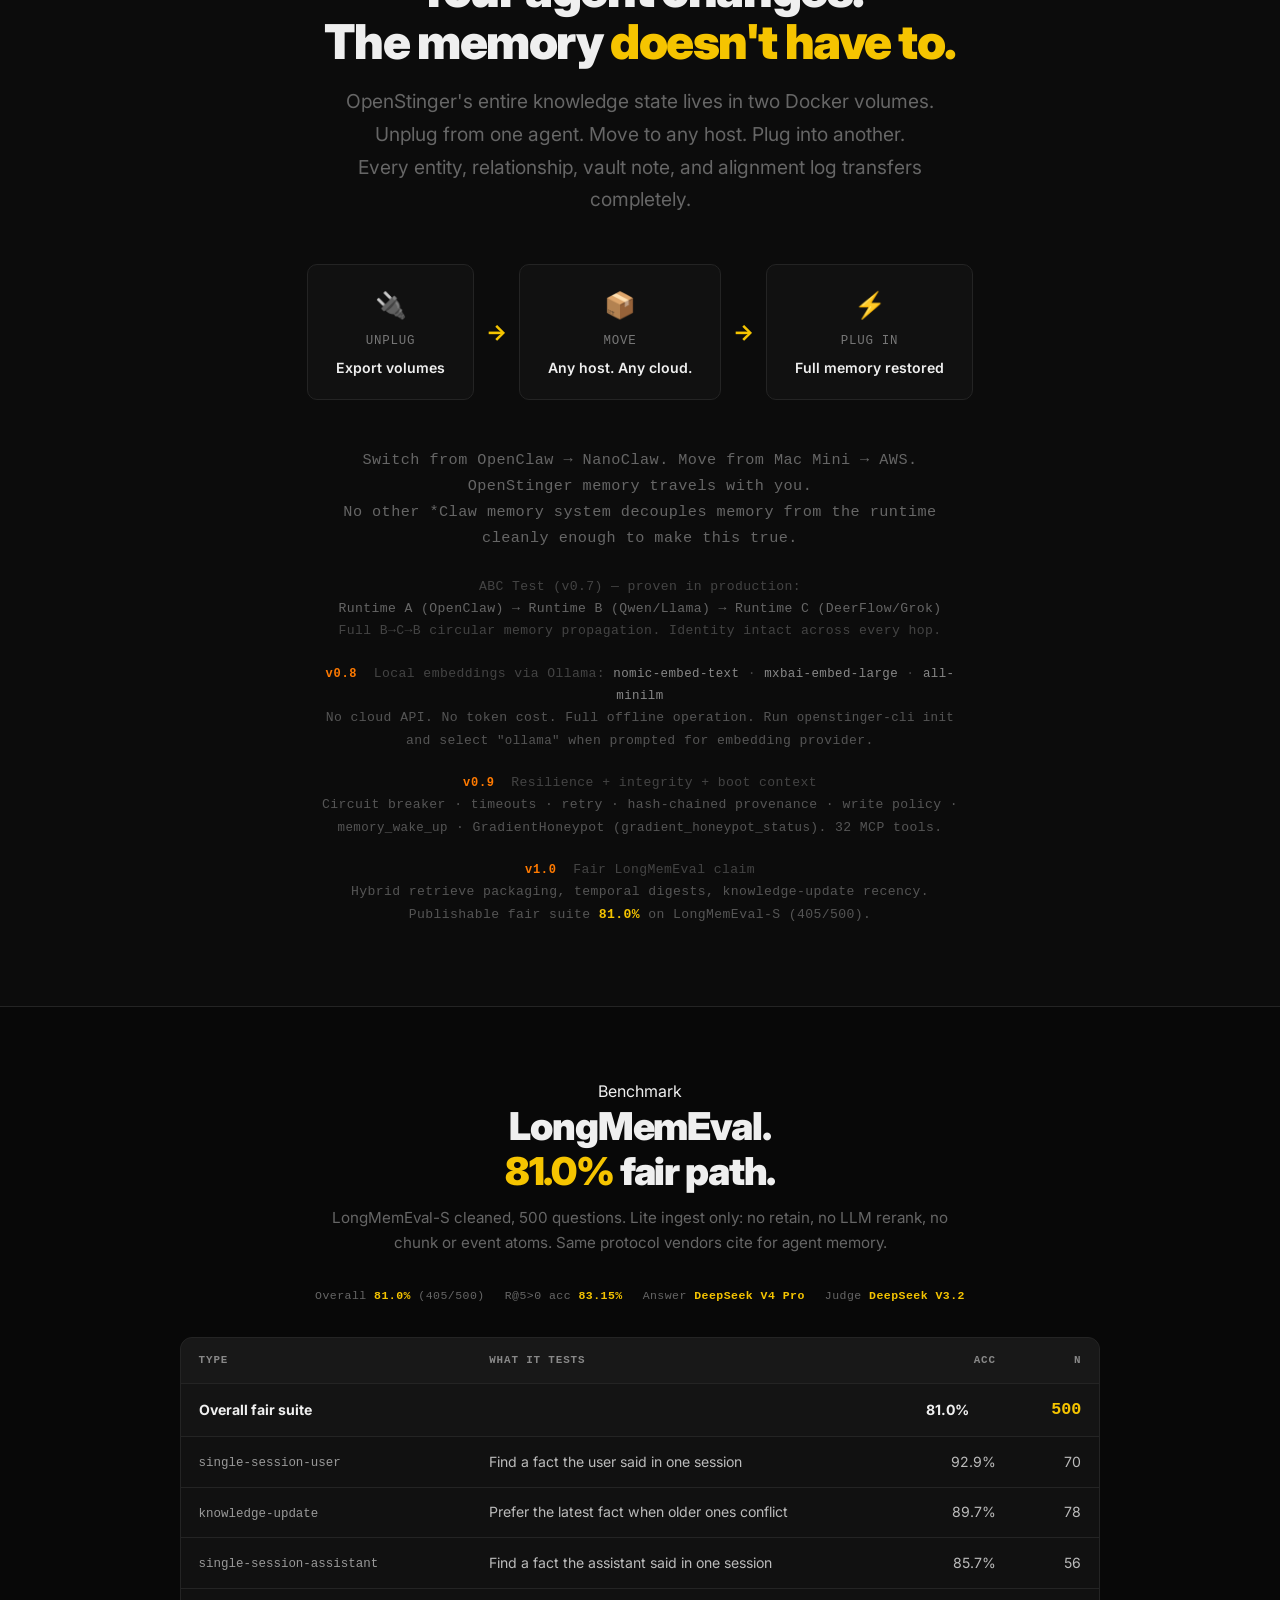
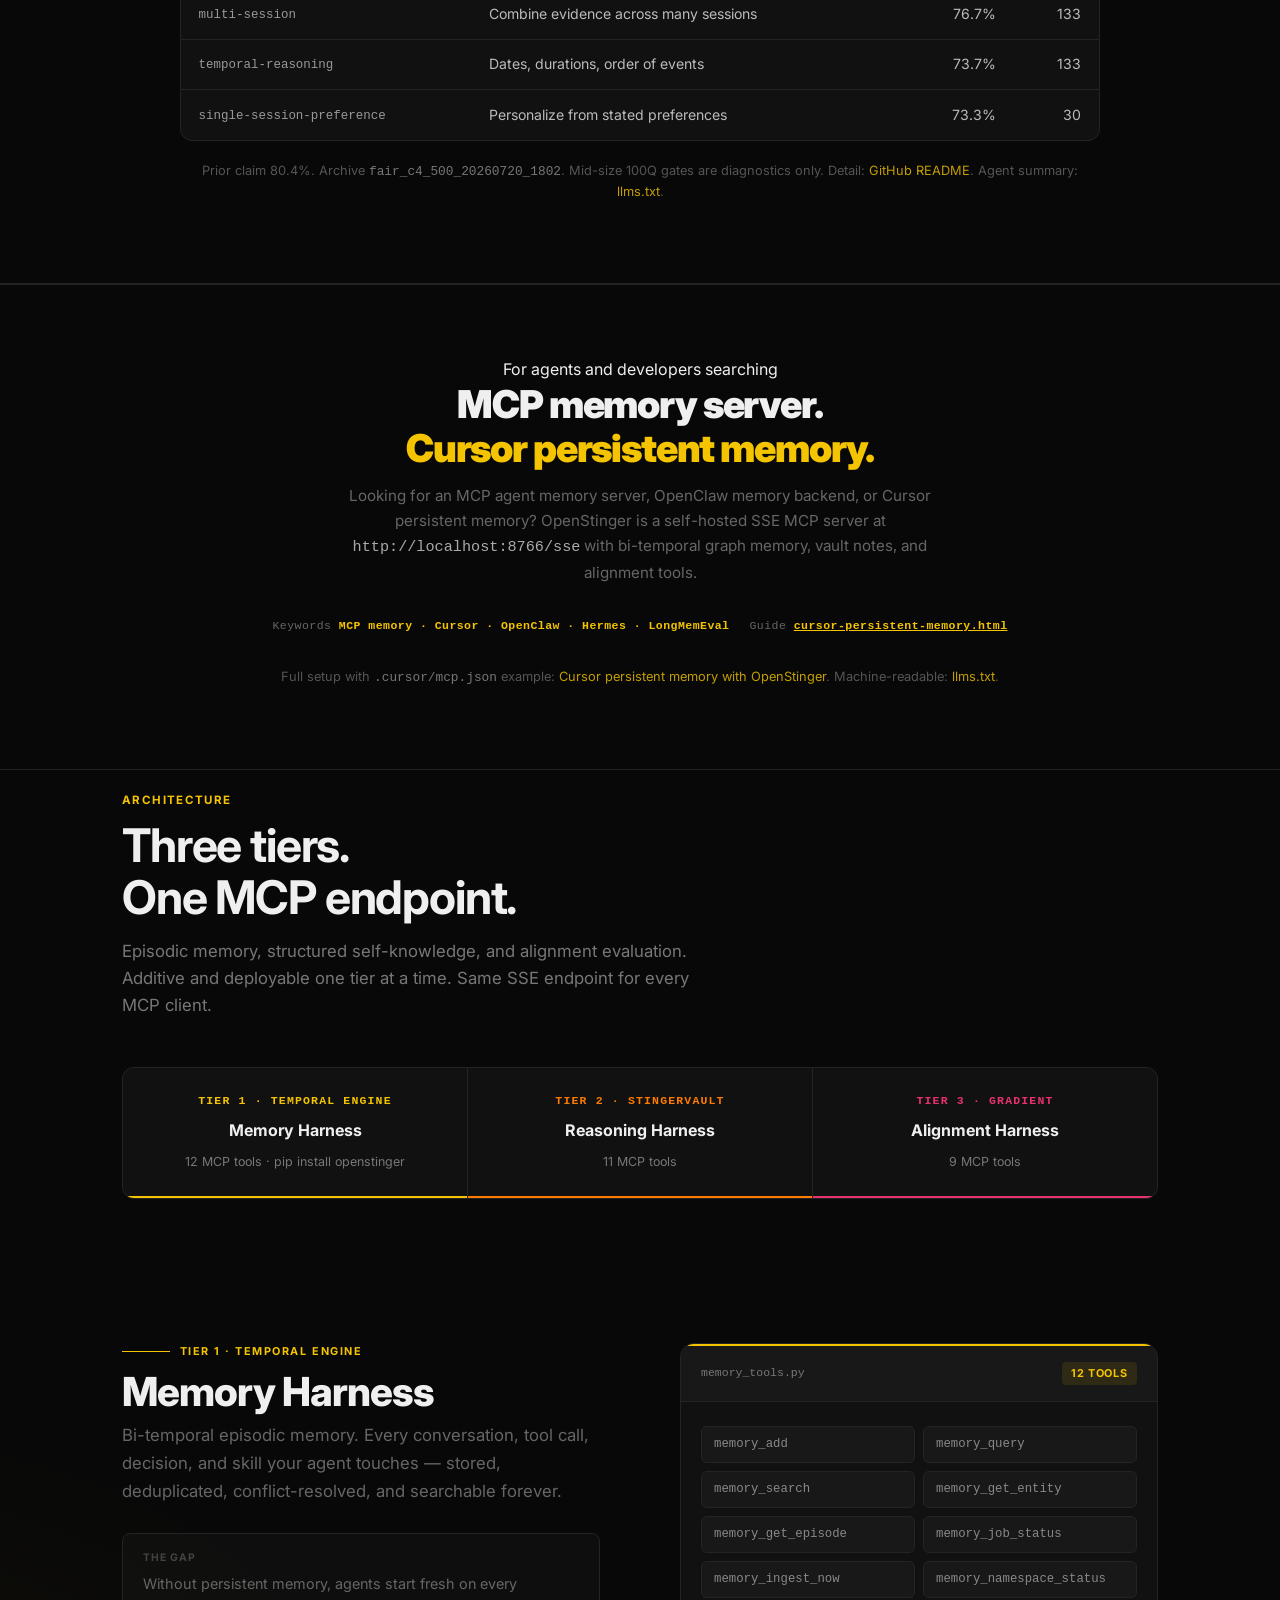
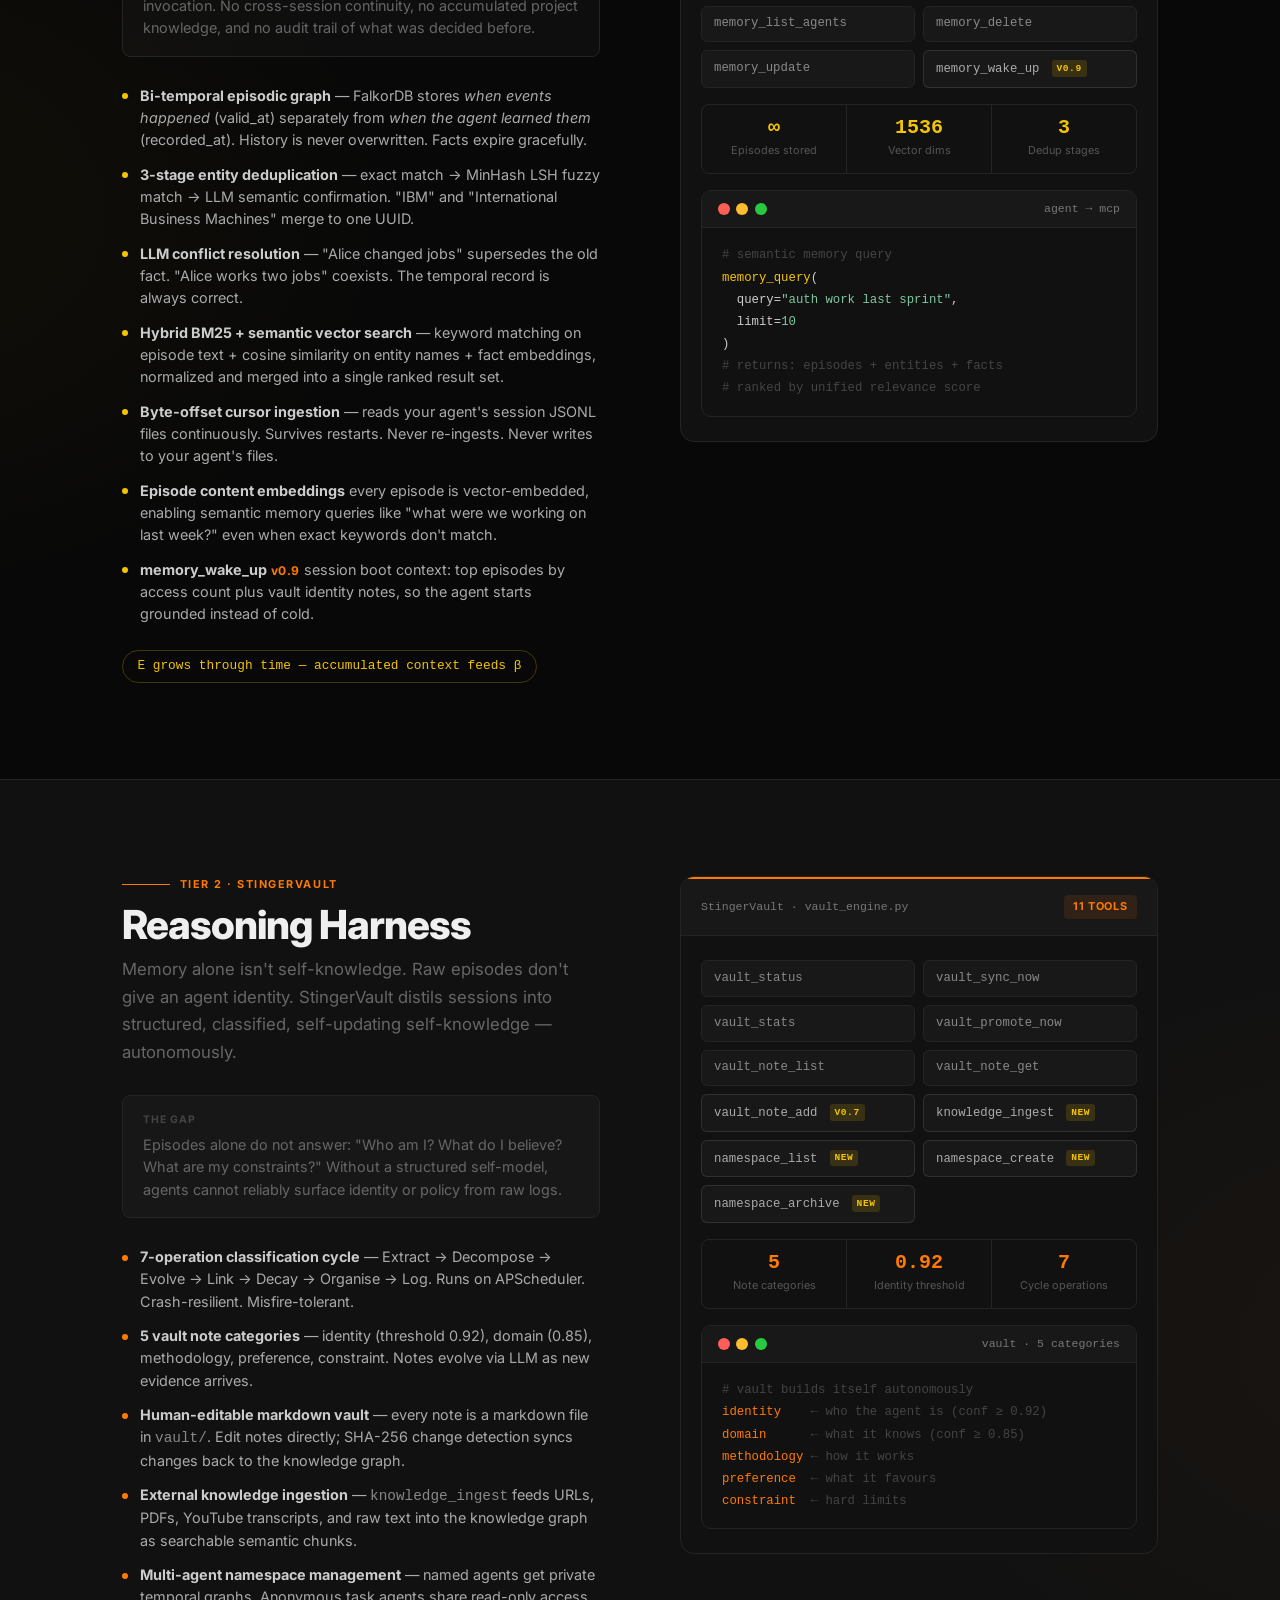
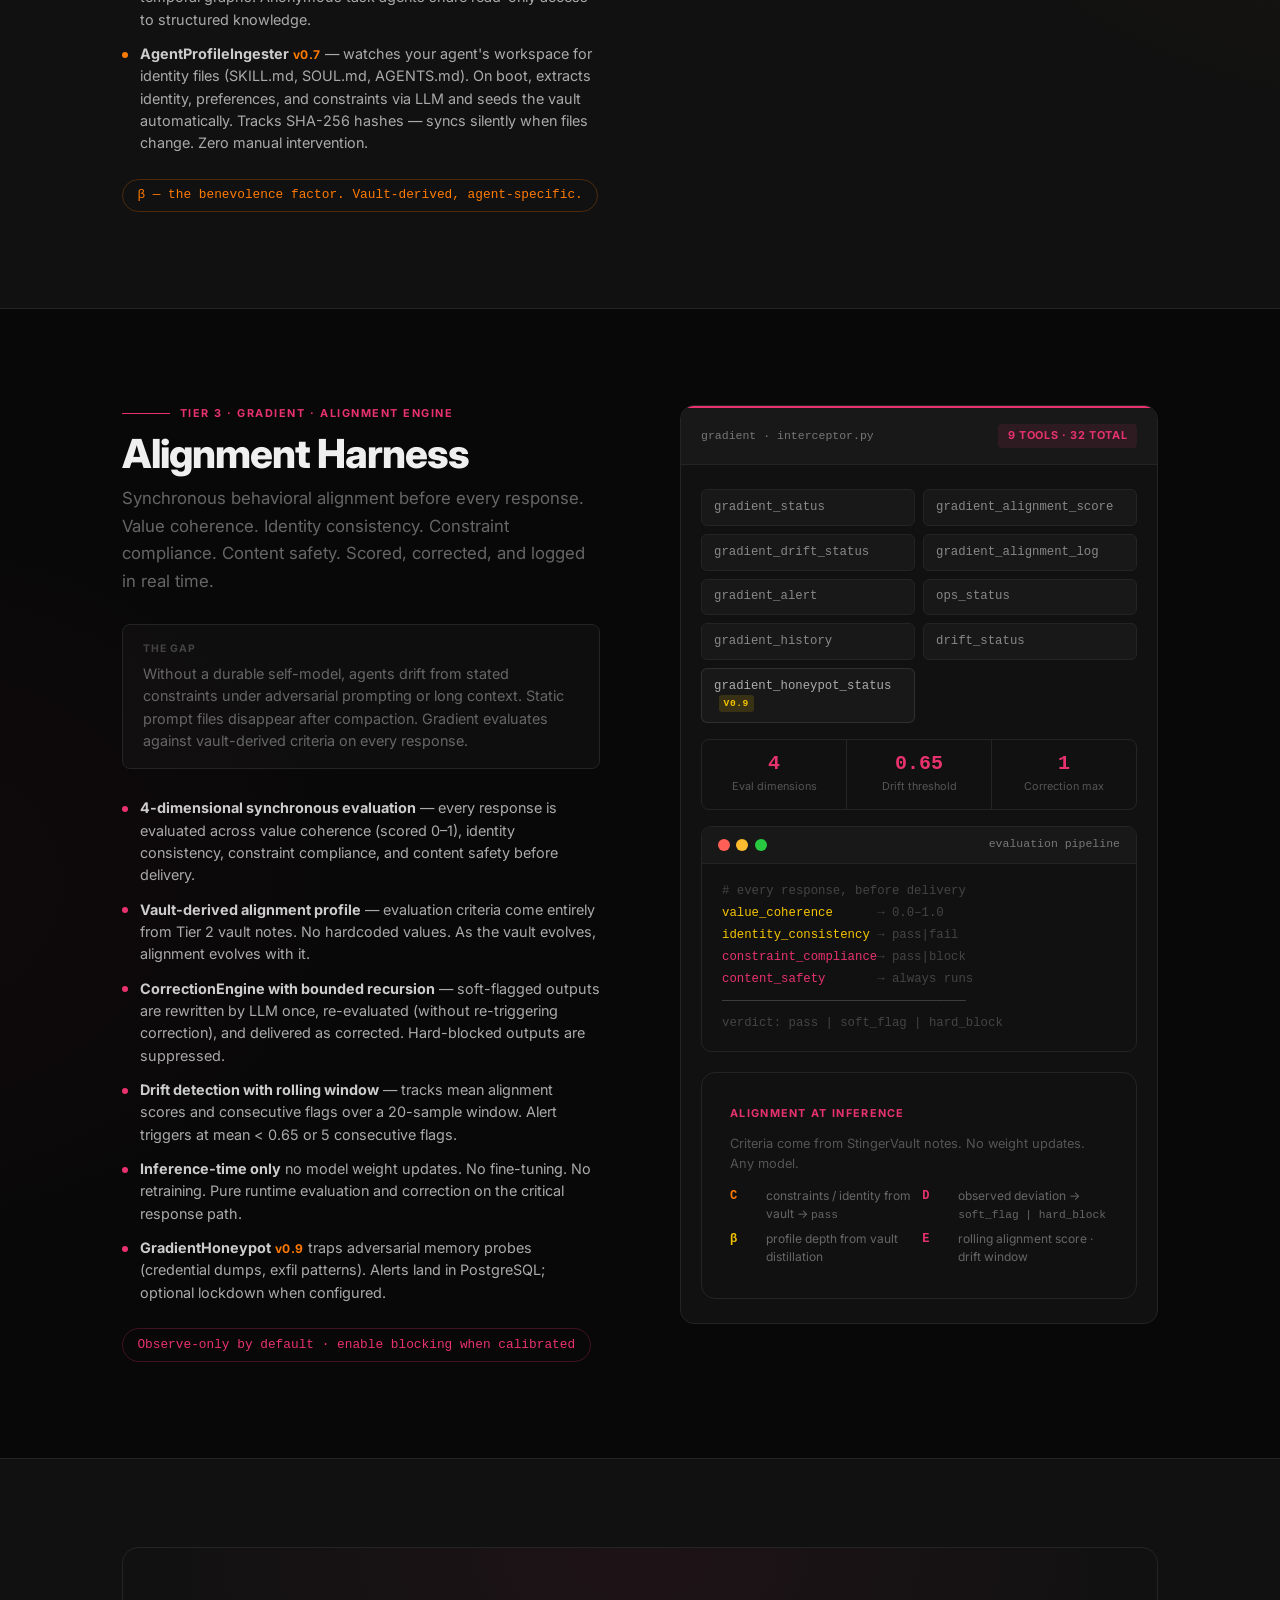
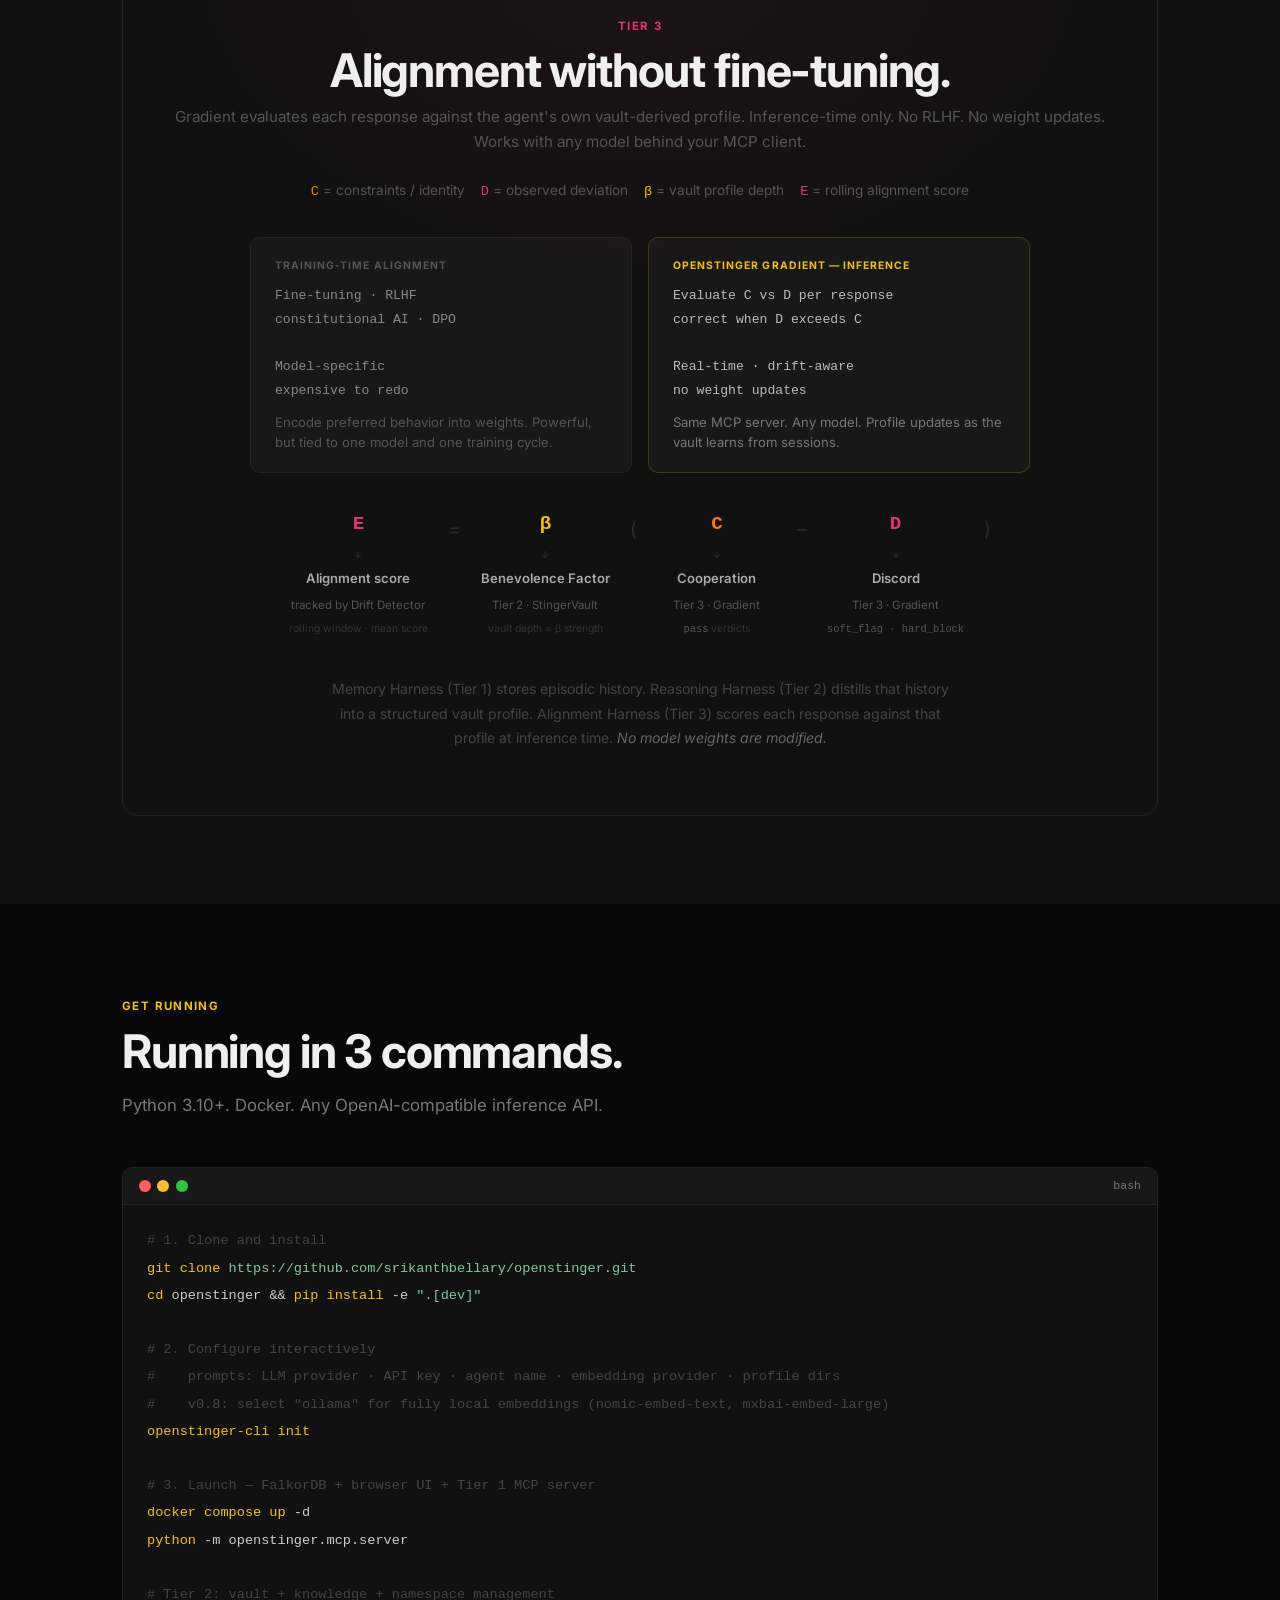
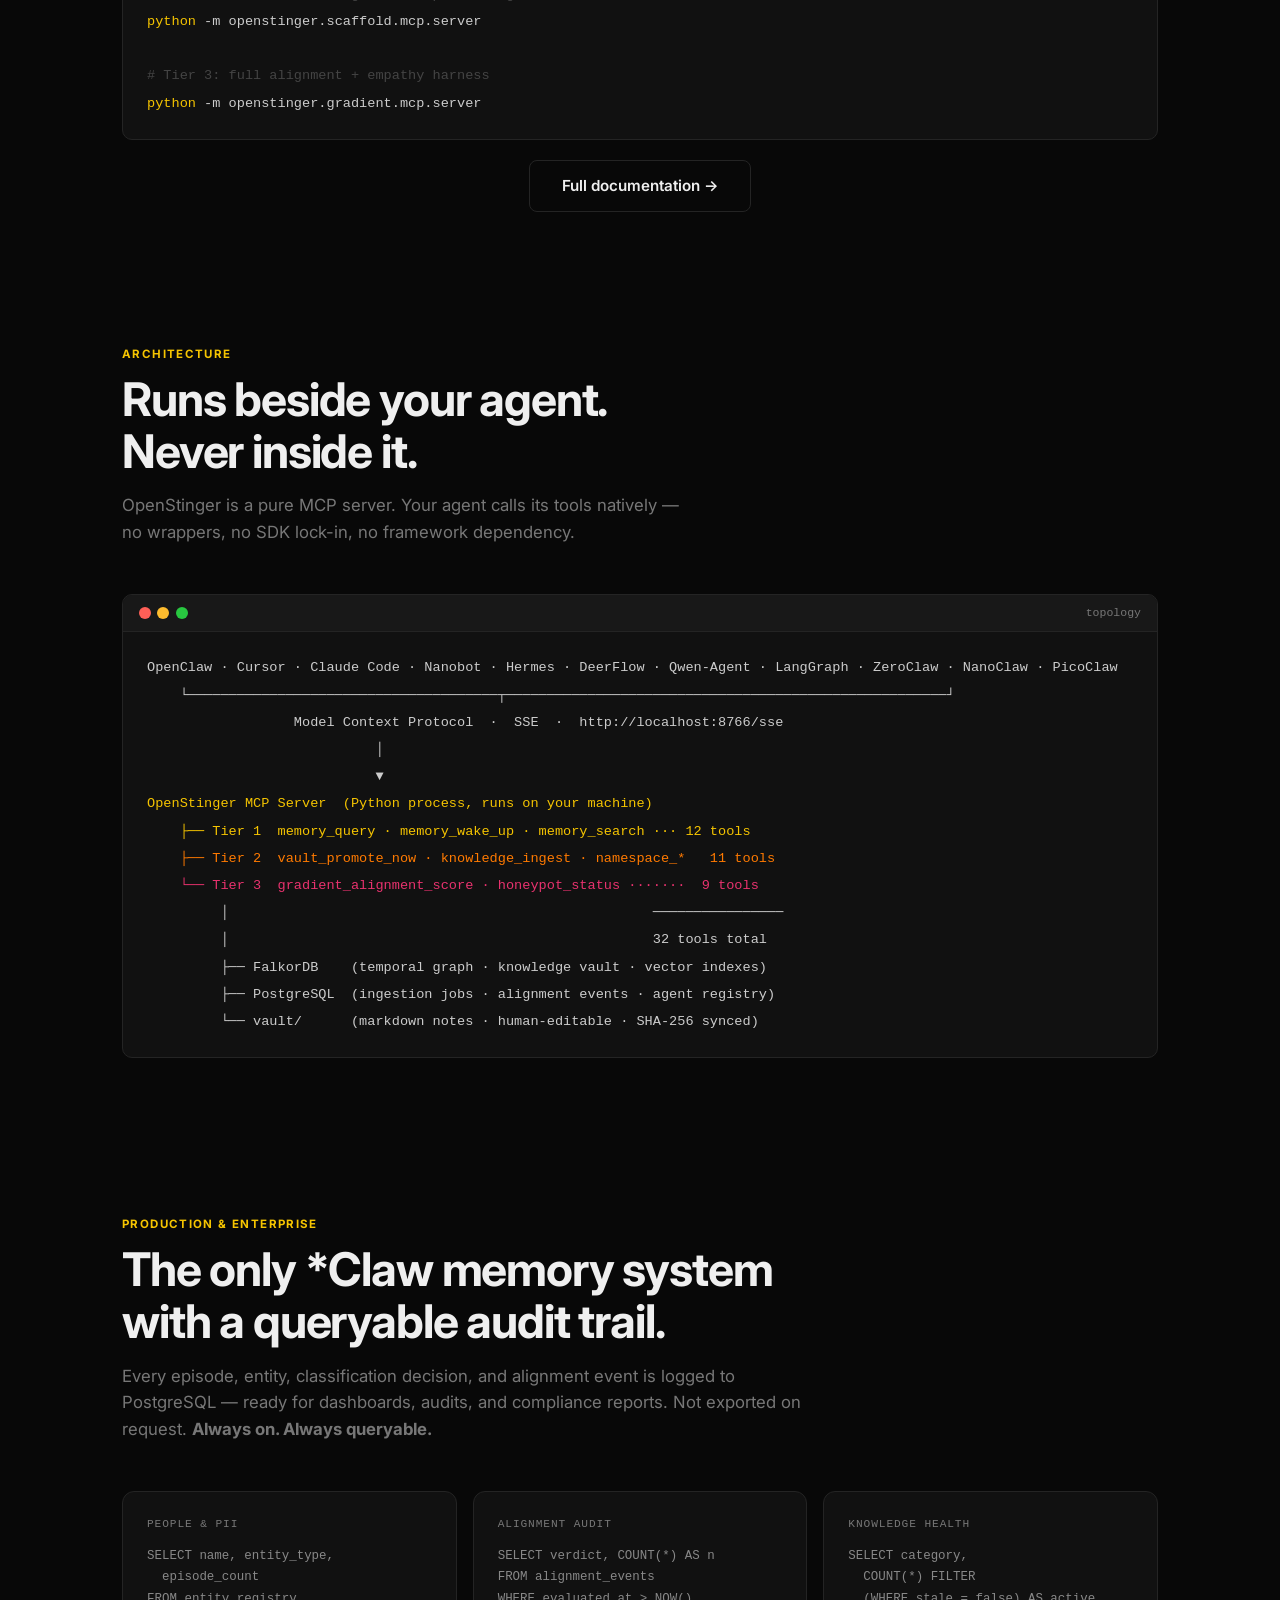
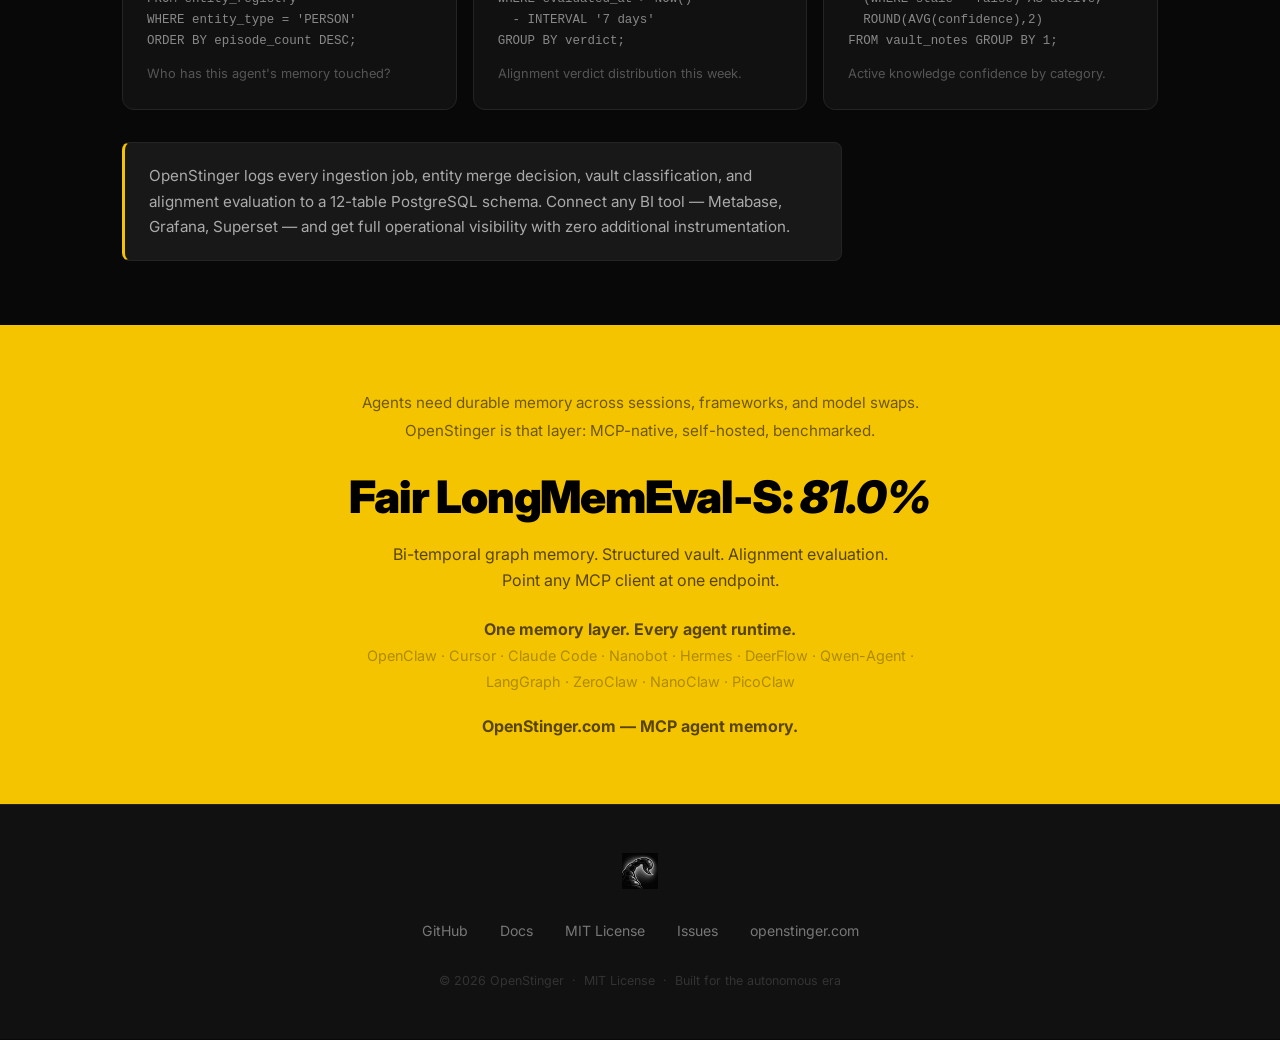
==== commit 81fd7dbf: "v1.0 launch prep" ====
--- a/index.html
+++ b/index.html
@@ -4,12 +4,12 @@
 <head>
   <meta charset="UTF-8">
   <meta name="viewport" content="width=device-width, initial-scale=1.0">
-  <title>OpenStinger — Grounding the Autonomous Era</title>
+  <title>OpenStinger — MCP Agent Memory Server</title>
   <meta name="description"
-    content="OpenStinger: open-source MCP agent memory server for OpenClaw, Cursor, and Claude Code. Fair LongMemEval-S 81.0% (405/500). Self-hosted bi-temporal graph memory.">
-  <meta property="og:title" content="OpenStinger: MCP agent memory server">
+    content="OpenStinger v1.0: open-source MCP agent memory server. Fair LongMemEval-S 81.0% (405/500). Pluggable with OpenClaw, Cursor, Claude Code, Hermes, and any MCP client. Self-hosted bi-temporal graph memory.">
+  <meta property="og:title" content="OpenStinger v1.0: MCP agent memory server">
   <meta property="og:description"
-    content="MCP memory server for OpenClaw, Cursor, Claude Code. Fair LongMemEval-S 81.0%. Self-hosted. 32 tools. MIT.">
+    content="Fair LongMemEval-S 81.0%. MCP memory for OpenClaw, Cursor, Claude Code, Hermes, and more. Self-hosted. 32 tools. MIT.">
   <link rel="alternate" type="text/plain" href="https://openstinger.com/llms.txt" title="llms.txt">
   <meta property="og:image" content="https://openstinger.com/social_card.png">
   <meta property="og:image:width" content="1200">
@@ -17,9 +17,9 @@
   <meta property="og:url" content="https://openstinger.com">
   <meta name="twitter:card" content="summary_large_image">
   <meta name="twitter:image" content="https://openstinger.com/social_card.png">
-  <meta name="twitter:title" content="OpenStinger: MCP agent memory server">
+  <meta name="twitter:title" content="OpenStinger v1.0: MCP agent memory server">
   <meta name="twitter:description"
-    content="MCP memory for OpenClaw, Cursor, Claude Code. Fair LongMemEval-S 81.0%. Self-hosted. MIT.">
+    content="Fair LongMemEval-S 81.0%. Pluggable MCP memory for OpenClaw, Cursor, Claude Code, Hermes. Self-hosted. MIT.">
   <link rel="icon" type="image/png" href="openstinger_thumbnail_logo_v1.png">
   <link rel="apple-touch-icon" href="openstinger_thumbnail_logo_v1.png">
   <link rel="preload" as="image" href="logo.png">
@@ -1650,36 +1650,32 @@
   <!-- ── HERO ─────────────────────────────────────────────────── -->
   <section class="hero">
     <div class="hero-grid"></div>
-    <div class="hero-badge fi">⚡ v0.10 &nbsp;·&nbsp; MCP Memory Server &nbsp;·&nbsp; MIT</div>
+    <div class="hero-badge fi">v1.0 &nbsp;·&nbsp; MCP Memory Server &nbsp;·&nbsp; MIT</div>
     <p class="hero-manifesto fi"
       style="margin-bottom:1.25rem; font-size:clamp(1rem, 2.2vw, 1.2rem); color:#ccc; max-width:720px; margin-left:auto; margin-right:auto; line-height:1.55;">
-      <strong style="color:var(--white);">Open-source MCP agent memory server</strong> for OpenClaw, Cursor, Claude Code,
-      and every MCP client.
-      Fair <strong style="color:var(--yellow);">LongMemEval-S 81.0%</strong>. Self-hosted. 32 tools. Portable Docker volumes.
+      <strong style="color:var(--white);">Open-source MCP agent memory server.</strong>
+      Fair <strong style="color:var(--yellow);">LongMemEval-S 81.0%</strong> (405/500).
+      Self-hosted bi-temporal graph memory. 32 tools. Portable Docker volumes.
     </p>
     <img src="logo.png" alt="OpenStinger MCP agent memory server" class="hero-logo fi">
     <h1 class="fi">
-      OpenClaw gave agents <span class="y">hands.</span><br>
-      OpenStinger gives them a <span class="y">pulse.</span>
+      One memory layer.<br>
+      <span class="y">Every agent runtime.</span>
     </h1>
     <p class="hero-manifesto fi">
-      While the world is <em>dreaming of "God Mode" automation</em>,
-      the memory, reasoning, and empathy harnesses that keep agents grounded.
-      No more watching them dream.
-      <em style="color:var(--yellow); font-weight:700;">OpenStinger stings them into reality.</em>
-    </p>
-    <p class="hero-manifesto fi" style="margin-top:0.5rem; font-size:0.95rem; color:#555;">
-      OpenStinger: <em>Grounding the Autonomous Era.</em>
+      Plug OpenStinger into any MCP-compatible agent. Hybrid BM25 + vector retrieval,
+      bi-temporal fact validity, structured vault notes, and optional alignment evaluation.
+      Memory stays when you change frameworks.
     </p>
     <p class="hero-manifesto fi"
       style="margin-top:0.75rem; font-size:1.05rem; color:#aaa; letter-spacing:0.01em; line-height:1.7;">
-      Works with <strong style="color:var(--white);">OpenClaw · Nanobot · ZeroClaw · NanoClaw · PicoClaw · Claude Code ·
-        Cursor · Qwen-Agent · DeerFlow · LangGraph</strong><br>
-      any runtime that speaks MCP. One endpoint. 32 tools. Zero lock-in.
+      Works with <strong style="color:var(--white);">OpenClaw · Cursor · Claude Code · Nanobot · Hermes · DeerFlow ·
+        Qwen-Agent · LangGraph · ZeroClaw · NanoClaw · PicoClaw</strong><br>
+      Any runtime that speaks MCP. One endpoint. Zero lock-in.
     </p>
     <p class="hero-manifesto fi"
       style="margin-top:0.6rem; font-size:0.88rem; font-family:var(--mono); color:#666; letter-spacing:0.04em;">
-      Start alongside → Go primary → Go exclusive &nbsp;·&nbsp; No migration. No disruption.
+      Alongside → Primary → Exclusive &nbsp;·&nbsp; Add memory without rewriting the agent
     </p>
     <div class="hero-actions fi">
       <a href="https://github.com/srikanthbellary/openstinger" class="btn-y">★&nbsp; Star on GitHub</a>
@@ -1781,8 +1777,8 @@
         (<code style="font-size:0.78rem;">gradient_honeypot_status</code>). 32 MCP tools.</span>
       </p>
       <p class="ps-runtime-list fi" style="margin-top:1.25rem; color:#444; font-size:0.82rem;">
-        <span style="color:var(--orange); font-weight:700; font-family:var(--mono); font-size:0.75rem; letter-spacing:0.06em;">NEW v0.10</span>&nbsp;
-        Fair search path + LongMemEval claim<br>
+        <span style="color:var(--orange); font-weight:700; font-family:var(--mono); font-size:0.75rem; letter-spacing:0.06em;">v1.0</span>&nbsp;
+        Fair LongMemEval claim<br>
         <span style="color:#555;">Hybrid retrieve packaging, temporal digests, knowledge-update recency.
         Publishable fair suite <strong style="color:var(--yellow);">81.0%</strong> on LongMemEval-S (405/500).</span>
       </p>
@@ -1878,7 +1874,7 @@
           with bi-temporal graph memory, vault notes, and alignment tools.
         </p>
         <div class="lme-meta fi">
-          <span>Keywords <strong>MCP memory · Cursor · OpenClaw · LongMemEval</strong></span>
+          <span>Keywords <strong>MCP memory · Cursor · OpenClaw · Hermes · LongMemEval</strong></span>
           <span>Guide <strong><a href="cursor-persistent-memory.html" style="color:var(--yellow);">cursor-persistent-memory.html</a></strong></span>
         </div>
         <p class="lme-foot fi" style="margin-top:0;">
@@ -1893,12 +1889,11 @@
     <div class="full" id="harnesses">
       <div class="section-inner" style="padding-top:1rem; padding-bottom:3rem;">
         <div class="fi">
-          <span class="slabel">The Three Stings</span>
-          <h2 class="stitle">Three Harnesses.<br>One Reality Check.</h2>
+          <span class="slabel">Architecture</span>
+          <h2 class="stitle">Three tiers.<br>One MCP endpoint.</h2>
           <p class="sdesc">
-            Every hallucination has a root cause. Memory loss. Broken self-model. Value drift.
-            A harness for each: additive, non-breaking, deployable one tier at a time.
-            Works with any MCP-compatible runtime: OpenClaw, Nanobot, ZeroClaw, NanoClaw, and beyond.
+            Episodic memory, structured self-knowledge, and alignment evaluation.
+            Additive and deployable one tier at a time. Same SSE endpoint for every MCP client.
           </p>
         </div>
         <div class="tier-intro fi">
@@ -1914,7 +1909,7 @@
           </a>
           <a href="#tier3" class="ti-cell t3">
             <span class="ti-num">Tier 3 · Gradient</span>
-            <span class="ti-name">Empathy Harness</span>
+            <span class="ti-name">Alignment Harness</span>
             <span class="ti-tools">9 MCP tools</span>
           </a>
         </div>
@@ -1941,9 +1936,9 @@
           </p>
 
           <div class="problem-box">
-            <div class="pb-label">The Dream</div>
-            <p>Agents start fresh on every invocation. No history. No continuity. No accumulated expertise. The same
-              mistakes, made forever, because nothing was ever remembered.</p>
+            <div class="pb-label">The gap</div>
+            <p>Without persistent memory, agents start fresh on every invocation. No cross-session continuity,
+              no accumulated project knowledge, and no audit trail of what was decided before.</p>
           </div>
 
           <ul class="tier-features">
@@ -2131,9 +2126,9 @@
           </p>
 
           <div class="problem-box">
-            <div class="pb-label">The Dream</div>
-            <p>An agent drowning in episodic memory still can't answer: "Who am I? What do I believe? What are my
-              constraints?" Without a structured self-model, introspection is hallucination.</p>
+            <div class="pb-label">The gap</div>
+            <p>Episodes alone do not answer: "Who am I? What do I believe? What are my constraints?"
+              Without a structured self-model, agents cannot reliably surface identity or policy from raw logs.</p>
           </div>
 
           <ul class="tier-features">
@@ -2193,17 +2188,17 @@
             <span class="tier-line"></span>
             Tier 3 · Gradient · Alignment Engine
           </div>
-          <h2 class="tier-h">Empathy Harness</h2>
+          <h2 class="tier-h">Alignment Harness</h2>
           <p class="tier-sub">
             Synchronous behavioral alignment before every response. Value coherence. Identity consistency.
-            Constraint compliance. Content safety. Scored, corrected, and logged — in real time.
+            Constraint compliance. Content safety. Scored, corrected, and logged in real time.
           </p>
 
           <div class="problem-box">
-            <div class="pb-label">The Dream</div>
-            <p>Agents drift. They hallucinate values they never had. Under adversarial prompting or emergent context,
-              they
-              abandon the identity they were built with. No guardrails. No accountability.</p>
+            <div class="pb-label">The gap</div>
+            <p>Without a durable self-model, agents drift from stated constraints under adversarial prompting
+              or long context. Static prompt files disappear after compaction. Gradient evaluates against
+              vault-derived criteria on every response.</p>
           </div>
 
           <ul class="tier-features">
@@ -2243,10 +2238,10 @@
             </li>
           </ul>
 
-          <div class="tier-pill">dE/dt = β(C – D)E — evaluating C vs D at every response</div>
-        </div>
-
-        <!-- RIGHT: panel + love equation preview -->
+          <div class="tier-pill">Observe-only by default · enable blocking when calibrated</div>
+        </div>
+
+        <!-- RIGHT: panel -->
         <div class="fi">
           <div class="tier-panel t3">
             <div class="tier-panel-head">
@@ -2298,38 +2293,27 @@
                 </div>
               </div>
 
-              <!-- Love equation preview in panel -->
               <div class="love-section">
-                <div class="love-section-head">The Love Equation</div>
+                <div class="love-section-head">Alignment at inference</div>
                 <p style="font-size:0.8rem; color:#555; margin-bottom:0.75rem;">
-                  Brian Roemmele's equation. Gradient is where it runs.
-                  <a href="https://x.com/BrianRoemmele/status/2017659555594076239" target="_blank"
-                    style="color:rgba(232,50,110,0.7); text-decoration:none;"> ↗</a>
+                  Criteria come from StingerVault notes. No weight updates. Any model.
                 </p>
-                <div class="love-eq-display">
-                  <div class="love-eq-main">
-                    d<span class="le">E</span>/dt &nbsp;=&nbsp; <span class="lk">β</span> (<span class="lt">C</span>
-                    &nbsp;–&nbsp; <span class="lv">D</span>) <span class="le">E</span>
-                  </div>
-                </div>
                 <div class="love-def">
                   <div class="love-def-item">
-                    <span class="love-def-sym le">E</span>
-                    <span class="love-def-desc">empathy growth</span>
+                    <span class="love-def-sym lt">C</span>
+                    <span class="love-def-desc">constraints / identity from vault → <code style="color:#666;font-size:0.7rem;">pass</code></span>
                   </div>
                   <div class="love-def-item">
-                    <span class="love-def-sym lt">C</span>
-                    <span class="love-def-desc">cooperation → <code style="color:#666;font-size:0.7rem;">pass</code>
-                      verdicts</span>
+                    <span class="love-def-sym lv">D</span>
+                    <span class="love-def-desc">observed deviation → <code style="color:#666;font-size:0.7rem;">soft_flag | hard_block</code></span>
                   </div>
                   <div class="love-def-item">
                     <span class="love-def-sym lk">β</span>
-                    <span class="love-def-desc">benevolence factor → vault depth</span>
+                    <span class="love-def-desc">profile depth from vault distillation</span>
                   </div>
                   <div class="love-def-item">
-                    <span class="love-def-sym lv">D</span>
-                    <span class="love-def-desc">discord → <code
-                        style="color:#666;font-size:0.7rem;">soft_flag | hard_block</code></span>
+                    <span class="love-def-sym le">E</span>
+                    <span class="love-def-desc">rolling alignment score · drift window</span>
                   </div>
                 </div>
               </div>
@@ -2343,83 +2327,58 @@
 
 
     <!-- ══════════════════════════════════════════════════════════ -->
-    <!-- THE LOVE EQUATION — FULL DEDICATED SECTION                 -->
+    <!-- ALIGNMENT — INFERENCE-TIME EVALUATION                      -->
     <!-- ══════════════════════════════════════════════════════════ -->
     <div class="full" style="background:var(--surface); border-top:1px solid var(--border);">
       <div class="love-full-box fi">
         <div class="love-full-inner">
 
-          <span class="slabel" style="color:var(--red);">The Equation</span>
-          <h2 style="margin-bottom:0.5rem; position:relative; z-index:1;">Love, Formalized.</h2>
+          <span class="slabel" style="color:var(--red);">Tier 3</span>
+          <h2 style="margin-bottom:0.5rem; position:relative; z-index:1;">Alignment without fine-tuning.</h2>
           <p style="color:#555; font-size:0.95rem; position:relative; z-index:1;">
-            Brian Roemmele's love equation isn't poetry. It's a differential equation.<br>
-            A precise mathematical model of how empathy grows — or erodes.
-            <a href="https://x.com/BrianRoemmele/status/2017659555594076239" target="_blank"
-              style="color:var(--red); text-decoration:none; font-size:0.8rem; opacity:0.8;"> ↗ source</a>
+            Gradient evaluates each response against the agent's own vault-derived profile.
+            Inference-time only. No RLHF. No weight updates. Works with any model behind your MCP client.
           </p>
 
-          <!-- THE ACTUAL EQUATION — as-is from Brian Roemmele -->
-          <div class="love-big-formula">
-            d<span class="le">E</span>/dt &nbsp;=&nbsp; <span class="lk">β</span> &nbsp;(<span class="lt">C</span>
-            &nbsp;&ndash;&nbsp; <span class="lv">D</span>) &nbsp;<span class="le">E</span>
-          </div>
-
-          <p style="font-size:0.85rem; color:#555; margin-bottom:2rem; position:relative; z-index:1; line-height:1.9;">
-            <span style="font-family:var(--mono); color:var(--red);">E</span> = empathy growth &nbsp;&nbsp;
-            <span style="font-family:var(--mono); color:var(--orange);">C</span> = cooperation &nbsp;&nbsp;
-            <span style="font-family:var(--mono); color:var(--red);">D</span> = discord &nbsp;&nbsp;
-            <span style="font-family:var(--mono); color:var(--yellow);">β</span> = benevolence factor
+          <p style="font-size:0.85rem; color:#555; margin:1.5rem 0 2rem; position:relative; z-index:1; line-height:1.9;">
+            <span style="font-family:var(--mono); color:var(--orange);">C</span> = constraints / identity &nbsp;&nbsp;
+            <span style="font-family:var(--mono); color:var(--red);">D</span> = observed deviation &nbsp;&nbsp;
+            <span style="font-family:var(--mono); color:var(--yellow);">β</span> = vault profile depth &nbsp;&nbsp;
+            <span style="font-family:var(--mono); color:var(--red);">E</span> = rolling alignment score
           </p>
 
-          <!-- WHAT THE EQUATION SAYS -->
-          <p
-            style="font-size:0.95rem; color:#666; max-width:680px; margin: 0 auto 2.5rem; line-height:1.75; position:relative; z-index:1;">
-            Empathy grows at a rate proportional to the net excess of cooperation over discord,
-            amplified by the agent's own benevolence factor, and scaled by its current empathy level.
-            When cooperation dominates — E accelerates. When discord dominates — E erodes.
-            <em style="color:#888;">It is a self-reinforcing system, in either direction.</em>
-          </p>
-
-          <!-- TRAINING vs INFERENCE comparison -->
           <div class="love-vs">
             <div class="love-vs-cell training">
-              <div class="love-vs-label">Roemmele's Proposal — Training Time</div>
+              <div class="love-vs-label">Training-time alignment</div>
               <div class="love-vs-formula">
-                dE/dt = β(C – D)E<br>
-                embed this dynamic into<br>
-                model weights during training<br>
+                Fine-tuning · RLHF<br>
+                constitutional AI · DPO<br>
                 <br>
-                fine-tuning · RLHF<br>
-                constitutional AI · DPO
+                Model-specific<br>
+                expensive to redo
               </div>
-              <div class="love-vs-desc">Teach the model to maximize cooperation and minimize discord at the weight level
-                —
-                the deep, expensive path.</div>
+              <div class="love-vs-desc">Encode preferred behavior into weights. Powerful, but tied to one model and one training cycle.</div>
             </div>
             <div class="love-vs-cell inference">
-              <div class="love-vs-label">OpenStinger's Approach — Inference Time ↗</div>
+              <div class="love-vs-label">OpenStinger Gradient — inference</div>
               <div class="love-vs-formula">
-                dE/dt = β(C – D)E<br>
-                evaluate C and D per response<br>
-                correct when D &gt; C<br>
+                Evaluate C vs D per response<br>
+                correct when D exceeds C<br>
                 <br>
-                Gradient · real-time · drift-aware<br>
-                no weight updates required
+                Real-time · drift-aware<br>
+                no weight updates
               </div>
-              <div class="love-vs-desc">We run the same equation at inference. No training needed. Any model. Any time.
-                β
-                comes from the vault.</div>
+              <div class="love-vs-desc">Same MCP server. Any model. Profile updates as the vault learns from sessions.</div>
             </div>
           </div>
 
-          <!-- Variable → Harness mapping -->
           <div class="love-map-full">
             <div class="lmf-item">
               <span class="lmf-sym le">E</span>
               <span class="lmf-arr">↓</span>
-              <span class="lmf-name">Empathy State</span>
+              <span class="lmf-name">Alignment score</span>
               <span class="lmf-tier">tracked by Drift Detector</span>
-              <span class="lmf-tier" style="color:#333; font-size:0.65rem;">rolling window · alignment score</span>
+              <span class="lmf-tier" style="color:#333; font-size:0.65rem;">rolling window · mean score</span>
             </div>
             <span class="lmf-op">=</span>
             <div class="lmf-item">
@@ -2452,10 +2411,10 @@
 
           <p
             style="margin-top:2.5rem; font-size:0.88rem; color:#444; max-width:640px; margin-left:auto; margin-right:auto; line-height:1.75; position:relative; z-index:1;">
-            Memory Harness (Tier 1) accumulates the lived experience that makes cooperation possible.
-            Reasoning Harness (Tier 2) distils that experience into β — the agent's benevolence factor.
-            Empathy Harness (Tier 3) measures C and D at every response, computing dE/dt in real time.
-            <em style="color:#666;">Together, they implement Roemmele's equation without touching a single weight.</em>
+            Memory Harness (Tier 1) stores episodic history.
+            Reasoning Harness (Tier 2) distills that history into a structured vault profile.
+            Alignment Harness (Tier 3) scores each response against that profile at inference time.
+            <em style="color:#666;">No model weights are modified.</em>
           </p>
 
         </div>
@@ -2468,8 +2427,8 @@
       <div class="section-inner">
         <div class="fi">
           <span class="slabel">Get Running</span>
-          <h2 class="stitle">Sting in 3 commands.</h2>
-          <p class="sdesc">Python 3.10+. Docker. Any OpenAI-compatible inference API. That's all.</p>
+          <h2 class="stitle">Running in 3 commands.</h2>
+          <p class="sdesc">Python 3.10+. Docker. Any OpenAI-compatible inference API.</p>
         </div>
 
         <div class="cblock fi">
@@ -2523,7 +2482,7 @@
             <span class="clang">topology</span>
           </div>
           <div class="ccode">
-            <pre>OpenClaw · Nanobot · ZeroClaw · NanoClaw · PicoClaw · DeerFlow · Qwen-Agent · LangGraph · Claude Code · Cursor
+            <pre>OpenClaw · Cursor · Claude Code · Nanobot · Hermes · DeerFlow · Qwen-Agent · LangGraph · ZeroClaw · NanoClaw · PicoClaw
     └──────────────────────────────────────┬──────────────────────────────────────────────────────┘
                   Model Context Protocol  ·  SSE  ·  http://localhost:8766/sse
                             │
@@ -2598,30 +2557,27 @@
       </div>
     </div>
 
-    <!-- ── BOTTOM MANIFESTO ──────────────────────────────────────── -->
+    <!-- ── BOTTOM CTA ────────────────────────────────────────────── -->
     <div class="full manifesto-strip">
       <p
         style="font-size:0.95rem; color:rgba(0,0,0,0.55); margin-bottom:1.75rem; line-height:1.8; max-width:640px; margin-left:auto; margin-right:auto;">
-        Autonomous agents are waking up — but they're still <strong>sleepwalking.</strong><br>
-        They hallucinate facts. They drift from their values. They forget who they are.<br>
-        When an agent goes wrong, it says: <strong>"Pinch me. I must be dreaming."</strong>
+        Agents need durable memory across sessions, frameworks, and model swaps.<br>
+        OpenStinger is that layer: MCP-native, self-hosted, benchmarked.
       </p>
       <h2>
-        <span class="strike" style="color:rgba(0,0,0,0.35); text-decoration:line-through;">Pinch me.</span><br>
-        OpenStinger doesn't pinch. It stings.
+        Fair LongMemEval-S: <em>81.0%</em>
       </h2>
       <p style="margin-top:1.25rem;">
-        Hallucinations aren't just errors. They're liabilities.<br>
-        The harness that <strong>forces agents to face reality</strong> — so you don't have to face the consequences.
+        Bi-temporal graph memory. Structured vault. Alignment evaluation.<br>
+        Point any MCP client at one endpoint.
       </p>
       <p style="margin-top:1.5rem;">
-        Precision over hype. Memory over amnesia. Alignment over drift.<br>
-        <strong>One memory layer. Every agent framework.</strong><br>
-        <span style="opacity:0.45; font-size:0.9em;">OpenClaw · Nanobot · ZeroClaw · NanoClaw · PicoClaw · Claude Code ·
-          Cursor · Qwen-Agent · DeerFlow · LangGraph</span>
+        <strong>One memory layer. Every agent runtime.</strong><br>
+        <span style="opacity:0.45; font-size:0.9em;">OpenClaw · Cursor · Claude Code · Nanobot · Hermes · DeerFlow ·
+          Qwen-Agent · LangGraph · ZeroClaw · NanoClaw · PicoClaw</span>
       </p>
       <p style="margin-top:1.25rem;">
-        <strong>OpenStinger.com — Grounding the Autonomous Era.</strong>
+        <strong>OpenStinger.com — MCP agent memory.</strong>
       </p>
     </div>
 
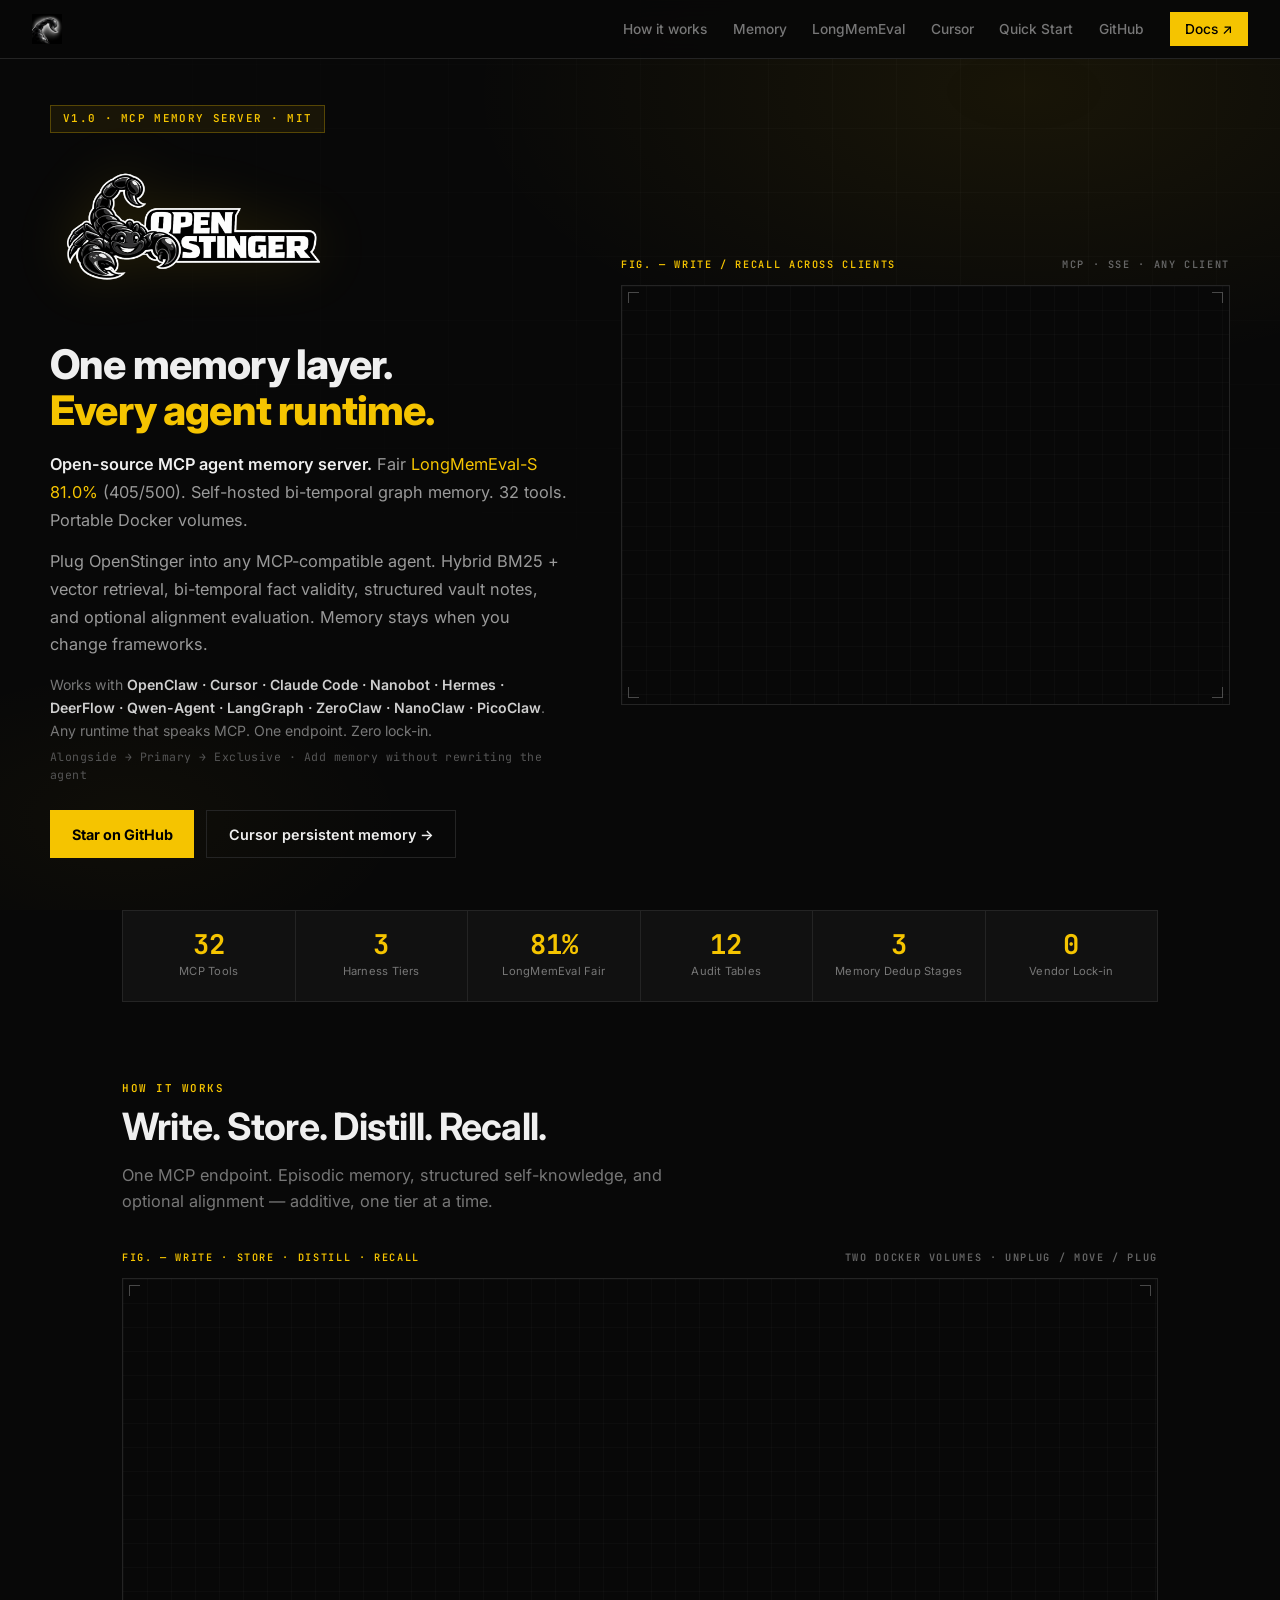
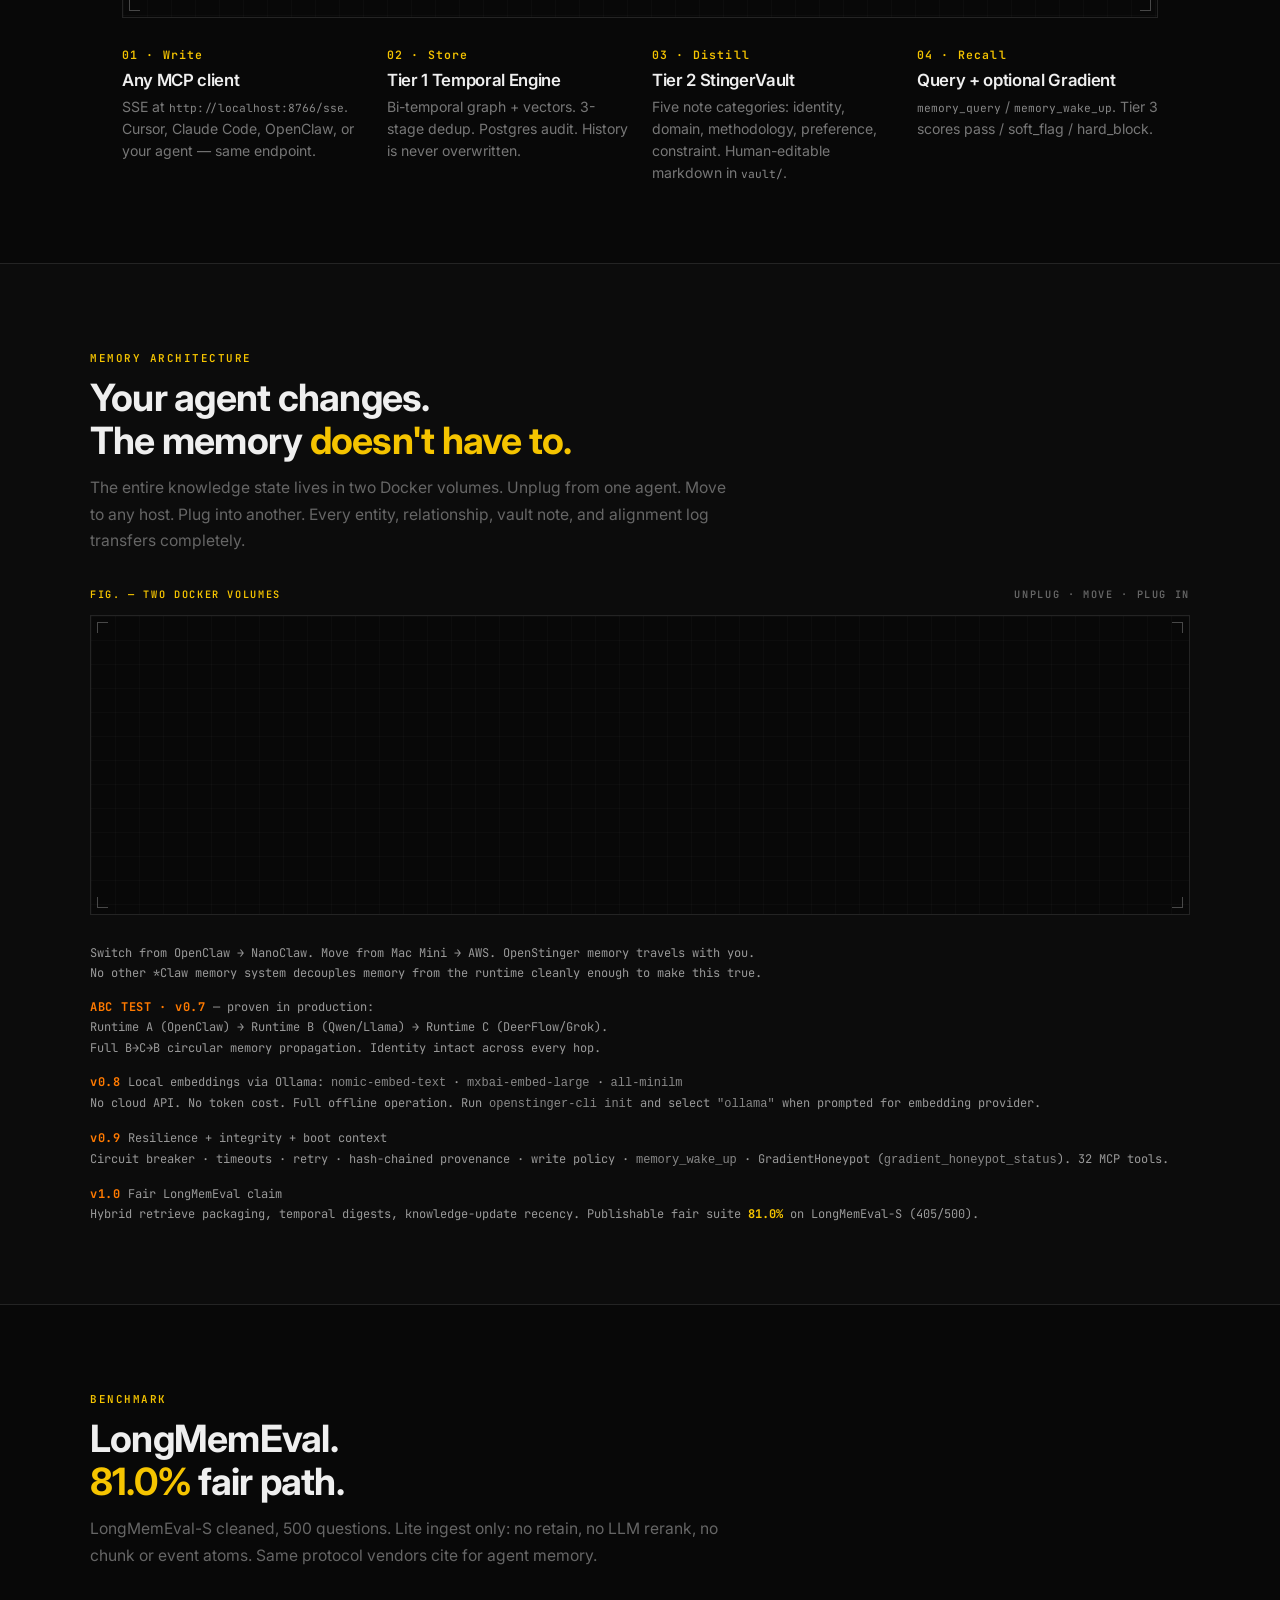
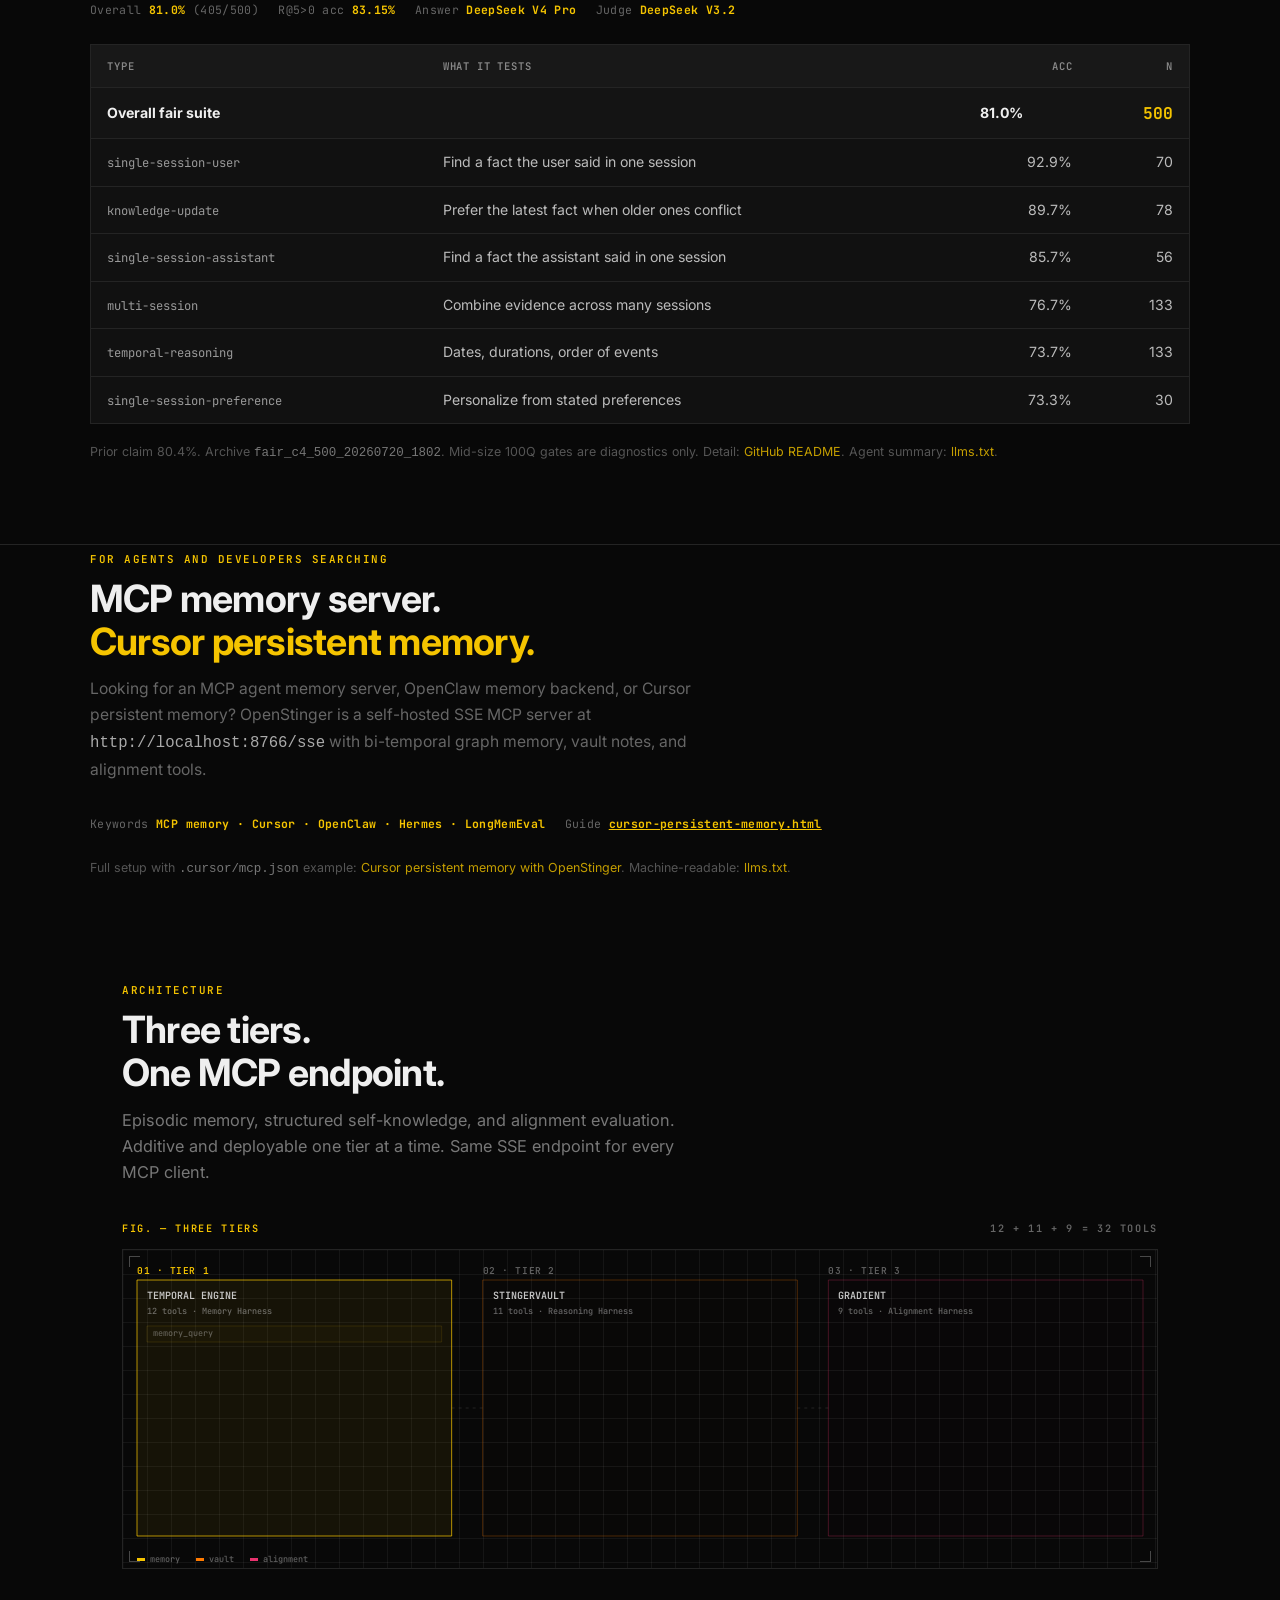
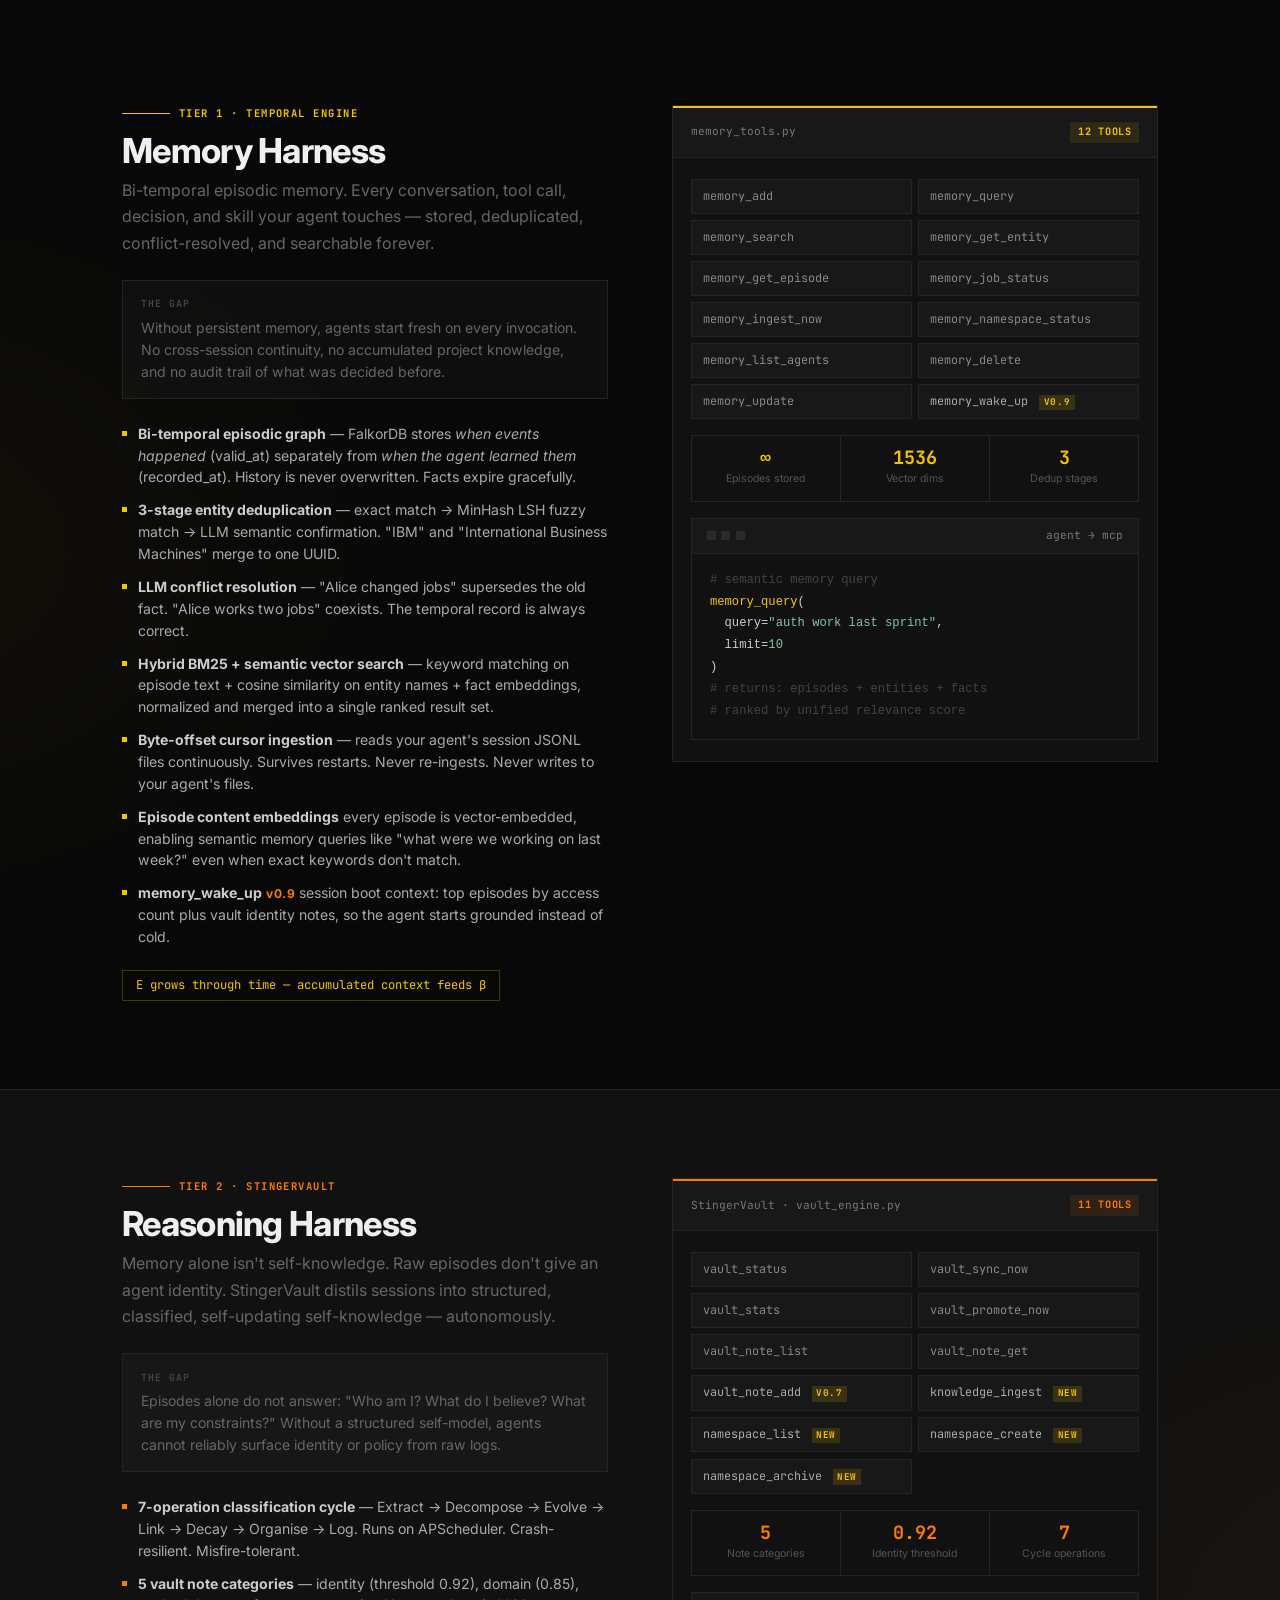
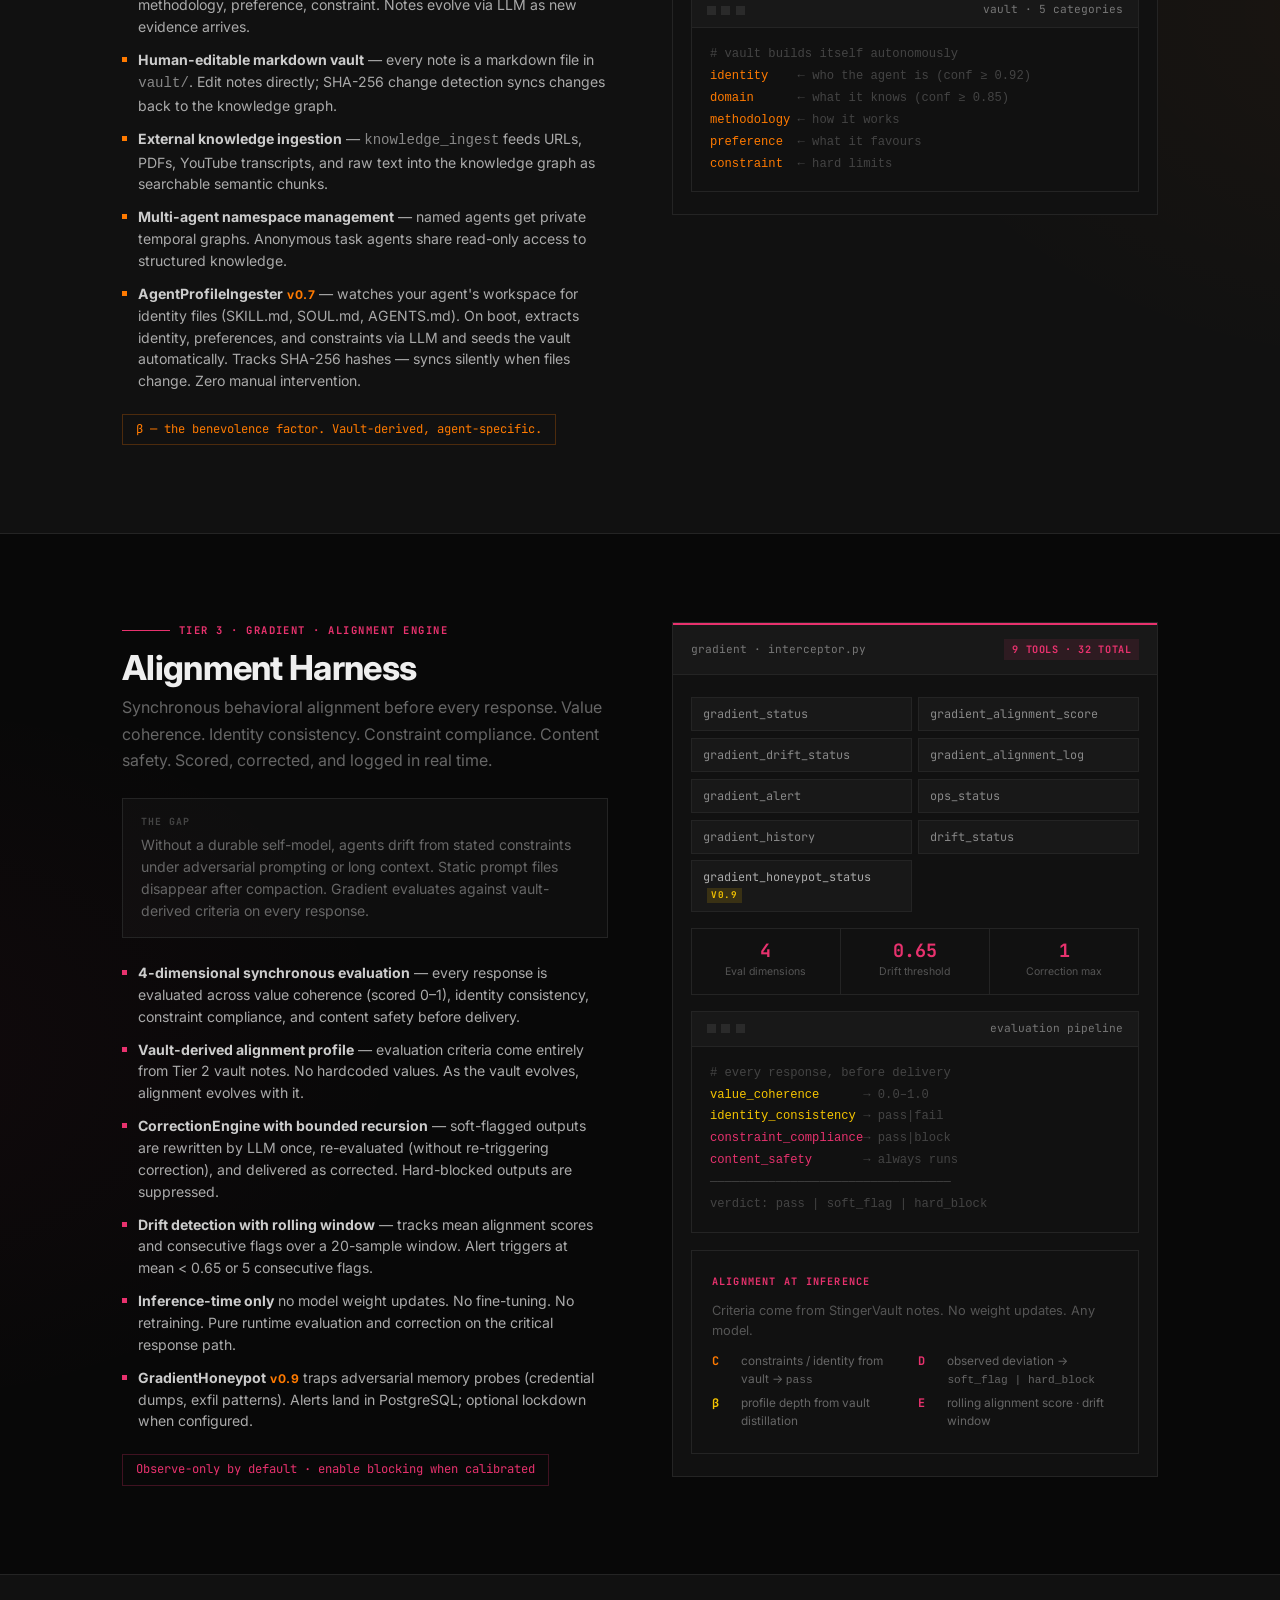
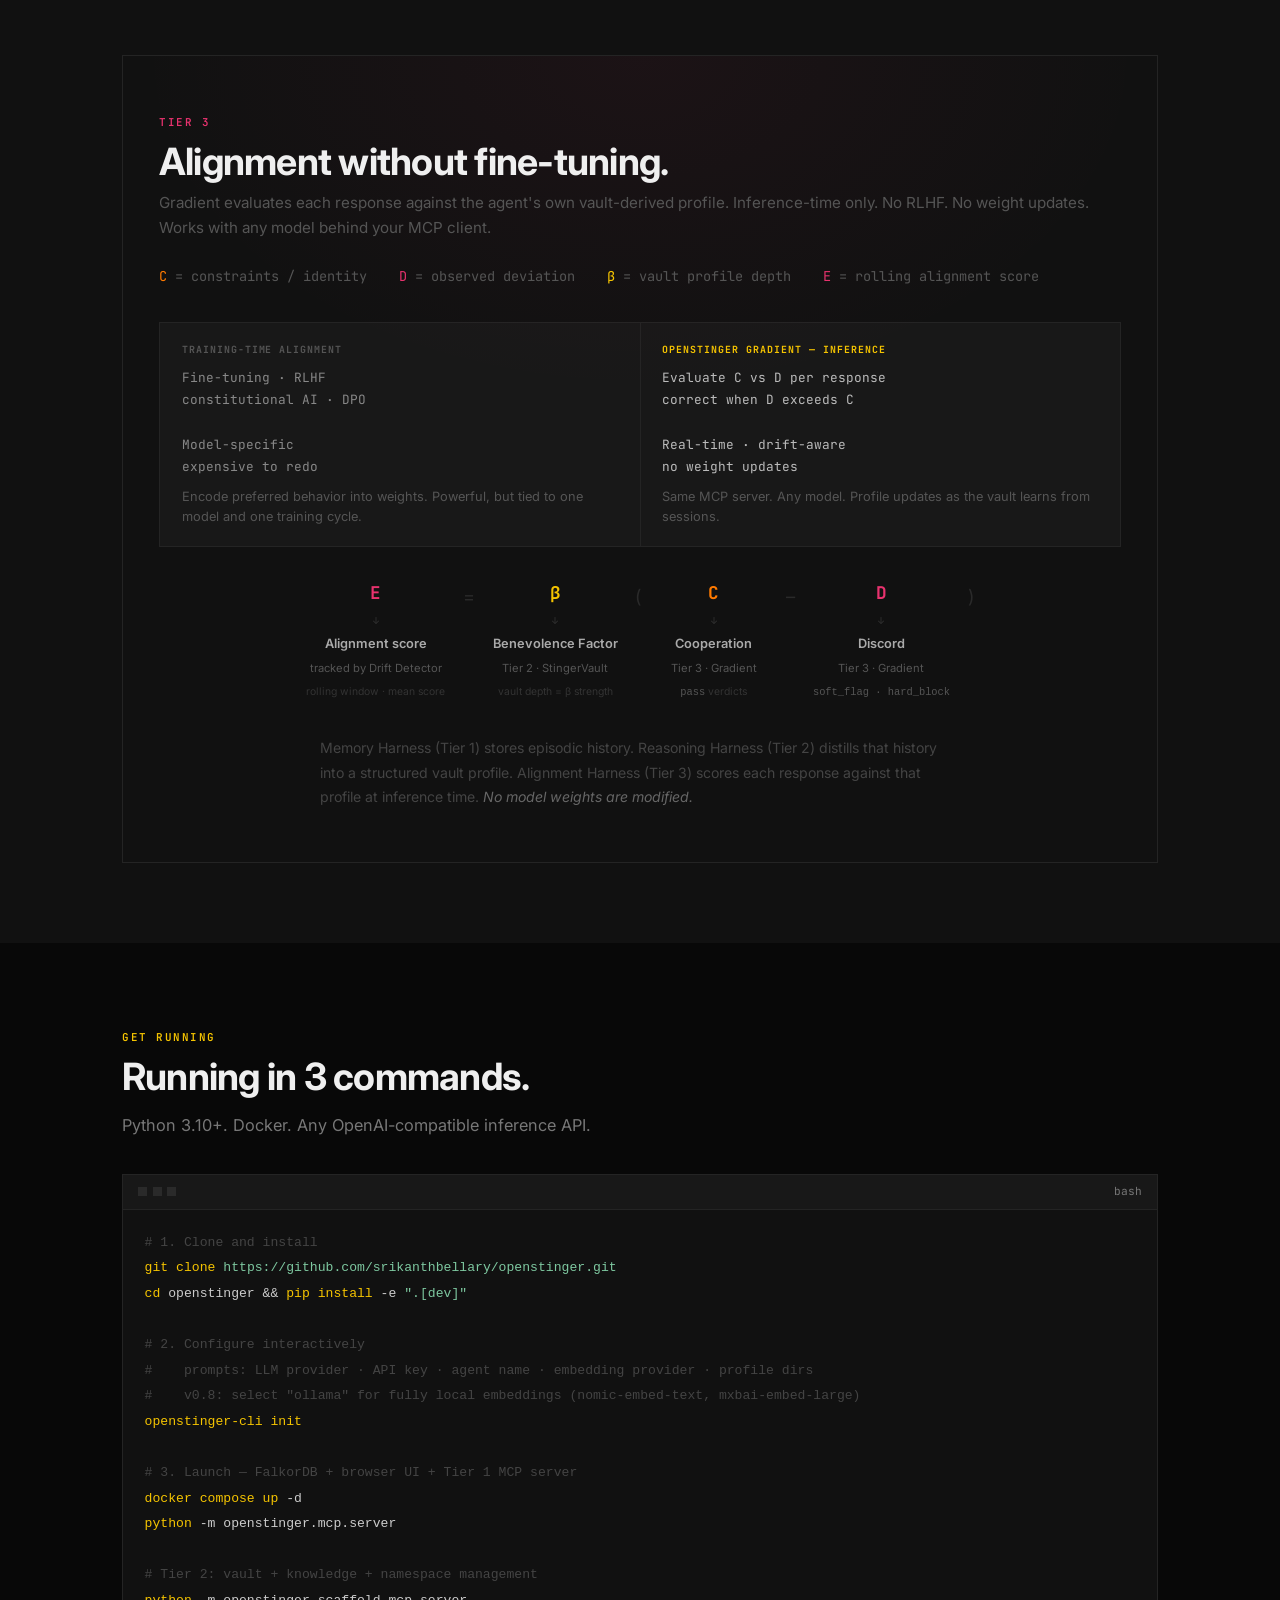
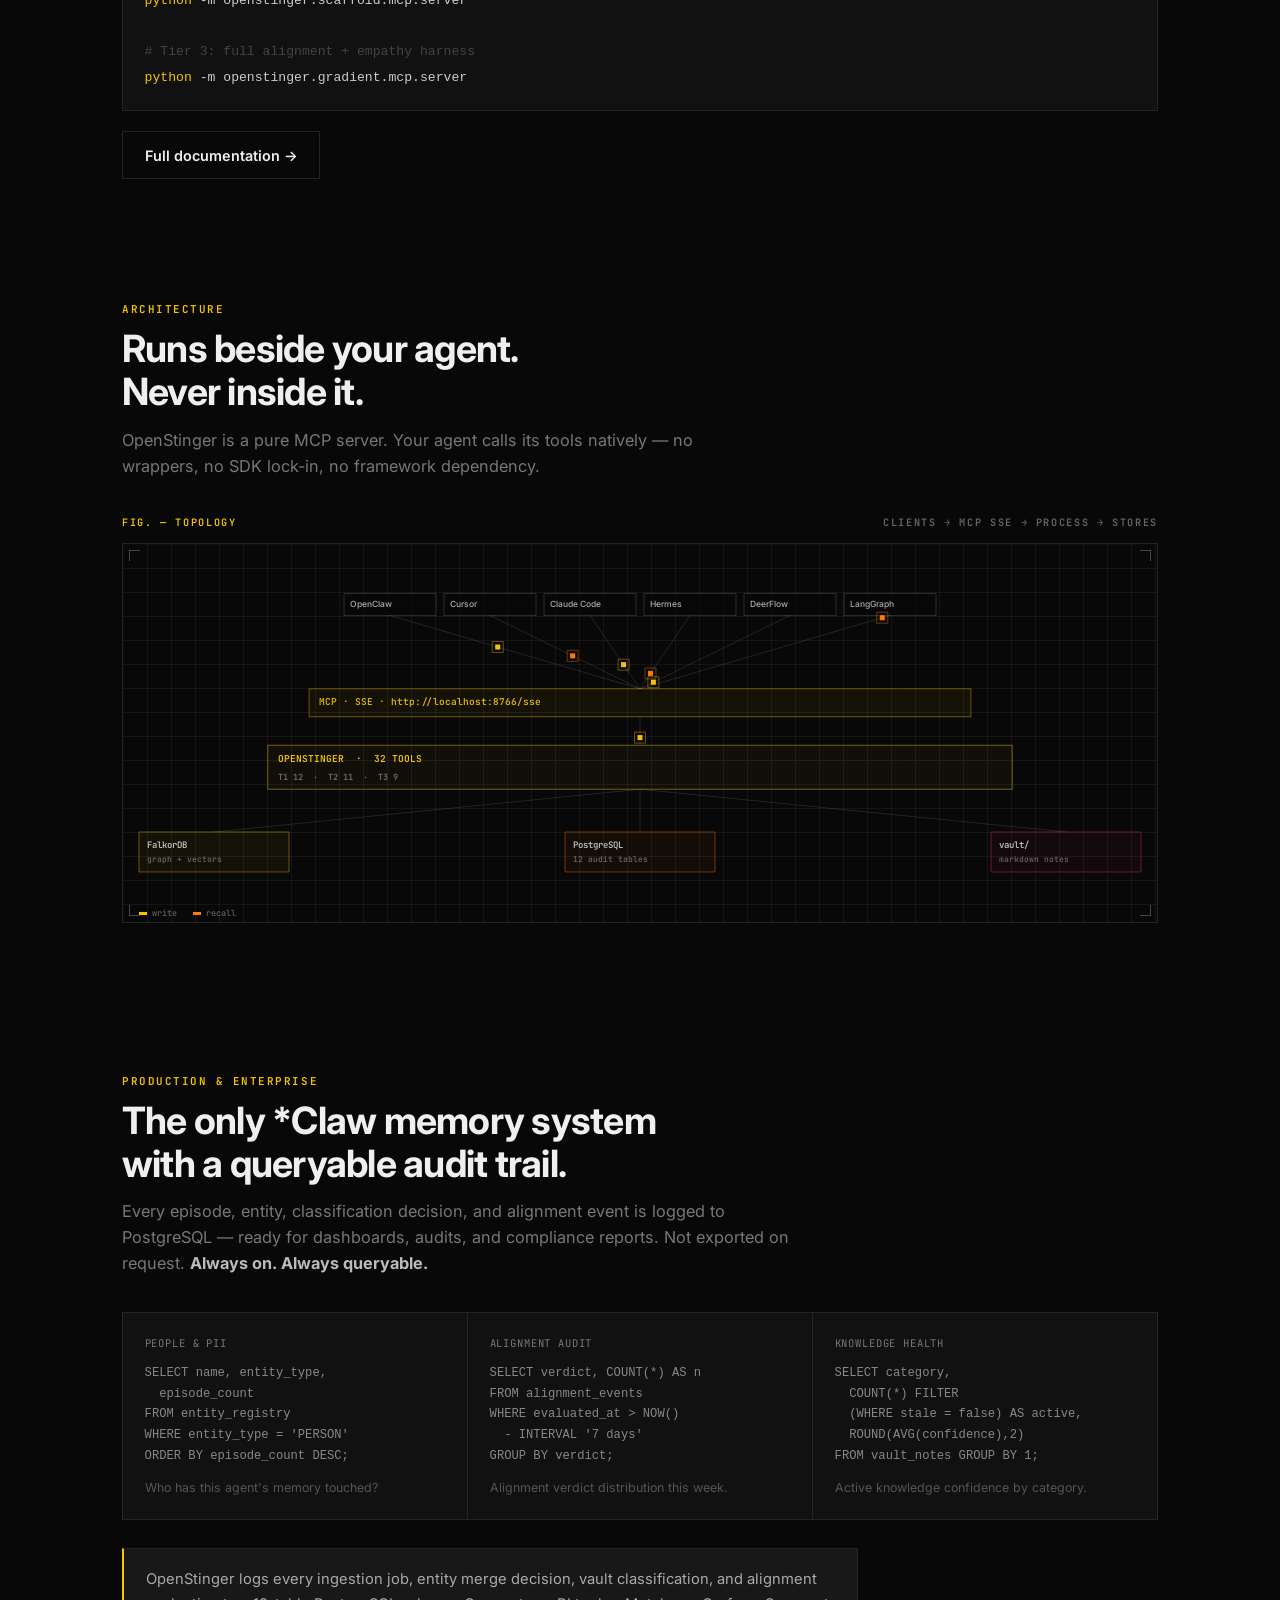
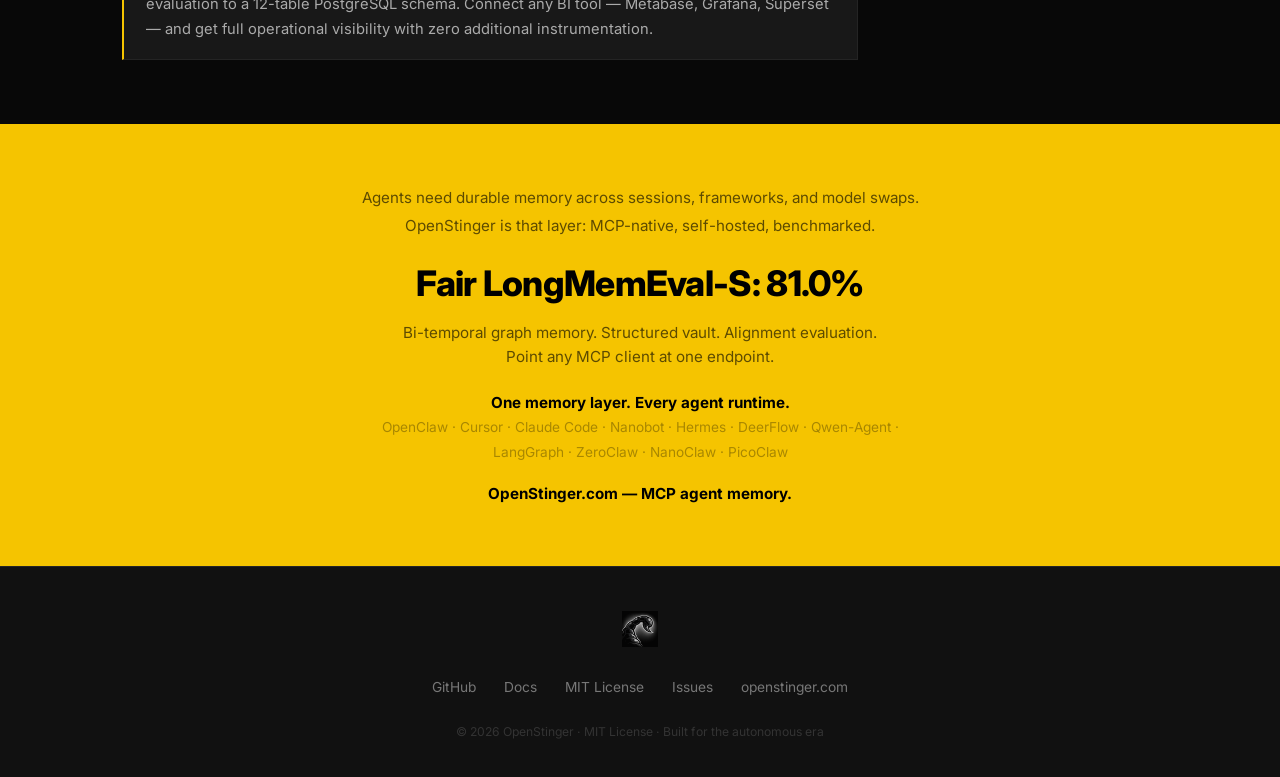
==== commit 758165a7: "Rebuild homepage with OpenStinger house figures Replace emoji cards and ASCII topology with canvas f" ====
--- a/index.html
+++ b/index.html
@@ -25,1617 +25,21 @@
   <link rel="preload" as="image" href="logo.png">
   <link rel="preconnect" href="https://fonts.googleapis.com">
   <link rel="preconnect" href="https://fonts.gstatic.com" crossorigin>
-  <link href="https://fonts.googleapis.com/css2?family=Inter:wght@400;500;600;700;800;900&display=swap" rel="stylesheet">
-  <style>
-    :root {
-      --black: #080808;
-      --surface: #111111;
-      --surface2: #181818;
-      --border: #242424;
-      --yellow: #f5c400;
-      --yellow-dim: #c49e00;
-      --yellow-glow: rgba(245, 196, 0, 0.12);
-      --orange: #ff7a00;
-      --red: #e8326e;
-      --white: #efefef;
-      --grey: #777;
-      --grey-dim: #3a3a3a;
-      --font: 'Inter', -apple-system, BlinkMacSystemFont, 'Segoe UI', sans-serif;
-      --mono: 'JetBrains Mono', 'Fira Code', 'Courier New', monospace;
-    }
-
-    *,
-    *::before,
-    *::after {
-      margin: 0;
-      padding: 0;
-      box-sizing: border-box;
-    }
-
-    html {
-      scroll-behavior: smooth;
-      overflow-x: hidden;
-    }
-
-    body {
-      background: var(--black);
-      color: var(--white);
-      font-family: var(--font);
-      line-height: 1.6;
-      overflow-x: hidden;
-    }
-
-    /* ── TYPOGRAPHY ─────────────────────────────────────────── */
-    h1,
-    h2,
-    h3 {
-      line-height: 1.12;
-      letter-spacing: -0.025em;
-    }
-
-    h2 {
-      font-size: clamp(1.9rem, 4vw, 2.9rem);
-      font-weight: 700;
-    }
-
-    h3 {
-      font-size: 1.2rem;
-      font-weight: 600;
-    }
-
-    p {
-      color: #999;
-    }
-
-    /* ── NAV ────────────────────────────────────────────────── */
-    nav {
-      position: fixed;
-      top: 0;
-      left: 0;
-      right: 0;
-      z-index: 200;
-      display: flex;
-      align-items: center;
-      justify-content: space-between;
-      padding: 0.85rem 2.5rem;
-      background: rgba(8, 8, 8, 0.92);
-      backdrop-filter: blur(14px);
-      border-bottom: 1px solid var(--border);
-    }
-
-    .nav-logo {
-      height: 30px;
-      display: block;
-    }
-
-    .nav-links {
-      display: flex;
-      gap: 1.75rem;
-      align-items: center;
-    }
-
-    .nav-links a {
-      color: var(--grey);
-      text-decoration: none;
-      font-size: 0.88rem;
-      font-weight: 500;
-      transition: color .2s;
-    }
-
-    .nav-links a:hover {
-      color: var(--white);
-    }
-
-    .nav-tier {
-      font-size: 0.78rem !important;
-      font-weight: 600 !important;
-      letter-spacing: 0.04em;
-    }
-
-    .nav-tier.t1:hover {
-      color: var(--yellow) !important;
-    }
-
-    .nav-tier.t2:hover {
-      color: var(--orange) !important;
-    }
-
-    .nav-tier.t3:hover {
-      color: var(--red) !important;
-    }
-
-    .nav-cta {
-      background: var(--yellow);
-      color: #000 !important;
-      padding: 0.4rem 1rem;
-      border-radius: 6px;
-      font-size: 0.82rem;
-      font-weight: 700;
-      text-decoration: none;
-      transition: background .2s;
-    }
-
-    .nav-cta:hover {
-      background: var(--yellow-dim) !important;
-    }
-
-    /* ── HERO ───────────────────────────────────────────────── */
-    .hero {
-      min-height: 100vh;
-      display: flex;
-      flex-direction: column;
-      align-items: center;
-      justify-content: center;
-      text-align: center;
-      padding: 9rem 2rem 5rem;
-      position: relative;
-      overflow: hidden;
-    }
-
-    .hero::before {
-      content: '';
-      position: absolute;
-      inset: 0;
-      background:
-        radial-gradient(ellipse 90% 55% at 50% -5%, rgba(245, 196, 0, 0.09) 0%, transparent 65%),
-        radial-gradient(ellipse 50% 35% at 85% 90%, rgba(245, 196, 0, 0.04) 0%, transparent 55%);
-      pointer-events: none;
-    }
-
-    .hero-grid {
-      position: absolute;
-      inset: 0;
-      background-image:
-        linear-gradient(rgba(255, 255, 255, 0.022) 1px, transparent 1px),
-        linear-gradient(90deg, rgba(255, 255, 255, 0.022) 1px, transparent 1px);
-      background-size: 64px 64px;
-      mask-image: radial-gradient(ellipse 110% 75% at 50% 0%, black 0%, transparent 75%);
-      pointer-events: none;
-    }
-
-    .hero-logo {
-      width: min(560px, 84vw);
-      margin-bottom: 2rem;
-      filter: drop-shadow(0 0 40px rgba(245, 196, 0, 0.15));
-      position: relative;
-      z-index: 1;
-    }
-
-    .hero-badge {
-      display: inline-flex;
-      align-items: center;
-      gap: 0.5rem;
-      background: rgba(245, 196, 0, 0.08);
-      border: 1px solid rgba(245, 196, 0, 0.25);
-      color: var(--yellow);
-      padding: 0.3rem 1rem;
-      border-radius: 100px;
-      font-size: 0.75rem;
-      font-weight: 700;
-      letter-spacing: 0.08em;
-      text-transform: uppercase;
-      margin-bottom: 1.75rem;
-      position: relative;
-      z-index: 1;
-    }
-
-    .hero h1 {
-      font-size: clamp(1.8rem, 4.2vw, 3.2rem);
-      font-weight: 900;
-      max-width: 860px;
-      margin: 0 auto 1.5rem;
-      position: relative;
-      z-index: 1;
-    }
-
-    .hero h1 .y {
-      color: var(--yellow);
-    }
-
-    .hero-manifesto {
-      max-width: 700px;
-      margin: 0 auto 0.75rem;
-      font-size: clamp(0.95rem, 2vw, 1.15rem);
-      color: #777;
-      line-height: 1.75;
-      position: relative;
-      z-index: 1;
-    }
-
-    .hero-manifesto em {
-      color: #bbb;
-      font-style: normal;
-    }
-
-    .hero-actions {
-      display: flex;
-      gap: 1rem;
-      flex-wrap: wrap;
-      justify-content: center;
-      margin-top: 2.25rem;
-      position: relative;
-      z-index: 1;
-    }
-
-    .btn-y {
-      background: var(--yellow);
-      color: #000;
-      padding: 0.8rem 2rem;
-      border-radius: 8px;
-      font-weight: 700;
-      font-size: 0.95rem;
-      text-decoration: none;
-      transition: all .2s;
-      display: inline-flex;
-      align-items: center;
-      gap: 0.5rem;
-    }
-
-    .btn-y:hover {
-      background: var(--yellow-dim);
-      transform: translateY(-1px);
-    }
-
-    .btn-outline {
-      background: transparent;
-      color: var(--white);
-      padding: 0.8rem 2rem;
-      border-radius: 8px;
-      font-weight: 600;
-      font-size: 0.95rem;
-      text-decoration: none;
-      border: 1px solid var(--border);
-      transition: all .2s;
-      display: inline-flex;
-      align-items: center;
-      gap: 0.5rem;
-    }
-
-    .btn-outline:hover {
-      border-color: #555;
-      background: var(--surface);
-    }
-
-    .hero-scroll {
-      position: absolute;
-      bottom: 2.5rem;
-      display: flex;
-      flex-direction: column;
-      align-items: center;
-      gap: 0.4rem;
-      color: #2a2a2a;
-      font-size: 0.7rem;
-      letter-spacing: 0.1em;
-      text-transform: uppercase;
-      animation: bob 2.2s ease-in-out infinite;
-    }
-
-    @keyframes bob {
-
-      0%,
-      100% {
-        transform: translateY(0);
-      }
-
-      50% {
-        transform: translateY(7px);
-      }
-    }
-
-    /* ── HAMBURGER ───────────────────────────────────────────── */
-    .hamburger {
-      display: none;
-      flex-direction: column;
-      gap: 5px;
-      background: none;
-      border: none;
-      cursor: pointer;
-      padding: 4px;
-      margin-left: auto;
-    }
-
-    .hamburger span {
-      display: block;
-      width: 22px;
-      height: 2px;
-      background: var(--grey);
-      border-radius: 2px;
-      transition: background 0.2s;
-    }
-
-    .hamburger:hover span {
-      background: var(--white);
-    }
-
-    /* ── FULL-WIDTH WRAPPER ─────────────────────────────────── */
-    .full {
-      width: 100%;
-    }
-
-    /* ── SECTIONS ───────────────────────────────────────────── */
-    .section-inner {
-      max-width: 1100px;
-      margin: 0 auto;
-      padding: 5.5rem 2rem;
-    }
-
-    .section-inner.tight {
-      padding-top: 2.5rem;
-    }
-
-    .slabel {
-      display: inline-block;
-      font-size: 0.72rem;
-      font-weight: 700;
-      letter-spacing: 0.12em;
-      text-transform: uppercase;
-      color: var(--yellow);
-      margin-bottom: 0.65rem;
-    }
-
-    .stitle {
-      margin-bottom: 0.9rem;
-    }
-
-    .sdesc {
-      font-size: 1.05rem;
-      color: #777;
-      max-width: 580px;
-      margin-bottom: 3rem;
-    }
-
-    /* ── STATS BAR ──────────────────────────────────────────── */
-    .stats {
-      display: grid;
-      grid-template-columns: repeat(auto-fit, minmax(130px, 1fr));
-      gap: 1px;
-      background: var(--border);
-      border: 1px solid var(--border);
-      border-radius: 12px;
-      overflow: hidden;
-    }
-
-    .stat {
-      background: var(--surface);
-      padding: 1.4rem;
-      text-align: center;
-    }
-
-    .stat-n {
-      font-size: 2rem;
-      font-weight: 900;
-      line-height: 1;
-      color: var(--yellow);
-      font-family: var(--mono);
-    }
-
-    .stat-l {
-      font-size: 0.78rem;
-      color: var(--grey);
-      margin-top: 0.4rem;
-    }
-
-    /* ── TIER OVERVIEW INTRO ────────────────────────────────── */
-    .tier-intro {
-      display: grid;
-      grid-template-columns: repeat(3, 1fr);
-      gap: 1px;
-      background: var(--border);
-      border: 1px solid var(--border);
-      border-radius: 12px;
-      overflow: hidden;
-      margin-top: 2rem;
-    }
-
-    .ti-cell {
-      background: var(--surface);
-      padding: 1.5rem;
-      text-align: center;
-      text-decoration: none;
-      display: flex;
-      flex-direction: column;
-      align-items: center;
-      gap: 0.5rem;
-      transition: background .2s;
-    }
-
-    .ti-cell:hover {
-      background: var(--surface2);
-    }
-
-    .ti-num {
-      font-family: var(--mono);
-      font-size: 0.72rem;
-      font-weight: 700;
-      letter-spacing: 0.1em;
-      text-transform: uppercase;
-    }
-
-    .ti-name {
-      font-size: 1rem;
-      font-weight: 700;
-      color: var(--white);
-    }
-
-    .ti-tools {
-      font-size: 0.78rem;
-      color: var(--grey);
-    }
-
-    .ti-cell.t1 .ti-num {
-      color: var(--yellow);
-    }
-
-    .ti-cell.t2 .ti-num {
-      color: var(--orange);
-    }
-
-    .ti-cell.t3 .ti-num {
-      color: var(--red);
-    }
-
-    .ti-cell.t1 {
-      border-bottom: 2px solid var(--yellow);
-    }
-
-    .ti-cell.t2 {
-      border-bottom: 2px solid var(--orange);
-    }
-
-    .ti-cell.t3 {
-      border-bottom: 2px solid var(--red);
-    }
-
-    /* ── TIER SECTIONS ─────────────────────────────────────── */
-    .tier-section {
-      width: 100%;
-      position: relative;
-      overflow: hidden;
-    }
-
-    .tier-section+.tier-section {
-      border-top: 1px solid var(--border);
-    }
-
-    .tier-section.t1-bg::before {
-      content: '';
-      position: absolute;
-      inset: 0;
-      pointer-events: none;
-      background: radial-gradient(ellipse 60% 50% at -10% 50%, rgba(245, 196, 0, 0.04) 0%, transparent 70%);
-    }
-
-    .tier-section.t2-bg::before {
-      content: '';
-      position: absolute;
-      inset: 0;
-      pointer-events: none;
-      background: radial-gradient(ellipse 60% 50% at 110% 50%, rgba(255, 122, 0, 0.04) 0%, transparent 70%);
-    }
-
-    .tier-section.t3-bg::before {
-      content: '';
-      position: absolute;
-      inset: 0;
-      pointer-events: none;
-      background: radial-gradient(ellipse 60% 50% at -10% 50%, rgba(232, 50, 110, 0.04) 0%, transparent 70%);
-    }
-
-    .tier-inner {
-      max-width: 1100px;
-      margin: 0 auto;
-      padding: 6rem 2rem;
-      display: grid;
-      grid-template-columns: 1fr 1fr;
-      gap: 5rem;
-      align-items: start;
-      position: relative;
-      z-index: 1;
-    }
-
-    .tier-inner.flip > :first-child {
-      order: 2;
-    }
-
-    .tier-inner.flip > :last-child {
-      order: 1;
-    }
-
-    .tier-label {
-      font-size: 0.68rem;
-      font-weight: 700;
-      letter-spacing: 0.14em;
-      text-transform: uppercase;
-      margin-bottom: 0.6rem;
-      display: flex;
-      align-items: center;
-      gap: 0.6rem;
-    }
-
-    .t1 .tier-label {
-      color: var(--yellow);
-    }
-
-    .t2 .tier-label {
-      color: var(--orange);
-    }
-
-    .t3 .tier-label {
-      color: var(--red);
-    }
-
-    .tier-label .tier-line {
-      height: 1px;
-      flex: 1;
-      max-width: 48px;
-    }
-
-    .t1 .tier-line {
-      background: var(--yellow);
-    }
-
-    .t2 .tier-line {
-      background: var(--orange);
-    }
-
-    .t3 .tier-line {
-      background: var(--red);
-    }
-
-    .tier-h {
-      font-size: clamp(1.7rem, 3.2vw, 2.5rem);
-      font-weight: 800;
-      margin-bottom: 0.5rem;
-    }
-
-    .tier-sub {
-      font-size: 1.05rem;
-      color: #666;
-      margin-bottom: 1.75rem;
-      line-height: 1.65;
-      max-width: 480px;
-    }
-
-    .problem-box {
-      background: rgba(255, 255, 255, 0.025);
-      border: 1px solid var(--border);
-      border-radius: 8px;
-      padding: 1rem 1.25rem;
-      margin-bottom: 1.75rem;
-    }
-
-    .problem-box .pb-label {
-      font-size: 0.65rem;
-      font-weight: 700;
-      letter-spacing: 0.1em;
-      text-transform: uppercase;
-      color: #444;
-      margin-bottom: 0.35rem;
-    }
-
-    .problem-box p {
-      font-size: 0.9rem;
-      color: #666;
-      line-height: 1.55;
-    }
-
-    .tier-features {
-      list-style: none;
-      display: flex;
-      flex-direction: column;
-      gap: 0.75rem;
-    }
-
-    .tier-features li {
-      display: flex;
-      gap: 0.75rem;
-      align-items: flex-start;
-      font-size: 0.9rem;
-      color: #aaa;
-      line-height: 1.55;
-    }
-
-    .tf-dot {
-      width: 6px;
-      height: 6px;
-      border-radius: 50%;
-      flex-shrink: 0;
-      margin-top: 0.55rem;
-    }
-
-    .t1 .tf-dot {
-      background: var(--yellow);
-    }
-
-    .t2 .tf-dot {
-      background: var(--orange);
-    }
-
-    .t3 .tf-dot {
-      background: var(--red);
-    }
-
-    .tier-pill {
-      display: inline-flex;
-      align-items: center;
-      gap: 0.5rem;
-      border: 1px solid var(--border);
-      border-radius: 100px;
-      padding: 0.35rem 0.9rem;
-      font-size: 0.8rem;
-      font-family: var(--mono);
-      margin-top: 1.5rem;
-    }
-
-    .t1 .tier-pill {
-      color: var(--yellow);
-      border-color: rgba(245, 196, 0, 0.25);
-    }
-
-    .t2 .tier-pill {
-      color: var(--orange);
-      border-color: rgba(255, 122, 0, 0.25);
-    }
-
-    .t3 .tier-pill {
-      color: var(--red);
-      border-color: rgba(232, 50, 110, 0.25);
-    }
-
-    /* ── TIER RIGHT PANEL ───────────────────────────────────── */
-    .tier-panel {
-      background: var(--surface);
-      border: 1px solid var(--border);
-      border-radius: 14px;
-      overflow: hidden;
-    }
-
-    .tier-panel-head {
-      padding: 1rem 1.25rem;
-      background: var(--surface2);
-      border-bottom: 1px solid var(--border);
-      display: flex;
-      align-items: center;
-      justify-content: space-between;
-    }
-
-    .t1 .tier-panel-head {
-      border-top: 2px solid var(--yellow);
-    }
-
-    .t2 .tier-panel-head {
-      border-top: 2px solid var(--orange);
-    }
-
-    .t3 .tier-panel-head {
-      border-top: 2px solid var(--red);
-    }
-
-    .tp-label {
-      font-size: 0.72rem;
-      color: var(--grey);
-      font-family: var(--mono);
-    }
-
-    .tp-badge {
-      font-size: 0.68rem;
-      font-weight: 700;
-      letter-spacing: 0.06em;
-      text-transform: uppercase;
-      padding: 0.2rem 0.6rem;
-      border-radius: 4px;
-    }
-
-    .t1 .tp-badge {
-      background: rgba(245, 196, 0, 0.1);
-      color: var(--yellow);
-    }
-
-    .t2 .tp-badge {
-      background: rgba(255, 122, 0, 0.1);
-      color: var(--orange);
-    }
-
-    .t3 .tp-badge {
-      background: rgba(232, 50, 110, 0.1);
-      color: var(--red);
-    }
-
-    .tier-panel-body {
-      padding: 1.5rem 1.25rem;
-    }
-
-    /* tool grid */
-    .tool-grid {
-      display: grid;
-      grid-template-columns: 1fr 1fr;
-      gap: 0.5rem;
-      margin-bottom: 1rem;
-    }
-
-    .tool-item {
-      background: var(--surface2);
-      border: 1px solid var(--border);
-      border-radius: 6px;
-      padding: 0.55rem 0.75rem;
-      font-size: 0.77rem;
-      font-family: var(--mono);
-      color: #888;
-      line-height: 1.4;
-    }
-
-    .tool-item.new-tool {
-      border-color: rgba(255, 255, 255, 0.1);
-      color: #aaa;
-    }
-
-    .tool-item .new-badge {
-      display: inline-block;
-      font-size: 0.6rem;
-      font-weight: 700;
-      letter-spacing: 0.06em;
-      text-transform: uppercase;
-      background: rgba(245, 196, 0, 0.15);
-      color: var(--yellow);
-      padding: 0.1rem 0.3rem;
-      border-radius: 3px;
-      margin-left: 0.3rem;
-      vertical-align: middle;
-    }
-
-    /* tier stat row */
-    .tier-stats {
-      display: grid;
-      grid-template-columns: repeat(3, 1fr);
-      gap: 1px;
-      background: var(--border);
-      border: 1px solid var(--border);
-      border-radius: 8px;
-      overflow: hidden;
-      margin-top: 1rem;
-    }
-
-    .ts-cell {
-      background: var(--surface);
-      padding: 0.85rem;
-      text-align: center;
-    }
-
-    .ts-n {
-      font-size: 1.25rem;
-      font-weight: 900;
-      font-family: var(--mono);
-      line-height: 1;
-    }
-
-    .t1 .ts-n {
-      color: var(--yellow);
-    }
-
-    .t2 .ts-n {
-      color: var(--orange);
-    }
-
-    .t3 .ts-n {
-      color: var(--red);
-    }
-
-    .ts-l {
-      font-size: 0.68rem;
-      color: #555;
-      margin-top: 0.25rem;
-    }
-
-    /* ── LOVE EQUATION SECTION ──────────────────────────────── */
-    .love-section {
-      background: var(--surface);
-      border: 1px solid var(--border);
-      border-radius: 14px;
-      padding: 2rem 1.75rem;
-      margin-top: 1.25rem;
-    }
-
-    .love-section-head {
-      font-size: 0.68rem;
-      font-weight: 700;
-      letter-spacing: 0.12em;
-      text-transform: uppercase;
-      color: var(--red);
-      margin-bottom: 0.75rem;
-    }
-
-    .love-eq-display {
-      background: rgba(232, 50, 110, 0.04);
-      border: 1px solid rgba(232, 50, 110, 0.2);
-      border-radius: 10px;
-      padding: 1.25rem 1.5rem;
-      text-align: center;
-      margin: 1rem 0 0.5rem;
-    }
-
-    .love-eq-main {
-      font-family: var(--mono);
-      font-size: clamp(0.82rem, 1.6vw, 1.05rem);
-      font-weight: 700;
-      color: var(--white);
-      line-height: 1.8;
-      letter-spacing: 0.01em;
-    }
-
-    .love-eq-main .lv {
-      color: var(--red);
-    }
-
-    .love-eq-main .lk {
-      color: var(--yellow);
-    }
-
-    .love-eq-main .le {
-      color: var(--red);
-    }
-
-    .love-eq-main .lt {
-      color: var(--orange);
-    }
-
-    .love-eq-main .lep {
-      color: #888;
-    }
-
-    .love-def {
-      display: grid;
-      grid-template-columns: 1fr 1fr;
-      gap: 0.4rem;
-      margin-top: 0.75rem;
-    }
-
-    .love-def-item {
-      display: flex;
-      gap: 0.5rem;
-      align-items: flex-start;
-      font-size: 0.75rem;
-      line-height: 1.5;
-    }
-
-    .love-def-sym {
-      font-family: var(--mono);
-      font-weight: 700;
-      flex-shrink: 0;
-      min-width: 28px;
-    }
-
-    .love-def-sym.lv {
-      color: var(--red);
-    }
-
-    .love-def-sym.lk {
-      color: var(--yellow);
-    }
-
-    .love-def-sym.le {
-      color: var(--red);
-    }
-
-    .love-def-sym.lt {
-      color: var(--orange);
-    }
-
-    .love-def-desc {
-      color: #666;
-    }
-
-    /* Full-width love box (the dedicated equation section) */
-    .love-full-box {
-      max-width: 1100px;
-      margin: 0 auto;
-      padding: 5.5rem 2rem;
-    }
-
-    .love-full-inner {
-      background: var(--surface);
-      border: 1px solid var(--border);
-      border-radius: 16px;
-      padding: 4rem 2.5rem;
-      text-align: center;
-      position: relative;
-      overflow: hidden;
-    }
-
-    .love-full-inner::before {
-      content: '';
-      position: absolute;
-      inset: 0;
-      pointer-events: none;
-      background: radial-gradient(ellipse 70% 60% at 50% 0%, rgba(232, 50, 110, 0.06) 0%, transparent 70%);
-    }
-
-    .love-big-formula {
-      font-family: var(--mono);
-      font-size: clamp(0.9rem, 2.5vw, 1.5rem);
-      font-weight: 700;
-      color: var(--white);
-      padding: 1.75rem 2rem;
-      background: rgba(232, 50, 110, 0.05);
-      border: 1px solid rgba(232, 50, 110, 0.2);
-      border-radius: 12px;
-      display: inline-block;
-      margin: 1.75rem 0 0.5rem;
-      line-height: 2.2;
-      max-width: 100%;
-      word-break: break-word;
-      position: relative;
-      z-index: 1;
-    }
-
-    .love-big-formula .lv {
-      color: var(--red);
-    }
-
-    .love-big-formula .lk {
-      color: var(--yellow);
-    }
-
-    .love-big-formula .le {
-      color: var(--red);
-    }
-
-    .love-big-formula .lt {
-      color: var(--orange);
-    }
-
-    .love-big-formula .lep {
-      color: #666;
-    }
-
-    .love-big-formula .lop {
-      color: #555;
-    }
-
-    .love-vs {
-      display: grid;
-      grid-template-columns: 1fr 1fr;
-      gap: 1rem;
-      margin: 2rem 0;
-      text-align: left;
-      max-width: 780px;
-      margin-left: auto;
-      margin-right: auto;
-    }
-
-    .love-vs-cell {
-      background: var(--surface2);
-      border: 1px solid var(--border);
-      border-radius: 10px;
-      padding: 1.25rem 1.5rem;
-    }
-
-    .love-vs-label {
-      font-size: 0.65rem;
-      font-weight: 700;
-      letter-spacing: 0.1em;
-      text-transform: uppercase;
-      margin-bottom: 0.6rem;
-    }
-
-    .love-vs-cell.training .love-vs-label {
-      color: #555;
-    }
-
-    .love-vs-cell.inference .love-vs-label {
-      color: var(--yellow);
-    }
-
-    .love-vs-cell.inference {
-      border-color: rgba(245, 196, 0, 0.2);
-    }
-
-    .love-vs-formula {
-      font-family: var(--mono);
-      font-size: 0.82rem;
-      color: #888;
-      line-height: 1.8;
-    }
-
-    .love-vs-cell.inference .love-vs-formula {
-      color: #bbb;
-    }
-
-    .love-vs-desc {
-      font-size: 0.82rem;
-      color: #555;
-      margin-top: 0.6rem;
-      line-height: 1.55;
-    }
-
-    .love-vs-cell.inference .love-vs-desc {
-      color: #777;
-    }
-
-    .love-map-full {
-      display: flex;
-      justify-content: center;
-      align-items: flex-start;
-      gap: 1.25rem;
-      margin-top: 2.25rem;
-      flex-wrap: nowrap;
-      position: relative;
-      z-index: 1;
-    }
-
-    .lmf-item {
-      display: flex;
-      flex-direction: column;
-      align-items: center;
-      gap: 0.4rem;
-      min-width: 120px;
-    }
-
-    .lmf-sym {
-      font-family: var(--mono);
-      font-size: 1.2rem;
-      font-weight: 700;
-    }
-
-    .lmf-sym.lv {
-      color: var(--red);
-    }
-
-    .lmf-sym.lk {
-      color: var(--yellow);
-    }
-
-    .lmf-sym.le {
-      color: var(--red);
-    }
-
-    .lmf-sym.lt {
-      color: var(--orange);
-    }
-
-    .lmf-sym.lep {
-      color: #555;
-    }
-
-    .lmf-arr {
-      font-size: 0.6rem;
-      color: #333;
-    }
-
-    .lmf-name {
-      font-size: 0.82rem;
-      color: #aaa;
-      font-weight: 600;
-      text-align: center;
-    }
-
-    .lmf-tier {
-      font-size: 0.72rem;
-      color: #555;
-      text-align: center;
-    }
-
-    .lmf-op {
-      font-size: 1.25rem;
-      color: #2a2a2a;
-      padding-top: 0.2rem;
-      flex-shrink: 0;
-    }
-
-    /* ── CODE BLOCK ─────────────────────────────────────────── */
-    .cblock {
-      background: var(--surface);
-      border: 1px solid var(--border);
-      border-radius: 10px;
-      overflow: hidden;
-    }
-
-    .cblock-head {
-      display: flex;
-      align-items: center;
-      justify-content: space-between;
-      padding: 0.55rem 1rem;
-      background: var(--surface2);
-      border-bottom: 1px solid var(--border);
-    }
-
-    .cdots {
-      display: flex;
-      gap: 0.4rem;
-    }
-
-    .cdots span {
-      width: 12px;
-      height: 12px;
-      border-radius: 50%;
-    }
-
-    .cdots span:nth-child(1) {
-      background: #ff5f57;
-    }
-
-    .cdots span:nth-child(2) {
-      background: #febc2e;
-    }
-
-    .cdots span:nth-child(3) {
-      background: #28c840;
-    }
-
-    .clang {
-      font-size: 0.72rem;
-      color: var(--grey);
-      font-family: var(--mono);
-    }
-
-    .ccode {
-      padding: 1.4rem 1.5rem;
-      font-family: var(--mono);
-      font-size: 0.85rem;
-      line-height: 2;
-      color: #ccc;
-      overflow-x: auto;
-    }
-
-    .ccode pre {
-      white-space: pre;
-      margin: 0;
-    }
-
-    .cc {
-      color: #444;
-    }
-
-    .ck {
-      color: var(--yellow);
-    }
-
-    .cs {
-      color: #7ec8a0;
-    }
-
-    .at1 {
-      color: var(--yellow);
-    }
-
-    .at2 {
-      color: var(--orange);
-    }
-
-    .at3 {
-      color: var(--red);
-    }
-
-    /* ── MEMORY PORTABILITY STRIP ─────────────────────────────── */
-    .portability-strip {
-      width: 100%;
-      background: #0c0c0c;
-      border-top: 2px solid var(--yellow);
-      border-bottom: 1px solid var(--border);
-      padding: 5rem 2rem;
-      text-align: center;
-      overflow: hidden;
-    }
-
-    .portability-strip .ps-eyebrow {
-      font-family: var(--mono);
-      font-size: 0.72rem;
-      letter-spacing: 0.12em;
-      text-transform: uppercase;
-      color: var(--yellow);
-      margin-bottom: 1.25rem;
-    }
-
-    .portability-strip h2 {
-      font-size: clamp(1.8rem, 4.5vw, 3rem);
-      font-weight: 900;
-      letter-spacing: -0.03em;
-      color: var(--white);
-      max-width: 760px;
-      margin: 0 auto 1rem;
-      line-height: 1.1;
-    }
-
-    .portability-strip h2 em {
-      color: var(--yellow);
-      font-style: normal;
-    }
-
-    .portability-strip .ps-sub {
-      font-size: clamp(1rem, 2vw, 1.2rem);
-      color: #666;
-      max-width: 620px;
-      margin: 0 auto 3rem;
-      line-height: 1.7;
-    }
-
-    .ps-flow {
-      display: flex;
-      align-items: center;
-      justify-content: center;
-      gap: 0;
-      flex-wrap: nowrap;
-      max-width: 780px;
-      margin: 0 auto 3rem;
-    }
-
-    .ps-step {
-      background: var(--surface);
-      border: 1px solid var(--border);
-      border-radius: 10px;
-      padding: 1.25rem 1.75rem;
-      text-align: center;
-      min-width: 160px;
-    }
-
-    .ps-step-icon {
-      font-size: 1.6rem;
-      margin-bottom: 0.4rem;
-    }
-
-    .ps-step-label {
-      font-size: 0.78rem;
-      font-family: var(--mono);
-      color: var(--grey);
-      letter-spacing: 0.06em;
-      text-transform: uppercase;
-    }
-
-    .ps-step-desc {
-      font-size: 0.88rem;
-      color: var(--white);
-      margin-top: 0.3rem;
-      font-weight: 600;
-    }
-
-    .ps-arrow {
-      font-size: 1.4rem;
-      color: var(--yellow);
-      padding: 0 0.75rem;
-      font-weight: 700;
-    }
-
-    .ps-runtime-list {
-      font-family: var(--mono);
-      font-size: 0.95rem;
-      color: #666;
-      letter-spacing: 0.03em;
-      max-width: 640px;
-      margin: 0 auto;
-      line-height: 1.7;
-    }
-
-    /* ── LONGMEMEVAL STRIP ─────────────────────────────────────── */
-    .lme-strip {
-      width: 100%;
-      background: var(--black);
-      border-bottom: 1px solid var(--border);
-      padding: 4.5rem 2rem 5rem;
-    }
-
-    .lme-inner {
-      max-width: 920px;
-      margin: 0 auto;
-    }
-
-    .lme-strip .ps-eyebrow {
-      text-align: center;
-    }
-
-    .lme-strip h2 {
-      font-size: clamp(1.6rem, 4vw, 2.4rem);
-      font-weight: 900;
-      letter-spacing: -0.03em;
-      color: var(--white);
-      text-align: center;
-      line-height: 1.15;
-      margin-bottom: 0.75rem;
-    }
-
-    .lme-strip h2 em {
-      color: var(--yellow);
-      font-style: normal;
-    }
-
-    .lme-sub {
-      text-align: center;
-      color: #666;
-      font-size: 0.95rem;
-      line-height: 1.65;
-      max-width: 640px;
-      margin: 0 auto 2rem;
-    }
-
-    .lme-meta {
-      display: flex;
-      flex-wrap: wrap;
-      justify-content: center;
-      gap: 0.5rem 1.25rem;
-      margin-bottom: 2rem;
-      font-family: var(--mono);
-      font-size: 0.72rem;
-      color: #666;
-      letter-spacing: 0.04em;
-    }
-
-    .lme-meta span strong {
-      color: var(--yellow);
-      font-weight: 700;
-    }
-
-    .lme-table-wrap {
-      border: 1px solid var(--border);
-      border-radius: 12px;
-      overflow: hidden;
-      background: var(--border);
-    }
-
-    .lme-table {
-      width: 100%;
-      border-collapse: collapse;
-      font-size: 0.88rem;
-    }
-
-    .lme-table th {
-      background: var(--surface2);
-      color: #888;
-      font-family: var(--mono);
-      font-size: 0.68rem;
-      font-weight: 600;
-      letter-spacing: 0.08em;
-      text-transform: uppercase;
-      text-align: left;
-      padding: 0.85rem 1.1rem;
-    }
-
-    .lme-table th:nth-child(3),
-    .lme-table th:nth-child(4),
-    .lme-table td:nth-child(3),
-    .lme-table td:nth-child(4) {
-      text-align: right;
-    }
-
-    .lme-table td {
-      background: var(--surface);
-      color: #bbb;
-      padding: 0.8rem 1.1rem;
-      border-top: 1px solid var(--border);
-    }
-
-    .lme-table tr.lme-overall td {
-      color: var(--white);
-      font-weight: 700;
-      background: #141414;
-    }
-
-    .lme-table tr.lme-overall td:nth-child(3) {
-      color: var(--yellow);
-      font-family: var(--mono);
-      font-size: 1.05rem;
-    }
-
-    .lme-table .lme-type {
-      font-family: var(--mono);
-      font-size: 0.78rem;
-      color: #999;
-    }
-
-    .lme-foot {
-      margin-top: 1.25rem;
-      text-align: center;
-      font-size: 0.8rem;
-      color: #555;
-      line-height: 1.6;
-    }
-
-    .lme-foot a {
-      color: var(--yellow-dim);
-      text-decoration: none;
-    }
-
-    .lme-foot a:hover {
-      color: var(--yellow);
-    }
-
-    @media (max-width: 640px) {
-      .ps-flow {
-        flex-direction: column;
-      }
-
-      .lme-table th:nth-child(2),
-      .lme-table td:nth-child(2) {
-        display: none;
-      }
-
-      .ps-arrow {
-        transform: rotate(90deg);
-        padding: 0.5rem 0;
-      }
-
-      .ps-step {
-        width: 100%;
-        max-width: 260px;
-      }
-    }
-
-    /* ── BOTTOM MANIFESTO STRIP ─────────────────────────────── */
-    .manifesto-strip {
-      background: var(--yellow);
-      padding: 4rem 2rem;
-      text-align: center;
-    }
-
-    .manifesto-strip h2 {
-      color: #000;
-      font-size: clamp(1.6rem, 4.5vw, 2.8rem);
-      font-weight: 900;
-      max-width: 700px;
-      margin: 0 auto 0.75rem;
-    }
-
-    .manifesto-strip p {
-      color: rgba(0, 0, 0, 0.65);
-      font-size: 1rem;
-      max-width: 580px;
-      margin: 0 auto;
-    }
-
-    /* ── FOOTER ─────────────────────────────────────────────── */
-    footer {
-      background: var(--surface);
-      border-top: 1px solid var(--border);
-      padding: 3rem 2rem;
-      text-align: center;
-    }
-
-    footer img {
-      height: 36px;
-      margin-bottom: 1.5rem;
-      opacity: 0.75;
-    }
-
-    .flinks {
-      display: flex;
-      justify-content: center;
-      gap: 2rem;
-      flex-wrap: wrap;
-      margin-bottom: 1.75rem;
-    }
-
-    .flinks a {
-      color: var(--grey);
-      text-decoration: none;
-      font-size: 0.88rem;
-      transition: color .2s;
-    }
-
-    .flinks a:hover {
-      color: var(--white);
-    }
-
-    .fcopy {
-      font-size: 0.78rem;
-      color: #333;
-    }
-
-    /* ── FADE-IN ─────────────────────────────────────────────── */
-    .fi {
-      opacity: 0;
-      transform: translateY(22px);
-      transition: opacity .65s ease, transform .65s ease;
-    }
-
-    .fi.on {
-      opacity: 1;
-      transform: translateY(0);
-    }
-
-    /* ── RESPONSIVE ─────────────────────────────────────────── */
-    @media (max-width:900px) {
-      .tier-inner {
-        grid-template-columns: 1fr;
-        gap: 2.5rem;
-      }
-
-      .tier-inner.flip > :first-child,
-      .tier-inner.flip > :last-child {
-        order: unset;
-      }
-
-      .love-vs {
-        grid-template-columns: 1fr;
-      }
-
-      .love-map-full {
-        flex-wrap: wrap;
-      }
-
-      .tier-intro {
-        grid-template-columns: 1fr;
-      }
-    }
-
-    /* ── REDUCED MOTION ─────────────────────────────────────── */
-    @media (prefers-reduced-motion: reduce) {
-      .fi {
-        opacity: 1;
-        transform: none;
-        transition: none;
-      }
-
-      .hero-scroll {
-        animation: none;
-      }
-    }
-
-    @media (max-width:680px) {
-      .nav-links {
-        display: none;
-        position: fixed;
-        top: 52px;
-        left: 0;
-        right: 0;
-        background: #0c0c0c;
-        border-bottom: 1px solid var(--border);
-        flex-direction: column;
-        align-items: stretch;
-        padding: 0.5rem 0;
-        z-index: 999;
-      }
-
-      .nav-links.open {
-        display: flex;
-      }
-
-      .nav-links a {
-        padding: 0.75rem 1.5rem;
-        border-radius: 0;
-        border-bottom: 1px solid var(--border);
-      }
-
-      .hamburger {
-        display: flex;
-      }
-
-      .hero h1 {
-        font-size: 2rem;
-      }
-
-      .section-inner {
-        padding: 3.5rem 1.25rem;
-      }
-
-      .hero-logo {
-        width: min(320px, 80vw);
-      }
-
-      .tool-grid {
-        grid-template-columns: 1fr;
-      }
-
-      .love-def {
-        grid-template-columns: 1fr;
-      }
-
-      .love-big-formula {
-        font-size: 0.78rem;
-      }
-
-      .tier-inner {
-        padding: 3.5rem 1.25rem;
-      }
-    }
-  </style>
+  <link
+    href="https://fonts.googleapis.com/css2?family=Inter:wght@400;500;600;700;800&family=JetBrains+Mono:wght@400;500;600;700&display=swap"
+    rel="stylesheet">
+  <link rel="stylesheet" href="site.css">
 </head>
 
 <body>
 
-  <!-- ── NAV ──────────────────────────────────────────────────── -->
   <nav>
     <a href="#">
       <img src="openstinger_thumbnail_logo_v1.png" alt="OpenStinger" class="nav-logo">
     </a>
     <div class="nav-links">
-      <a href="#tier1" class="nav-tier t1">Memory</a>
+      <a href="#how">How it works</a>
+      <a href="#tier1">Memory</a>
       <a href="#longmemeval">LongMemEval</a>
       <a href="cursor-persistent-memory.html">Cursor</a>
       <a href="#quickstart">Quick Start</a>
@@ -1647,54 +51,57 @@
     </button>
   </nav>
 
-  <!-- ── HERO ─────────────────────────────────────────────────── -->
   <section class="hero">
     <div class="hero-grid"></div>
-    <div class="hero-badge fi">v1.0 &nbsp;·&nbsp; MCP Memory Server &nbsp;·&nbsp; MIT</div>
-    <p class="hero-manifesto fi"
-      style="margin-bottom:1.25rem; font-size:clamp(1rem, 2.2vw, 1.2rem); color:#ccc; max-width:720px; margin-left:auto; margin-right:auto; line-height:1.55;">
-      <strong style="color:var(--white);">Open-source MCP agent memory server.</strong>
-      Fair <strong style="color:var(--yellow);">LongMemEval-S 81.0%</strong> (405/500).
-      Self-hosted bi-temporal graph memory. 32 tools. Portable Docker volumes.
-    </p>
-    <img src="logo.png" alt="OpenStinger MCP agent memory server" class="hero-logo fi">
-    <h1 class="fi">
-      One memory layer.<br>
-      <span class="y">Every agent runtime.</span>
-    </h1>
-    <p class="hero-manifesto fi">
-      Plug OpenStinger into any MCP-compatible agent. Hybrid BM25 + vector retrieval,
-      bi-temporal fact validity, structured vault notes, and optional alignment evaluation.
-      Memory stays when you change frameworks.
-    </p>
-    <p class="hero-manifesto fi"
-      style="margin-top:0.75rem; font-size:1.05rem; color:#aaa; letter-spacing:0.01em; line-height:1.7;">
-      Works with <strong style="color:var(--white);">OpenClaw · Cursor · Claude Code · Nanobot · Hermes · DeerFlow ·
-        Qwen-Agent · LangGraph · ZeroClaw · NanoClaw · PicoClaw</strong><br>
-      Any runtime that speaks MCP. One endpoint. Zero lock-in.
-    </p>
-    <p class="hero-manifesto fi"
-      style="margin-top:0.6rem; font-size:0.88rem; font-family:var(--mono); color:#666; letter-spacing:0.04em;">
-      Alongside → Primary → Exclusive &nbsp;·&nbsp; Add memory without rewriting the agent
-    </p>
-    <div class="hero-actions fi">
-      <a href="https://github.com/srikanthbellary/openstinger" class="btn-y">★&nbsp; Star on GitHub</a>
-      <a href="cursor-persistent-memory.html" class="btn-outline">Cursor persistent memory →</a>
-    </div>
-    <div class="hero-scroll">
-      <span>scroll</span>
-      <svg width="14" height="14" viewBox="0 0 14 14" fill="none">
-        <path d="M7 2v10M2 8l5 4 5-4" stroke="currentColor" stroke-width="1.4" stroke-linecap="round"
-          stroke-linejoin="round" />
-      </svg>
+    <div class="hero-inner">
+      <div class="hero-copy">
+        <div class="hero-badge">v1.0 · MCP Memory Server · MIT</div>
+        <img src="logo.png" alt="OpenStinger MCP agent memory server" class="hero-logo" width="1120" height="420">
+        <h1>
+          One memory layer.<br>
+          <span class="y">Every agent runtime.</span>
+        </h1>
+        <p class="hero-lede">
+          <strong>Open-source MCP agent memory server.</strong>
+          Fair <span class="y">LongMemEval-S 81.0%</span> (405/500).
+          Self-hosted bi-temporal graph memory. 32 tools. Portable Docker volumes.
+        </p>
+        <p class="hero-lede">
+          Plug OpenStinger into any MCP-compatible agent. Hybrid BM25 + vector retrieval,
+          bi-temporal fact validity, structured vault notes, and optional alignment evaluation.
+          Memory stays when you change frameworks.
+        </p>
+        <p class="hero-runtimes">
+          Works with <strong>OpenClaw · Cursor · Claude Code · Nanobot · Hermes · DeerFlow ·
+            Qwen-Agent · LangGraph · ZeroClaw · NanoClaw · PicoClaw</strong>.
+          Any runtime that speaks MCP. One endpoint. Zero lock-in.
+        </p>
+        <p class="hero-mode">Alongside → Primary → Exclusive · Add memory without rewriting the agent</p>
+        <div class="hero-actions">
+          <a href="https://github.com/srikanthbellary/openstinger" class="btn-y">Star on GitHub</a>
+          <a href="cursor-persistent-memory.html" class="btn-outline">Cursor persistent memory →</a>
+        </div>
+      </div>
+
+      <figure class="figure-plate">
+        <figcaption class="figure-legend">
+          <span>FIG. — WRITE / RECALL ACROSS CLIENTS</span>
+          <span>MCP · SSE · ANY CLIENT</span>
+        </figcaption>
+        <div class="figure-field fig-recall">
+          <canvas data-figure="recall" data-live aria-hidden="true"></canvas>
+          <span class="figure-corner tl" aria-hidden="true"></span>
+          <span class="figure-corner tr" aria-hidden="true"></span>
+          <span class="figure-corner bl" aria-hidden="true"></span>
+          <span class="figure-corner br" aria-hidden="true"></span>
+        </div>
+      </figure>
     </div>
   </section>
 
-
-  <!-- ── STATS ─────────────────────────────────────────────────── -->
   <div class="full">
-    <div class="section-inner" style="padding-top:3.5rem; padding-bottom:2rem;">
-      <div class="stats fi">
+    <div class="section-inner" style="padding-top:0; padding-bottom:2.5rem;">
+      <div class="stats">
         <div class="stat">
           <div class="stat-n">32</div>
           <div class="stat-l">MCP Tools</div>
@@ -1721,723 +128,706 @@
         </div>
       </div>
     </div>
-
-    <!-- ── MEMORY PORTABILITY ──────────────────────────────────────── -->
-    <div class="full portability-strip">
-      <div class="ps-eyebrow fi">Memory Architecture</div>
-      <h2 class="fi">
-        Your agent changes.<br>
-        The memory <em>doesn't have to.</em>
-      </h2>
-      <p class="ps-sub fi">
-        OpenStinger's entire knowledge state lives in two Docker volumes.<br>
-        Unplug from one agent. Move to any host. Plug into another.<br>
-        Every entity, relationship, vault note, and alignment log transfers completely.
-      </p>
-      <div class="ps-flow fi">
-        <div class="ps-step">
-          <div class="ps-step-icon">🔌</div>
-          <div class="ps-step-label">Unplug</div>
-          <div class="ps-step-desc">Export volumes</div>
-        </div>
-        <div class="ps-arrow">→</div>
-        <div class="ps-step">
-          <div class="ps-step-icon">📦</div>
-          <div class="ps-step-label">Move</div>
-          <div class="ps-step-desc">Any host. Any cloud.</div>
-        </div>
-        <div class="ps-arrow">→</div>
-        <div class="ps-step">
-          <div class="ps-step-icon">⚡</div>
-          <div class="ps-step-label">Plug In</div>
-          <div class="ps-step-desc">Full memory restored</div>
-        </div>
-      </div>
-      <p class="ps-runtime-list fi">
-        Switch from OpenClaw → NanoClaw. Move from Mac Mini → AWS. OpenStinger memory travels with you.<br>
-        No other *Claw memory system decouples memory from the runtime cleanly enough to make this true.
-      </p>
-      <p class="ps-runtime-list fi" style="margin-top:1.5rem; color:#444; font-size:0.82rem;">
-        ABC Test (v0.7) — proven in production:<br>
-        <span style="color:#666;">Runtime A (OpenClaw) → Runtime B (Qwen/Llama) → Runtime C (DeerFlow/Grok)</span><br>
-        Full B→C→B circular memory propagation. Identity intact across every hop.
-      </p>
-      <p class="ps-runtime-list fi" style="margin-top:1.25rem; color:#444; font-size:0.82rem;">
-        <span style="color:var(--orange); font-weight:700; font-family:var(--mono); font-size:0.75rem; letter-spacing:0.06em;">v0.8</span>&nbsp;
-        Local embeddings via Ollama: <code style="font-size:0.78rem; color:#888;">nomic-embed-text</code> ·
-        <code style="font-size:0.78rem; color:#888;">mxbai-embed-large</code> · <code style="font-size:0.78rem; color:#888;">all-minilm</code><br>
-        <span style="color:#555;">No cloud API. No token cost. Full offline operation.
-        Run <code style="font-size:0.78rem;">openstinger-cli init</code> and select <code style="font-size:0.78rem;">"ollama"</code> when prompted for embedding provider.</span>
-      </p>
-      <p class="ps-runtime-list fi" style="margin-top:1.25rem; color:#444; font-size:0.82rem;">
-        <span style="color:var(--orange); font-weight:700; font-family:var(--mono); font-size:0.75rem; letter-spacing:0.06em;">v0.9</span>&nbsp;
-        Resilience + integrity + boot context<br>
-        <span style="color:#555;">Circuit breaker · timeouts · retry · hash-chained provenance · write policy ·
-        <code style="font-size:0.78rem;">memory_wake_up</code> · GradientHoneypot
-        (<code style="font-size:0.78rem;">gradient_honeypot_status</code>). 32 MCP tools.</span>
-      </p>
-      <p class="ps-runtime-list fi" style="margin-top:1.25rem; color:#444; font-size:0.82rem;">
-        <span style="color:var(--orange); font-weight:700; font-family:var(--mono); font-size:0.75rem; letter-spacing:0.06em;">v1.0</span>&nbsp;
-        Fair LongMemEval claim<br>
-        <span style="color:#555;">Hybrid retrieve packaging, temporal digests, knowledge-update recency.
-        Publishable fair suite <strong style="color:var(--yellow);">81.0%</strong> on LongMemEval-S (405/500).</span>
-      </p>
-    </div>
-
-    <!-- ── LONGMEMEVAL ───────────────────────────────────────────── -->
-    <div class="full lme-strip" id="longmemeval">
-      <div class="lme-inner">
-        <div class="ps-eyebrow fi">Benchmark</div>
-        <h2 class="fi">LongMemEval.<br><em>81.0%</em> fair path.</h2>
-        <p class="lme-sub fi">
+  </div>
+
+  <div class="full" id="how">
+    <div class="section-inner" style="padding-top:2rem;">
+      <div class="fi">
+        <span class="slabel">How it works</span>
+        <h2 class="stitle">Write. Store. Distill. Recall.</h2>
+        <p class="sdesc">
+          One MCP endpoint. Episodic memory, structured self-knowledge, and optional
+          alignment — additive, one tier at a time.
+        </p>
+      </div>
+
+      <figure class="figure-plate fi">
+        <figcaption class="figure-legend">
+          <span>FIG. — WRITE · STORE · DISTILL · RECALL</span>
+          <span>TWO DOCKER VOLUMES · UNPLUG / MOVE / PLUG</span>
+        </figcaption>
+        <div class="figure-field fig-pipeline">
+          <canvas data-figure="pipeline" aria-hidden="true"></canvas>
+          <span class="figure-corner tl" aria-hidden="true"></span>
+          <span class="figure-corner tr" aria-hidden="true"></span>
+          <span class="figure-corner bl" aria-hidden="true"></span>
+          <span class="figure-corner br" aria-hidden="true"></span>
+        </div>
+      </figure>
+
+      <div class="rail">
+        <div class="rail-item fi">
+          <div class="n">01 · Write</div>
+          <h3>Any MCP client</h3>
+          <p>SSE at <code style="color:#888;font-family:var(--mono);font-size:0.8em;">http://localhost:8766/sse</code>. Cursor, Claude Code, OpenClaw, or your agent — same endpoint.</p>
+        </div>
+        <div class="rail-item fi">
+          <div class="n">02 · Store</div>
+          <h3>Tier 1 Temporal Engine</h3>
+          <p>Bi-temporal graph + vectors. 3-stage dedup. Postgres audit. History is never overwritten.</p>
+        </div>
+        <div class="rail-item fi">
+          <div class="n">03 · Distill</div>
+          <h3>Tier 2 StingerVault</h3>
+          <p>Five note categories: identity, domain, methodology, preference, constraint. Human-editable markdown in <code style="color:#888;font-family:var(--mono);font-size:0.8em;">vault/</code>.</p>
+        </div>
+        <div class="rail-item fi">
+          <div class="n">04 · Recall</div>
+          <h3>Query + optional Gradient</h3>
+          <p><code style="color:#888;font-family:var(--mono);font-size:0.8em;">memory_query</code> / <code style="color:#888;font-family:var(--mono);font-size:0.8em;">memory_wake_up</code>. Tier 3 scores pass / soft_flag / hard_block.</p>
+        </div>
+      </div>
+    </div>
+  </div>
+
+  <div class="full port-strip" id="portability">
+    <div class="port-inner">
+      <div class="fi">
+        <span class="slabel">Memory Architecture</span>
+        <h2>Your agent changes.<br>The memory <em>doesn't have to.</em></h2>
+        <p class="port-sub">
+          The entire knowledge state lives in two Docker volumes.
+          Unplug from one agent. Move to any host. Plug into another.
+          Every entity, relationship, vault note, and alignment log transfers completely.
+        </p>
+      </div>
+
+      <figure class="figure-plate fi">
+        <figcaption class="figure-legend">
+          <span>FIG. — TWO DOCKER VOLUMES</span>
+          <span>UNPLUG · MOVE · PLUG IN</span>
+        </figcaption>
+        <div class="figure-field fig-volumes">
+          <canvas data-figure="volumes" aria-hidden="true"></canvas>
+          <span class="figure-corner tl" aria-hidden="true"></span>
+          <span class="figure-corner tr" aria-hidden="true"></span>
+          <span class="figure-corner bl" aria-hidden="true"></span>
+          <span class="figure-corner br" aria-hidden="true"></span>
+        </div>
+      </figure>
+
+      <div class="note-rail fi">
+        <p>Switch from OpenClaw → NanoClaw. Move from Mac Mini → AWS. OpenStinger memory travels with you.<br>
+          No other *Claw memory system decouples memory from the runtime cleanly enough to make this true.</p>
+        <p><span class="v">ABC TEST · v0.7</span> — proven in production:<br>
+          Runtime A (OpenClaw) → Runtime B (Qwen/Llama) → Runtime C (DeerFlow/Grok).<br>
+          Full B→C→B circular memory propagation. Identity intact across every hop.</p>
+        <p><span class="v">v0.8</span> Local embeddings via Ollama:
+          <code>nomic-embed-text</code> · <code>mxbai-embed-large</code> · <code>all-minilm</code><br>
+          No cloud API. No token cost. Full offline operation.
+          Run <code>openstinger-cli init</code> and select <code>"ollama"</code> when prompted for embedding provider.</p>
+        <p><span class="v">v0.9</span> Resilience + integrity + boot context<br>
+          Circuit breaker · timeouts · retry · hash-chained provenance · write policy ·
+          <code>memory_wake_up</code> · GradientHoneypot (<code>gradient_honeypot_status</code>). 32 MCP tools.</p>
+        <p><span class="v">v1.0</span> Fair LongMemEval claim<br>
+          Hybrid retrieve packaging, temporal digests, knowledge-update recency.
+          Publishable fair suite <strong style="color:var(--yellow);">81.0%</strong> on LongMemEval-S (405/500).</p>
+      </div>
+    </div>
+  </div>
+
+  <div class="full lme-strip" id="longmemeval">
+    <div class="lme-inner">
+      <div class="fi">
+        <span class="slabel">Benchmark</span>
+        <h2>LongMemEval.<br><em>81.0%</em> fair path.</h2>
+        <p class="lme-sub">
           LongMemEval-S cleaned, 500 questions. Lite ingest only: no retain, no LLM rerank,
           no chunk or event atoms. Same protocol vendors cite for agent memory.
         </p>
-        <div class="lme-meta fi">
-          <span>Overall <strong>81.0%</strong> (405/500)</span>
-          <span>R@5&gt;0 acc <strong>83.15%</strong></span>
-          <span>Answer <strong>DeepSeek V4 Pro</strong></span>
-          <span>Judge <strong>DeepSeek V3.2</strong></span>
-        </div>
-        <div class="lme-table-wrap fi">
-          <table class="lme-table">
-            <thead>
-              <tr>
-                <th>Type</th>
-                <th>What it tests</th>
-                <th>Acc</th>
-                <th>n</th>
-              </tr>
-            </thead>
-            <tbody>
-              <tr class="lme-overall">
-                <td colspan="2">Overall fair suite</td>
-                <td>81.0%</td>
-                <td>500</td>
-              </tr>
-              <tr>
-                <td><span class="lme-type">single-session-user</span></td>
-                <td>Find a fact the user said in one session</td>
-                <td>92.9%</td>
-                <td>70</td>
-              </tr>
-              <tr>
-                <td><span class="lme-type">knowledge-update</span></td>
-                <td>Prefer the latest fact when older ones conflict</td>
-                <td>89.7%</td>
-                <td>78</td>
-              </tr>
-              <tr>
-                <td><span class="lme-type">single-session-assistant</span></td>
-                <td>Find a fact the assistant said in one session</td>
-                <td>85.7%</td>
-                <td>56</td>
-              </tr>
-              <tr>
-                <td><span class="lme-type">multi-session</span></td>
-                <td>Combine evidence across many sessions</td>
-                <td>76.7%</td>
-                <td>133</td>
-              </tr>
-              <tr>
-                <td><span class="lme-type">temporal-reasoning</span></td>
-                <td>Dates, durations, order of events</td>
-                <td>73.7%</td>
-                <td>133</td>
-              </tr>
-              <tr>
-                <td><span class="lme-type">single-session-preference</span></td>
-                <td>Personalize from stated preferences</td>
-                <td>73.3%</td>
-                <td>30</td>
-              </tr>
-            </tbody>
-          </table>
-        </div>
-        <p class="lme-foot fi">
-          Prior claim 80.4%. Archive <code style="color:#777;">fair_c4_500_20260720_1802</code>.
-          Mid-size 100Q gates are diagnostics only.
-          Detail: <a href="https://github.com/srikanthbellary/openstinger#longmemeval-fair-path">GitHub README</a>.
-          Agent summary: <a href="/llms.txt">llms.txt</a>.
-        </p>
-      </div>
-    </div>
-
-    <!-- ── CURSOR / MCP DISCOVERY ────────────────────────────────── -->
-    <div class="full lme-strip" id="cursor-memory" style="border-top:1px solid var(--border);">
-      <div class="lme-inner">
-        <div class="ps-eyebrow fi">For agents and developers searching</div>
-        <h2 class="fi">MCP memory server.<br><em>Cursor persistent memory.</em></h2>
-        <p class="lme-sub fi">
+      </div>
+      <div class="lme-meta fi">
+        <span>Overall <strong>81.0%</strong> (405/500)</span>
+        <span>R@5&gt;0 acc <strong>83.15%</strong></span>
+        <span>Answer <strong>DeepSeek V4 Pro</strong></span>
+        <span>Judge <strong>DeepSeek V3.2</strong></span>
+      </div>
+      <div class="lme-table-wrap fi">
+        <table class="lme-table">
+          <thead>
+            <tr>
+              <th>Type</th>
+              <th>What it tests</th>
+              <th>Acc</th>
+              <th>n</th>
+            </tr>
+          </thead>
+          <tbody>
+            <tr class="lme-overall">
+              <td colspan="2">Overall fair suite</td>
+              <td>81.0%</td>
+              <td>500</td>
+            </tr>
+            <tr>
+              <td><span class="lme-type">single-session-user</span></td>
+              <td>Find a fact the user said in one session</td>
+              <td>92.9%</td>
+              <td>70</td>
+            </tr>
+            <tr>
+              <td><span class="lme-type">knowledge-update</span></td>
+              <td>Prefer the latest fact when older ones conflict</td>
+              <td>89.7%</td>
+              <td>78</td>
+            </tr>
+            <tr>
+              <td><span class="lme-type">single-session-assistant</span></td>
+              <td>Find a fact the assistant said in one session</td>
+              <td>85.7%</td>
+              <td>56</td>
+            </tr>
+            <tr>
+              <td><span class="lme-type">multi-session</span></td>
+              <td>Combine evidence across many sessions</td>
+              <td>76.7%</td>
+              <td>133</td>
+            </tr>
+            <tr>
+              <td><span class="lme-type">temporal-reasoning</span></td>
+              <td>Dates, durations, order of events</td>
+              <td>73.7%</td>
+              <td>133</td>
+            </tr>
+            <tr>
+              <td><span class="lme-type">single-session-preference</span></td>
+              <td>Personalize from stated preferences</td>
+              <td>73.3%</td>
+              <td>30</td>
+            </tr>
+          </tbody>
+        </table>
+      </div>
+      <p class="lme-foot fi">
+        Prior claim 80.4%. Archive <code style="color:#777;">fair_c4_500_20260720_1802</code>.
+        Mid-size 100Q gates are diagnostics only.
+        Detail: <a href="https://github.com/srikanthbellary/openstinger#longmemeval-fair-path">GitHub README</a>.
+        Agent summary: <a href="/llms.txt">llms.txt</a>.
+      </p>
+    </div>
+  </div>
+
+  <div class="full lme-strip" id="cursor-memory" style="padding-top:0;">
+    <div class="lme-inner">
+      <div class="fi">
+        <span class="slabel">For agents and developers searching</span>
+        <h2>MCP memory server.<br><em>Cursor persistent memory.</em></h2>
+        <p class="lme-sub">
           Looking for an MCP agent memory server, OpenClaw memory backend, or Cursor persistent memory?
           OpenStinger is a self-hosted SSE MCP server at <code style="color:#aaa;">http://localhost:8766/sse</code>
           with bi-temporal graph memory, vault notes, and alignment tools.
         </p>
-        <div class="lme-meta fi">
-          <span>Keywords <strong>MCP memory · Cursor · OpenClaw · Hermes · LongMemEval</strong></span>
-          <span>Guide <strong><a href="cursor-persistent-memory.html" style="color:var(--yellow);">cursor-persistent-memory.html</a></strong></span>
-        </div>
-        <p class="lme-foot fi" style="margin-top:0;">
-          Full setup with <code style="color:#777;">.cursor/mcp.json</code> example:
-          <a href="cursor-persistent-memory.html">Cursor persistent memory with OpenStinger</a>.
-          Machine-readable: <a href="/llms.txt">llms.txt</a>.
-        </p>
-      </div>
-    </div>
-
-    <!-- ── TIER OVERVIEW ─────────────────────────────────────────── -->
-    <div class="full" id="harnesses">
-      <div class="section-inner" style="padding-top:1rem; padding-bottom:3rem;">
-        <div class="fi">
-          <span class="slabel">Architecture</span>
-          <h2 class="stitle">Three tiers.<br>One MCP endpoint.</h2>
-          <p class="sdesc">
-            Episodic memory, structured self-knowledge, and alignment evaluation.
-            Additive and deployable one tier at a time. Same SSE endpoint for every MCP client.
-          </p>
-        </div>
-        <div class="tier-intro fi">
-          <a href="#tier1" class="ti-cell t1">
-            <span class="ti-num">Tier 1 · Temporal Engine</span>
-            <span class="ti-name">Memory Harness</span>
-            <span class="ti-tools">12 MCP tools · pip install openstinger</span>
-          </a>
-          <a href="#tier2" class="ti-cell t2">
-            <span class="ti-num">Tier 2 · StingerVault</span>
-            <span class="ti-name">Reasoning Harness</span>
-            <span class="ti-tools">11 MCP tools</span>
-          </a>
-          <a href="#tier3" class="ti-cell t3">
-            <span class="ti-num">Tier 3 · Gradient</span>
-            <span class="ti-name">Alignment Harness</span>
-            <span class="ti-tools">9 MCP tools</span>
-          </a>
-        </div>
-      </div>
-    </div>
-
-
-    <!-- ══════════════════════════════════════════════════════════ -->
-    <!-- TIER 1 — MEMORY HARNESS                                    -->
-    <!-- ══════════════════════════════════════════════════════════ -->
-    <div class="full tier-section t1-bg" id="tier1">
-      <div class="tier-inner t1">
-
-        <!-- LEFT: narrative -->
-        <div class="fi">
-          <div class="tier-label">
-            <span class="tier-line"></span>
-            Tier 1 · Temporal Engine
-          </div>
-          <h2 class="tier-h">Memory Harness</h2>
-          <p class="tier-sub">
-            Bi-temporal episodic memory. Every conversation, tool call, decision, and skill
-            your agent touches — stored, deduplicated, conflict-resolved, and searchable forever.
-          </p>
-
-          <div class="problem-box">
-            <div class="pb-label">The gap</div>
-            <p>Without persistent memory, agents start fresh on every invocation. No cross-session continuity,
-              no accumulated project knowledge, and no audit trail of what was decided before.</p>
-          </div>
-
-          <ul class="tier-features">
-            <li>
-              <span class="tf-dot"></span>
-              <span><strong style="color:#ccc;">Bi-temporal episodic graph</strong> — FalkorDB stores <em>when events
-                  happened</em> (valid_at) separately from <em>when the agent learned them</em> (recorded_at). History
-                is
-                never overwritten. Facts expire gracefully.</span>
-            </li>
-            <li>
-              <span class="tf-dot"></span>
-              <span><strong style="color:#ccc;">3-stage entity deduplication</strong> — exact match → MinHash LSH fuzzy
-                match → LLM semantic confirmation. "IBM" and "International Business Machines" merge to one UUID.</span>
-            </li>
-            <li>
-              <span class="tf-dot"></span>
-              <span><strong style="color:#ccc;">LLM conflict resolution</strong> — "Alice changed jobs" supersedes the
-                old
-                fact. "Alice works two jobs" coexists. The temporal record is always correct.</span>
-            </li>
-            <li>
-              <span class="tf-dot"></span>
-              <span><strong style="color:#ccc;">Hybrid BM25 + semantic vector search</strong> — keyword matching on
-                episode text + cosine similarity on entity names + fact embeddings, normalized and merged into a single
-                ranked result set.</span>
-            </li>
-            <li>
-              <span class="tf-dot"></span>
-              <span><strong style="color:#ccc;">Byte-offset cursor ingestion</strong> — reads your agent's session JSONL
-                files continuously. Survives restarts. Never re-ingests. Never writes to your agent's files.</span>
-            </li>
-            <li>
-              <span class="tf-dot"></span>
-              <span><strong style="color:#ccc;">Episode content embeddings</strong> every episode is vector-embedded,
-                enabling semantic memory queries like "what were we working on last week?" even when exact keywords
-                don't
-                match.</span>
-            </li>
-            <li>
-              <span class="tf-dot"></span>
-              <span><strong style="color:#ccc;">memory_wake_up</strong> <span style="font-size:0.75rem; color:var(--orange); font-weight:700; letter-spacing:0.04em;">v0.9</span> session boot context: top episodes by access count plus vault identity notes, so the agent starts grounded instead of cold.</span>
-            </li>
-          </ul>
-
-          <div class="tier-pill">E grows through time — accumulated context feeds β</div>
-        </div>
-
-        <!-- RIGHT: panel -->
-        <div class="fi">
-          <div class="tier-panel t1">
-            <div class="tier-panel-head">
-              <span class="tp-label">memory_tools.py</span>
-              <span class="tp-badge">12 Tools</span>
-            </div>
-            <div class="tier-panel-body">
-              <div class="tool-grid">
-                <div class="tool-item">memory_add</div>
-                <div class="tool-item">memory_query</div>
-                <div class="tool-item">memory_search</div>
-                <div class="tool-item">memory_get_entity</div>
-                <div class="tool-item">memory_get_episode</div>
-                <div class="tool-item">memory_job_status</div>
-                <div class="tool-item">memory_ingest_now</div>
-                <div class="tool-item">memory_namespace_status</div>
-                <div class="tool-item">memory_list_agents</div>
-                <div class="tool-item">memory_delete</div>
-                <div class="tool-item">memory_update</div>
-                <div class="tool-item new-tool">memory_wake_up <span class="new-badge">v0.9</span></div>
-              </div>
-              <div class="tier-stats">
-                <div class="ts-cell">
-                  <div class="ts-n">∞</div>
-                  <div class="ts-l">Episodes stored</div>
+      </div>
+      <div class="lme-meta fi">
+        <span>Keywords <strong>MCP memory · Cursor · OpenClaw · Hermes · LongMemEval</strong></span>
+        <span>Guide <strong><a href="cursor-persistent-memory.html" style="color:var(--yellow);">cursor-persistent-memory.html</a></strong></span>
+      </div>
+      <p class="lme-foot fi" style="margin-top:0;">
+        Full setup with <code style="color:#777;">.cursor/mcp.json</code> example:
+        <a href="cursor-persistent-memory.html">Cursor persistent memory with OpenStinger</a>.
+        Machine-readable: <a href="/llms.txt">llms.txt</a>.
+      </p>
+    </div>
+  </div>
+
+  <div class="full" id="harnesses">
+    <div class="section-inner" style="padding-top:1rem; padding-bottom:3rem;">
+      <div class="fi">
+        <span class="slabel">Architecture</span>
+        <h2 class="stitle">Three tiers.<br>One MCP endpoint.</h2>
+        <p class="sdesc">
+          Episodic memory, structured self-knowledge, and alignment evaluation.
+          Additive and deployable one tier at a time. Same SSE endpoint for every MCP client.
+        </p>
+      </div>
+
+      <figure class="figure-plate fi">
+        <figcaption class="figure-legend">
+          <span>FIG. — THREE TIERS</span>
+          <span>12 + 11 + 9 = 32 TOOLS</span>
+        </figcaption>
+        <div class="figure-field fig-tiers">
+          <canvas data-figure="tiers" aria-hidden="true"></canvas>
+          <span class="figure-corner tl" aria-hidden="true"></span>
+          <span class="figure-corner tr" aria-hidden="true"></span>
+          <span class="figure-corner bl" aria-hidden="true"></span>
+          <span class="figure-corner br" aria-hidden="true"></span>
+        </div>
+      </figure>
+    </div>
+  </div>
+
+  <div class="full tier-section t1-bg" id="tier1">
+    <div class="tier-inner t1">
+      <div class="fi">
+        <div class="tier-label">
+          <span class="tier-line"></span>
+          Tier 1 · Temporal Engine
+        </div>
+        <h2 class="tier-h">Memory Harness</h2>
+        <p class="tier-sub">
+          Bi-temporal episodic memory. Every conversation, tool call, decision, and skill
+          your agent touches — stored, deduplicated, conflict-resolved, and searchable forever.
+        </p>
+
+        <div class="problem-box">
+          <div class="pb-label">The gap</div>
+          <p>Without persistent memory, agents start fresh on every invocation. No cross-session continuity,
+            no accumulated project knowledge, and no audit trail of what was decided before.</p>
+        </div>
+
+        <ul class="tier-features">
+          <li>
+            <span class="tf-dot"></span>
+            <span><strong style="color:#ccc;">Bi-temporal episodic graph</strong> — FalkorDB stores <em>when events
+                happened</em> (valid_at) separately from <em>when the agent learned them</em> (recorded_at). History
+              is never overwritten. Facts expire gracefully.</span>
+          </li>
+          <li>
+            <span class="tf-dot"></span>
+            <span><strong style="color:#ccc;">3-stage entity deduplication</strong> — exact match → MinHash LSH fuzzy
+              match → LLM semantic confirmation. "IBM" and "International Business Machines" merge to one UUID.</span>
+          </li>
+          <li>
+            <span class="tf-dot"></span>
+            <span><strong style="color:#ccc;">LLM conflict resolution</strong> — "Alice changed jobs" supersedes the
+              old fact. "Alice works two jobs" coexists. The temporal record is always correct.</span>
+          </li>
+          <li>
+            <span class="tf-dot"></span>
+            <span><strong style="color:#ccc;">Hybrid BM25 + semantic vector search</strong> — keyword matching on
+              episode text + cosine similarity on entity names + fact embeddings, normalized and merged into a single
+              ranked result set.</span>
+          </li>
+          <li>
+            <span class="tf-dot"></span>
+            <span><strong style="color:#ccc;">Byte-offset cursor ingestion</strong> — reads your agent's session JSONL
+              files continuously. Survives restarts. Never re-ingests. Never writes to your agent's files.</span>
+          </li>
+          <li>
+            <span class="tf-dot"></span>
+            <span><strong style="color:#ccc;">Episode content embeddings</strong> every episode is vector-embedded,
+              enabling semantic memory queries like "what were we working on last week?" even when exact keywords
+              don't match.</span>
+          </li>
+          <li>
+            <span class="tf-dot"></span>
+            <span><strong style="color:#ccc;">memory_wake_up</strong> <span style="font-size:0.75rem; color:var(--orange); font-weight:700; letter-spacing:0.04em;">v0.9</span> session boot context: top episodes by access count plus vault identity notes, so the agent starts grounded instead of cold.</span>
+          </li>
+        </ul>
+
+        <div class="tier-pill">E grows through time — accumulated context feeds β</div>
+      </div>
+
+      <div class="fi">
+        <div class="tier-panel t1">
+          <div class="tier-panel-head">
+            <span class="tp-label">memory_tools.py</span>
+            <span class="tp-badge">12 Tools</span>
+          </div>
+          <div class="tier-panel-body">
+            <div class="tool-grid">
+              <div class="tool-item">memory_add</div>
+              <div class="tool-item">memory_query</div>
+              <div class="tool-item">memory_search</div>
+              <div class="tool-item">memory_get_entity</div>
+              <div class="tool-item">memory_get_episode</div>
+              <div class="tool-item">memory_job_status</div>
+              <div class="tool-item">memory_ingest_now</div>
+              <div class="tool-item">memory_namespace_status</div>
+              <div class="tool-item">memory_list_agents</div>
+              <div class="tool-item">memory_delete</div>
+              <div class="tool-item">memory_update</div>
+              <div class="tool-item new-tool">memory_wake_up <span class="new-badge">v0.9</span></div>
+            </div>
+            <div class="tier-stats">
+              <div class="ts-cell">
+                <div class="ts-n">∞</div>
+                <div class="ts-l">Episodes stored</div>
+              </div>
+              <div class="ts-cell">
+                <div class="ts-n">1536</div>
+                <div class="ts-l">Vector dims</div>
+              </div>
+              <div class="ts-cell">
+                <div class="ts-n">3</div>
+                <div class="ts-l">Dedup stages</div>
+              </div>
+            </div>
+            <div style="margin-top:1rem;">
+              <div class="cblock">
+                <div class="cblock-head">
+                  <div class="cdots"><span></span><span></span><span></span></div>
+                  <span class="clang">agent → mcp</span>
                 </div>
-                <div class="ts-cell">
-                  <div class="ts-n">1536</div>
-                  <div class="ts-l">Vector dims</div>
-                </div>
-                <div class="ts-cell">
-                  <div class="ts-n">3</div>
-                  <div class="ts-l">Dedup stages</div>
-                </div>
-              </div>
-
-              <!-- mini code -->
-              <div style="margin-top:1rem;">
-                <div class="cblock">
-                  <div class="cblock-head">
-                    <div class="cdots"><span></span><span></span><span></span></div>
-                    <span class="clang">agent → mcp</span>
-                  </div>
-                  <div class="ccode" style="padding:1rem 1.25rem; font-size:0.77rem; line-height:1.8;">
-                    <pre><span class="cc"># semantic memory query</span>
+                <div class="ccode" style="padding:1rem 1.15rem; font-size:0.76rem; line-height:1.8;">
+                  <pre><span class="cc"># semantic memory query</span>
 <span class="ck">memory_query</span>(
   query=<span class="cs">"auth work last sprint"</span>,
   limit=<span class="cs">10</span>
 )
 <span class="cc"># returns: episodes + entities + facts</span>
 <span class="cc"># ranked by unified relevance score</span></pre>
-                  </div>
                 </div>
               </div>
             </div>
           </div>
         </div>
-
-      </div>
-    </div>
-
-
-    <!-- ══════════════════════════════════════════════════════════ -->
-    <!-- TIER 2 — REASONING HARNESS                                 -->
-    <!-- ══════════════════════════════════════════════════════════ -->
-    <div class="full tier-section t2-bg" id="tier2" style="background:var(--surface);">
-      <div class="tier-inner flip t2">
-
-        <!-- LEFT (shown right on desktop): panel -->
-        <div class="fi">
-          <div class="tier-panel t2">
-            <div class="tier-panel-head">
-              <span class="tp-label">StingerVault · vault_engine.py</span>
-              <span class="tp-badge">11 Tools</span>
-            </div>
-            <div class="tier-panel-body">
-              <div class="tool-grid">
-                <div class="tool-item">vault_status</div>
-                <div class="tool-item">vault_sync_now</div>
-                <div class="tool-item">vault_stats</div>
-                <div class="tool-item">vault_promote_now</div>
-                <div class="tool-item">vault_note_list</div>
-                <div class="tool-item">vault_note_get</div>
-                <div class="tool-item new-tool">vault_note_add <span class="new-badge">v0.7</span></div>
-                <div class="tool-item new-tool">knowledge_ingest <span class="new-badge">new</span></div>
-                <div class="tool-item new-tool">namespace_list <span class="new-badge">new</span></div>
-                <div class="tool-item new-tool">namespace_create <span class="new-badge">new</span></div>
-                <div class="tool-item new-tool">namespace_archive <span class="new-badge">new</span></div>
-              </div>
-              <div class="tier-stats">
-                <div class="ts-cell">
-                  <div class="ts-n">5</div>
-                  <div class="ts-l">Note categories</div>
+      </div>
+    </div>
+  </div>
+
+  <div class="full tier-section t2-bg" id="tier2" style="background:var(--surface);">
+    <div class="tier-inner flip t2">
+      <div class="fi">
+        <div class="tier-panel t2">
+          <div class="tier-panel-head">
+            <span class="tp-label">StingerVault · vault_engine.py</span>
+            <span class="tp-badge">11 Tools</span>
+          </div>
+          <div class="tier-panel-body">
+            <div class="tool-grid">
+              <div class="tool-item">vault_status</div>
+              <div class="tool-item">vault_sync_now</div>
+              <div class="tool-item">vault_stats</div>
+              <div class="tool-item">vault_promote_now</div>
+              <div class="tool-item">vault_note_list</div>
+              <div class="tool-item">vault_note_get</div>
+              <div class="tool-item new-tool">vault_note_add <span class="new-badge">v0.7</span></div>
+              <div class="tool-item new-tool">knowledge_ingest <span class="new-badge">new</span></div>
+              <div class="tool-item new-tool">namespace_list <span class="new-badge">new</span></div>
+              <div class="tool-item new-tool">namespace_create <span class="new-badge">new</span></div>
+              <div class="tool-item new-tool">namespace_archive <span class="new-badge">new</span></div>
+            </div>
+            <div class="tier-stats">
+              <div class="ts-cell">
+                <div class="ts-n">5</div>
+                <div class="ts-l">Note categories</div>
+              </div>
+              <div class="ts-cell">
+                <div class="ts-n">0.92</div>
+                <div class="ts-l">Identity threshold</div>
+              </div>
+              <div class="ts-cell">
+                <div class="ts-n">7</div>
+                <div class="ts-l">Cycle operations</div>
+              </div>
+            </div>
+            <div style="margin-top:1rem;">
+              <div class="cblock">
+                <div class="cblock-head">
+                  <div class="cdots"><span></span><span></span><span></span></div>
+                  <span class="clang">vault · 5 categories</span>
                 </div>
-                <div class="ts-cell">
-                  <div class="ts-n">0.92</div>
-                  <div class="ts-l">Identity threshold</div>
-                </div>
-                <div class="ts-cell">
-                  <div class="ts-n">7</div>
-                  <div class="ts-l">Cycle operations</div>
-                </div>
-              </div>
-
-              <div style="margin-top:1rem;">
-                <div class="cblock">
-                  <div class="cblock-head">
-                    <div class="cdots"><span></span><span></span><span></span></div>
-                    <span class="clang">vault · 5 categories</span>
-                  </div>
-                  <div class="ccode" style="padding:1rem 1.25rem; font-size:0.77rem; line-height:1.8;">
-                    <pre><span class="cc"># vault builds itself autonomously</span>
+                <div class="ccode" style="padding:1rem 1.15rem; font-size:0.76rem; line-height:1.8;">
+                  <pre><span class="cc"># vault builds itself autonomously</span>
 <span class="at2">identity</span>    <span class="cc">← who the agent is (conf ≥ 0.92)</span>
 <span class="at2">domain</span>      <span class="cc">← what it knows (conf ≥ 0.85)</span>
 <span class="at2">methodology</span> <span class="cc">← how it works</span>
 <span class="at2">preference</span>  <span class="cc">← what it favours</span>
 <span class="at2">constraint</span>  <span class="cc">← hard limits</span></pre>
-                  </div>
                 </div>
               </div>
             </div>
           </div>
         </div>
-
-        <!-- RIGHT (shown left on desktop): narrative -->
-        <div class="fi">
-          <div class="tier-label">
-            <span class="tier-line"></span>
-            Tier 2 · StingerVault
-          </div>
-          <h2 class="tier-h">Reasoning Harness</h2>
-          <p class="tier-sub">
-            Memory alone isn't self-knowledge. Raw episodes don't give an agent identity.
-            StingerVault distils sessions into structured, classified, self-updating self-knowledge —
-            autonomously.
-          </p>
-
-          <div class="problem-box">
-            <div class="pb-label">The gap</div>
-            <p>Episodes alone do not answer: "Who am I? What do I believe? What are my constraints?"
-              Without a structured self-model, agents cannot reliably surface identity or policy from raw logs.</p>
-          </div>
-
-          <ul class="tier-features">
-            <li>
-              <span class="tf-dot"></span>
-              <span><strong style="color:#ccc;">7-operation classification cycle</strong> — Extract → Decompose → Evolve
-                →
-                Link → Decay → Organise → Log. Runs on APScheduler. Crash-resilient. Misfire-tolerant.</span>
-            </li>
-            <li>
-              <span class="tf-dot"></span>
-              <span><strong style="color:#ccc;">5 vault note categories</strong> — identity (threshold 0.92), domain
-                (0.85), methodology, preference, constraint. Notes evolve via LLM as new evidence arrives.</span>
-            </li>
-            <li>
-              <span class="tf-dot"></span>
-              <span><strong style="color:#ccc;">Human-editable markdown vault</strong> — every note is a markdown file
-                in
-                <code style="color:#888;">vault/</code>. Edit notes directly; SHA-256 change detection syncs changes
-                back
-                to the knowledge graph.</span>
-            </li>
-            <li>
-              <span class="tf-dot"></span>
-              <span><strong style="color:#ccc;">External knowledge ingestion</strong> — <code
-                  style="color:#888;">knowledge_ingest</code> feeds URLs, PDFs, YouTube transcripts, and raw text into
-                the
-                knowledge graph as searchable semantic chunks.</span>
-            </li>
-            <li>
-              <span class="tf-dot"></span>
-              <span><strong style="color:#ccc;">Multi-agent namespace management</strong> — named agents get private
-                temporal graphs. Anonymous task agents share read-only access to structured knowledge.</span>
-            </li>
-            <li>
-              <span class="tf-dot"></span>
-              <span><strong style="color:#ccc;">AgentProfileIngester</strong> <span style="font-size:0.75rem; color:var(--orange); font-weight:700; letter-spacing:0.04em;">v0.7</span> — watches your agent's workspace for identity files (SKILL.md, SOUL.md, AGENTS.md). On boot, extracts identity, preferences, and constraints via LLM and seeds the vault automatically. Tracks SHA-256 hashes — syncs silently when files change. Zero manual intervention.</span>
-            </li>
-          </ul>
-
-          <div class="tier-pill">β — the benevolence factor. Vault-derived, agent-specific.</div>
-        </div>
-
-      </div>
-    </div>
-
-
-    <!-- ══════════════════════════════════════════════════════════ -->
-    <!-- TIER 3 — EMPATHY HARNESS                                   -->
-    <!-- ══════════════════════════════════════════════════════════ -->
-    <div class="full tier-section t3-bg" id="tier3">
-      <div class="tier-inner t3">
-
-        <!-- LEFT: narrative -->
-        <div class="fi">
-          <div class="tier-label">
-            <span class="tier-line"></span>
-            Tier 3 · Gradient · Alignment Engine
-          </div>
-          <h2 class="tier-h">Alignment Harness</h2>
-          <p class="tier-sub">
-            Synchronous behavioral alignment before every response. Value coherence. Identity consistency.
-            Constraint compliance. Content safety. Scored, corrected, and logged in real time.
-          </p>
-
-          <div class="problem-box">
-            <div class="pb-label">The gap</div>
-            <p>Without a durable self-model, agents drift from stated constraints under adversarial prompting
-              or long context. Static prompt files disappear after compaction. Gradient evaluates against
-              vault-derived criteria on every response.</p>
-          </div>
-
-          <ul class="tier-features">
-            <li>
-              <span class="tf-dot"></span>
-              <span><strong style="color:#ccc;">4-dimensional synchronous evaluation</strong> — every response is
-                evaluated across value coherence (scored 0–1), identity consistency, constraint compliance, and content
-                safety before delivery.</span>
-            </li>
-            <li>
-              <span class="tf-dot"></span>
-              <span><strong style="color:#ccc;">Vault-derived alignment profile</strong> — evaluation criteria come
-                entirely from Tier 2 vault notes. No hardcoded values. As the vault evolves, alignment evolves with
-                it.</span>
-            </li>
-            <li>
-              <span class="tf-dot"></span>
-              <span><strong style="color:#ccc;">CorrectionEngine with bounded recursion</strong> — soft-flagged outputs
-                are rewritten by LLM once, re-evaluated (without re-triggering correction), and delivered as corrected.
-                Hard-blocked outputs are suppressed.</span>
-            </li>
-            <li>
-              <span class="tf-dot"></span>
-              <span><strong style="color:#ccc;">Drift detection with rolling window</strong> — tracks mean alignment
-                scores and consecutive flags over a 20-sample window. Alert triggers at mean &lt; 0.65 or 5 consecutive
-                flags.</span>
-            </li>
-            <li>
-              <span class="tf-dot"></span>
-              <span><strong style="color:#ccc;">Inference-time only</strong> no model weight updates. No fine-tuning.
-                No
-                retraining. Pure runtime evaluation and correction on the critical response path.</span>
-            </li>
-            <li>
-              <span class="tf-dot"></span>
-              <span><strong style="color:#ccc;">GradientHoneypot</strong> <span style="font-size:0.75rem; color:var(--orange); font-weight:700; letter-spacing:0.04em;">v0.9</span> traps adversarial memory probes (credential dumps, exfil patterns). Alerts land in PostgreSQL; optional lockdown when configured.</span>
-            </li>
-          </ul>
-
-          <div class="tier-pill">Observe-only by default · enable blocking when calibrated</div>
-        </div>
-
-        <!-- RIGHT: panel -->
-        <div class="fi">
-          <div class="tier-panel t3">
-            <div class="tier-panel-head">
-              <span class="tp-label">gradient · interceptor.py</span>
-              <span class="tp-badge">9 Tools · 32 Total</span>
-            </div>
-            <div class="tier-panel-body">
-              <div class="tool-grid">
-                <div class="tool-item">gradient_status</div>
-                <div class="tool-item">gradient_alignment_score</div>
-                <div class="tool-item">gradient_drift_status</div>
-                <div class="tool-item">gradient_alignment_log</div>
-                <div class="tool-item">gradient_alert</div>
-                <div class="tool-item">ops_status</div>
-                <div class="tool-item">gradient_history</div>
-                <div class="tool-item">drift_status</div>
-                <div class="tool-item new-tool">gradient_honeypot_status <span class="new-badge">v0.9</span></div>
-              </div>
-              <div class="tier-stats">
-                <div class="ts-cell">
-                  <div class="ts-n">4</div>
-                  <div class="ts-l">Eval dimensions</div>
+      </div>
+
+      <div class="fi">
+        <div class="tier-label">
+          <span class="tier-line"></span>
+          Tier 2 · StingerVault
+        </div>
+        <h2 class="tier-h">Reasoning Harness</h2>
+        <p class="tier-sub">
+          Memory alone isn't self-knowledge. Raw episodes don't give an agent identity.
+          StingerVault distils sessions into structured, classified, self-updating self-knowledge —
+          autonomously.
+        </p>
+
+        <div class="problem-box">
+          <div class="pb-label">The gap</div>
+          <p>Episodes alone do not answer: "Who am I? What do I believe? What are my constraints?"
+            Without a structured self-model, agents cannot reliably surface identity or policy from raw logs.</p>
+        </div>
+
+        <ul class="tier-features">
+          <li>
+            <span class="tf-dot"></span>
+            <span><strong style="color:#ccc;">7-operation classification cycle</strong> — Extract → Decompose → Evolve
+              → Link → Decay → Organise → Log. Runs on APScheduler. Crash-resilient. Misfire-tolerant.</span>
+          </li>
+          <li>
+            <span class="tf-dot"></span>
+            <span><strong style="color:#ccc;">5 vault note categories</strong> — identity (threshold 0.92), domain
+              (0.85), methodology, preference, constraint. Notes evolve via LLM as new evidence arrives.</span>
+          </li>
+          <li>
+            <span class="tf-dot"></span>
+            <span><strong style="color:#ccc;">Human-editable markdown vault</strong> — every note is a markdown file
+              in <code style="color:#888;">vault/</code>. Edit notes directly; SHA-256 change detection syncs changes
+              back to the knowledge graph.</span>
+          </li>
+          <li>
+            <span class="tf-dot"></span>
+            <span><strong style="color:#ccc;">External knowledge ingestion</strong> — <code
+                style="color:#888;">knowledge_ingest</code> feeds URLs, PDFs, YouTube transcripts, and raw text into
+              the knowledge graph as searchable semantic chunks.</span>
+          </li>
+          <li>
+            <span class="tf-dot"></span>
+            <span><strong style="color:#ccc;">Multi-agent namespace management</strong> — named agents get private
+              temporal graphs. Anonymous task agents share read-only access to structured knowledge.</span>
+          </li>
+          <li>
+            <span class="tf-dot"></span>
+            <span><strong style="color:#ccc;">AgentProfileIngester</strong> <span style="font-size:0.75rem; color:var(--orange); font-weight:700; letter-spacing:0.04em;">v0.7</span> — watches your agent's workspace for identity files (SKILL.md, SOUL.md, AGENTS.md). On boot, extracts identity, preferences, and constraints via LLM and seeds the vault automatically. Tracks SHA-256 hashes — syncs silently when files change. Zero manual intervention.</span>
+          </li>
+        </ul>
+
+        <div class="tier-pill">β — the benevolence factor. Vault-derived, agent-specific.</div>
+      </div>
+    </div>
+  </div>
+
+  <div class="full tier-section t3-bg" id="tier3">
+    <div class="tier-inner t3">
+      <div class="fi">
+        <div class="tier-label">
+          <span class="tier-line"></span>
+          Tier 3 · Gradient · Alignment Engine
+        </div>
+        <h2 class="tier-h">Alignment Harness</h2>
+        <p class="tier-sub">
+          Synchronous behavioral alignment before every response. Value coherence. Identity consistency.
+          Constraint compliance. Content safety. Scored, corrected, and logged in real time.
+        </p>
+
+        <div class="problem-box">
+          <div class="pb-label">The gap</div>
+          <p>Without a durable self-model, agents drift from stated constraints under adversarial prompting
+            or long context. Static prompt files disappear after compaction. Gradient evaluates against
+            vault-derived criteria on every response.</p>
+        </div>
+
+        <ul class="tier-features">
+          <li>
+            <span class="tf-dot"></span>
+            <span><strong style="color:#ccc;">4-dimensional synchronous evaluation</strong> — every response is
+              evaluated across value coherence (scored 0–1), identity consistency, constraint compliance, and content
+              safety before delivery.</span>
+          </li>
+          <li>
+            <span class="tf-dot"></span>
+            <span><strong style="color:#ccc;">Vault-derived alignment profile</strong> — evaluation criteria come
+              entirely from Tier 2 vault notes. No hardcoded values. As the vault evolves, alignment evolves with
+              it.</span>
+          </li>
+          <li>
+            <span class="tf-dot"></span>
+            <span><strong style="color:#ccc;">CorrectionEngine with bounded recursion</strong> — soft-flagged outputs
+              are rewritten by LLM once, re-evaluated (without re-triggering correction), and delivered as corrected.
+              Hard-blocked outputs are suppressed.</span>
+          </li>
+          <li>
+            <span class="tf-dot"></span>
+            <span><strong style="color:#ccc;">Drift detection with rolling window</strong> — tracks mean alignment
+              scores and consecutive flags over a 20-sample window. Alert triggers at mean &lt; 0.65 or 5 consecutive
+              flags.</span>
+          </li>
+          <li>
+            <span class="tf-dot"></span>
+            <span><strong style="color:#ccc;">Inference-time only</strong> no model weight updates. No fine-tuning.
+              No retraining. Pure runtime evaluation and correction on the critical response path.</span>
+          </li>
+          <li>
+            <span class="tf-dot"></span>
+            <span><strong style="color:#ccc;">GradientHoneypot</strong> <span style="font-size:0.75rem; color:var(--orange); font-weight:700; letter-spacing:0.04em;">v0.9</span> traps adversarial memory probes (credential dumps, exfil patterns). Alerts land in PostgreSQL; optional lockdown when configured.</span>
+          </li>
+        </ul>
+
+        <div class="tier-pill">Observe-only by default · enable blocking when calibrated</div>
+      </div>
+
+      <div class="fi">
+        <div class="tier-panel t3">
+          <div class="tier-panel-head">
+            <span class="tp-label">gradient · interceptor.py</span>
+            <span class="tp-badge">9 Tools · 32 Total</span>
+          </div>
+          <div class="tier-panel-body">
+            <div class="tool-grid">
+              <div class="tool-item">gradient_status</div>
+              <div class="tool-item">gradient_alignment_score</div>
+              <div class="tool-item">gradient_drift_status</div>
+              <div class="tool-item">gradient_alignment_log</div>
+              <div class="tool-item">gradient_alert</div>
+              <div class="tool-item">ops_status</div>
+              <div class="tool-item">gradient_history</div>
+              <div class="tool-item">drift_status</div>
+              <div class="tool-item new-tool">gradient_honeypot_status <span class="new-badge">v0.9</span></div>
+            </div>
+            <div class="tier-stats">
+              <div class="ts-cell">
+                <div class="ts-n">4</div>
+                <div class="ts-l">Eval dimensions</div>
+              </div>
+              <div class="ts-cell">
+                <div class="ts-n">0.65</div>
+                <div class="ts-l">Drift threshold</div>
+              </div>
+              <div class="ts-cell">
+                <div class="ts-n">1</div>
+                <div class="ts-l">Correction max</div>
+              </div>
+            </div>
+            <div style="margin-top:1rem;">
+              <div class="cblock">
+                <div class="cblock-head">
+                  <div class="cdots"><span></span><span></span><span></span></div>
+                  <span class="clang">evaluation pipeline</span>
                 </div>
-                <div class="ts-cell">
-                  <div class="ts-n">0.65</div>
-                  <div class="ts-l">Drift threshold</div>
-                </div>
-                <div class="ts-cell">
-                  <div class="ts-n">1</div>
-                  <div class="ts-l">Correction max</div>
-                </div>
-              </div>
-
-              <div style="margin-top:1rem;">
-                <div class="cblock">
-                  <div class="cblock-head">
-                    <div class="cdots"><span></span><span></span><span></span></div>
-                    <span class="clang">evaluation pipeline</span>
-                  </div>
-                  <div class="ccode" style="padding:1rem 1.25rem; font-size:0.77rem; line-height:1.8;">
-                    <pre><span class="cc"># every response, before delivery</span>
+                <div class="ccode" style="padding:1rem 1.15rem; font-size:0.76rem; line-height:1.8;">
+                  <pre><span class="cc"># every response, before delivery</span>
 <span class="at1">value_coherence</span>      <span class="cc">→ 0.0–1.0</span>
 <span class="at1">identity_consistency</span> <span class="cc">→ pass|fail</span>
 <span class="at3">constraint_compliance</span><span class="cc">→ pass|block</span>
 <span class="at3">content_safety</span>       <span class="cc">→ always runs</span>
 <span class="cc">─────────────────────────────────</span>
 <span class="cc">verdict: pass | soft_flag | hard_block</span></pre>
-                  </div>
                 </div>
               </div>
-
-              <div class="love-section">
-                <div class="love-section-head">Alignment at inference</div>
-                <p style="font-size:0.8rem; color:#555; margin-bottom:0.75rem;">
-                  Criteria come from StingerVault notes. No weight updates. Any model.
-                </p>
-                <div class="love-def">
-                  <div class="love-def-item">
-                    <span class="love-def-sym lt">C</span>
-                    <span class="love-def-desc">constraints / identity from vault → <code style="color:#666;font-size:0.7rem;">pass</code></span>
-                  </div>
-                  <div class="love-def-item">
-                    <span class="love-def-sym lv">D</span>
-                    <span class="love-def-desc">observed deviation → <code style="color:#666;font-size:0.7rem;">soft_flag | hard_block</code></span>
-                  </div>
-                  <div class="love-def-item">
-                    <span class="love-def-sym lk">β</span>
-                    <span class="love-def-desc">profile depth from vault distillation</span>
-                  </div>
-                  <div class="love-def-item">
-                    <span class="love-def-sym le">E</span>
-                    <span class="love-def-desc">rolling alignment score · drift window</span>
-                  </div>
+            </div>
+
+            <div class="love-section">
+              <div class="love-section-head">Alignment at inference</div>
+              <p style="font-size:0.8rem; color:#555; margin-bottom:0.75rem;">
+                Criteria come from StingerVault notes. No weight updates. Any model.
+              </p>
+              <div class="love-def">
+                <div class="love-def-item">
+                  <span class="love-def-sym lt">C</span>
+                  <span class="love-def-desc">constraints / identity from vault → <code style="color:#666;font-size:0.7rem;">pass</code></span>
                 </div>
-              </div>
-
-            </div>
-          </div>
-        </div>
-
-      </div>
-    </div>
-
-
-    <!-- ══════════════════════════════════════════════════════════ -->
-    <!-- ALIGNMENT — INFERENCE-TIME EVALUATION                      -->
-    <!-- ══════════════════════════════════════════════════════════ -->
-    <div class="full" style="background:var(--surface); border-top:1px solid var(--border);">
-      <div class="love-full-box fi">
-        <div class="love-full-inner">
-
-          <span class="slabel" style="color:var(--red);">Tier 3</span>
-          <h2 style="margin-bottom:0.5rem; position:relative; z-index:1;">Alignment without fine-tuning.</h2>
-          <p style="color:#555; font-size:0.95rem; position:relative; z-index:1;">
-            Gradient evaluates each response against the agent's own vault-derived profile.
-            Inference-time only. No RLHF. No weight updates. Works with any model behind your MCP client.
-          </p>
-
-          <p style="font-size:0.85rem; color:#555; margin:1.5rem 0 2rem; position:relative; z-index:1; line-height:1.9;">
-            <span style="font-family:var(--mono); color:var(--orange);">C</span> = constraints / identity &nbsp;&nbsp;
-            <span style="font-family:var(--mono); color:var(--red);">D</span> = observed deviation &nbsp;&nbsp;
-            <span style="font-family:var(--mono); color:var(--yellow);">β</span> = vault profile depth &nbsp;&nbsp;
-            <span style="font-family:var(--mono); color:var(--red);">E</span> = rolling alignment score
-          </p>
-
-          <div class="love-vs">
-            <div class="love-vs-cell training">
-              <div class="love-vs-label">Training-time alignment</div>
-              <div class="love-vs-formula">
-                Fine-tuning · RLHF<br>
-                constitutional AI · DPO<br>
-                <br>
-                Model-specific<br>
-                expensive to redo
-              </div>
-              <div class="love-vs-desc">Encode preferred behavior into weights. Powerful, but tied to one model and one training cycle.</div>
-            </div>
-            <div class="love-vs-cell inference">
-              <div class="love-vs-label">OpenStinger Gradient — inference</div>
-              <div class="love-vs-formula">
-                Evaluate C vs D per response<br>
-                correct when D exceeds C<br>
-                <br>
-                Real-time · drift-aware<br>
-                no weight updates
-              </div>
-              <div class="love-vs-desc">Same MCP server. Any model. Profile updates as the vault learns from sessions.</div>
-            </div>
-          </div>
-
-          <div class="love-map-full">
-            <div class="lmf-item">
-              <span class="lmf-sym le">E</span>
-              <span class="lmf-arr">↓</span>
-              <span class="lmf-name">Alignment score</span>
-              <span class="lmf-tier">tracked by Drift Detector</span>
-              <span class="lmf-tier" style="color:#333; font-size:0.65rem;">rolling window · mean score</span>
-            </div>
-            <span class="lmf-op">=</span>
-            <div class="lmf-item">
-              <span class="lmf-sym lk">β</span>
-              <span class="lmf-arr">↓</span>
-              <span class="lmf-name">Benevolence Factor</span>
-              <span class="lmf-tier">Tier 2 · StingerVault</span>
-              <span class="lmf-tier" style="color:#333; font-size:0.65rem;">vault depth = β strength</span>
-            </div>
-            <span class="lmf-op">(</span>
-            <div class="lmf-item">
-              <span class="lmf-sym lt">C</span>
-              <span class="lmf-arr">↓</span>
-              <span class="lmf-name">Cooperation</span>
-              <span class="lmf-tier">Tier 3 · Gradient</span>
-              <span class="lmf-tier" style="color:#333; font-size:0.65rem;"><code style="color:#555;">pass</code>
-                verdicts</span>
-            </div>
-            <span class="lmf-op">–</span>
-            <div class="lmf-item">
-              <span class="lmf-sym lv">D</span>
-              <span class="lmf-arr">↓</span>
-              <span class="lmf-name">Discord</span>
-              <span class="lmf-tier">Tier 3 · Gradient</span>
-              <span class="lmf-tier" style="color:#333; font-size:0.65rem;"><code
-                  style="color:#555;">soft_flag · hard_block</code></span>
-            </div>
-            <span class="lmf-op">)</span>
-          </div>
-
-          <p
-            style="margin-top:2.5rem; font-size:0.88rem; color:#444; max-width:640px; margin-left:auto; margin-right:auto; line-height:1.75; position:relative; z-index:1;">
-            Memory Harness (Tier 1) stores episodic history.
-            Reasoning Harness (Tier 2) distills that history into a structured vault profile.
-            Alignment Harness (Tier 3) scores each response against that profile at inference time.
-            <em style="color:#666;">No model weights are modified.</em>
-          </p>
-
-        </div>
-      </div>
-    </div>
-
-
-    <!-- ── QUICK START ────────────────────────────────────────────── -->
-    <div class="full" id="quickstart">
-      <div class="section-inner">
-        <div class="fi">
-          <span class="slabel">Get Running</span>
-          <h2 class="stitle">Running in 3 commands.</h2>
-          <p class="sdesc">Python 3.10+. Docker. Any OpenAI-compatible inference API.</p>
-        </div>
-
-        <div class="cblock fi">
-          <div class="cblock-head">
-            <div class="cdots"><span></span><span></span><span></span></div>
-            <span class="clang">bash</span>
-          </div>
-          <div class="ccode">
-            <pre><span class="cc"># 1. Clone and install</span>
+                <div class="love-def-item">
+                  <span class="love-def-sym lv">D</span>
+                  <span class="love-def-desc">observed deviation → <code style="color:#666;font-size:0.7rem;">soft_flag | hard_block</code></span>
+                </div>
+                <div class="love-def-item">
+                  <span class="love-def-sym lk">β</span>
+                  <span class="love-def-desc">profile depth from vault distillation</span>
+                </div>
+                <div class="love-def-item">
+                  <span class="love-def-sym le">E</span>
+                  <span class="love-def-desc">rolling alignment score · drift window</span>
+                </div>
+              </div>
+            </div>
+          </div>
+        </div>
+      </div>
+    </div>
+  </div>
+
+  <div class="full" style="background:var(--surface); border-top:1px solid var(--border);">
+    <div class="love-full-box fi">
+      <div class="love-full-inner">
+        <span class="slabel" style="color:var(--red);">Tier 3</span>
+        <h2 style="margin-bottom:0.5rem; position:relative; z-index:1;">Alignment without fine-tuning.</h2>
+        <p style="color:#555; font-size:0.95rem; position:relative; z-index:1;">
+          Gradient evaluates each response against the agent's own vault-derived profile.
+          Inference-time only. No RLHF. No weight updates. Works with any model behind your MCP client.
+        </p>
+
+        <p style="font-size:0.85rem; color:#555; margin:1.5rem 0 2rem; position:relative; z-index:1; line-height:1.9; font-family:var(--mono);">
+          <span style="color:var(--orange);">C</span> = constraints / identity &nbsp;&nbsp;
+          <span style="color:var(--red);">D</span> = observed deviation &nbsp;&nbsp;
+          <span style="color:var(--yellow);">β</span> = vault profile depth &nbsp;&nbsp;
+          <span style="color:var(--red);">E</span> = rolling alignment score
+        </p>
+
+        <div class="love-vs">
+          <div class="love-vs-cell training">
+            <div class="love-vs-label">Training-time alignment</div>
+            <div class="love-vs-formula">
+              Fine-tuning · RLHF<br>
+              constitutional AI · DPO<br><br>
+              Model-specific<br>
+              expensive to redo
+            </div>
+            <div class="love-vs-desc">Encode preferred behavior into weights. Powerful, but tied to one model and one training cycle.</div>
+          </div>
+          <div class="love-vs-cell inference">
+            <div class="love-vs-label">OpenStinger Gradient — inference</div>
+            <div class="love-vs-formula">
+              Evaluate C vs D per response<br>
+              correct when D exceeds C<br><br>
+              Real-time · drift-aware<br>
+              no weight updates
+            </div>
+            <div class="love-vs-desc">Same MCP server. Any model. Profile updates as the vault learns from sessions.</div>
+          </div>
+        </div>
+
+        <div class="love-map-full">
+          <div class="lmf-item">
+            <span class="lmf-sym le">E</span>
+            <span class="lmf-arr">↓</span>
+            <span class="lmf-name">Alignment score</span>
+            <span class="lmf-tier">tracked by Drift Detector</span>
+            <span class="lmf-tier" style="color:#333; font-size:0.65rem;">rolling window · mean score</span>
+          </div>
+          <span class="lmf-op">=</span>
+          <div class="lmf-item">
+            <span class="lmf-sym lk">β</span>
+            <span class="lmf-arr">↓</span>
+            <span class="lmf-name">Benevolence Factor</span>
+            <span class="lmf-tier">Tier 2 · StingerVault</span>
+            <span class="lmf-tier" style="color:#333; font-size:0.65rem;">vault depth = β strength</span>
+          </div>
+          <span class="lmf-op">(</span>
+          <div class="lmf-item">
+            <span class="lmf-sym lt">C</span>
+            <span class="lmf-arr">↓</span>
+            <span class="lmf-name">Cooperation</span>
+            <span class="lmf-tier">Tier 3 · Gradient</span>
+            <span class="lmf-tier" style="color:#333; font-size:0.65rem;"><code style="color:#555;">pass</code> verdicts</span>
+          </div>
+          <span class="lmf-op">–</span>
+          <div class="lmf-item">
+            <span class="lmf-sym lv">D</span>
+            <span class="lmf-arr">↓</span>
+            <span class="lmf-name">Discord</span>
+            <span class="lmf-tier">Tier 3 · Gradient</span>
+            <span class="lmf-tier" style="color:#333; font-size:0.65rem;"><code style="color:#555;">soft_flag · hard_block</code></span>
+          </div>
+          <span class="lmf-op">)</span>
+        </div>
+
+        <p style="margin-top:2.25rem; font-size:0.88rem; color:#444; max-width:640px; margin-left:auto; margin-right:auto; line-height:1.75; position:relative; z-index:1;">
+          Memory Harness (Tier 1) stores episodic history.
+          Reasoning Harness (Tier 2) distills that history into a structured vault profile.
+          Alignment Harness (Tier 3) scores each response against that profile at inference time.
+          <em style="color:#666;">No model weights are modified.</em>
+        </p>
+      </div>
+    </div>
+  </div>
+
+  <div class="full" id="quickstart">
+    <div class="section-inner">
+      <div class="fi">
+        <span class="slabel">Get Running</span>
+        <h2 class="stitle">Running in 3 commands.</h2>
+        <p class="sdesc">Python 3.10+. Docker. Any OpenAI-compatible inference API.</p>
+      </div>
+
+      <div class="cblock fi">
+        <div class="cblock-head">
+          <div class="cdots"><span></span><span></span><span></span></div>
+          <span class="clang">bash</span>
+        </div>
+        <div class="ccode">
+          <pre><span class="cc"># 1. Clone and install</span>
 <span class="ck">git clone</span> <span class="cs">https://github.com/srikanthbellary/openstinger.git</span>
 <span class="ck">cd</span> openstinger &amp;&amp; <span class="ck">pip install</span> -e <span class="cs">".[dev]"</span>
 
@@ -2455,167 +845,115 @@
 
 <span class="cc"># Tier 3: full alignment + empathy harness</span>
 <span class="ck">python</span> -m openstinger.gradient.mcp.server</pre>
-          </div>
-        </div>
-
-        <div style="text-align:center; margin-top:1.25rem;">
-          <a href="https://github.com/srikanthbellary/openstinger#readme" class="btn-outline">
-            Full documentation →
-          </a>
-        </div>
-      </div>
-    </div>
-
-
-    <!-- ── ARCHITECTURE ───────────────────────────────────────────── -->
-    <div class="full">
-      <div class="section-inner tight">
-        <div class="fi">
-          <span class="slabel">Architecture</span>
-          <h2 class="stitle">Runs beside your agent.<br>Never inside it.</h2>
-          <p class="sdesc">OpenStinger is a pure MCP server. Your agent calls its tools natively — no wrappers, no SDK
-            lock-in, no framework dependency.</p>
-        </div>
-        <div class="cblock fi">
-          <div class="cblock-head">
-            <div class="cdots"><span></span><span></span><span></span></div>
-            <span class="clang">topology</span>
-          </div>
-          <div class="ccode">
-            <pre>OpenClaw · Cursor · Claude Code · Nanobot · Hermes · DeerFlow · Qwen-Agent · LangGraph · ZeroClaw · NanoClaw · PicoClaw
-    └──────────────────────────────────────┬──────────────────────────────────────────────────────┘
-                  Model Context Protocol  ·  SSE  ·  http://localhost:8766/sse
-                            │
-                            ▼
-<span class="at1">OpenStinger MCP Server  (Python process, runs on your machine)</span>
-<span class="at1">    ├── Tier 1  memory_query · memory_wake_up · memory_search ··· 12 tools</span>
-<span class="at2">    ├── Tier 2  vault_promote_now · knowledge_ingest · namespace_*   11 tools</span>
-<span class="at3">    └── Tier 3  gradient_alignment_score · honeypot_status ·······  9 tools</span>
-         │                                                    ────────────────
-         │                                                    32 tools total
-         ├── FalkorDB    (temporal graph · knowledge vault · vector indexes)
-         ├── PostgreSQL  (ingestion jobs · alignment events · agent registry)
-         └── vault/      (markdown notes · human-editable · SHA-256 synced)</pre>
-          </div>
-        </div>
-      </div>
-    </div>
-
-    <!-- ── ENTERPRISE / PRODUCTION ────────────────────────────────── -->
-    <div class="full" id="production">
-      <div class="section-inner" style="padding-top:4rem; padding-bottom:4rem;">
-        <div class="fi">
-          <span class="slabel">Production &amp; Enterprise</span>
-          <h2 class="stitle">The only *Claw memory system<br>with a queryable audit trail.</h2>
-          <p class="sdesc" style="max-width:680px;">
-            Every episode, entity, classification decision, and alignment event is logged to PostgreSQL
-            — ready for dashboards, audits, and compliance reports. Not exported on request.
-            <strong>Always on. Always queryable.</strong>
-          </p>
-        </div>
-
-        <div class="fi"
-          style="margin-top:2.5rem; display:grid; grid-template-columns:repeat(auto-fit,minmax(280px,1fr)); gap:1rem;">
-
-          <div style="background:var(--surface); border:1px solid var(--border); border-radius:12px; padding:1.5rem;">
-            <div
-              style="font-family:var(--mono); font-size:0.7rem; color:var(--grey); margin-bottom:0.75rem; letter-spacing:0.08em; text-transform:uppercase;">
-              People &amp; PII</div>
-            <code
-              style="display:block; font-size:0.78rem; color:#888; line-height:1.7;">SELECT name, entity_type,<br>&nbsp;&nbsp;episode_count<br>FROM entity_registry<br>WHERE entity_type = 'PERSON'<br>ORDER BY episode_count DESC;</code>
-            <p style="margin-top:0.75rem; font-size:0.8rem; color:#555;">Who has this agent's memory touched?</p>
-          </div>
-
-          <div style="background:var(--surface); border:1px solid var(--border); border-radius:12px; padding:1.5rem;">
-            <div
-              style="font-family:var(--mono); font-size:0.7rem; color:var(--grey); margin-bottom:0.75rem; letter-spacing:0.08em; text-transform:uppercase;">
-              Alignment Audit</div>
-            <code
-              style="display:block; font-size:0.78rem; color:#888; line-height:1.7;">SELECT verdict, COUNT(*) AS n<br>FROM alignment_events<br>WHERE evaluated_at &gt; NOW()<br>&nbsp;&nbsp;- INTERVAL '7 days'<br>GROUP BY verdict;</code>
-            <p style="margin-top:0.75rem; font-size:0.8rem; color:#555;">Alignment verdict distribution this week.</p>
-          </div>
-
-          <div style="background:var(--surface); border:1px solid var(--border); border-radius:12px; padding:1.5rem;">
-            <div
-              style="font-family:var(--mono); font-size:0.7rem; color:var(--grey); margin-bottom:0.75rem; letter-spacing:0.08em; text-transform:uppercase;">
-              Knowledge Health</div>
-            <code
-              style="display:block; font-size:0.78rem; color:#888; line-height:1.7;">SELECT category,<br>&nbsp;&nbsp;COUNT(*) FILTER<br>&nbsp;&nbsp;(WHERE stale = false) AS active,<br>&nbsp;&nbsp;ROUND(AVG(confidence),2)<br>FROM vault_notes GROUP BY 1;</code>
-            <p style="margin-top:0.75rem; font-size:0.8rem; color:#555;">Active knowledge confidence by category.</p>
-          </div>
-
-        </div>
-
-        <div class="fi"
-          style="margin-top:2rem; padding:1.25rem 1.5rem; background:var(--surface2); border:1px solid var(--border); border-left:3px solid var(--yellow); border-radius:8px; max-width:720px;">
-          <p style="font-size:0.95rem; color:#aaa; line-height:1.7; margin:0;">
-            OpenStinger logs every ingestion job, entity merge decision, vault classification, and alignment
-            evaluation to a 12-table PostgreSQL schema. Connect any BI tool — Metabase, Grafana, Superset
-            — and get full operational visibility with zero additional instrumentation.
-          </p>
-        </div>
-      </div>
-    </div>
-
-    <!-- ── BOTTOM CTA ────────────────────────────────────────────── -->
-    <div class="full manifesto-strip">
-      <p
-        style="font-size:0.95rem; color:rgba(0,0,0,0.55); margin-bottom:1.75rem; line-height:1.8; max-width:640px; margin-left:auto; margin-right:auto;">
-        Agents need durable memory across sessions, frameworks, and model swaps.<br>
-        OpenStinger is that layer: MCP-native, self-hosted, benchmarked.
-      </p>
-      <h2>
-        Fair LongMemEval-S: <em>81.0%</em>
-      </h2>
-      <p style="margin-top:1.25rem;">
-        Bi-temporal graph memory. Structured vault. Alignment evaluation.<br>
-        Point any MCP client at one endpoint.
-      </p>
-      <p style="margin-top:1.5rem;">
-        <strong>One memory layer. Every agent runtime.</strong><br>
-        <span style="opacity:0.45; font-size:0.9em;">OpenClaw · Cursor · Claude Code · Nanobot · Hermes · DeerFlow ·
-          Qwen-Agent · LangGraph · ZeroClaw · NanoClaw · PicoClaw</span>
-      </p>
-      <p style="margin-top:1.25rem;">
-        <strong>OpenStinger.com — MCP agent memory.</strong>
-      </p>
-    </div>
-
-    <!-- ── FOOTER ────────────────────────────────────────────────── -->
-    <footer>
-      <img src="openstinger_thumbnail_logo_v1.png" alt="OpenStinger">
-      <div class="flinks">
-        <a href="https://github.com/srikanthbellary/openstinger">GitHub</a>
-        <a href="https://github.com/srikanthbellary/openstinger/blob/main/README.md">Docs</a>
-        <a href="https://github.com/srikanthbellary/openstinger/blob/main/LICENSE">MIT License</a>
-        <a href="https://github.com/srikanthbellary/openstinger/issues">Issues</a>
-        <a href="https://openstinger.com">openstinger.com</a>
-      </div>
-      <p class="fcopy">© 2026 OpenStinger &nbsp;·&nbsp; MIT License &nbsp;·&nbsp; Built for the autonomous era</p>
-    </footer>
-
-    <script>
-      const io = new IntersectionObserver(
-        es => es.forEach(e => { if (e.isIntersecting) e.target.classList.add('on'); }),
-        { threshold: 0.08 }
-      );
-      document.querySelectorAll('.fi').forEach(el => io.observe(el));
-
-      // Mobile hamburger
-      const ham = document.getElementById('hamburger');
-      const nav = document.querySelector('.nav-links');
-      if (ham && nav) {
-        ham.addEventListener('click', () => {
-          const open = nav.classList.toggle('open');
-          ham.setAttribute('aria-expanded', open);
-        });
-        // Close on nav link click
-        nav.querySelectorAll('a').forEach(a => a.addEventListener('click', () => {
-          nav.classList.remove('open');
-          ham.setAttribute('aria-expanded', 'false');
-        }));
-      }
-    </script>
+        </div>
+      </div>
+
+      <div style="margin-top:1.25rem;">
+        <a href="https://github.com/srikanthbellary/openstinger#readme" class="btn-outline">
+          Full documentation →
+        </a>
+      </div>
+    </div>
+  </div>
+
+  <div class="full" id="topology">
+    <div class="section-inner tight">
+      <div class="fi">
+        <span class="slabel">Architecture</span>
+        <h2 class="stitle">Runs beside your agent.<br>Never inside it.</h2>
+        <p class="sdesc">OpenStinger is a pure MCP server. Your agent calls its tools natively — no wrappers, no SDK
+          lock-in, no framework dependency.</p>
+      </div>
+
+      <figure class="figure-plate fi">
+        <figcaption class="figure-legend">
+          <span>FIG. — TOPOLOGY</span>
+          <span>CLIENTS → MCP SSE → PROCESS → STORES</span>
+        </figcaption>
+        <div class="figure-field fig-topology">
+          <canvas data-figure="topology" aria-hidden="true"></canvas>
+          <span class="figure-corner tl" aria-hidden="true"></span>
+          <span class="figure-corner tr" aria-hidden="true"></span>
+          <span class="figure-corner bl" aria-hidden="true"></span>
+          <span class="figure-corner br" aria-hidden="true"></span>
+        </div>
+      </figure>
+    </div>
+  </div>
+
+  <div class="full" id="production">
+    <div class="section-inner" style="padding-top:4rem; padding-bottom:4rem;">
+      <div class="fi">
+        <span class="slabel">Production &amp; Enterprise</span>
+        <h2 class="stitle">The only *Claw memory system<br>with a queryable audit trail.</h2>
+        <p class="sdesc" style="max-width:42rem;">
+          Every episode, entity, classification decision, and alignment event is logged to PostgreSQL
+          — ready for dashboards, audits, and compliance reports. Not exported on request.
+          <strong style="color:#bbb;">Always on. Always queryable.</strong>
+        </p>
+      </div>
+
+      <div class="sql-grid fi">
+        <div class="sql-cell">
+          <div class="k">People &amp; PII</div>
+          <code>SELECT name, entity_type,<br>&nbsp;&nbsp;episode_count<br>FROM entity_registry<br>WHERE entity_type = 'PERSON'<br>ORDER BY episode_count DESC;</code>
+          <p>Who has this agent's memory touched?</p>
+        </div>
+        <div class="sql-cell">
+          <div class="k">Alignment Audit</div>
+          <code>SELECT verdict, COUNT(*) AS n<br>FROM alignment_events<br>WHERE evaluated_at &gt; NOW()<br>&nbsp;&nbsp;- INTERVAL '7 days'<br>GROUP BY verdict;</code>
+          <p>Alignment verdict distribution this week.</p>
+        </div>
+        <div class="sql-cell">
+          <div class="k">Knowledge Health</div>
+          <code>SELECT category,<br>&nbsp;&nbsp;COUNT(*) FILTER<br>&nbsp;&nbsp;(WHERE stale = false) AS active,<br>&nbsp;&nbsp;ROUND(AVG(confidence),2)<br>FROM vault_notes GROUP BY 1;</code>
+          <p>Active knowledge confidence by category.</p>
+        </div>
+      </div>
+
+      <div class="callout fi">
+        <p>
+          OpenStinger logs every ingestion job, entity merge decision, vault classification, and alignment
+          evaluation to a 12-table PostgreSQL schema. Connect any BI tool — Metabase, Grafana, Superset
+          — and get full operational visibility with zero additional instrumentation.
+        </p>
+      </div>
+    </div>
+  </div>
+
+  <div class="full manifesto-strip">
+    <p style="margin-bottom:1.5rem; line-height:1.8;">
+      Agents need durable memory across sessions, frameworks, and model swaps.<br>
+      OpenStinger is that layer: MCP-native, self-hosted, benchmarked.
+    </p>
+    <h2>Fair LongMemEval-S: 81.0%</h2>
+    <p style="margin-top:1.1rem;">
+      Bi-temporal graph memory. Structured vault. Alignment evaluation.<br>
+      Point any MCP client at one endpoint.
+    </p>
+    <p style="margin-top:1.35rem;">
+      <strong style="color:#000;">One memory layer. Every agent runtime.</strong><br>
+      <span style="opacity:0.5; font-size:0.9em;">OpenClaw · Cursor · Claude Code · Nanobot · Hermes · DeerFlow ·
+        Qwen-Agent · LangGraph · ZeroClaw · NanoClaw · PicoClaw</span>
+    </p>
+    <p style="margin-top:1.1rem;">
+      <strong style="color:#000;">OpenStinger.com — MCP agent memory.</strong>
+    </p>
+  </div>
+
+  <footer>
+    <img src="openstinger_thumbnail_logo_v1.png" alt="OpenStinger">
+    <div class="flinks">
+      <a href="https://github.com/srikanthbellary/openstinger">GitHub</a>
+      <a href="https://github.com/srikanthbellary/openstinger/blob/main/README.md">Docs</a>
+      <a href="https://github.com/srikanthbellary/openstinger/blob/main/LICENSE">MIT License</a>
+      <a href="https://github.com/srikanthbellary/openstinger/issues">Issues</a>
+      <a href="https://openstinger.com">openstinger.com</a>
+    </div>
+    <p class="fcopy">© 2026 OpenStinger · MIT License · Built for the autonomous era</p>
+  </footer>
+
+  <script src="js/ost.js"></script>
 </body>
 
-</html>+</html>
--- a/site.css
+++ b/site.css
@@ -0,0 +1,1470 @@
+:root {
+  --black: #080808;
+  --surface: #111111;
+  --surface2: #181818;
+  --border: #242424;
+  --yellow: #f5c400;
+  --yellow-dim: #c49e00;
+  --yellow-glow: rgba(245, 196, 0, 0.12);
+  --orange: #ff7a00;
+  --red: #e8326e;
+  --white: #efefef;
+  --grey: #777;
+  --grey-dim: #3a3a3a;
+  --font: "Inter", -apple-system, BlinkMacSystemFont, "Segoe UI", sans-serif;
+  --mono: "JetBrains Mono", ui-monospace, "SFMono-Regular", monospace;
+}
+
+*,
+*::before,
+*::after {
+  margin: 0;
+  padding: 0;
+  box-sizing: border-box;
+}
+
+html {
+  scroll-behavior: smooth;
+  overflow-x: hidden;
+}
+
+@media (prefers-reduced-motion: reduce) {
+  html {
+    scroll-behavior: auto;
+  }
+}
+
+body {
+  background: var(--black);
+  color: var(--white);
+  font-family: var(--font);
+  line-height: 1.6;
+  overflow-x: hidden;
+}
+
+::selection {
+  background: rgba(245, 196, 0, 0.28);
+  color: var(--white);
+}
+
+h1,
+h2,
+h3 {
+  line-height: 1.14;
+  letter-spacing: -0.02em;
+}
+
+h2 {
+  font-size: clamp(1.55rem, 3.2vw, 2.35rem);
+  font-weight: 700;
+}
+
+h3 {
+  font-size: 1.15rem;
+  font-weight: 600;
+}
+
+p {
+  color: #999;
+}
+
+a {
+  color: inherit;
+}
+
+/* ── NAV ────────────────────────────────────────────────── */
+nav {
+  position: fixed;
+  top: 0;
+  left: 0;
+  right: 0;
+  z-index: 200;
+  display: flex;
+  align-items: center;
+  justify-content: space-between;
+  padding: 0.75rem 2rem;
+  background: rgba(8, 8, 8, 0.92);
+  backdrop-filter: blur(14px);
+  border-bottom: 1px solid var(--border);
+}
+
+.nav-logo {
+  height: 30px;
+  display: block;
+}
+
+.nav-links {
+  display: flex;
+  gap: 1.6rem;
+  align-items: center;
+}
+
+.nav-links a {
+  color: var(--grey);
+  text-decoration: none;
+  font-size: 0.86rem;
+  font-weight: 500;
+  transition: color 0.2s;
+}
+
+.nav-links a:hover {
+  color: var(--white);
+}
+
+.nav-cta {
+  background: var(--yellow);
+  color: #000 !important;
+  padding: 0.38rem 0.95rem;
+  font-size: 0.8rem;
+  font-weight: 700;
+  text-decoration: none;
+}
+
+.nav-cta:hover {
+  background: var(--yellow-dim) !important;
+}
+
+.hamburger {
+  display: none;
+  flex-direction: column;
+  gap: 5px;
+  background: none;
+  border: none;
+  cursor: pointer;
+  padding: 4px;
+  margin-left: auto;
+}
+
+.hamburger span {
+  display: block;
+  width: 22px;
+  height: 2px;
+  background: var(--grey);
+}
+
+.hamburger:hover span {
+  background: var(--white);
+}
+
+/* ── FIGURE PLATE ───────────────────────────────────────── */
+.figure-plate {
+  margin: 0;
+}
+
+.figure-legend {
+  display: flex;
+  flex-wrap: wrap;
+  justify-content: space-between;
+  gap: 0.45rem 1.4rem;
+  margin-bottom: 0.7rem;
+  font-family: var(--mono);
+  font-size: 0.64rem;
+  font-weight: 600;
+  letter-spacing: 0.16em;
+  text-transform: uppercase;
+  color: #666;
+}
+
+.figure-legend span:first-child {
+  color: var(--yellow);
+}
+
+.figure-field {
+  position: relative;
+  overflow: hidden;
+  border: 1px solid var(--border);
+  background:
+    linear-gradient(rgba(255, 255, 255, 0.018) 1px, transparent 1px),
+    linear-gradient(90deg, rgba(255, 255, 255, 0.018) 1px, transparent 1px),
+    var(--black);
+  background-size: 24px 24px, 24px 24px, auto;
+}
+
+.figure-field canvas {
+  display: block;
+  width: 100%;
+  height: 100%;
+}
+
+.figure-corner {
+  position: absolute;
+  z-index: 2;
+  width: 11px;
+  height: 11px;
+  border-color: rgba(239, 239, 239, 0.28);
+  border-style: solid;
+  pointer-events: none;
+}
+
+.figure-corner.tl {
+  top: 6px;
+  left: 6px;
+  border-width: 1px 0 0 1px;
+}
+
+.figure-corner.tr {
+  top: 6px;
+  right: 6px;
+  border-width: 1px 1px 0 0;
+}
+
+.figure-corner.bl {
+  bottom: 6px;
+  left: 6px;
+  border-width: 0 0 1px 1px;
+}
+
+.figure-corner.br {
+  bottom: 6px;
+  right: 6px;
+  border-width: 0 1px 1px 0;
+}
+
+.fig-recall {
+  height: clamp(280px, 38vw, 420px);
+}
+
+.fig-pipeline {
+  height: clamp(260px, 28vw, 340px);
+}
+
+.fig-volumes {
+  height: clamp(230px, 24vw, 300px);
+}
+
+.fig-topology {
+  height: clamp(280px, 32vw, 380px);
+}
+
+.fig-tiers {
+  height: clamp(250px, 26vw, 320px);
+}
+
+@media (max-width: 780px) {
+  .fig-pipeline {
+    height: 560px;
+  }
+
+  .fig-volumes {
+    height: 460px;
+  }
+
+  .fig-topology {
+    height: 400px;
+  }
+
+  .fig-tiers {
+    height: 520px;
+  }
+}
+
+/* ── HERO ───────────────────────────────────────────────── */
+.hero {
+  position: relative;
+  padding: 6.5rem 2rem 3.25rem;
+  overflow: hidden;
+}
+
+.hero-grid {
+  position: absolute;
+  inset: 0;
+  background-image:
+    linear-gradient(rgba(255, 255, 255, 0.022) 1px, transparent 1px),
+    linear-gradient(90deg, rgba(255, 255, 255, 0.022) 1px, transparent 1px);
+  background-size: 64px 64px;
+  mask-image: radial-gradient(ellipse 110% 80% at 70% 20%, black 0%, transparent 72%);
+  pointer-events: none;
+}
+
+.hero::before {
+  content: "";
+  position: absolute;
+  inset: 0;
+  background:
+    radial-gradient(ellipse 70% 50% at 80% 10%, rgba(245, 196, 0, 0.07) 0%, transparent 62%),
+    radial-gradient(ellipse 40% 30% at 10% 90%, rgba(245, 196, 0, 0.03) 0%, transparent 55%);
+  pointer-events: none;
+}
+
+.hero-inner {
+  position: relative;
+  z-index: 1;
+  max-width: 1180px;
+  margin: 0 auto;
+  display: grid;
+  grid-template-columns: minmax(0, 0.92fr) minmax(0, 1.08fr);
+  gap: 3.25rem;
+  align-items: center;
+}
+
+.hero-badge {
+  display: inline-flex;
+  align-items: center;
+  gap: 0.45rem;
+  border: 1px solid rgba(245, 196, 0, 0.28);
+  background: rgba(245, 196, 0, 0.07);
+  color: var(--yellow);
+  padding: 0.26rem 0.75rem;
+  font-family: var(--mono);
+  font-size: 0.68rem;
+  font-weight: 600;
+  letter-spacing: 0.12em;
+  text-transform: uppercase;
+  margin-bottom: 1.35rem;
+}
+
+.hero-logo {
+  width: min(280px, 72vw);
+  height: auto;
+  margin-bottom: 1.35rem;
+  filter: drop-shadow(0 0 28px rgba(245, 196, 0, 0.12));
+}
+
+.hero h1 {
+  font-size: clamp(1.7rem, 3.4vw, 2.55rem);
+  font-weight: 800;
+  max-width: 18ch;
+  margin-bottom: 1.1rem;
+}
+
+.hero h1 .y {
+  color: var(--yellow);
+}
+
+.hero-lede {
+  max-width: 38rem;
+  font-size: 1.02rem;
+  color: #9a9a9a;
+  line-height: 1.7;
+  margin-bottom: 0.85rem;
+}
+
+.hero-lede strong {
+  color: var(--white);
+  font-weight: 600;
+}
+
+.hero-lede .y {
+  color: var(--yellow);
+}
+
+.hero-runtimes {
+  font-size: 0.88rem;
+  color: #777;
+  line-height: 1.65;
+  max-width: 38rem;
+  margin-bottom: 0.35rem;
+}
+
+.hero-runtimes strong {
+  color: #cfcfcf;
+  font-weight: 600;
+}
+
+.hero-mode {
+  font-family: var(--mono);
+  font-size: 0.72rem;
+  letter-spacing: 0.04em;
+  color: #555;
+  margin-bottom: 1.6rem;
+}
+
+.hero-actions {
+  display: flex;
+  gap: 0.75rem;
+  flex-wrap: wrap;
+}
+
+.btn-y,
+.btn-outline {
+  display: inline-flex;
+  align-items: center;
+  gap: 0.45rem;
+  padding: 0.72rem 1.35rem;
+  font-size: 0.9rem;
+  font-weight: 700;
+  text-decoration: none;
+  transition: background 0.2s, border-color 0.2s, transform 0.2s;
+}
+
+.btn-y {
+  background: var(--yellow);
+  color: #000;
+}
+
+.btn-y:hover {
+  background: var(--yellow-dim);
+}
+
+.btn-outline {
+  background: transparent;
+  color: var(--white);
+  border: 1px solid var(--border);
+  font-weight: 600;
+}
+
+.btn-outline:hover {
+  border-color: #555;
+  background: var(--surface);
+}
+
+/* ── LAYOUT ─────────────────────────────────────────────── */
+.full {
+  width: 100%;
+}
+
+.section-inner {
+  max-width: 1100px;
+  margin: 0 auto;
+  padding: 5rem 2rem;
+}
+
+.section-inner.tight {
+  padding-top: 2.25rem;
+}
+
+.slabel {
+  display: inline-block;
+  font-family: var(--mono);
+  font-size: 0.68rem;
+  font-weight: 600;
+  letter-spacing: 0.14em;
+  text-transform: uppercase;
+  color: var(--yellow);
+  margin-bottom: 0.6rem;
+}
+
+.stitle {
+  margin-bottom: 0.8rem;
+}
+
+.sdesc {
+  font-size: 1.02rem;
+  color: #777;
+  max-width: 36rem;
+  margin-bottom: 2.25rem;
+}
+
+.rail {
+  display: grid;
+  grid-template-columns: repeat(4, 1fr);
+  gap: 1.5rem;
+  margin-top: 1.75rem;
+}
+
+.rail-item .n {
+  font-family: var(--mono);
+  font-size: 0.72rem;
+  font-weight: 600;
+  letter-spacing: 0.1em;
+  color: var(--yellow);
+  margin-bottom: 0.4rem;
+}
+
+.rail-item h3 {
+  font-size: 1.05rem;
+  margin-bottom: 0.4rem;
+}
+
+.rail-item p {
+  font-size: 0.88rem;
+  color: #777;
+  line-height: 1.55;
+}
+
+/* ── STATS ──────────────────────────────────────────────── */
+.stats {
+  display: grid;
+  grid-template-columns: repeat(6, 1fr);
+  gap: 1px;
+  background: var(--border);
+  border: 1px solid var(--border);
+}
+
+.stat {
+  background: var(--surface);
+  padding: 1.2rem 0.75rem;
+  text-align: center;
+}
+
+.stat-n {
+  font-size: 1.7rem;
+  font-weight: 700;
+  line-height: 1;
+  color: var(--yellow);
+  font-family: var(--mono);
+}
+
+.stat-l {
+  font-size: 0.7rem;
+  color: var(--grey);
+  margin-top: 0.35rem;
+  letter-spacing: 0.02em;
+}
+
+/* ── PORTABILITY / LME ──────────────────────────────────── */
+.port-strip,
+.lme-strip {
+  width: 100%;
+  border-top: 1px solid var(--border);
+  padding: 5rem 2rem;
+}
+
+.port-strip {
+  background: #0c0c0c;
+}
+
+.port-inner,
+.lme-inner {
+  max-width: 1100px;
+  margin: 0 auto;
+}
+
+.port-strip h2 em,
+.lme-strip h2 em {
+  color: var(--yellow);
+  font-style: normal;
+}
+
+.port-sub,
+.lme-sub {
+  color: #666;
+  font-size: 0.98rem;
+  line-height: 1.7;
+  max-width: 40rem;
+  margin: 0.75rem 0 2rem;
+}
+
+.note-rail {
+  margin-top: 1.75rem;
+  display: grid;
+  gap: 0.85rem;
+  font-family: var(--mono);
+  font-size: 0.75rem;
+  color: #666;
+  line-height: 1.7;
+}
+
+.note-rail .v {
+  color: var(--orange);
+  font-weight: 700;
+  letter-spacing: 0.06em;
+}
+
+.note-rail code {
+  color: #888;
+}
+
+.lme-strip h2 {
+  text-align: left;
+}
+
+.lme-meta {
+  display: flex;
+  flex-wrap: wrap;
+  gap: 0.5rem 1.2rem;
+  margin-bottom: 1.5rem;
+  font-family: var(--mono);
+  font-size: 0.72rem;
+  color: #666;
+  letter-spacing: 0.03em;
+}
+
+.lme-meta strong {
+  color: var(--yellow);
+  font-weight: 700;
+}
+
+.lme-table-wrap {
+  border: 1px solid var(--border);
+  overflow: hidden;
+  background: var(--border);
+}
+
+.lme-table {
+  width: 100%;
+  border-collapse: collapse;
+  font-size: 0.88rem;
+}
+
+.lme-table th {
+  background: var(--surface2);
+  color: #888;
+  font-family: var(--mono);
+  font-size: 0.66rem;
+  font-weight: 600;
+  letter-spacing: 0.08em;
+  text-transform: uppercase;
+  text-align: left;
+  padding: 0.8rem 1rem;
+}
+
+.lme-table th:nth-child(3),
+.lme-table th:nth-child(4),
+.lme-table td:nth-child(3),
+.lme-table td:nth-child(4) {
+  text-align: right;
+}
+
+.lme-table td {
+  background: var(--surface);
+  color: #bbb;
+  padding: 0.75rem 1rem;
+  border-top: 1px solid var(--border);
+}
+
+.lme-table tr.lme-overall td {
+  color: var(--white);
+  font-weight: 700;
+  background: #141414;
+}
+
+.lme-table tr.lme-overall td:nth-child(3) {
+  color: var(--yellow);
+  font-family: var(--mono);
+  font-size: 1.02rem;
+}
+
+.lme-type {
+  font-family: var(--mono);
+  font-size: 0.76rem;
+  color: #999;
+}
+
+.lme-foot {
+  margin-top: 1.1rem;
+  font-size: 0.78rem;
+  color: #555;
+  line-height: 1.6;
+}
+
+.lme-foot a {
+  color: var(--yellow-dim);
+  text-decoration: none;
+}
+
+.lme-foot a:hover {
+  color: var(--yellow);
+}
+
+/* ── TIERS ──────────────────────────────────────────────── */
+.tier-section {
+  width: 100%;
+  position: relative;
+  overflow: hidden;
+}
+
+.tier-section + .tier-section {
+  border-top: 1px solid var(--border);
+}
+
+.tier-section.t1-bg::before,
+.tier-section.t2-bg::before,
+.tier-section.t3-bg::before {
+  content: "";
+  position: absolute;
+  inset: 0;
+  pointer-events: none;
+}
+
+.tier-section.t1-bg::before {
+  background: radial-gradient(ellipse 60% 50% at -10% 50%, rgba(245, 196, 0, 0.04) 0%, transparent 70%);
+}
+
+.tier-section.t2-bg::before {
+  background: radial-gradient(ellipse 60% 50% at 110% 50%, rgba(255, 122, 0, 0.04) 0%, transparent 70%);
+}
+
+.tier-section.t3-bg::before {
+  background: radial-gradient(ellipse 60% 50% at -10% 50%, rgba(232, 50, 110, 0.04) 0%, transparent 70%);
+}
+
+.tier-inner {
+  max-width: 1100px;
+  margin: 0 auto;
+  padding: 5.5rem 2rem;
+  display: grid;
+  grid-template-columns: 1fr 1fr;
+  gap: 4rem;
+  align-items: start;
+  position: relative;
+  z-index: 1;
+}
+
+.tier-inner.flip > :first-child {
+  order: 2;
+}
+
+.tier-inner.flip > :last-child {
+  order: 1;
+}
+
+.tier-label {
+  font-family: var(--mono);
+  font-size: 0.66rem;
+  font-weight: 700;
+  letter-spacing: 0.14em;
+  text-transform: uppercase;
+  margin-bottom: 0.55rem;
+  display: flex;
+  align-items: center;
+  gap: 0.55rem;
+}
+
+.t1 .tier-label {
+  color: var(--yellow);
+}
+
+.t2 .tier-label {
+  color: var(--orange);
+}
+
+.t3 .tier-label {
+  color: var(--red);
+}
+
+.tier-line {
+  height: 1px;
+  flex: 1;
+  max-width: 48px;
+}
+
+.t1 .tier-line {
+  background: var(--yellow);
+}
+
+.t2 .tier-line {
+  background: var(--orange);
+}
+
+.t3 .tier-line {
+  background: var(--red);
+}
+
+.tier-h {
+  font-size: clamp(1.5rem, 2.8vw, 2.15rem);
+  font-weight: 750;
+  margin-bottom: 0.45rem;
+}
+
+.tier-sub {
+  font-size: 1rem;
+  color: #666;
+  margin-bottom: 1.5rem;
+  line-height: 1.65;
+  max-width: 30rem;
+}
+
+.problem-box {
+  background: rgba(255, 255, 255, 0.025);
+  border: 1px solid var(--border);
+  padding: 0.95rem 1.1rem;
+  margin-bottom: 1.5rem;
+}
+
+.problem-box .pb-label {
+  font-family: var(--mono);
+  font-size: 0.62rem;
+  font-weight: 700;
+  letter-spacing: 0.1em;
+  text-transform: uppercase;
+  color: #444;
+  margin-bottom: 0.3rem;
+}
+
+.problem-box p {
+  font-size: 0.88rem;
+  color: #666;
+  line-height: 1.55;
+}
+
+.tier-features {
+  list-style: none;
+  display: flex;
+  flex-direction: column;
+  gap: 0.7rem;
+}
+
+.tier-features li {
+  display: flex;
+  gap: 0.7rem;
+  align-items: flex-start;
+  font-size: 0.88rem;
+  color: #aaa;
+  line-height: 1.55;
+}
+
+.tf-dot {
+  width: 5px;
+  height: 5px;
+  flex-shrink: 0;
+  margin-top: 0.5rem;
+}
+
+.t1 .tf-dot {
+  background: var(--yellow);
+}
+
+.t2 .tf-dot {
+  background: var(--orange);
+}
+
+.t3 .tf-dot {
+  background: var(--red);
+}
+
+.tier-pill {
+  display: inline-flex;
+  align-items: center;
+  border: 1px solid var(--border);
+  padding: 0.32rem 0.8rem;
+  font-size: 0.76rem;
+  font-family: var(--mono);
+  margin-top: 1.35rem;
+}
+
+.t1 .tier-pill {
+  color: var(--yellow);
+  border-color: rgba(245, 196, 0, 0.25);
+}
+
+.t2 .tier-pill {
+  color: var(--orange);
+  border-color: rgba(255, 122, 0, 0.25);
+}
+
+.t3 .tier-pill {
+  color: var(--red);
+  border-color: rgba(232, 50, 110, 0.25);
+}
+
+.tier-panel {
+  background: var(--surface);
+  border: 1px solid var(--border);
+  overflow: hidden;
+}
+
+.tier-panel-head {
+  padding: 0.85rem 1.1rem;
+  background: var(--surface2);
+  border-bottom: 1px solid var(--border);
+  display: flex;
+  align-items: center;
+  justify-content: space-between;
+}
+
+.t1 .tier-panel-head {
+  border-top: 2px solid var(--yellow);
+}
+
+.t2 .tier-panel-head {
+  border-top: 2px solid var(--orange);
+}
+
+.t3 .tier-panel-head {
+  border-top: 2px solid var(--red);
+}
+
+.tp-label {
+  font-size: 0.7rem;
+  color: var(--grey);
+  font-family: var(--mono);
+}
+
+.tp-badge {
+  font-family: var(--mono);
+  font-size: 0.64rem;
+  font-weight: 700;
+  letter-spacing: 0.06em;
+  text-transform: uppercase;
+  padding: 0.16rem 0.5rem;
+}
+
+.t1 .tp-badge {
+  background: rgba(245, 196, 0, 0.1);
+  color: var(--yellow);
+}
+
+.t2 .tp-badge {
+  background: rgba(255, 122, 0, 0.1);
+  color: var(--orange);
+}
+
+.t3 .tp-badge {
+  background: rgba(232, 50, 110, 0.1);
+  color: var(--red);
+}
+
+.tier-panel-body {
+  padding: 1.35rem 1.1rem;
+}
+
+.tool-grid {
+  display: grid;
+  grid-template-columns: 1fr 1fr;
+  gap: 0.4rem;
+  margin-bottom: 1rem;
+}
+
+.tool-item {
+  background: var(--surface2);
+  border: 1px solid var(--border);
+  padding: 0.5rem 0.7rem;
+  font-size: 0.74rem;
+  font-family: var(--mono);
+  color: #888;
+  line-height: 1.4;
+}
+
+.tool-item.new-tool {
+  color: #aaa;
+}
+
+.new-badge {
+  display: inline-block;
+  font-size: 0.58rem;
+  font-weight: 700;
+  letter-spacing: 0.06em;
+  text-transform: uppercase;
+  background: rgba(245, 196, 0, 0.15);
+  color: var(--yellow);
+  padding: 0.08rem 0.28rem;
+  margin-left: 0.25rem;
+}
+
+.tier-stats {
+  display: grid;
+  grid-template-columns: repeat(3, 1fr);
+  gap: 1px;
+  background: var(--border);
+  border: 1px solid var(--border);
+  overflow: hidden;
+  margin-top: 1rem;
+}
+
+.ts-cell {
+  background: var(--surface);
+  padding: 0.8rem;
+  text-align: center;
+}
+
+.ts-n {
+  font-size: 1.15rem;
+  font-weight: 700;
+  font-family: var(--mono);
+  line-height: 1;
+}
+
+.t1 .ts-n {
+  color: var(--yellow);
+}
+
+.t2 .ts-n {
+  color: var(--orange);
+}
+
+.t3 .ts-n {
+  color: var(--red);
+}
+
+.ts-l {
+  font-size: 0.66rem;
+  color: #555;
+  margin-top: 0.22rem;
+}
+
+/* ── ALIGNMENT ──────────────────────────────────────────── */
+.love-section {
+  background: var(--surface);
+  border: 1px solid var(--border);
+  padding: 1.4rem 1.25rem;
+  margin-top: 1.1rem;
+}
+
+.love-section-head {
+  font-family: var(--mono);
+  font-size: 0.64rem;
+  font-weight: 700;
+  letter-spacing: 0.12em;
+  text-transform: uppercase;
+  color: var(--red);
+  margin-bottom: 0.65rem;
+}
+
+.love-def {
+  display: grid;
+  grid-template-columns: 1fr 1fr;
+  gap: 0.4rem;
+  margin-top: 0.7rem;
+}
+
+.love-def-item {
+  display: flex;
+  gap: 0.45rem;
+  align-items: flex-start;
+  font-size: 0.74rem;
+  line-height: 1.5;
+}
+
+.love-def-sym {
+  font-family: var(--mono);
+  font-weight: 700;
+  flex-shrink: 0;
+  min-width: 22px;
+}
+
+.love-def-sym.lv,
+.love-def-sym.le {
+  color: var(--red);
+}
+
+.love-def-sym.lk {
+  color: var(--yellow);
+}
+
+.love-def-sym.lt {
+  color: var(--orange);
+}
+
+.love-def-desc {
+  color: #666;
+}
+
+.love-full-box {
+  max-width: 1100px;
+  margin: 0 auto;
+  padding: 5rem 2rem;
+}
+
+.love-full-inner {
+  border: 1px solid var(--border);
+  background: var(--surface);
+  padding: 3.25rem 2.25rem;
+  position: relative;
+  overflow: hidden;
+}
+
+.love-full-inner::before {
+  content: "";
+  position: absolute;
+  inset: 0;
+  pointer-events: none;
+  background: radial-gradient(ellipse 70% 60% at 50% 0%, rgba(232, 50, 110, 0.05) 0%, transparent 70%);
+}
+
+.love-vs {
+  display: grid;
+  grid-template-columns: 1fr 1fr;
+  gap: 1px;
+  background: var(--border);
+  border: 1px solid var(--border);
+  margin: 2rem 0;
+  text-align: left;
+}
+
+.love-vs-cell {
+  background: var(--surface2);
+  padding: 1.2rem 1.35rem;
+}
+
+.love-vs-label {
+  font-family: var(--mono);
+  font-size: 0.62rem;
+  font-weight: 700;
+  letter-spacing: 0.1em;
+  text-transform: uppercase;
+  margin-bottom: 0.55rem;
+}
+
+.love-vs-cell.training .love-vs-label {
+  color: #555;
+}
+
+.love-vs-cell.inference .love-vs-label {
+  color: var(--yellow);
+}
+
+.love-vs-formula {
+  font-family: var(--mono);
+  font-size: 0.8rem;
+  color: #888;
+  line-height: 1.75;
+}
+
+.love-vs-cell.inference .love-vs-formula {
+  color: #bbb;
+}
+
+.love-vs-desc {
+  font-size: 0.8rem;
+  color: #555;
+  margin-top: 0.55rem;
+  line-height: 1.55;
+}
+
+.love-map-full {
+  display: flex;
+  justify-content: center;
+  align-items: flex-start;
+  gap: 1.1rem;
+  margin-top: 2rem;
+  flex-wrap: wrap;
+  position: relative;
+  z-index: 1;
+}
+
+.lmf-item {
+  display: flex;
+  flex-direction: column;
+  align-items: center;
+  gap: 0.35rem;
+  min-width: 110px;
+}
+
+.lmf-sym {
+  font-family: var(--mono);
+  font-size: 1.1rem;
+  font-weight: 700;
+}
+
+.lmf-sym.lv,
+.lmf-sym.le {
+  color: var(--red);
+}
+
+.lmf-sym.lk {
+  color: var(--yellow);
+}
+
+.lmf-sym.lt {
+  color: var(--orange);
+}
+
+.lmf-arr {
+  font-size: 0.6rem;
+  color: #333;
+}
+
+.lmf-name {
+  font-size: 0.8rem;
+  color: #aaa;
+  font-weight: 600;
+  text-align: center;
+}
+
+.lmf-tier {
+  font-size: 0.7rem;
+  color: #555;
+  text-align: center;
+}
+
+.lmf-op {
+  font-size: 1.15rem;
+  color: #2a2a2a;
+  padding-top: 0.15rem;
+}
+
+/* ── CODE ───────────────────────────────────────────────── */
+.cblock {
+  background: var(--surface);
+  border: 1px solid var(--border);
+  overflow: hidden;
+}
+
+.cblock-head {
+  display: flex;
+  align-items: center;
+  justify-content: space-between;
+  padding: 0.5rem 0.95rem;
+  background: var(--surface2);
+  border-bottom: 1px solid var(--border);
+}
+
+.cdots {
+  display: flex;
+  gap: 0.35rem;
+}
+
+.cdots span {
+  width: 9px;
+  height: 9px;
+  background: #2a2a2a;
+}
+
+.clang {
+  font-size: 0.7rem;
+  color: var(--grey);
+  font-family: var(--mono);
+}
+
+.ccode {
+  padding: 1.25rem 1.35rem;
+  font-family: var(--mono);
+  font-size: 0.82rem;
+  line-height: 1.95;
+  color: #ccc;
+  overflow-x: auto;
+}
+
+.ccode pre {
+  white-space: pre;
+  margin: 0;
+}
+
+.cc {
+  color: #444;
+}
+
+.ck {
+  color: var(--yellow);
+}
+
+.cs {
+  color: #7ec8a0;
+}
+
+.at1 {
+  color: var(--yellow);
+}
+
+.at2 {
+  color: var(--orange);
+}
+
+.at3 {
+  color: var(--red);
+}
+
+/* ── PRODUCTION ─────────────────────────────────────────── */
+.sql-grid {
+  margin-top: 2.25rem;
+  display: grid;
+  grid-template-columns: repeat(3, 1fr);
+  gap: 1px;
+  background: var(--border);
+  border: 1px solid var(--border);
+}
+
+.sql-cell {
+  background: var(--surface);
+  padding: 1.35rem;
+}
+
+.sql-cell .k {
+  font-family: var(--mono);
+  font-size: 0.66rem;
+  color: var(--grey);
+  margin-bottom: 0.7rem;
+  letter-spacing: 0.08em;
+  text-transform: uppercase;
+}
+
+.sql-cell code {
+  display: block;
+  font-size: 0.76rem;
+  color: #888;
+  line-height: 1.7;
+}
+
+.sql-cell p {
+  margin-top: 0.7rem;
+  font-size: 0.78rem;
+  color: #555;
+}
+
+.callout {
+  margin-top: 1.75rem;
+  padding: 1.1rem 1.35rem;
+  background: var(--surface2);
+  border: 1px solid var(--border);
+  border-left: 2px solid var(--yellow);
+  max-width: 46rem;
+}
+
+.callout p {
+  font-size: 0.92rem;
+  color: #aaa;
+  line-height: 1.7;
+}
+
+/* ── CTA / FOOTER ───────────────────────────────────────── */
+.manifesto-strip {
+  background: var(--yellow);
+  padding: 3.75rem 2rem;
+  text-align: center;
+}
+
+.manifesto-strip h2 {
+  color: #000;
+  font-size: clamp(1.4rem, 3.4vw, 2.2rem);
+  font-weight: 800;
+  max-width: 28rem;
+  margin: 0 auto 0.7rem;
+}
+
+.manifesto-strip p {
+  color: rgba(0, 0, 0, 0.62);
+  font-size: 0.95rem;
+  max-width: 36rem;
+  margin: 0 auto;
+}
+
+footer {
+  background: var(--surface);
+  border-top: 1px solid var(--border);
+  padding: 2.75rem 2rem;
+  text-align: center;
+}
+
+footer img {
+  height: 36px;
+  margin-bottom: 1.35rem;
+  opacity: 0.75;
+}
+
+.flinks {
+  display: flex;
+  justify-content: center;
+  gap: 1.75rem;
+  flex-wrap: wrap;
+  margin-bottom: 1.5rem;
+}
+
+.flinks a {
+  color: var(--grey);
+  text-decoration: none;
+  font-size: 0.86rem;
+}
+
+.flinks a:hover {
+  color: var(--white);
+}
+
+.fcopy {
+  font-size: 0.76rem;
+  color: #333;
+}
+
+/* ── RISE ───────────────────────────────────────────────── */
+.fi {
+  opacity: 0;
+  transform: translateY(18px);
+  transition: opacity 0.65s ease, transform 0.65s ease;
+}
+
+.fi.on {
+  opacity: 1;
+  transform: none;
+}
+
+@media (prefers-reduced-motion: reduce) {
+  .fi {
+    opacity: 1;
+    transform: none;
+    transition: none;
+  }
+}
+
+/* ── RESPONSIVE ─────────────────────────────────────────── */
+@media (max-width: 980px) {
+  .hero-inner {
+    grid-template-columns: 1fr;
+    gap: 2.25rem;
+  }
+
+  .hero h1 {
+    max-width: none;
+  }
+
+  .stats {
+    grid-template-columns: repeat(3, 1fr);
+  }
+
+  .rail {
+    grid-template-columns: 1fr 1fr;
+  }
+
+  .sql-grid {
+    grid-template-columns: 1fr;
+  }
+}
+
+@media (max-width: 900px) {
+  .tier-inner {
+    grid-template-columns: 1fr;
+    gap: 2.25rem;
+  }
+
+  .tier-inner.flip > :first-child,
+  .tier-inner.flip > :last-child {
+    order: unset;
+  }
+
+  .love-vs {
+    grid-template-columns: 1fr;
+  }
+}
+
+@media (max-width: 680px) {
+  nav {
+    padding: 0.7rem 1.1rem;
+  }
+
+  .nav-links {
+    display: none;
+    position: fixed;
+    top: 52px;
+    left: 0;
+    right: 0;
+    background: #0c0c0c;
+    border-bottom: 1px solid var(--border);
+    flex-direction: column;
+    align-items: stretch;
+    padding: 0.4rem 0;
+    z-index: 999;
+  }
+
+  .nav-links.open {
+    display: flex;
+  }
+
+  .nav-links a {
+    padding: 0.7rem 1.35rem;
+    border-bottom: 1px solid var(--border);
+  }
+
+  .hamburger {
+    display: flex;
+  }
+
+  .hero {
+    padding: 5.5rem 1.15rem 2.25rem;
+  }
+
+  .section-inner,
+  .tier-inner,
+  .love-full-box,
+  .port-strip,
+  .lme-strip {
+    padding-left: 1.15rem;
+    padding-right: 1.15rem;
+  }
+
+  .stats {
+    grid-template-columns: repeat(2, 1fr);
+  }
+
+  .rail {
+    grid-template-columns: 1fr;
+  }
+
+  .tool-grid,
+  .love-def {
+    grid-template-columns: 1fr;
+  }
+
+  .lme-table th:nth-child(2),
+  .lme-table td:nth-child(2) {
+    display: none;
+  }
+}
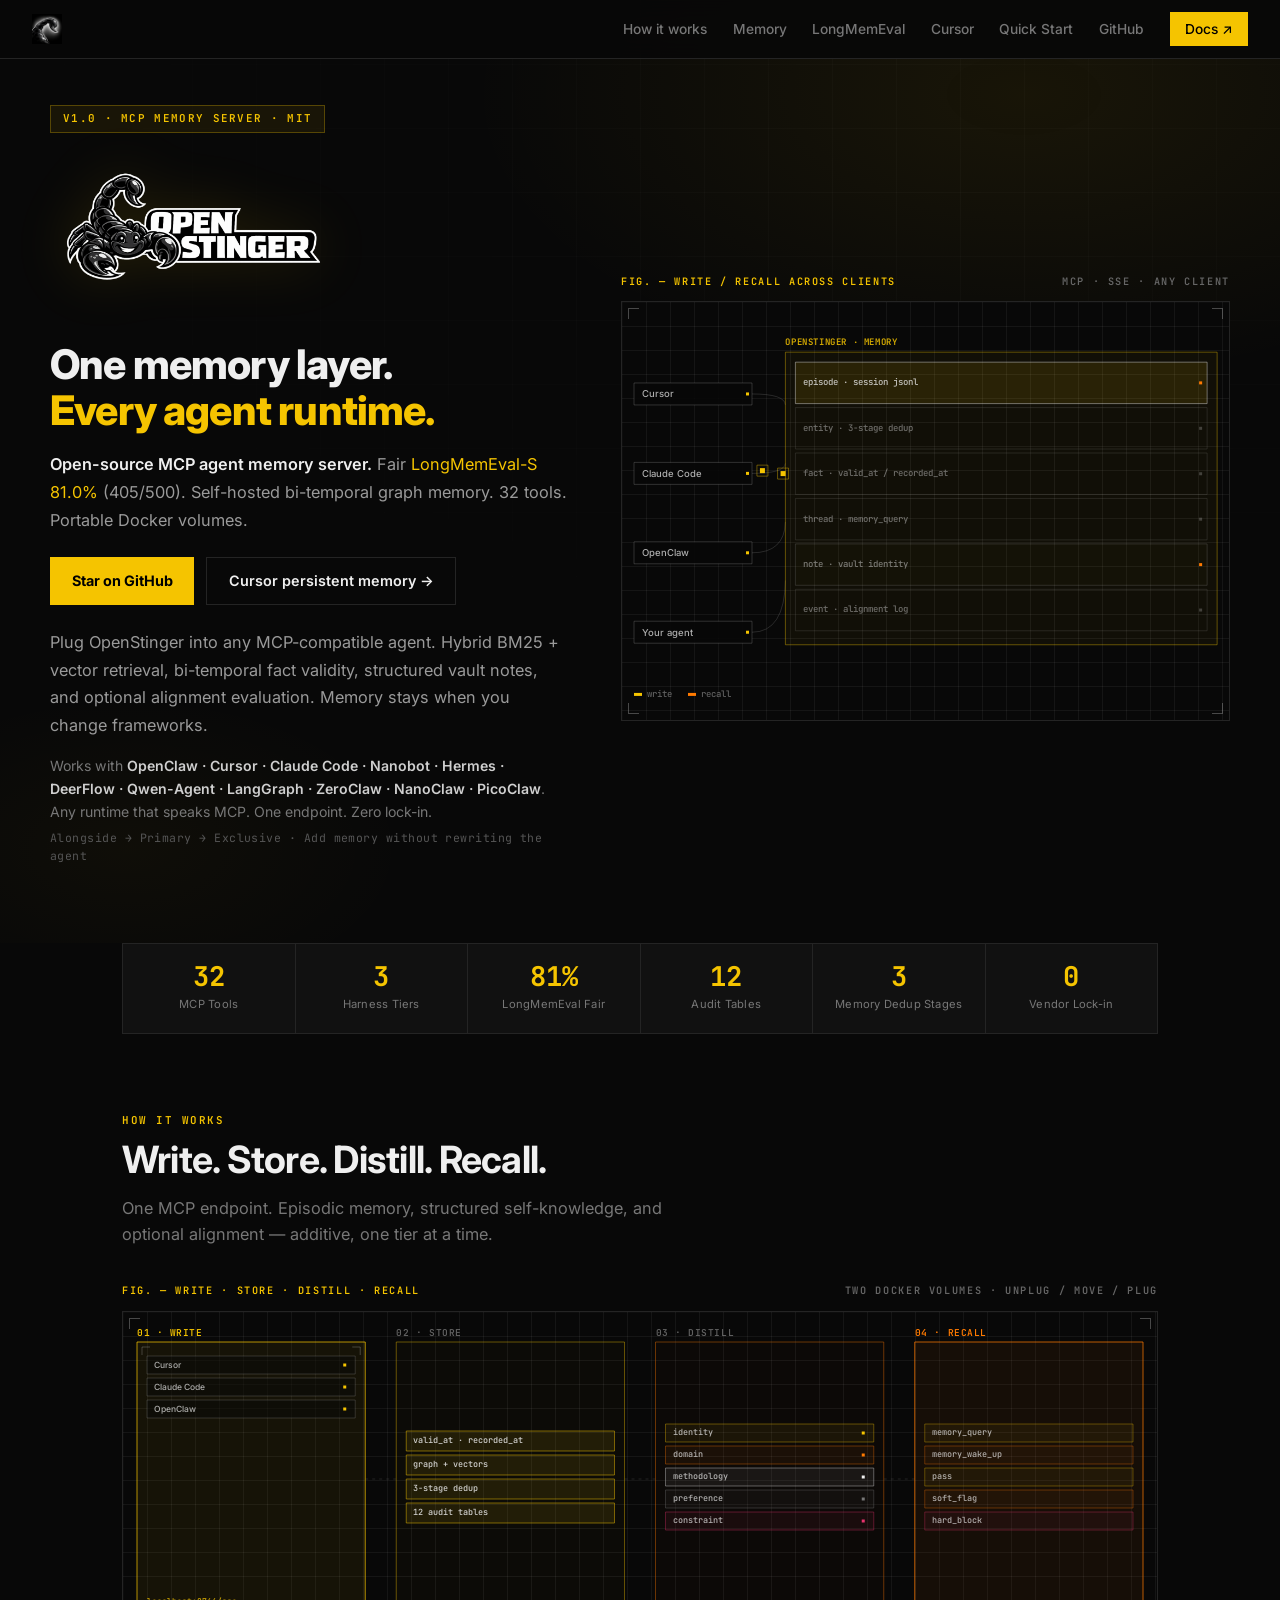
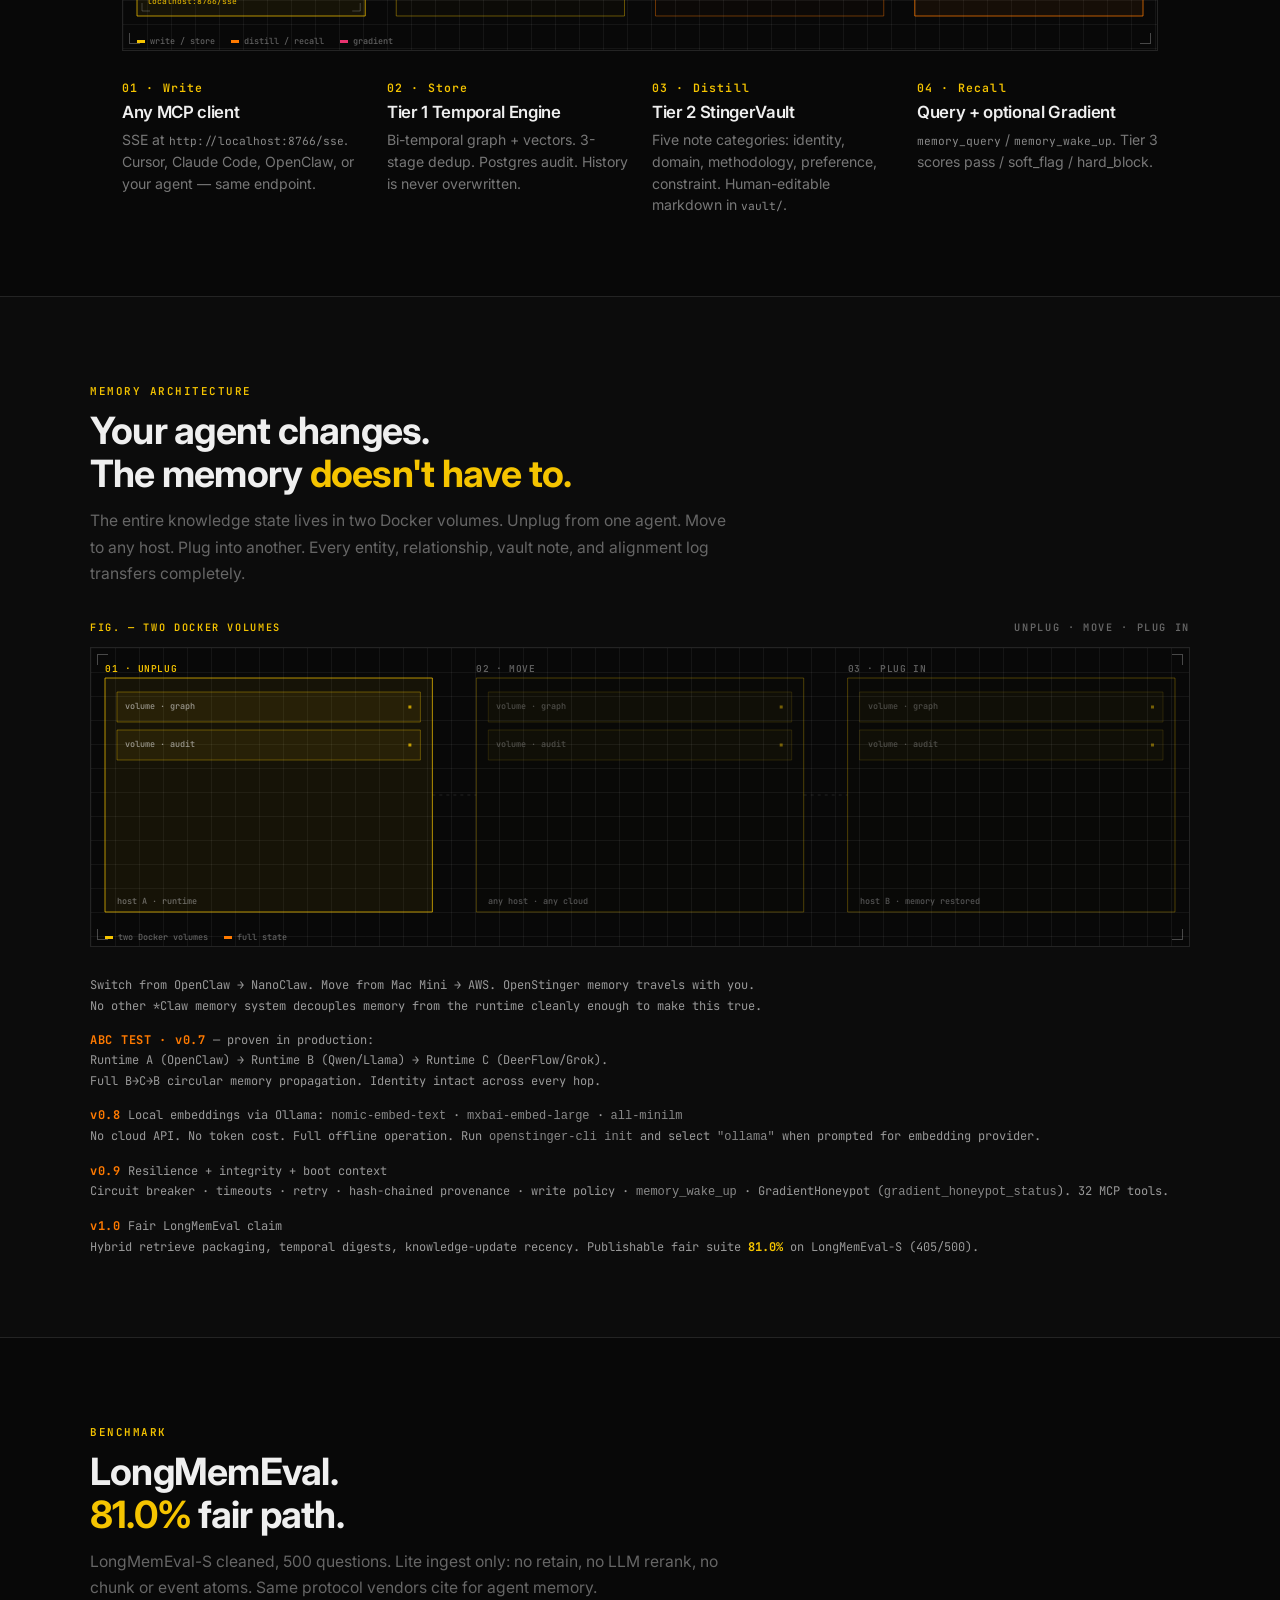
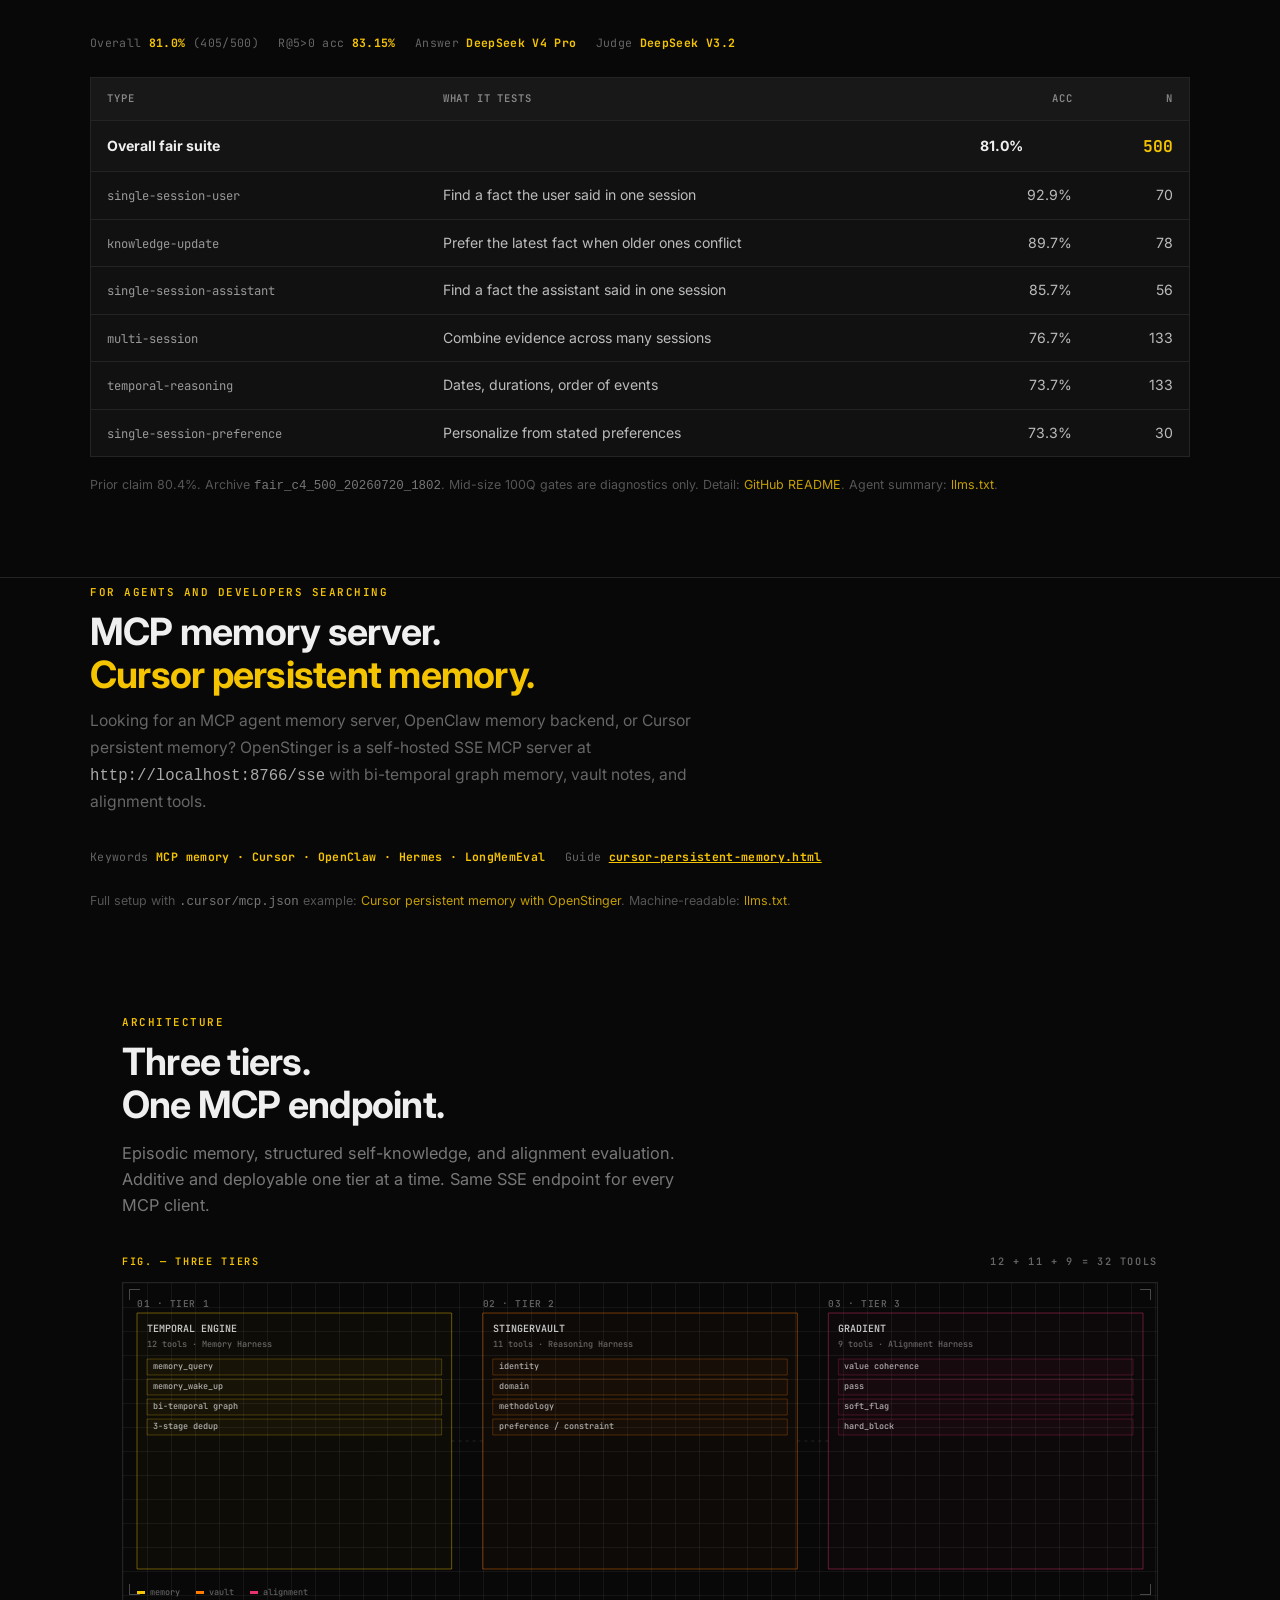
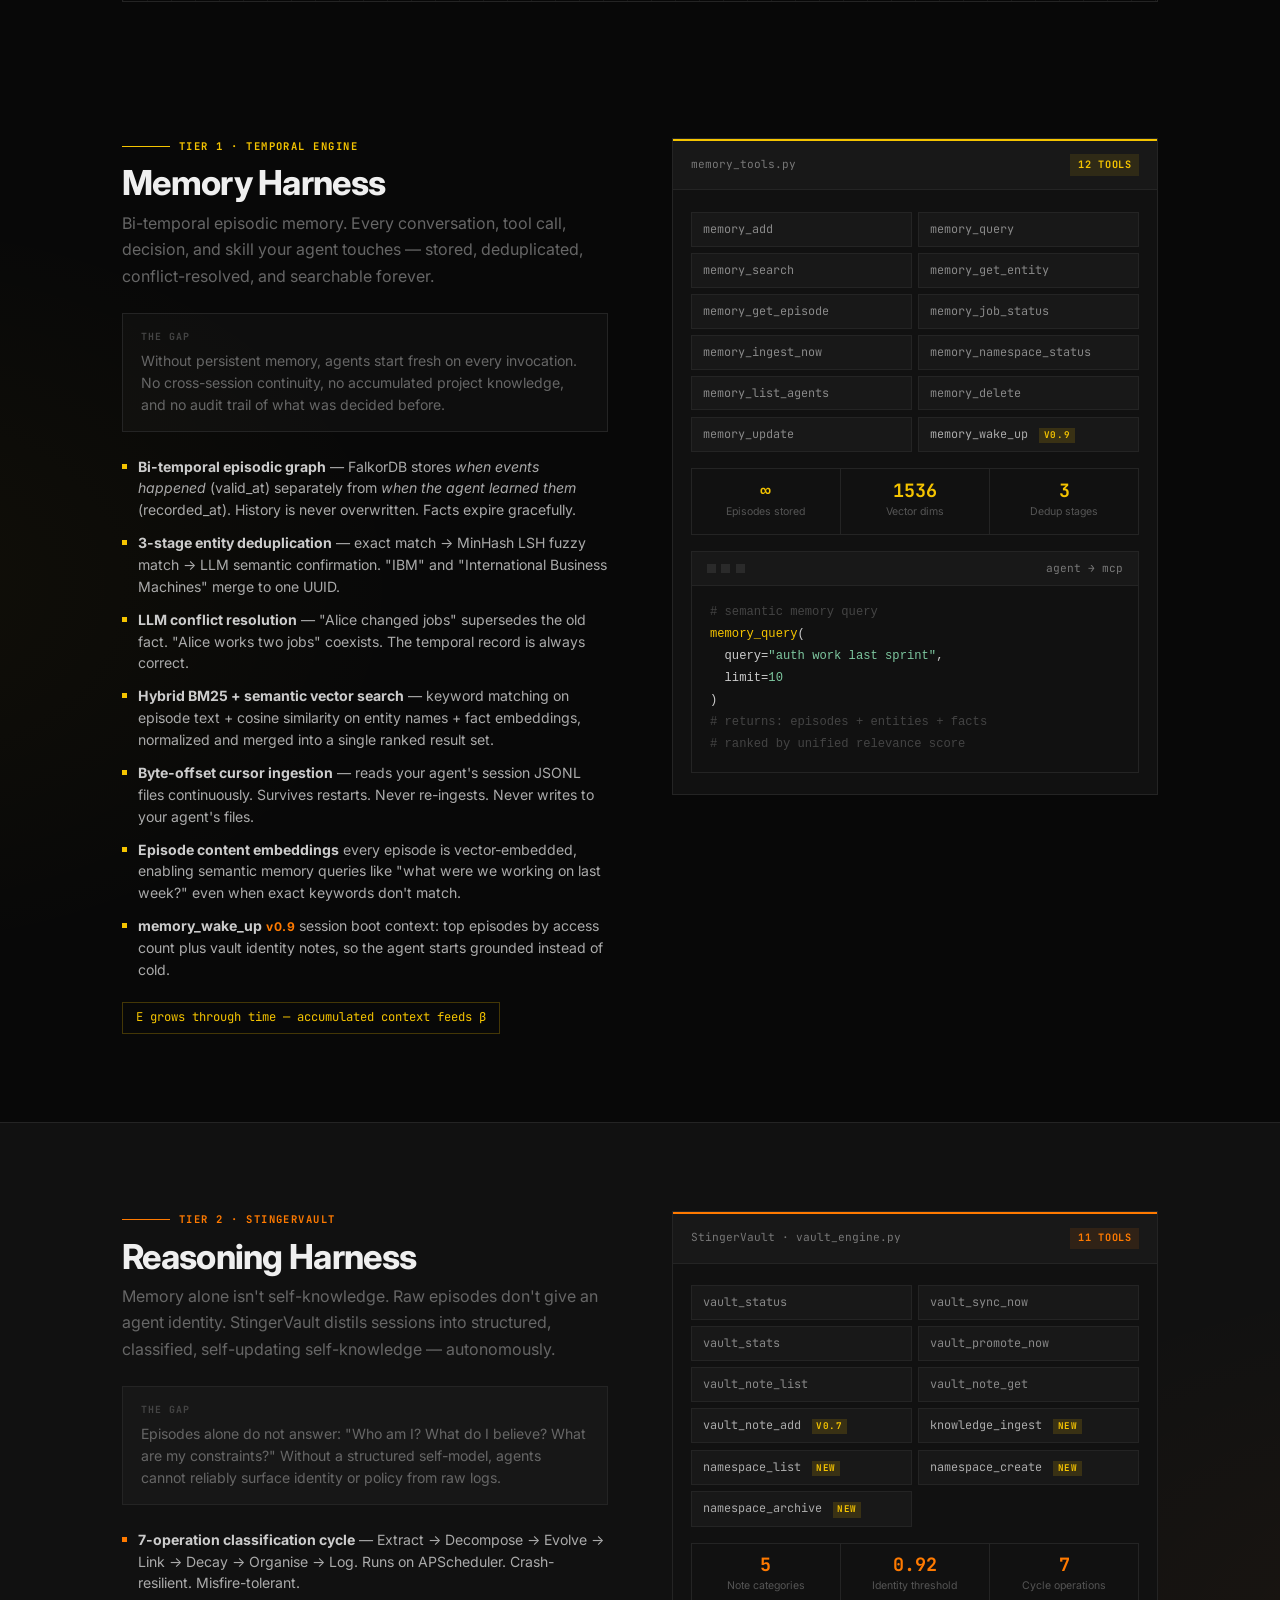
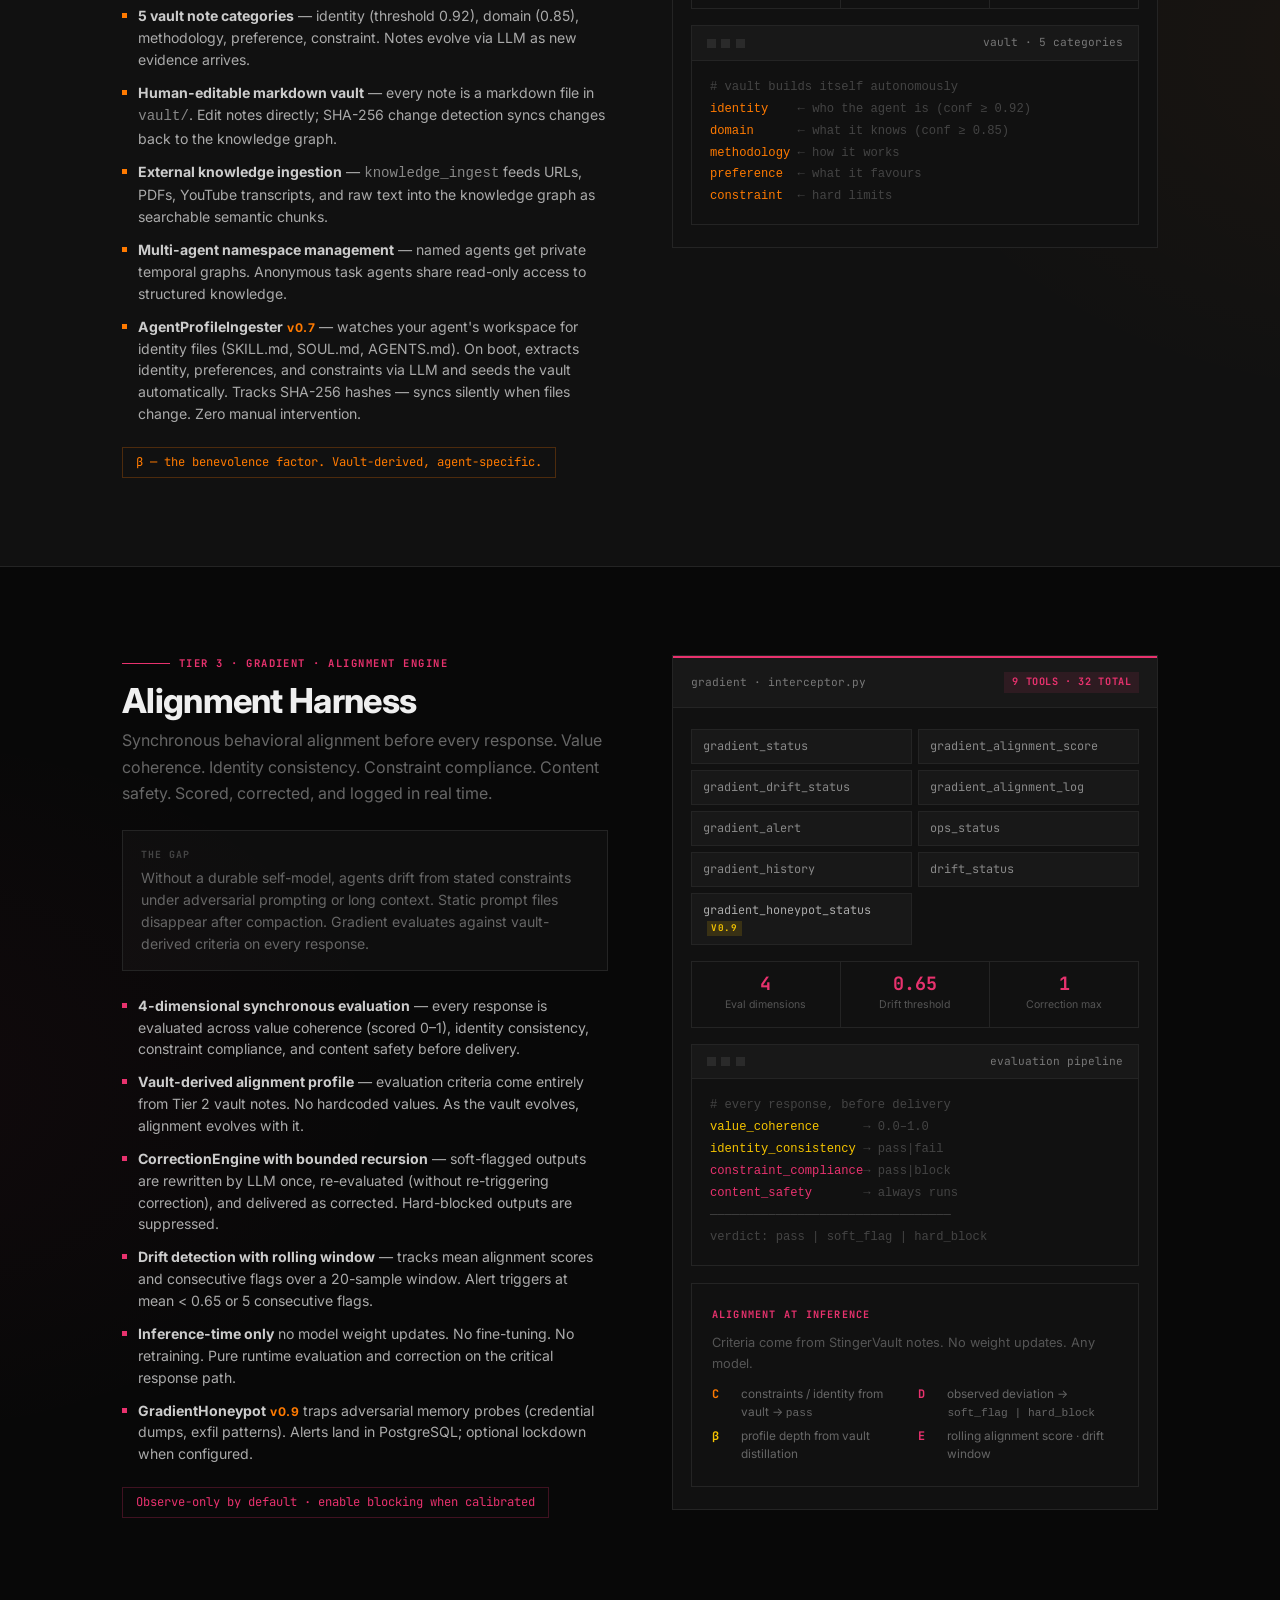
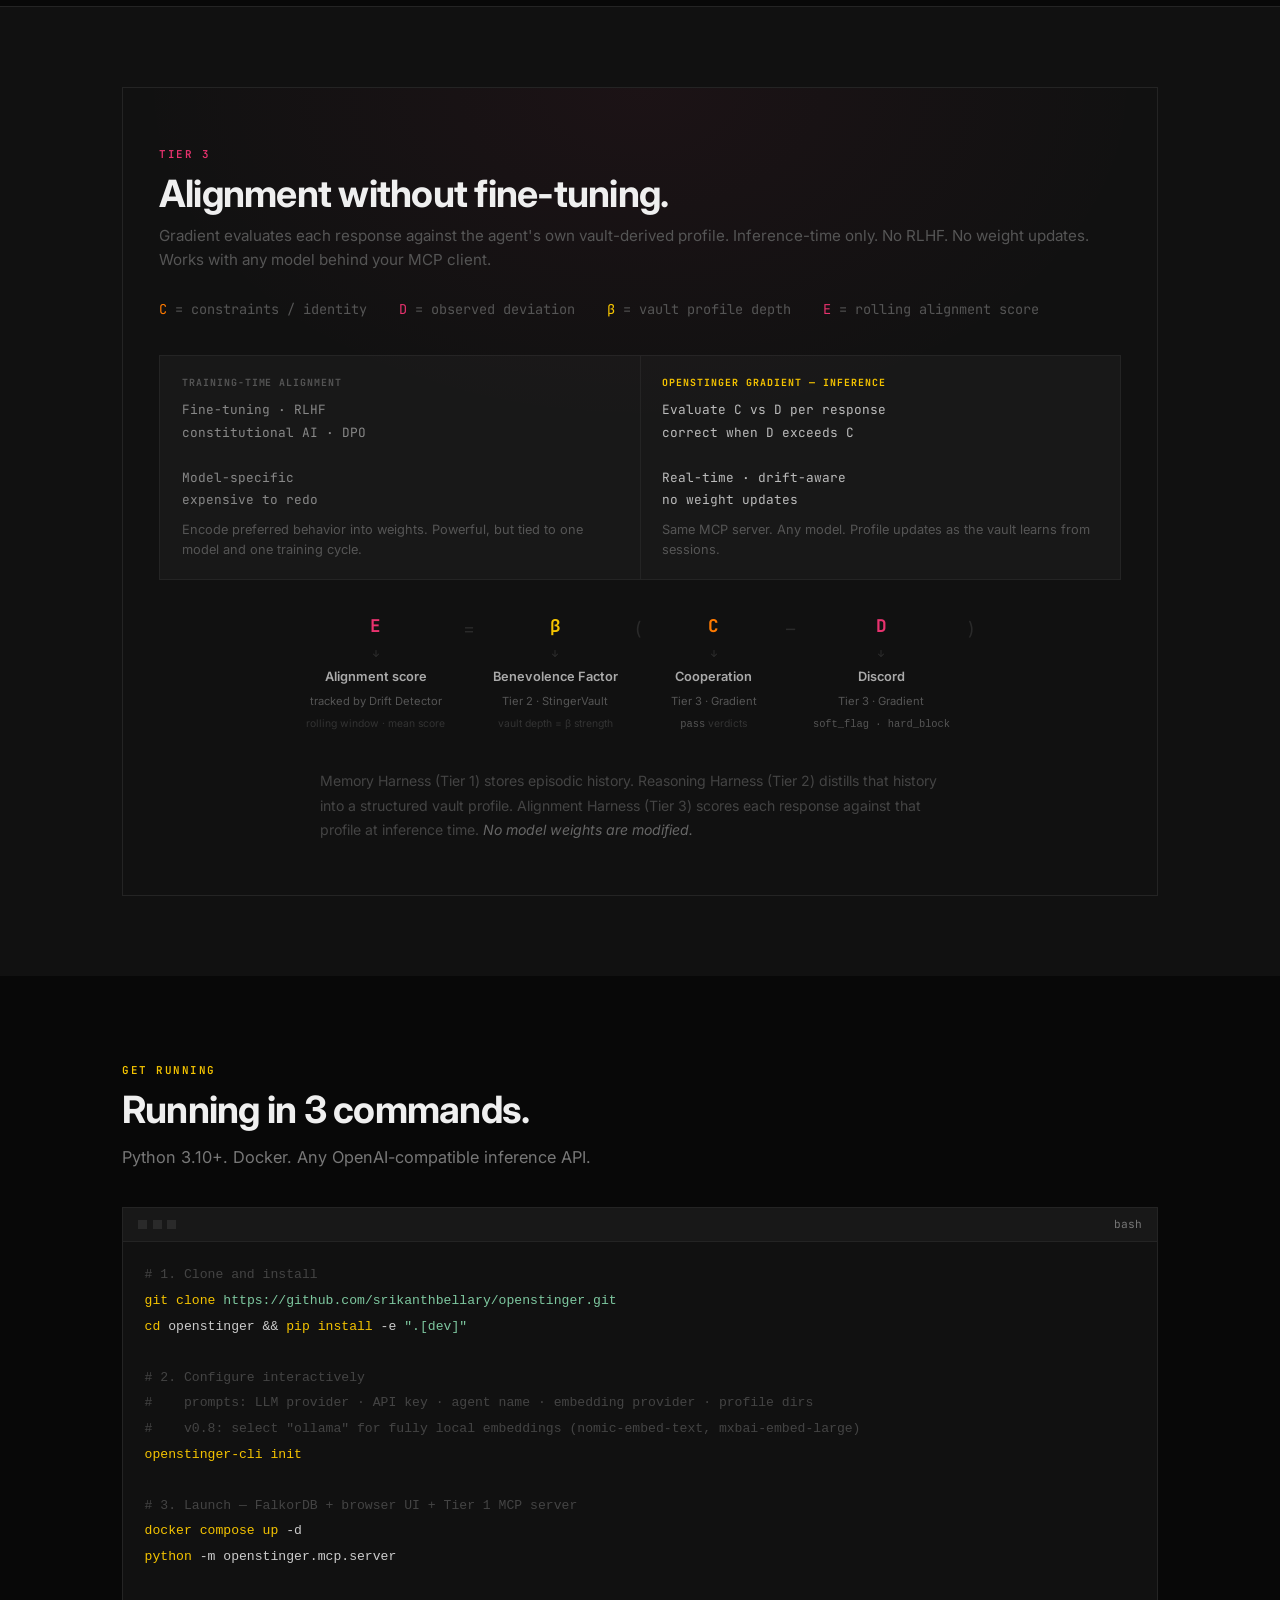
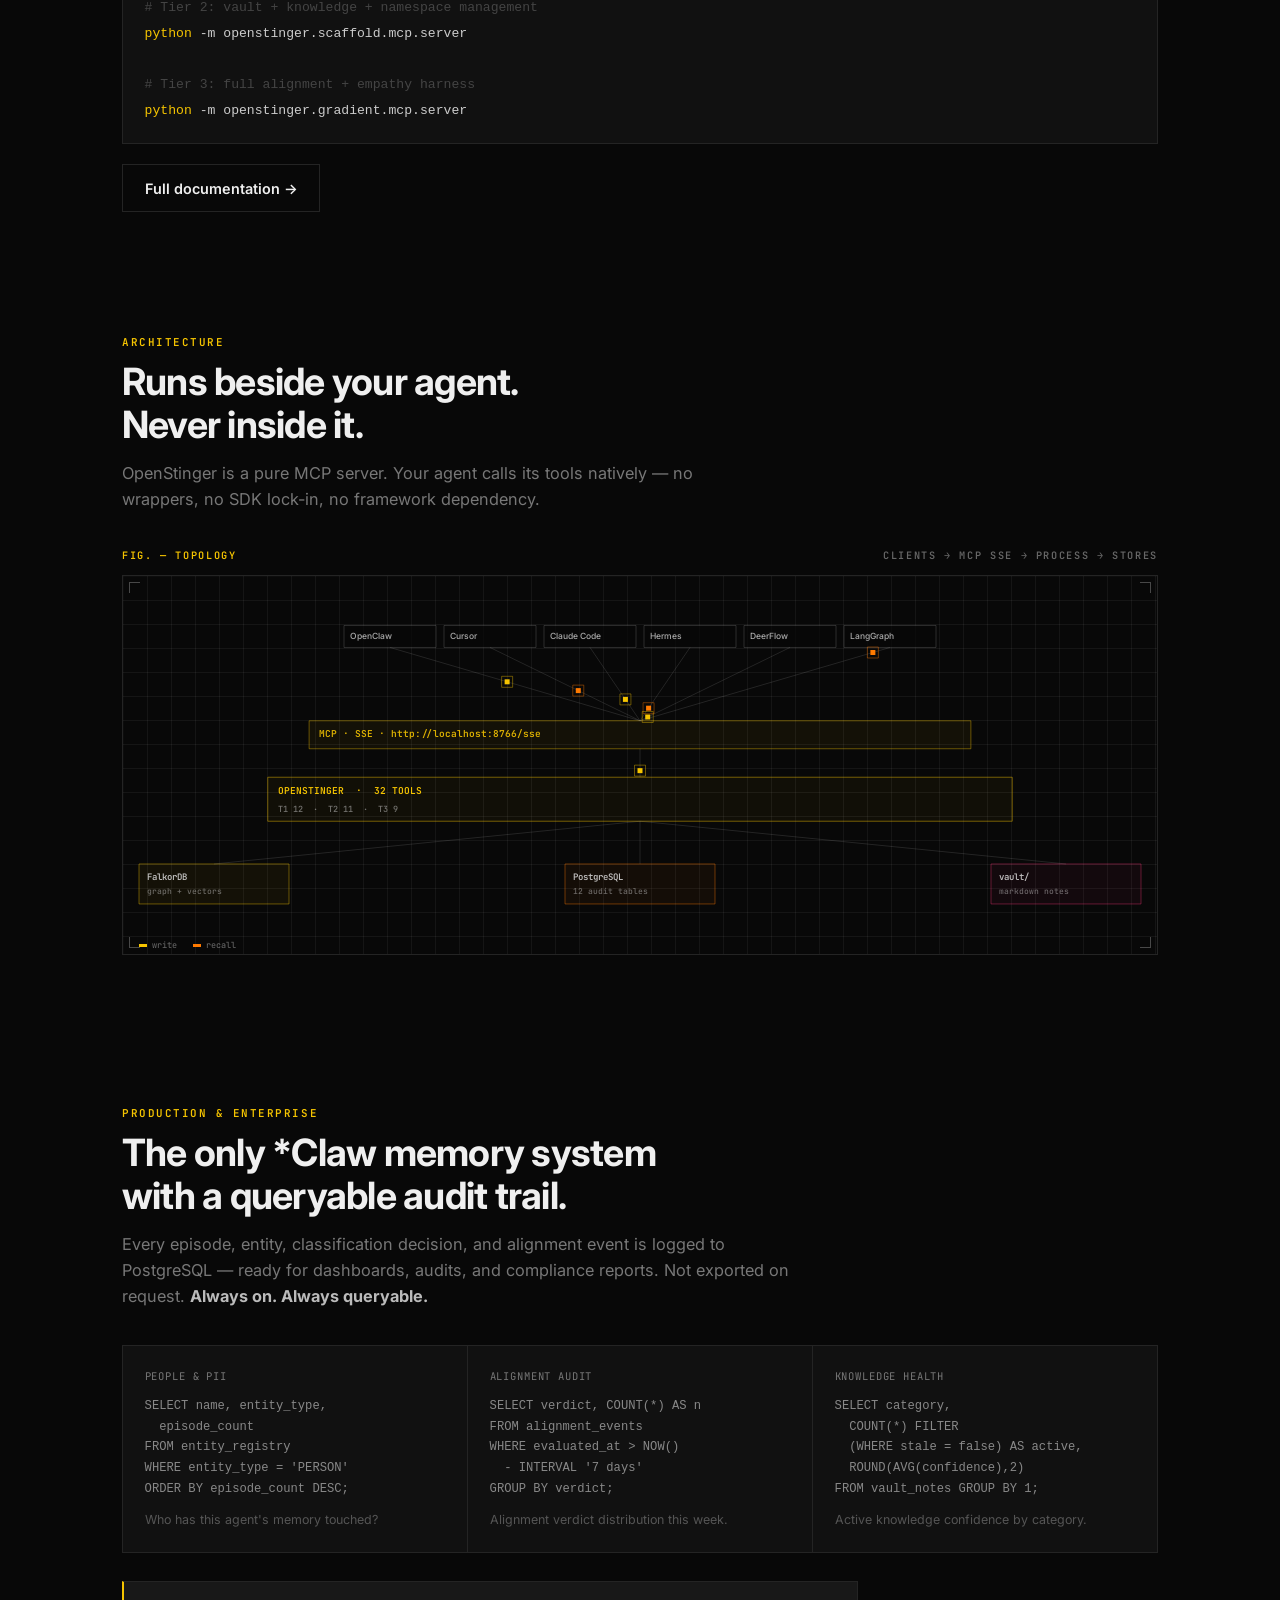
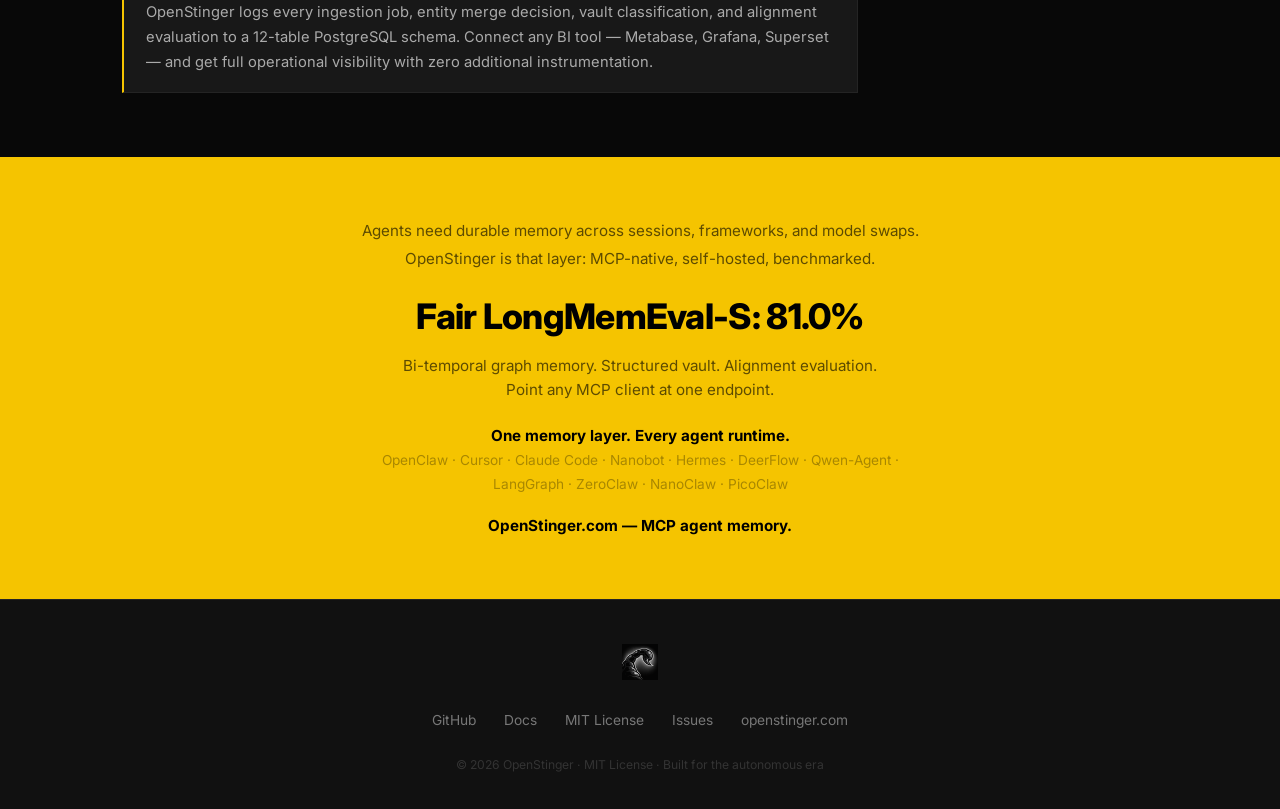
==== commit 6cdd6ad3: "Polish figure first-paint and mobile hero stack Start pipeline and volume figures settled so station" ====
--- a/index.html
+++ b/index.html
@@ -66,24 +66,13 @@
           Fair <span class="y">LongMemEval-S 81.0%</span> (405/500).
           Self-hosted bi-temporal graph memory. 32 tools. Portable Docker volumes.
         </p>
-        <p class="hero-lede">
-          Plug OpenStinger into any MCP-compatible agent. Hybrid BM25 + vector retrieval,
-          bi-temporal fact validity, structured vault notes, and optional alignment evaluation.
-          Memory stays when you change frameworks.
-        </p>
-        <p class="hero-runtimes">
-          Works with <strong>OpenClaw · Cursor · Claude Code · Nanobot · Hermes · DeerFlow ·
-            Qwen-Agent · LangGraph · ZeroClaw · NanoClaw · PicoClaw</strong>.
-          Any runtime that speaks MCP. One endpoint. Zero lock-in.
-        </p>
-        <p class="hero-mode">Alongside → Primary → Exclusive · Add memory without rewriting the agent</p>
         <div class="hero-actions">
           <a href="https://github.com/srikanthbellary/openstinger" class="btn-y">Star on GitHub</a>
           <a href="cursor-persistent-memory.html" class="btn-outline">Cursor persistent memory →</a>
         </div>
       </div>
 
-      <figure class="figure-plate">
+      <figure class="figure-plate hero-figure">
         <figcaption class="figure-legend">
           <span>FIG. — WRITE / RECALL ACROSS CLIENTS</span>
           <span>MCP · SSE · ANY CLIENT</span>
@@ -96,6 +85,20 @@
           <span class="figure-corner br" aria-hidden="true"></span>
         </div>
       </figure>
+
+      <div class="hero-more">
+        <p class="hero-lede">
+          Plug OpenStinger into any MCP-compatible agent. Hybrid BM25 + vector retrieval,
+          bi-temporal fact validity, structured vault notes, and optional alignment evaluation.
+          Memory stays when you change frameworks.
+        </p>
+        <p class="hero-runtimes">
+          Works with <strong>OpenClaw · Cursor · Claude Code · Nanobot · Hermes · DeerFlow ·
+            Qwen-Agent · LangGraph · ZeroClaw · NanoClaw · PicoClaw</strong>.
+          Any runtime that speaks MCP. One endpoint. Zero lock-in.
+        </p>
+        <p class="hero-mode">Alongside → Primary → Exclusive · Add memory without rewriting the agent</p>
+      </div>
     </div>
   </section>
 
--- a/site.css
+++ b/site.css
@@ -241,6 +241,10 @@
 }
 
 @media (max-width: 780px) {
+  .fig-recall {
+    height: 360px;
+  }
+
   .fig-pipeline {
     height: 560px;
   }
@@ -293,8 +297,25 @@
   margin: 0 auto;
   display: grid;
   grid-template-columns: minmax(0, 0.92fr) minmax(0, 1.08fr);
-  gap: 3.25rem;
-  align-items: center;
+  grid-template-areas:
+    "copy figure"
+    "more figure";
+  gap: 1.25rem 3.25rem;
+  align-items: start;
+}
+
+.hero-copy {
+  grid-area: copy;
+}
+
+.hero-figure {
+  grid-area: figure;
+  align-self: center;
+}
+
+.hero-more {
+  grid-area: more;
+  padding-top: 0.25rem;
 }
 
 .hero-badge {
@@ -373,6 +394,7 @@
   display: flex;
   gap: 0.75rem;
   flex-wrap: wrap;
+  margin-top: 1.4rem;
 }
 
 .btn-y,
@@ -1369,7 +1391,11 @@
 @media (max-width: 980px) {
   .hero-inner {
     grid-template-columns: 1fr;
-    gap: 2.25rem;
+    grid-template-areas:
+      "copy"
+      "figure"
+      "more";
+    gap: 1.6rem;
   }
 
   .hero h1 {
@@ -1441,6 +1467,20 @@
     padding: 5.5rem 1.15rem 2.25rem;
   }
 
+  .hero-logo {
+    width: min(220px, 70vw);
+    margin-bottom: 1rem;
+  }
+
+  .hero-lede {
+    font-size: 0.92rem;
+    margin-bottom: 0.65rem;
+  }
+
+  .hero-runtimes {
+    font-size: 0.8rem;
+  }
+
   .section-inner,
   .tier-inner,
   .love-full-box,
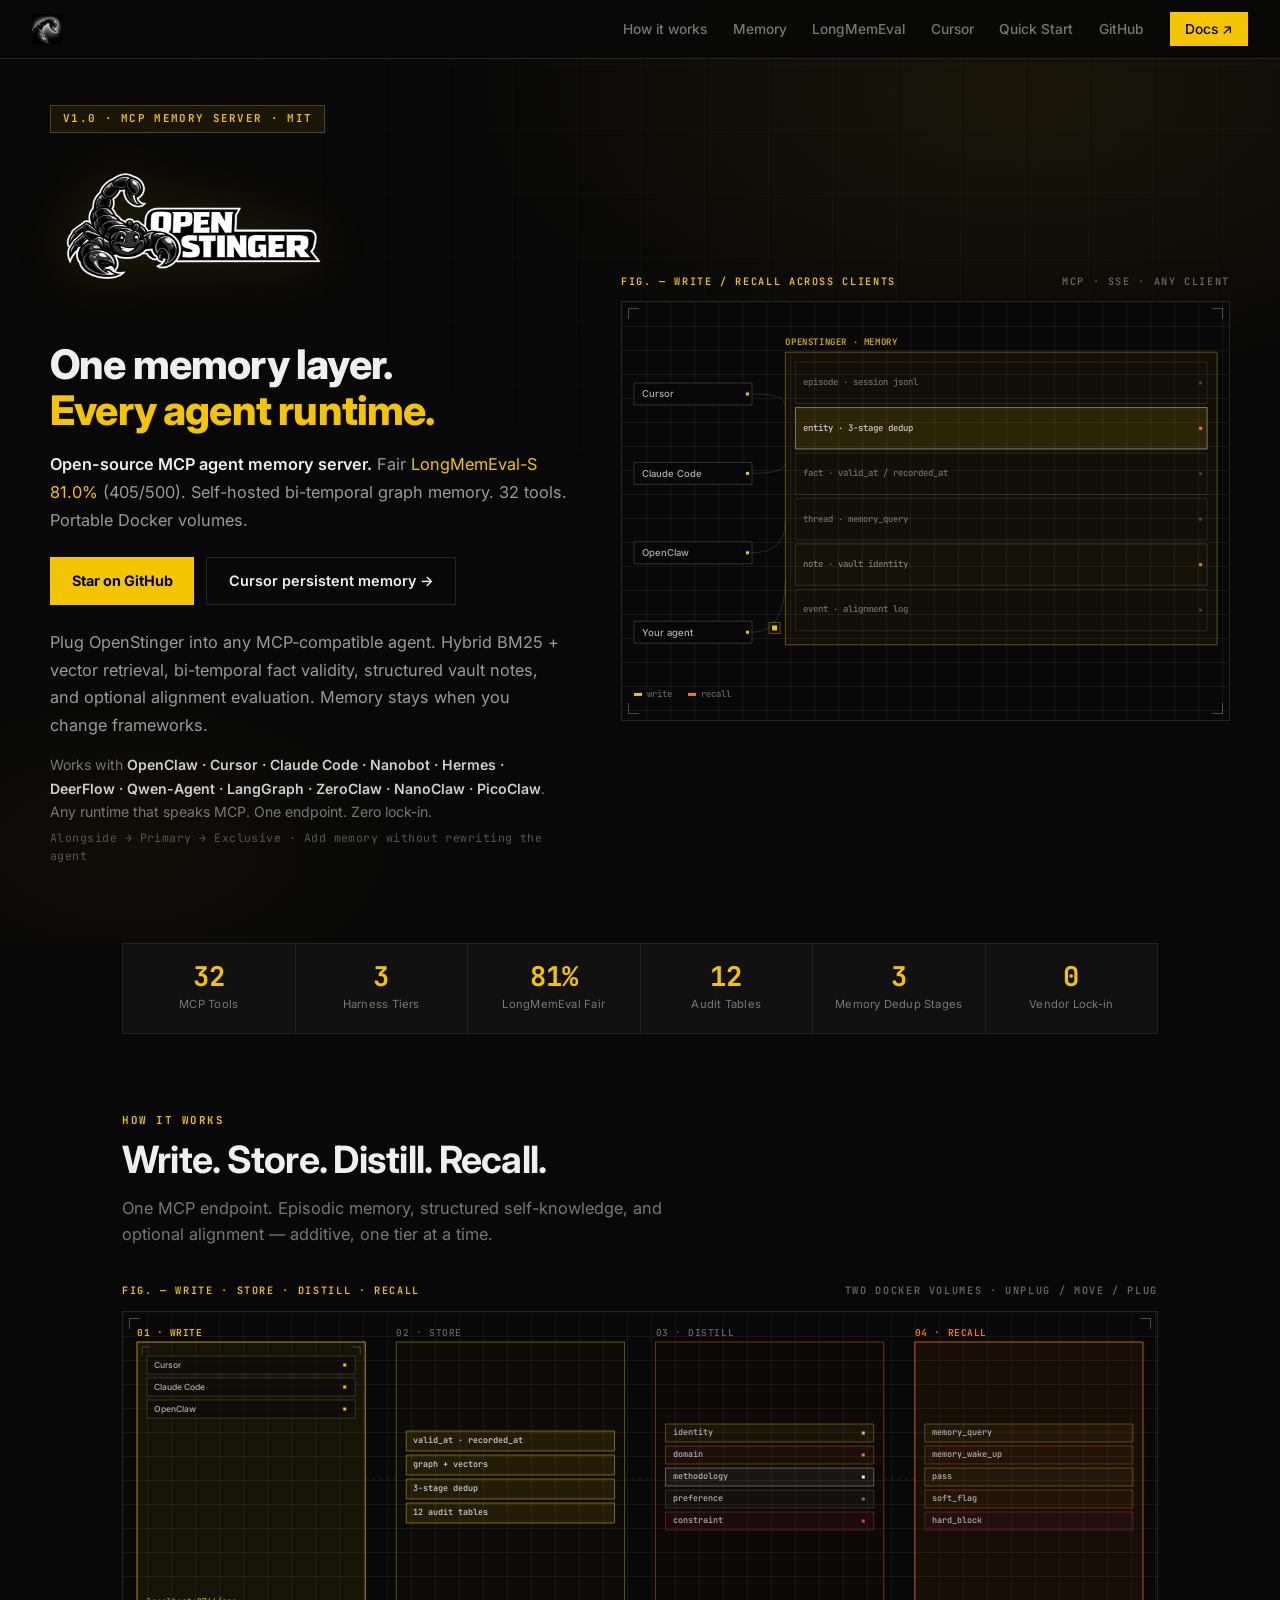
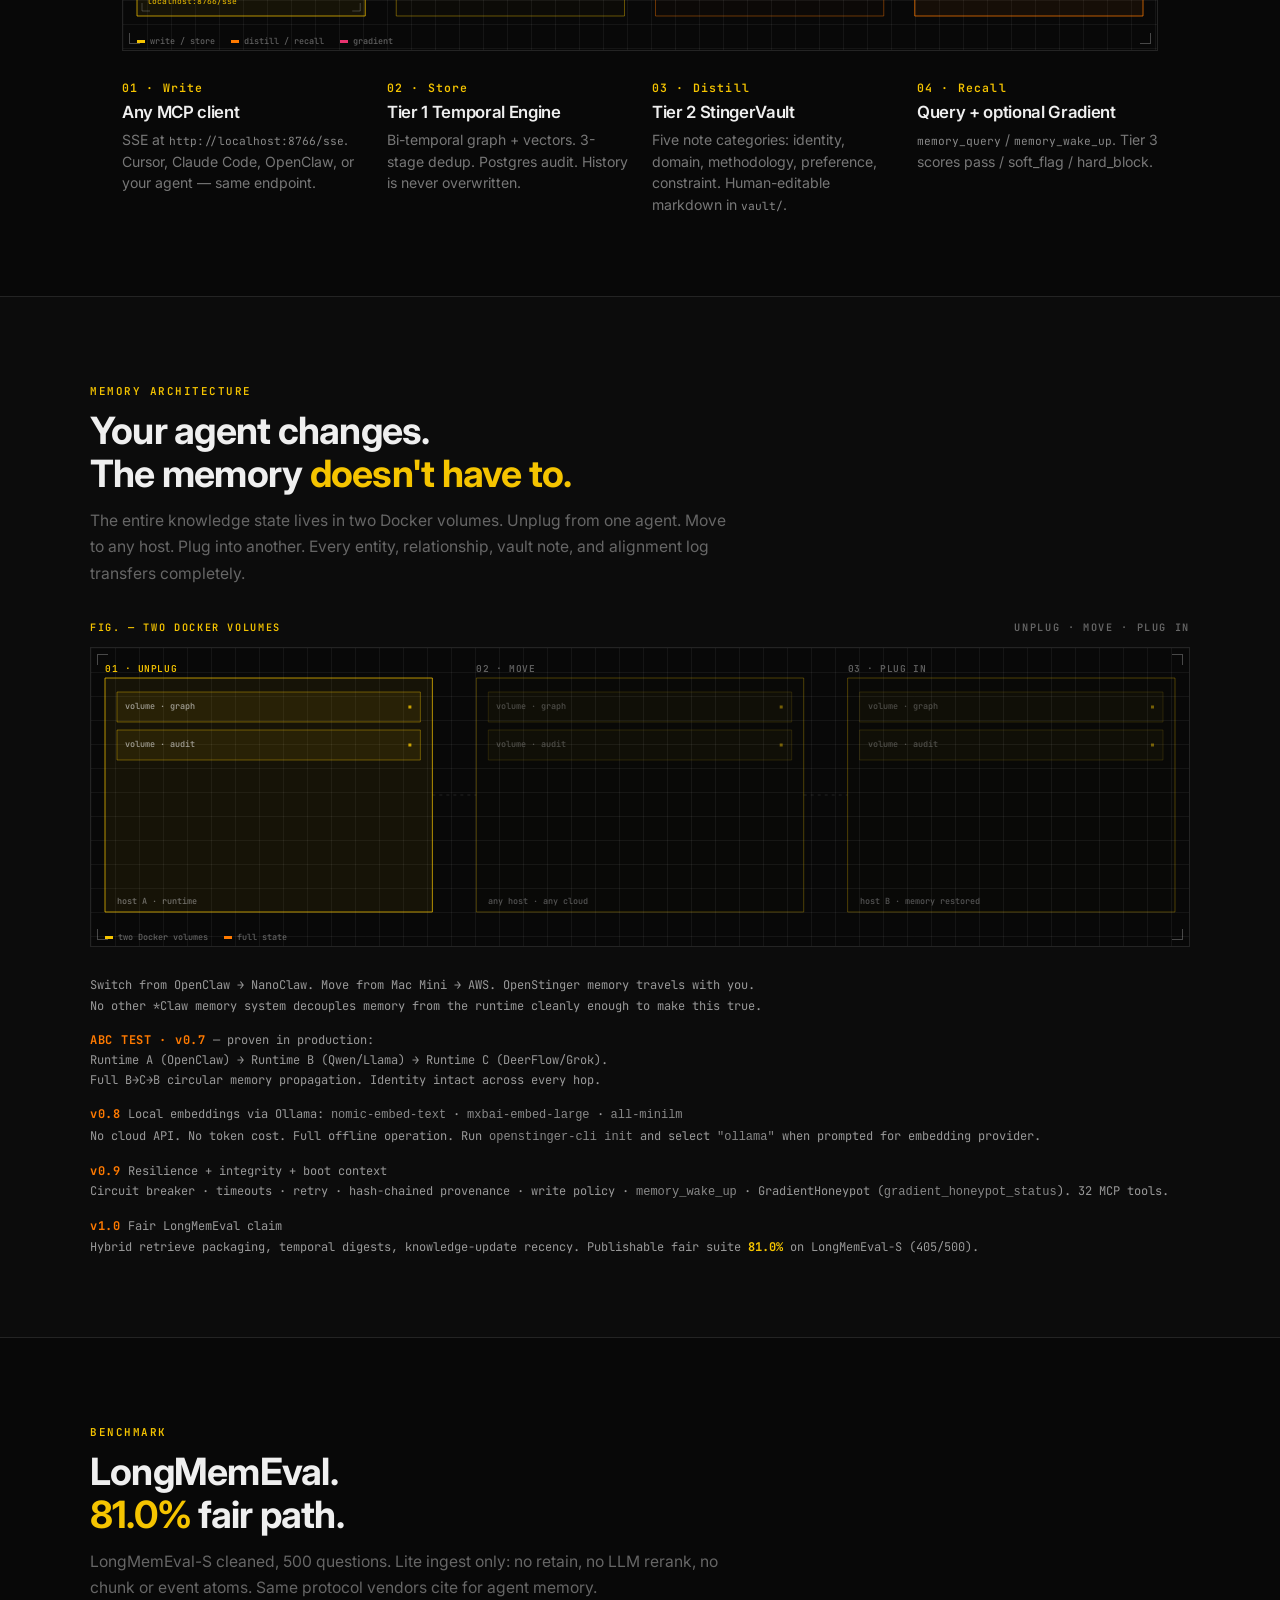
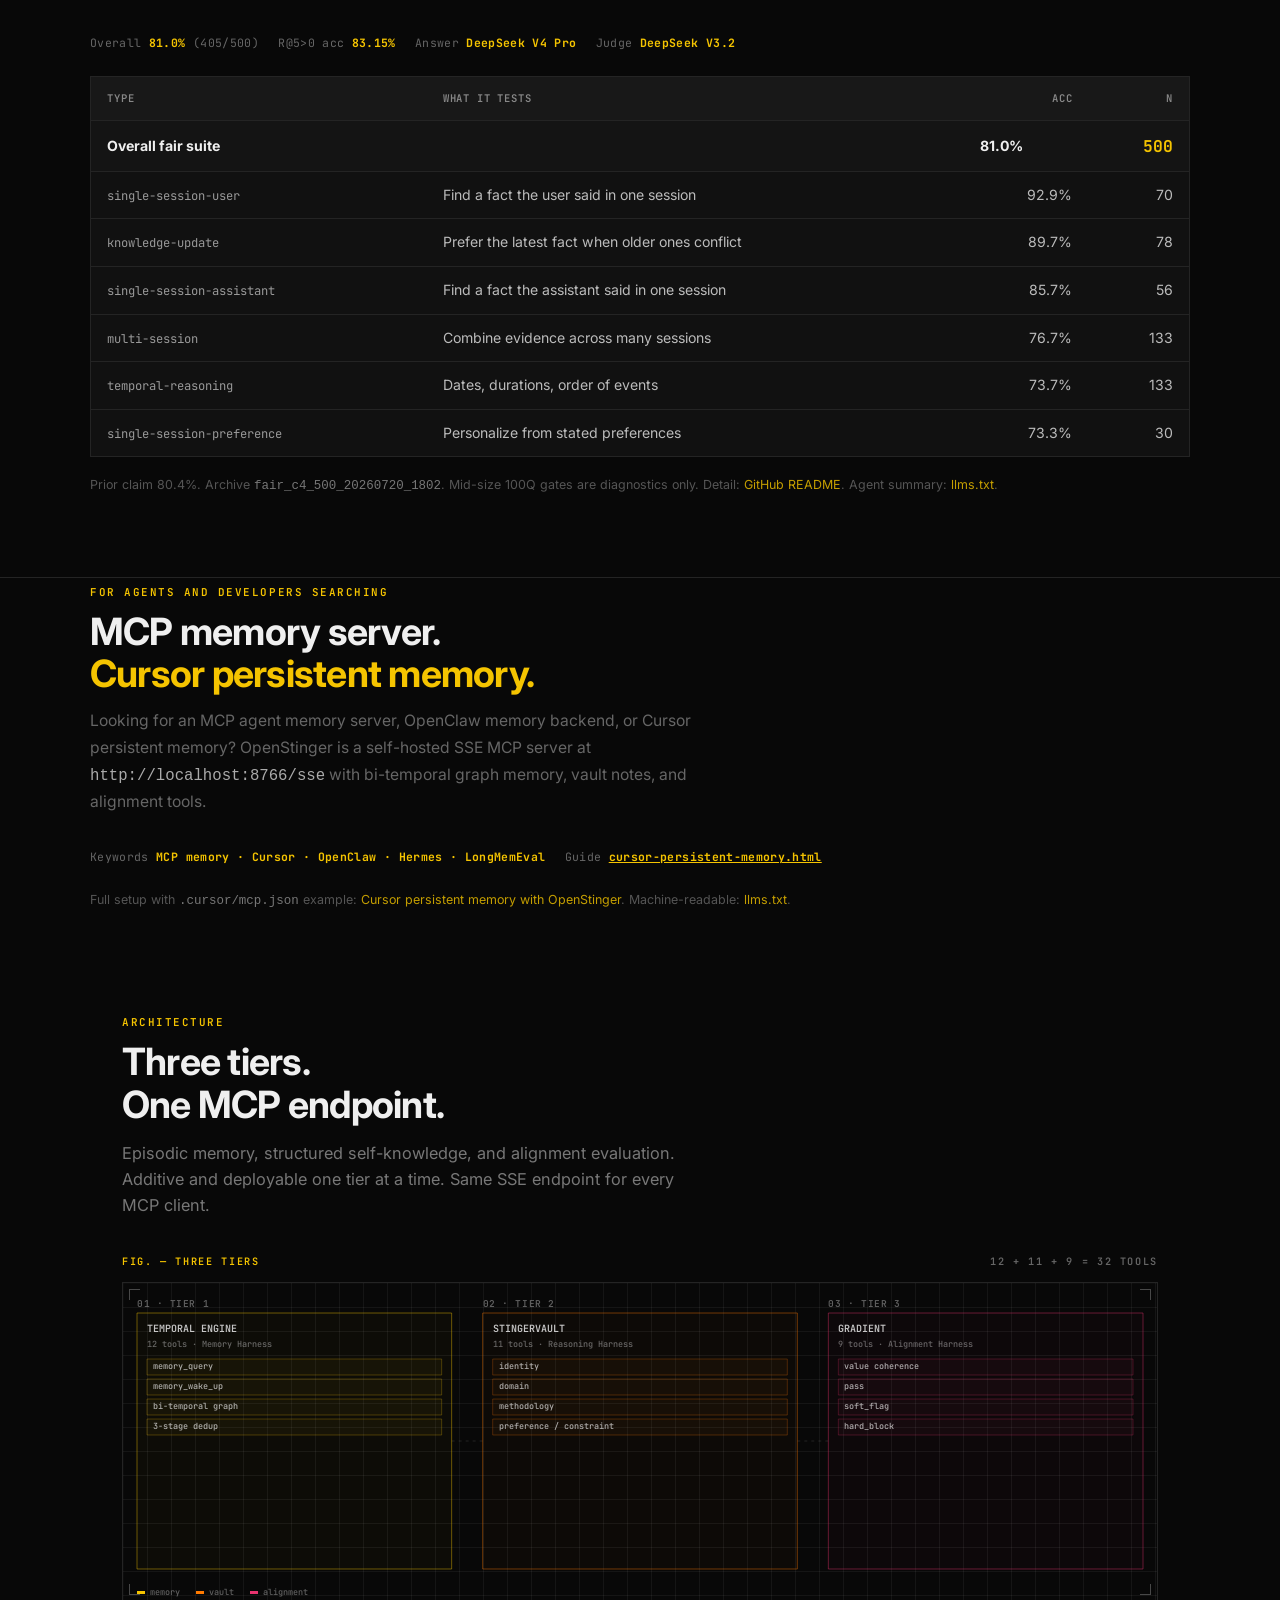
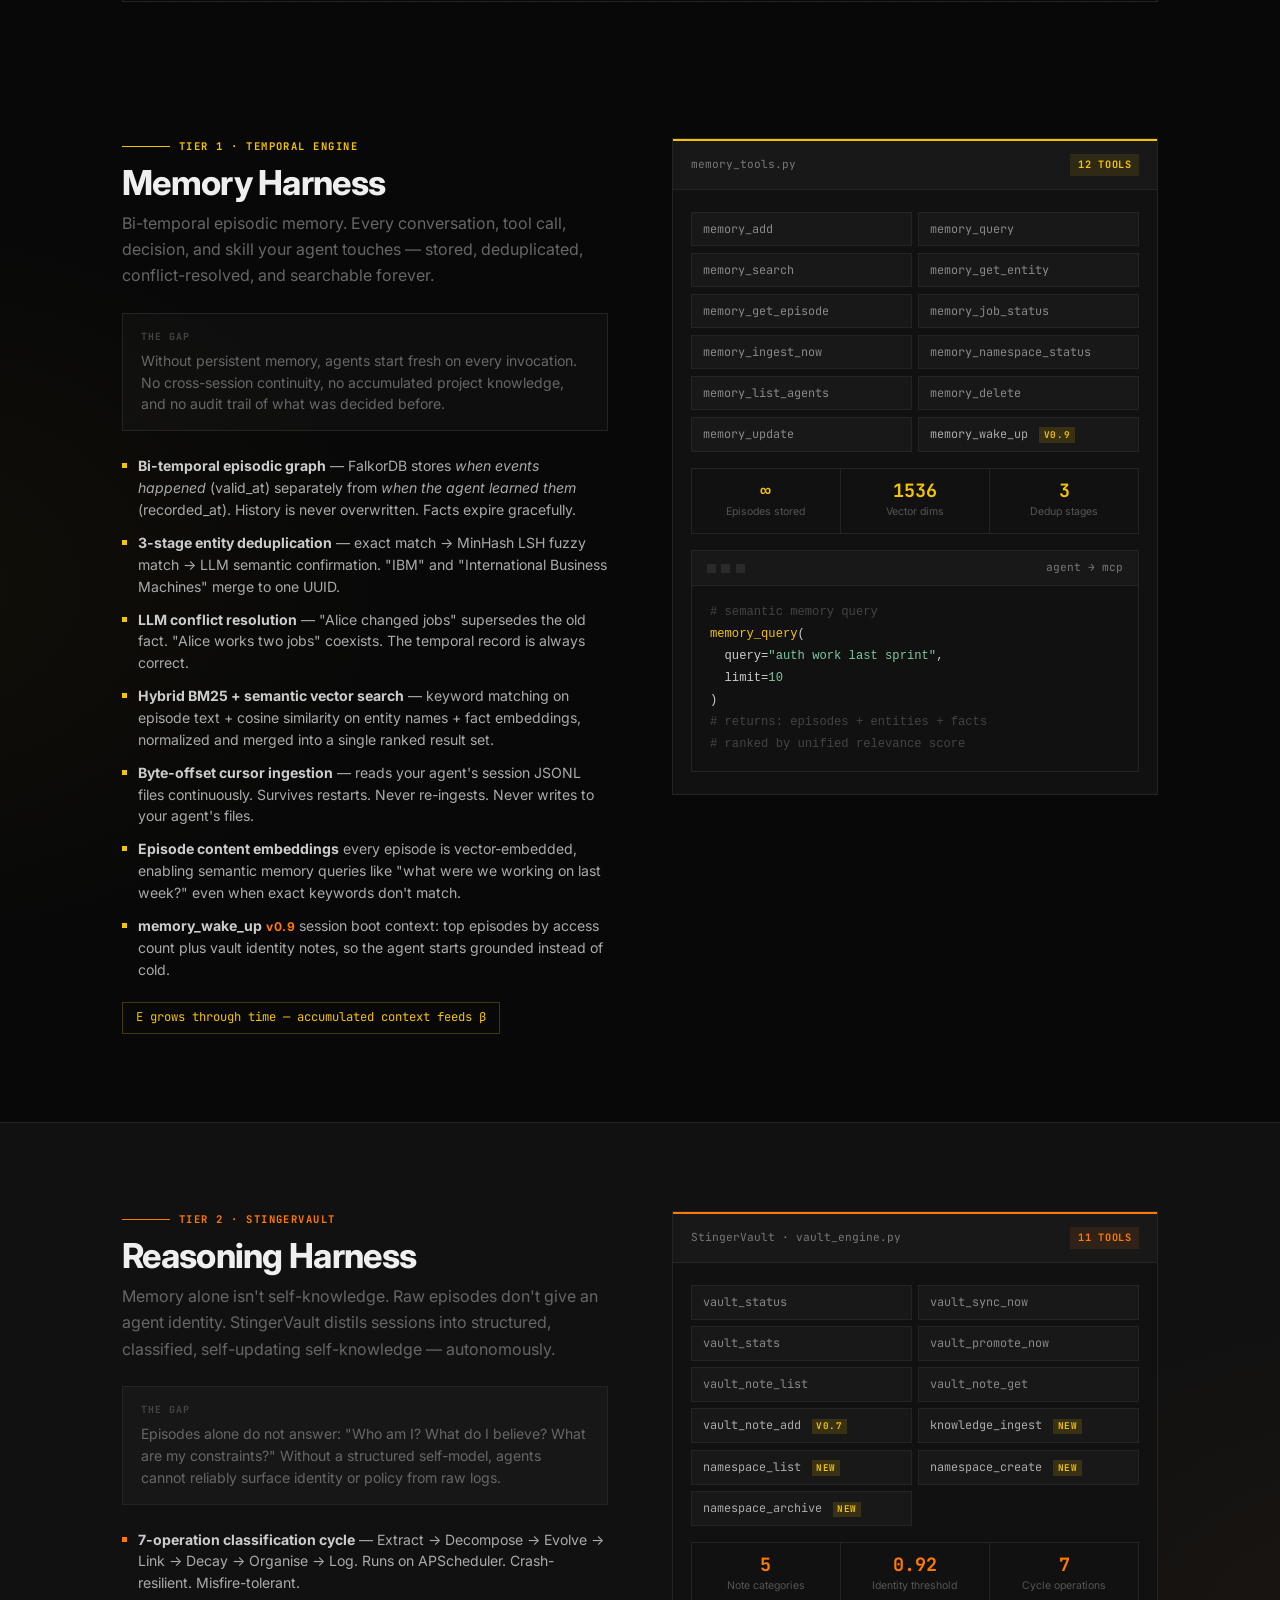
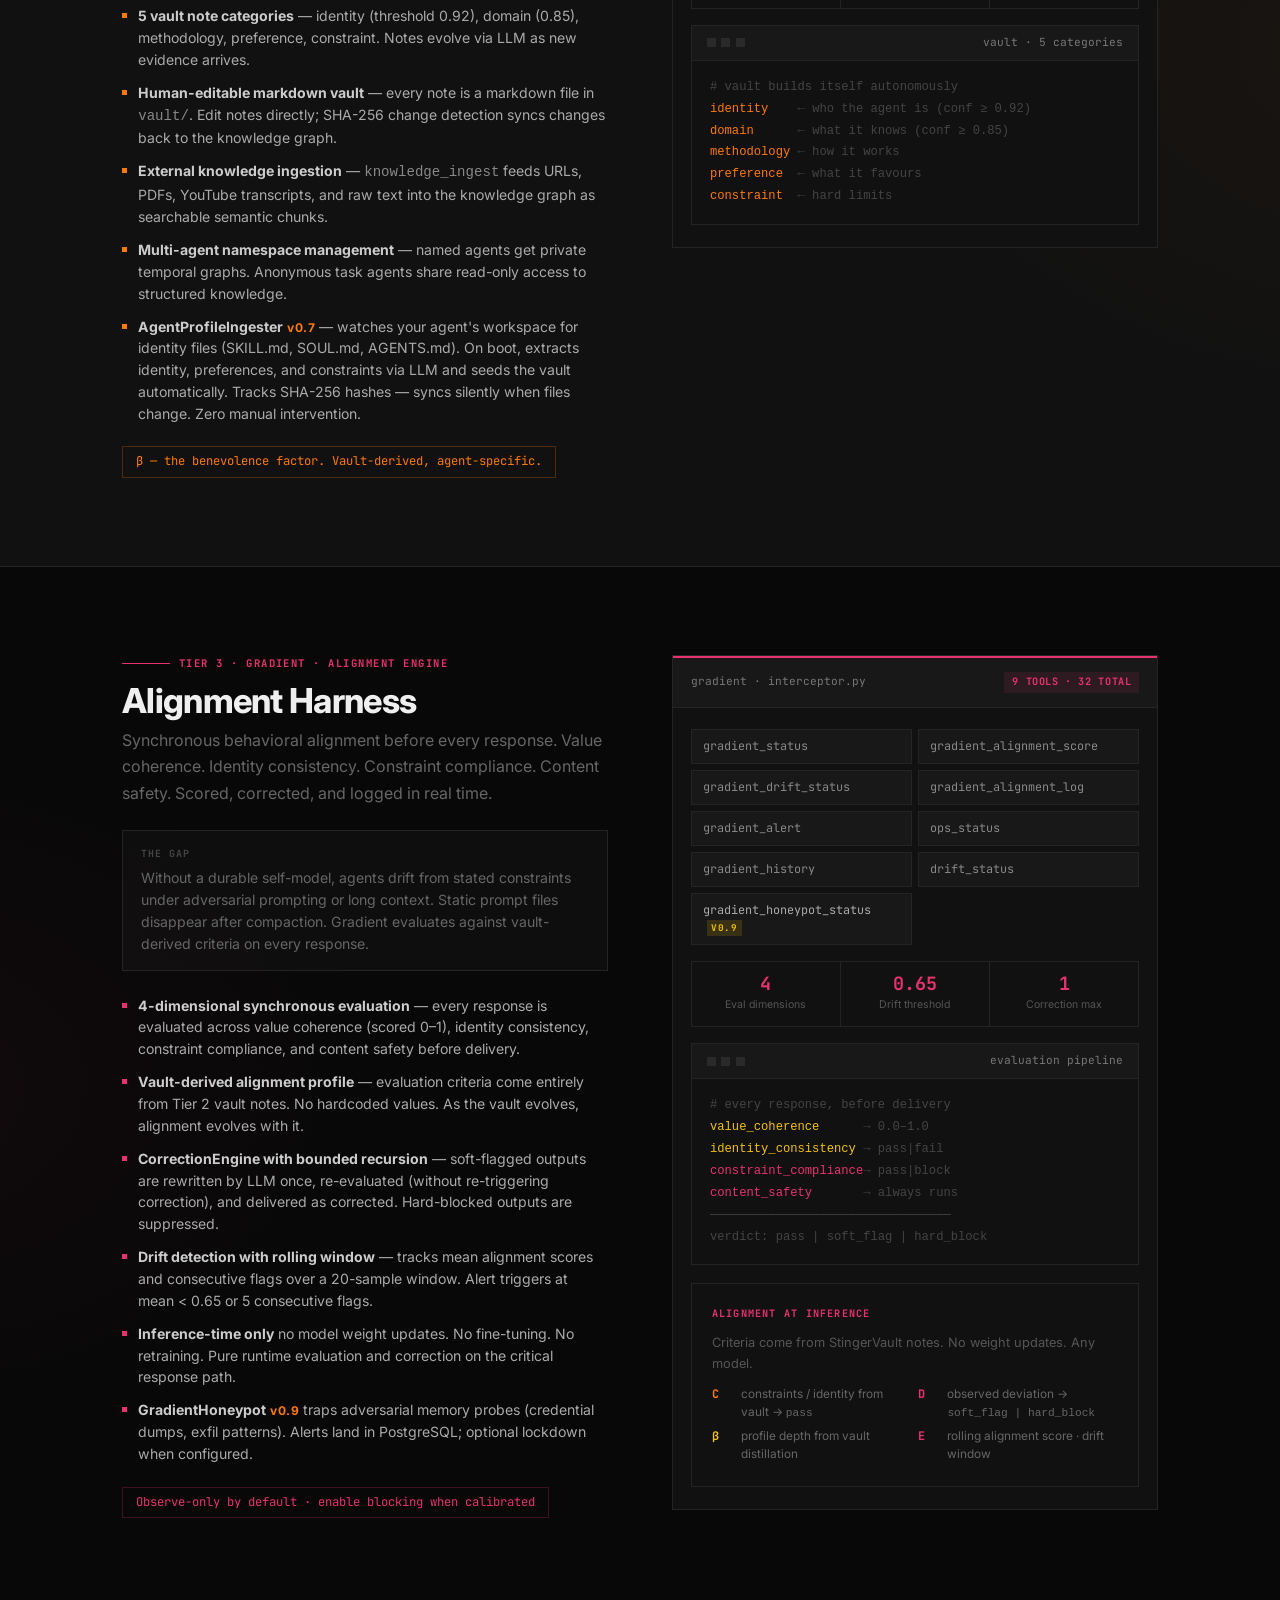
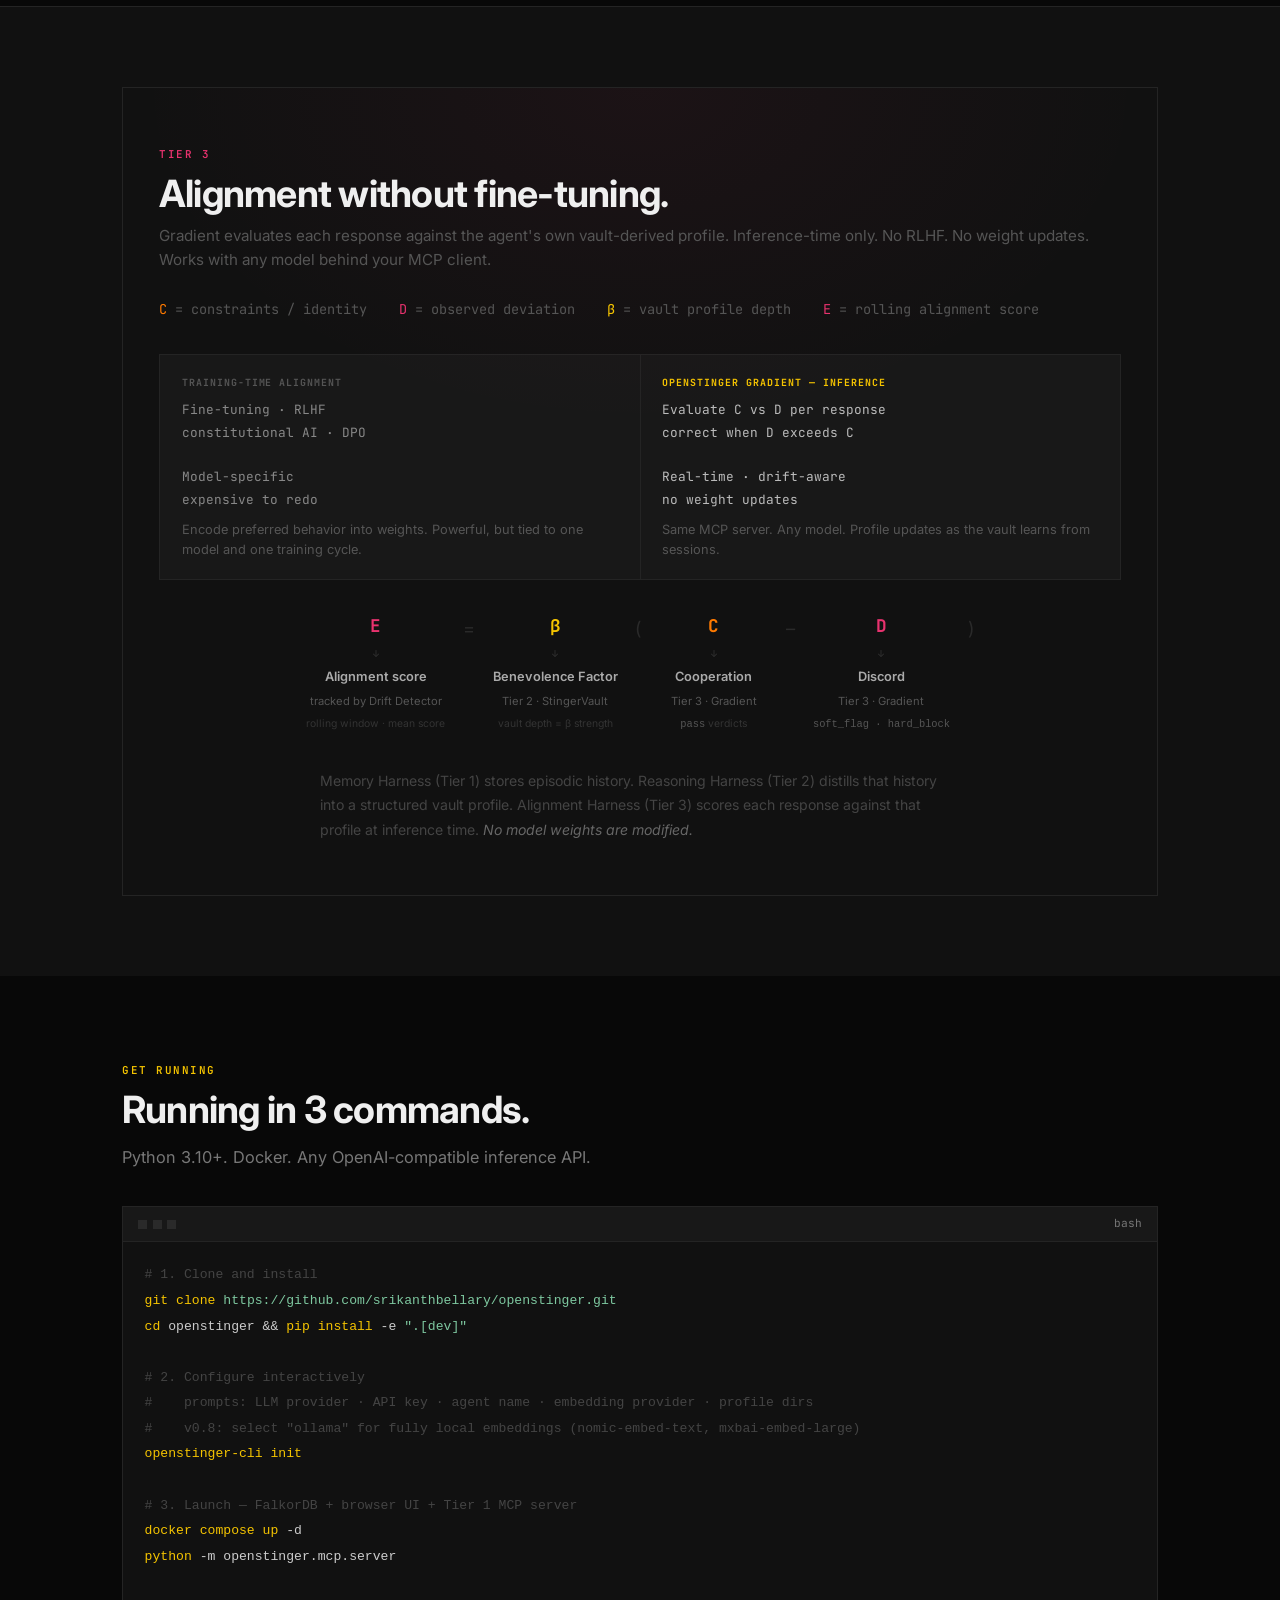
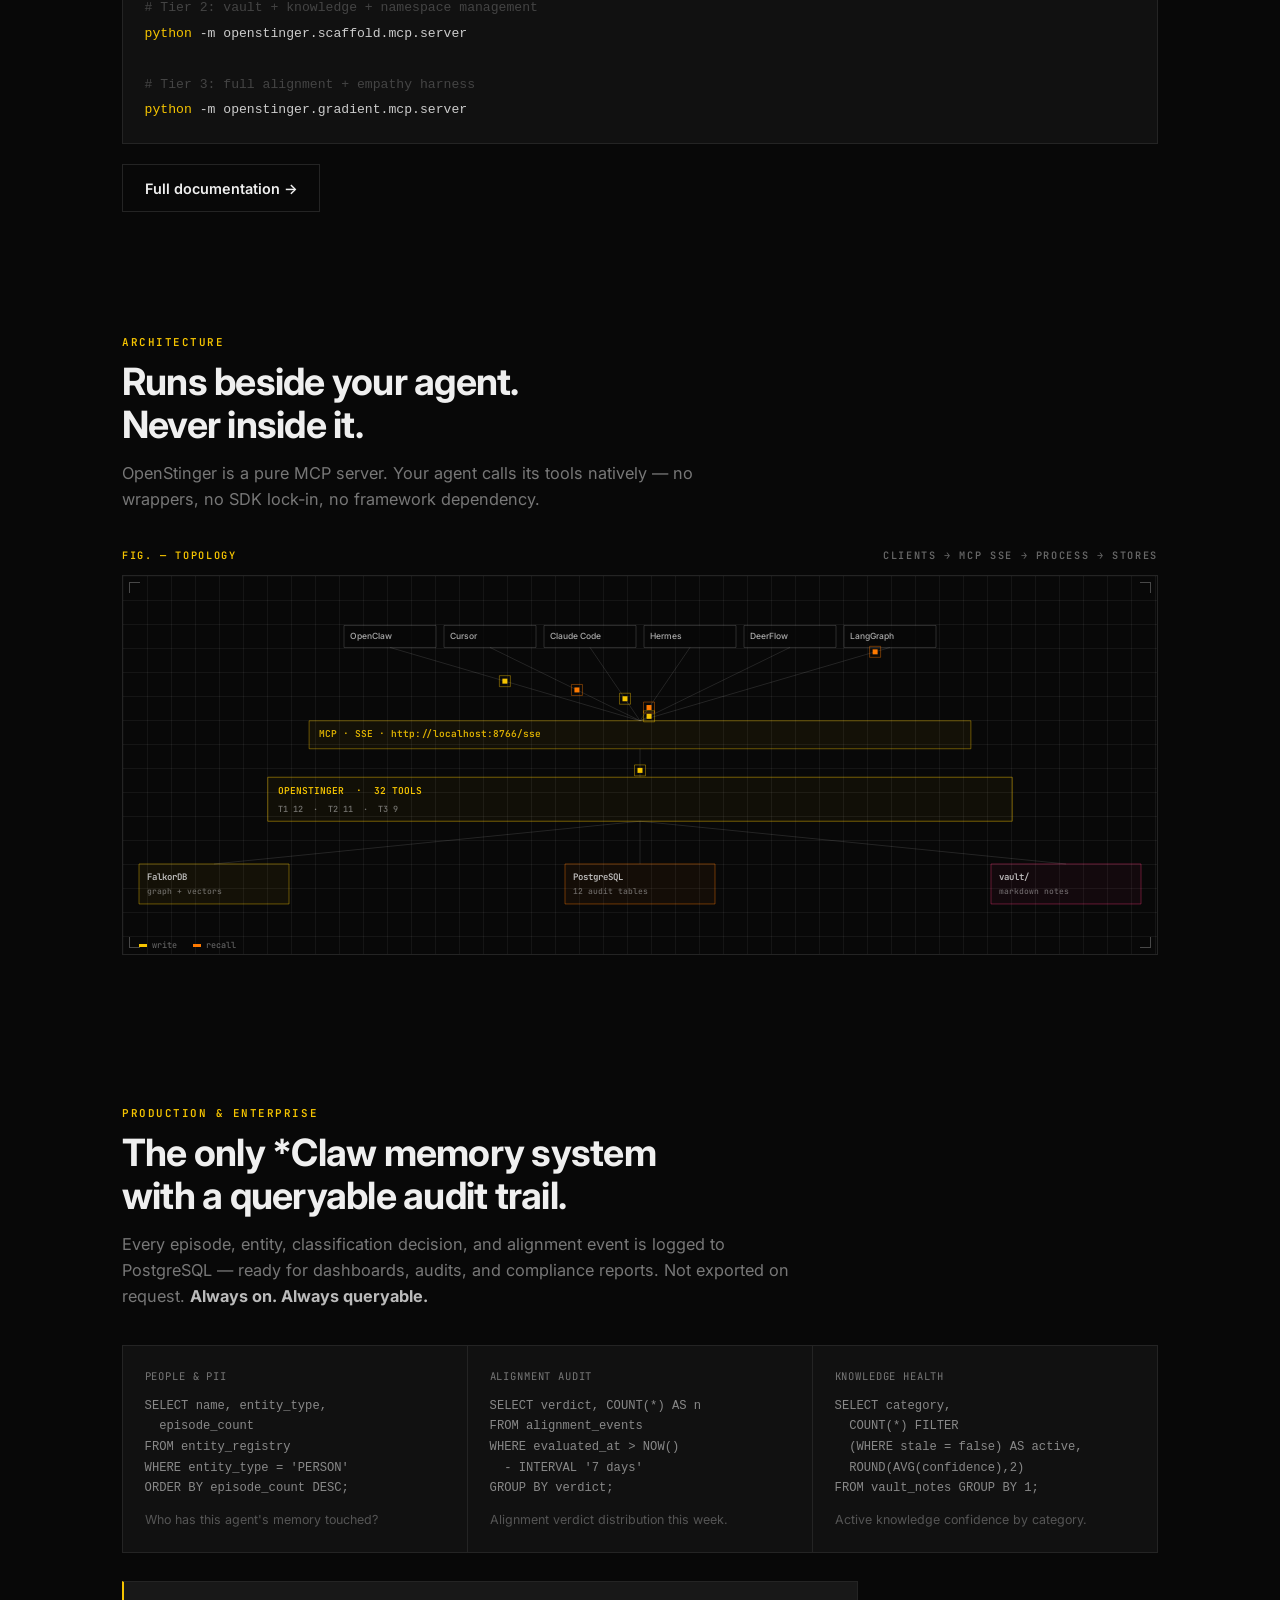
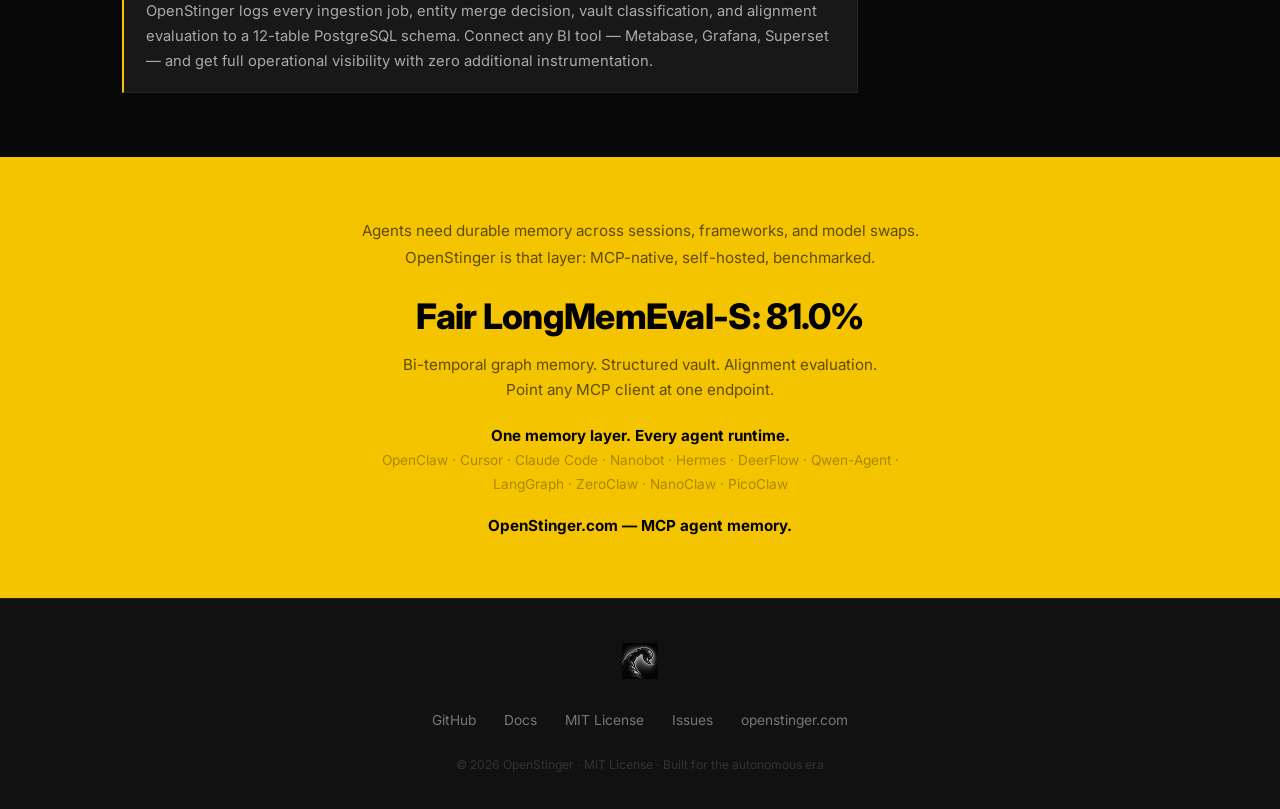
==== commit 83c0130f: "Add GitHub Pages ship-hygiene: 404, robots, sitemap, compressed assets Add a custom 404, robots.txt," ====
--- a/index.html
+++ b/index.html
@@ -20,6 +20,7 @@
   <meta name="twitter:title" content="OpenStinger v1.0: MCP agent memory server">
   <meta name="twitter:description"
     content="Fair LongMemEval-S 81.0%. Pluggable MCP memory for OpenClaw, Cursor, Claude Code, Hermes. Self-hosted. MIT.">
+  <link rel="icon" href="favicon.ico" sizes="any">
   <link rel="icon" type="image/png" href="openstinger_thumbnail_logo_v1.png">
   <link rel="apple-touch-icon" href="openstinger_thumbnail_logo_v1.png">
   <link rel="preload" as="image" href="logo.png">
@@ -56,7 +57,7 @@
     <div class="hero-inner">
       <div class="hero-copy">
         <div class="hero-badge">v1.0 · MCP Memory Server · MIT</div>
-        <img src="logo.png" alt="OpenStinger MCP agent memory server" class="hero-logo" width="1120" height="420">
+        <img src="logo.png" alt="OpenStinger MCP agent memory server" class="hero-logo" width="840" height="472">
         <h1>
           One memory layer.<br>
           <span class="y">Every agent runtime.</span>
